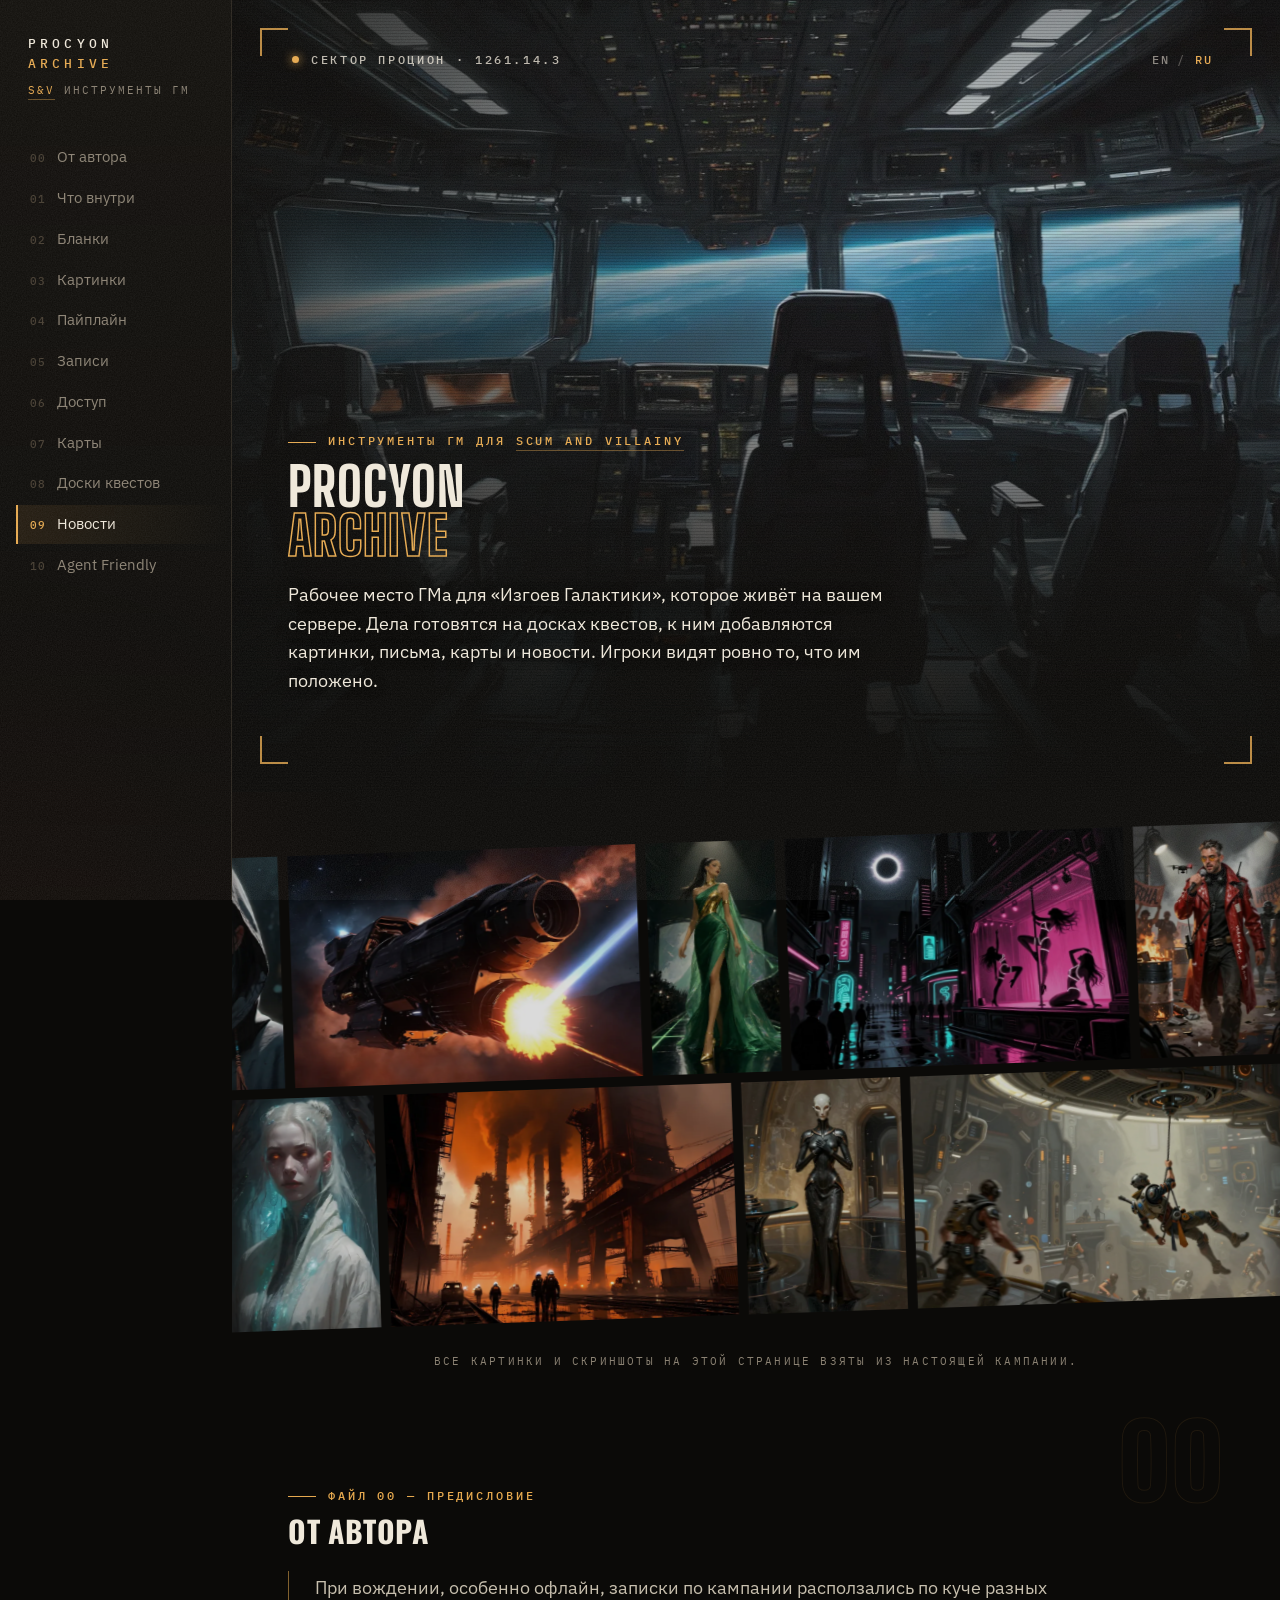
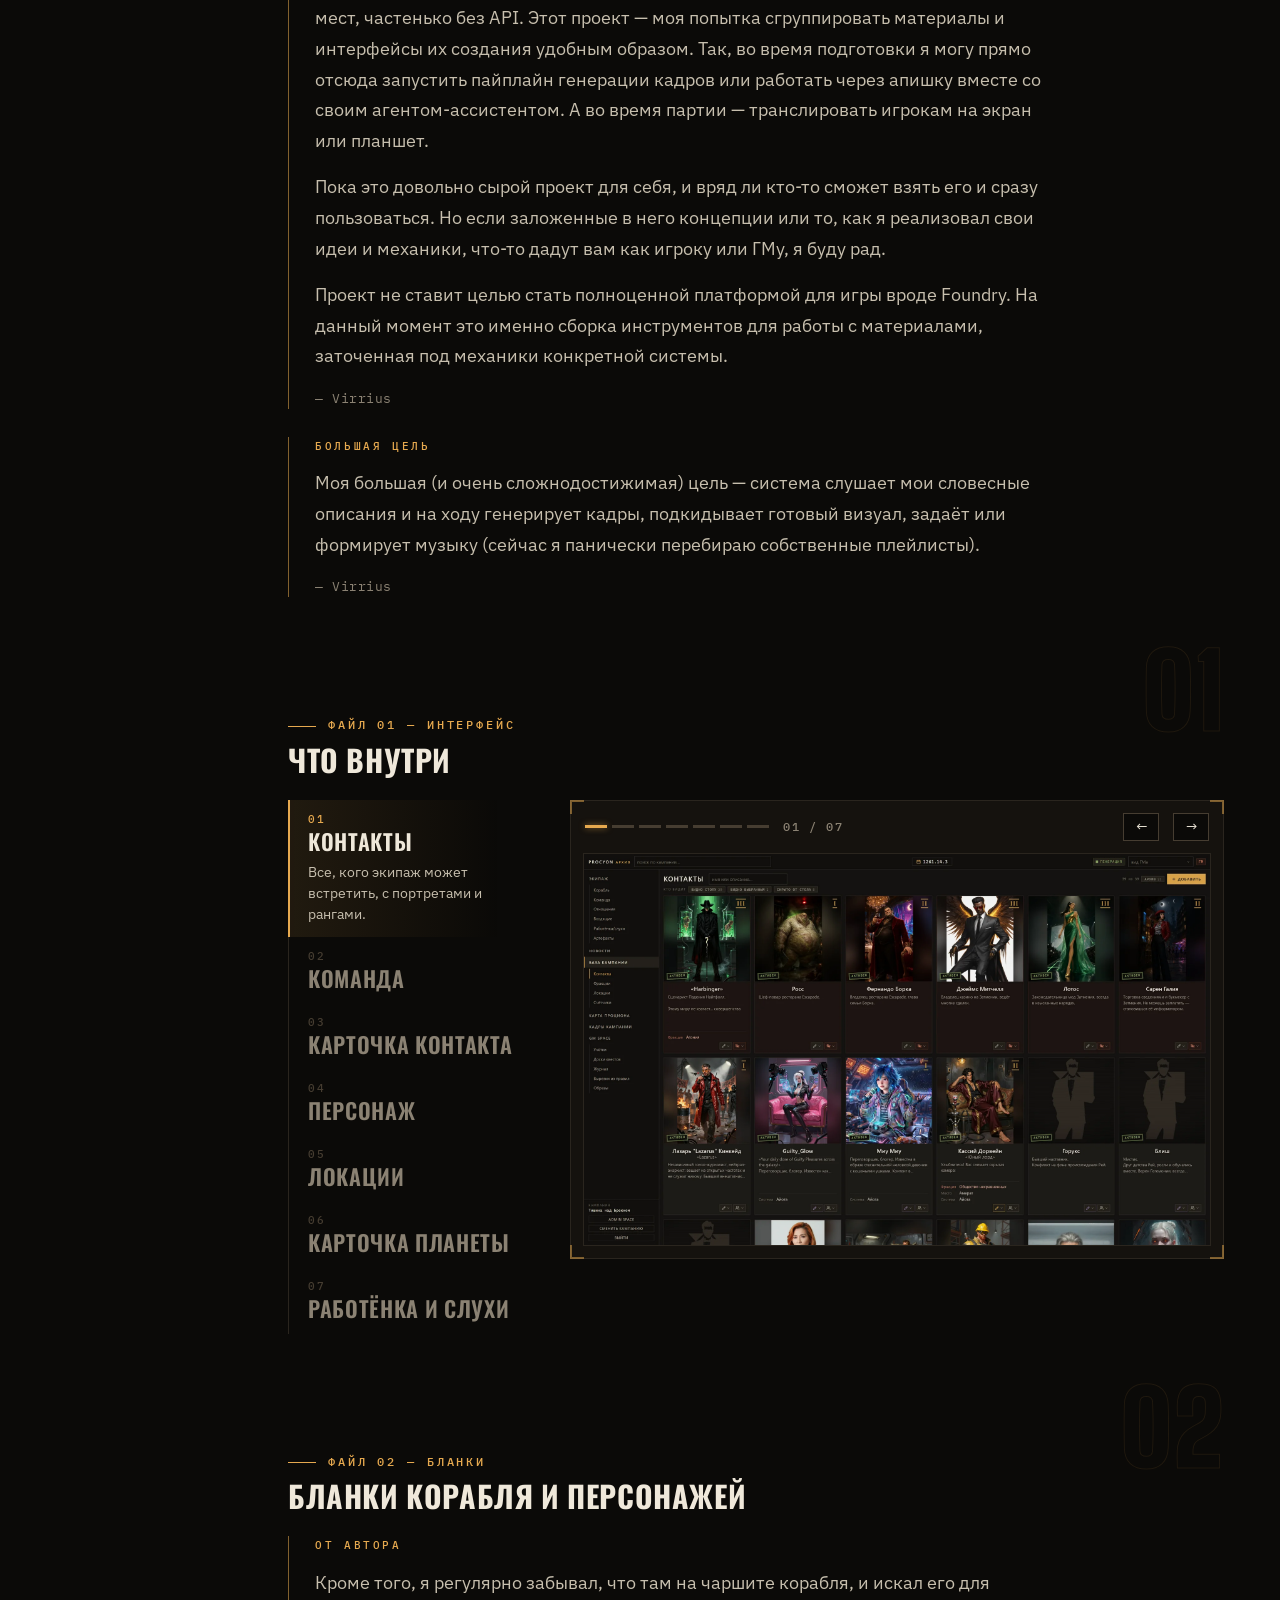
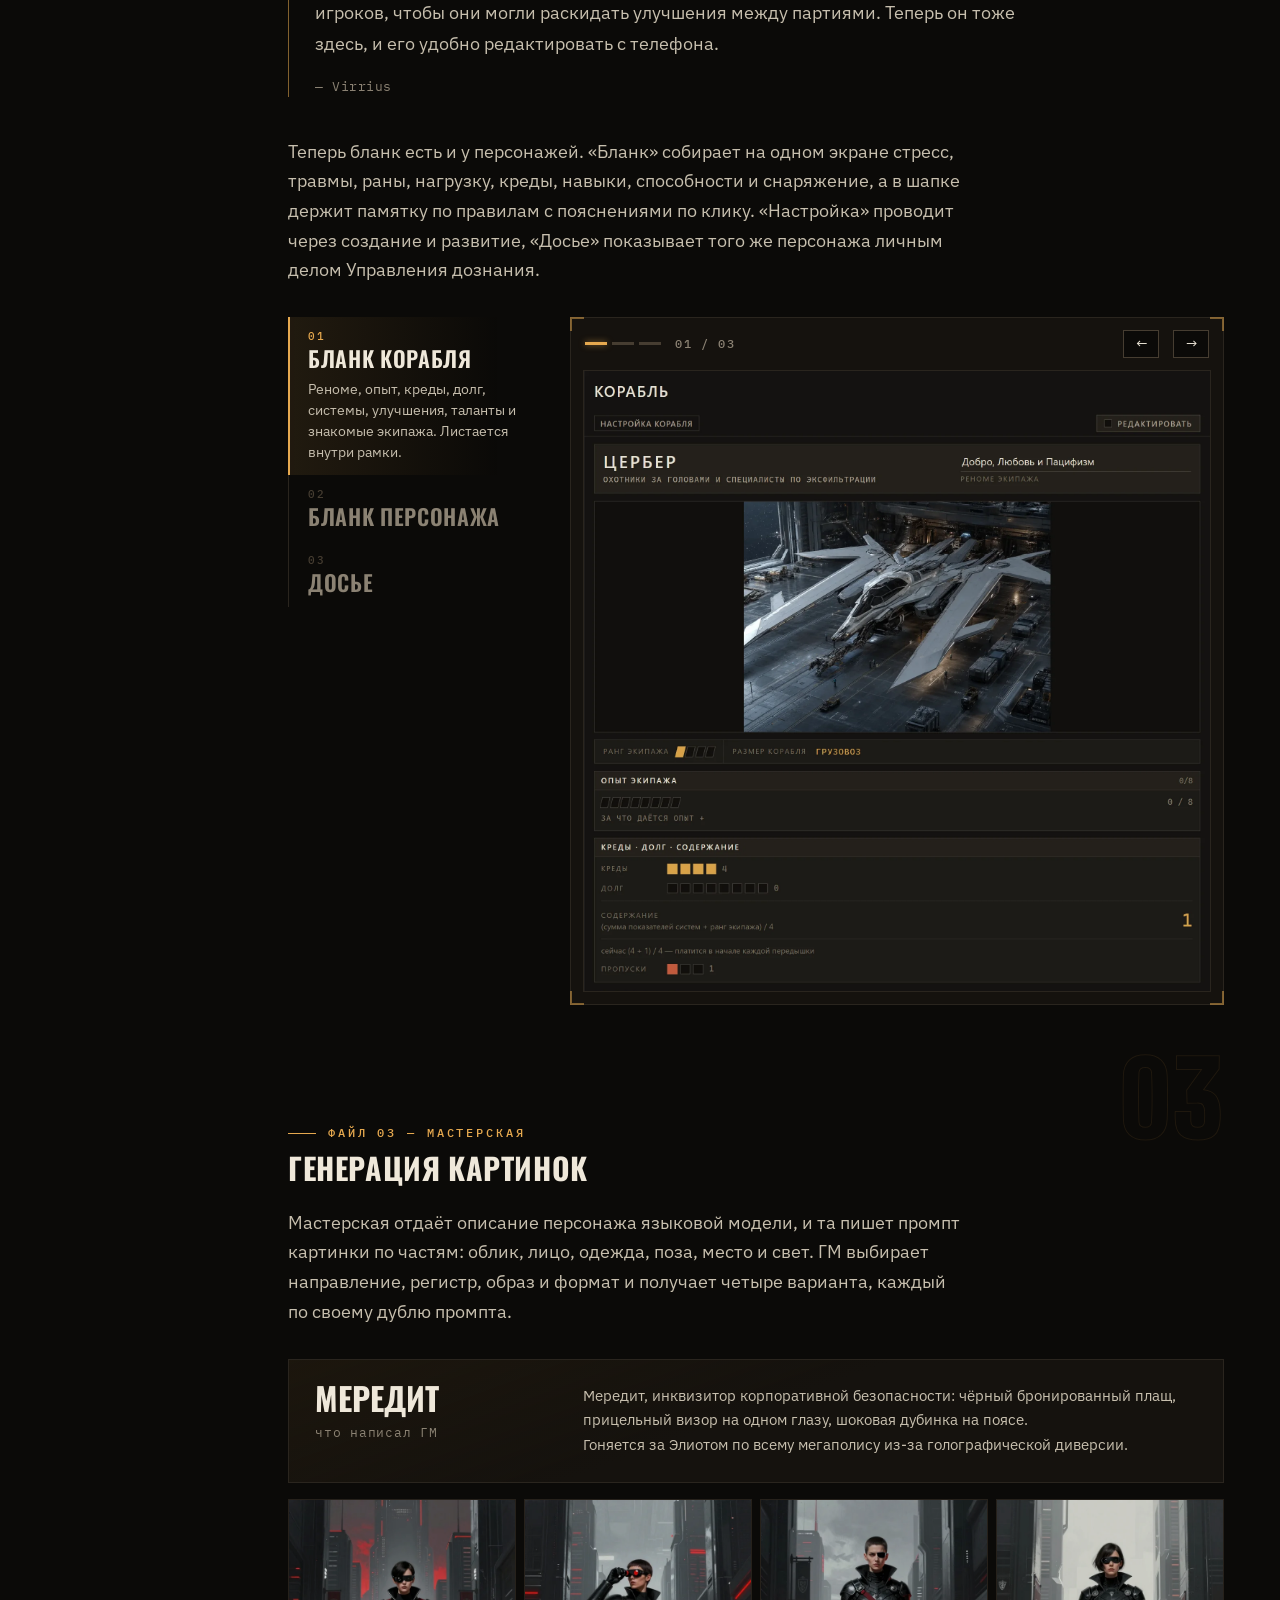
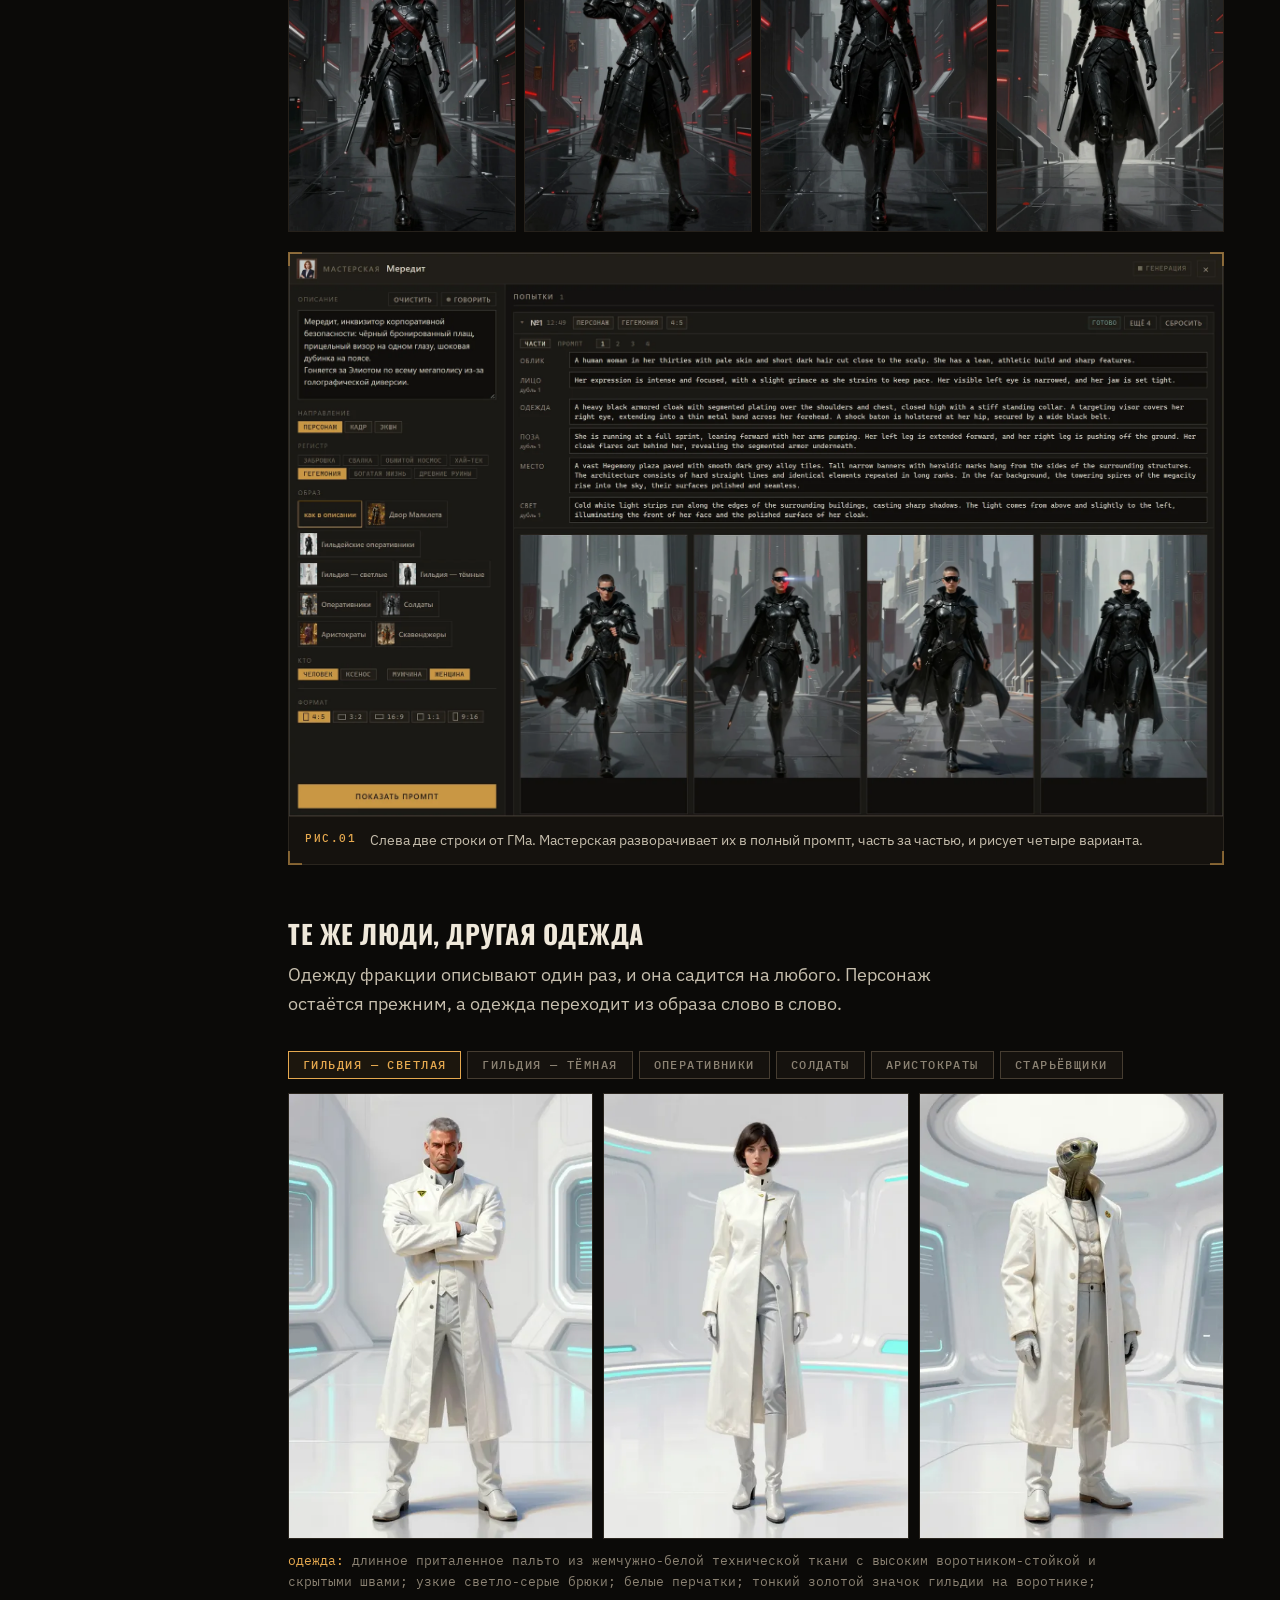
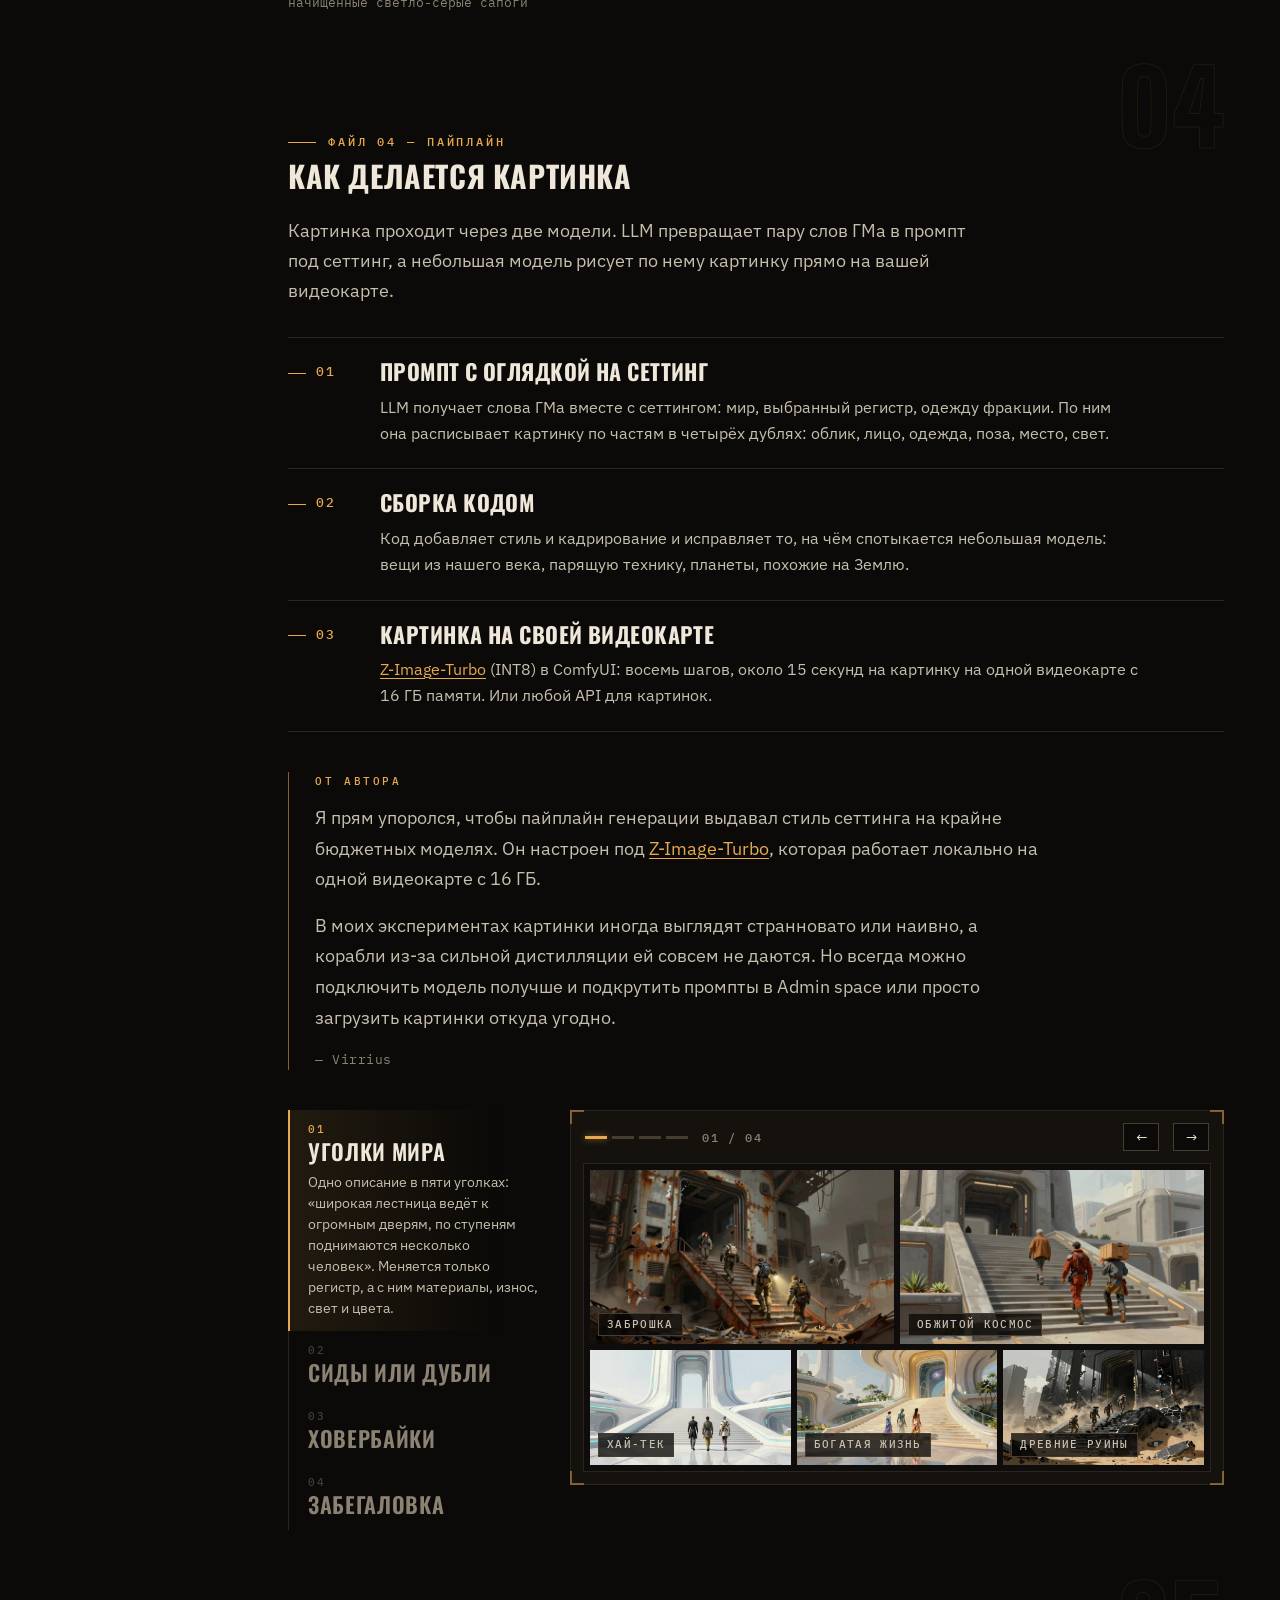
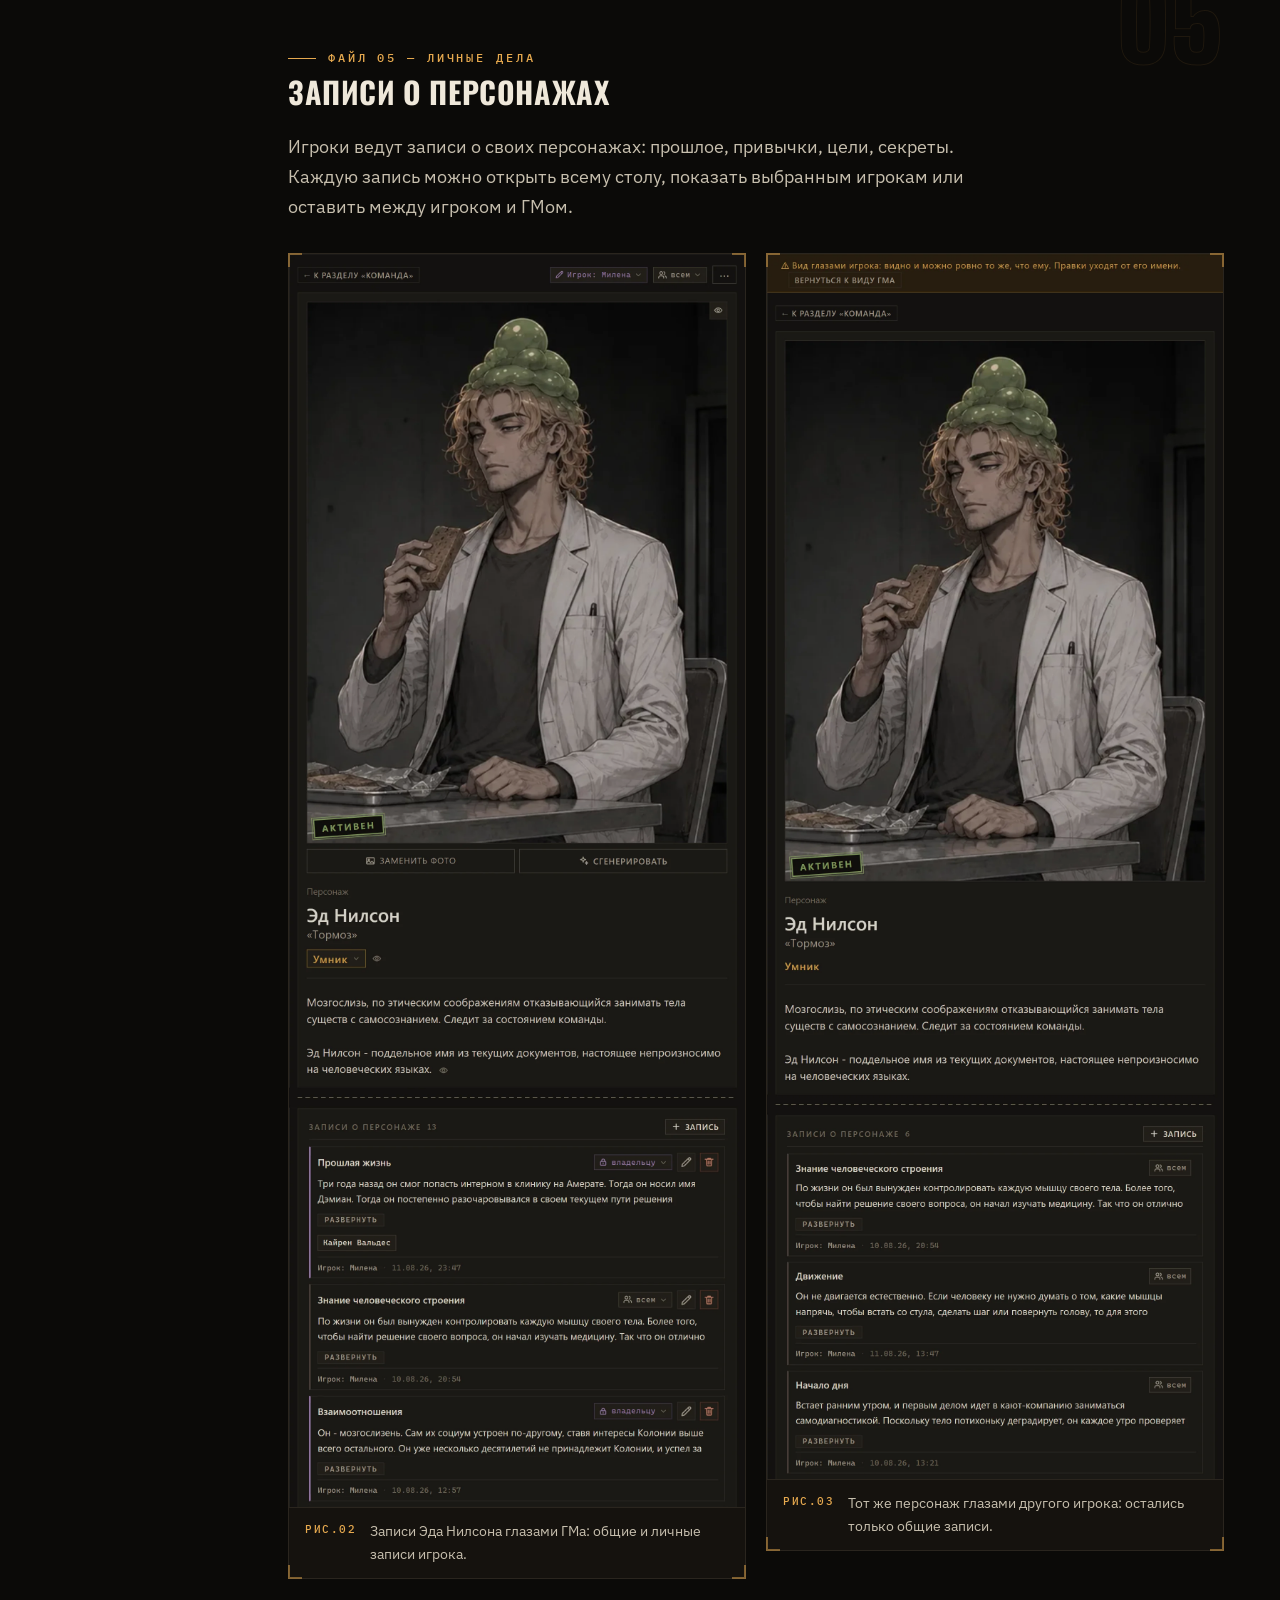
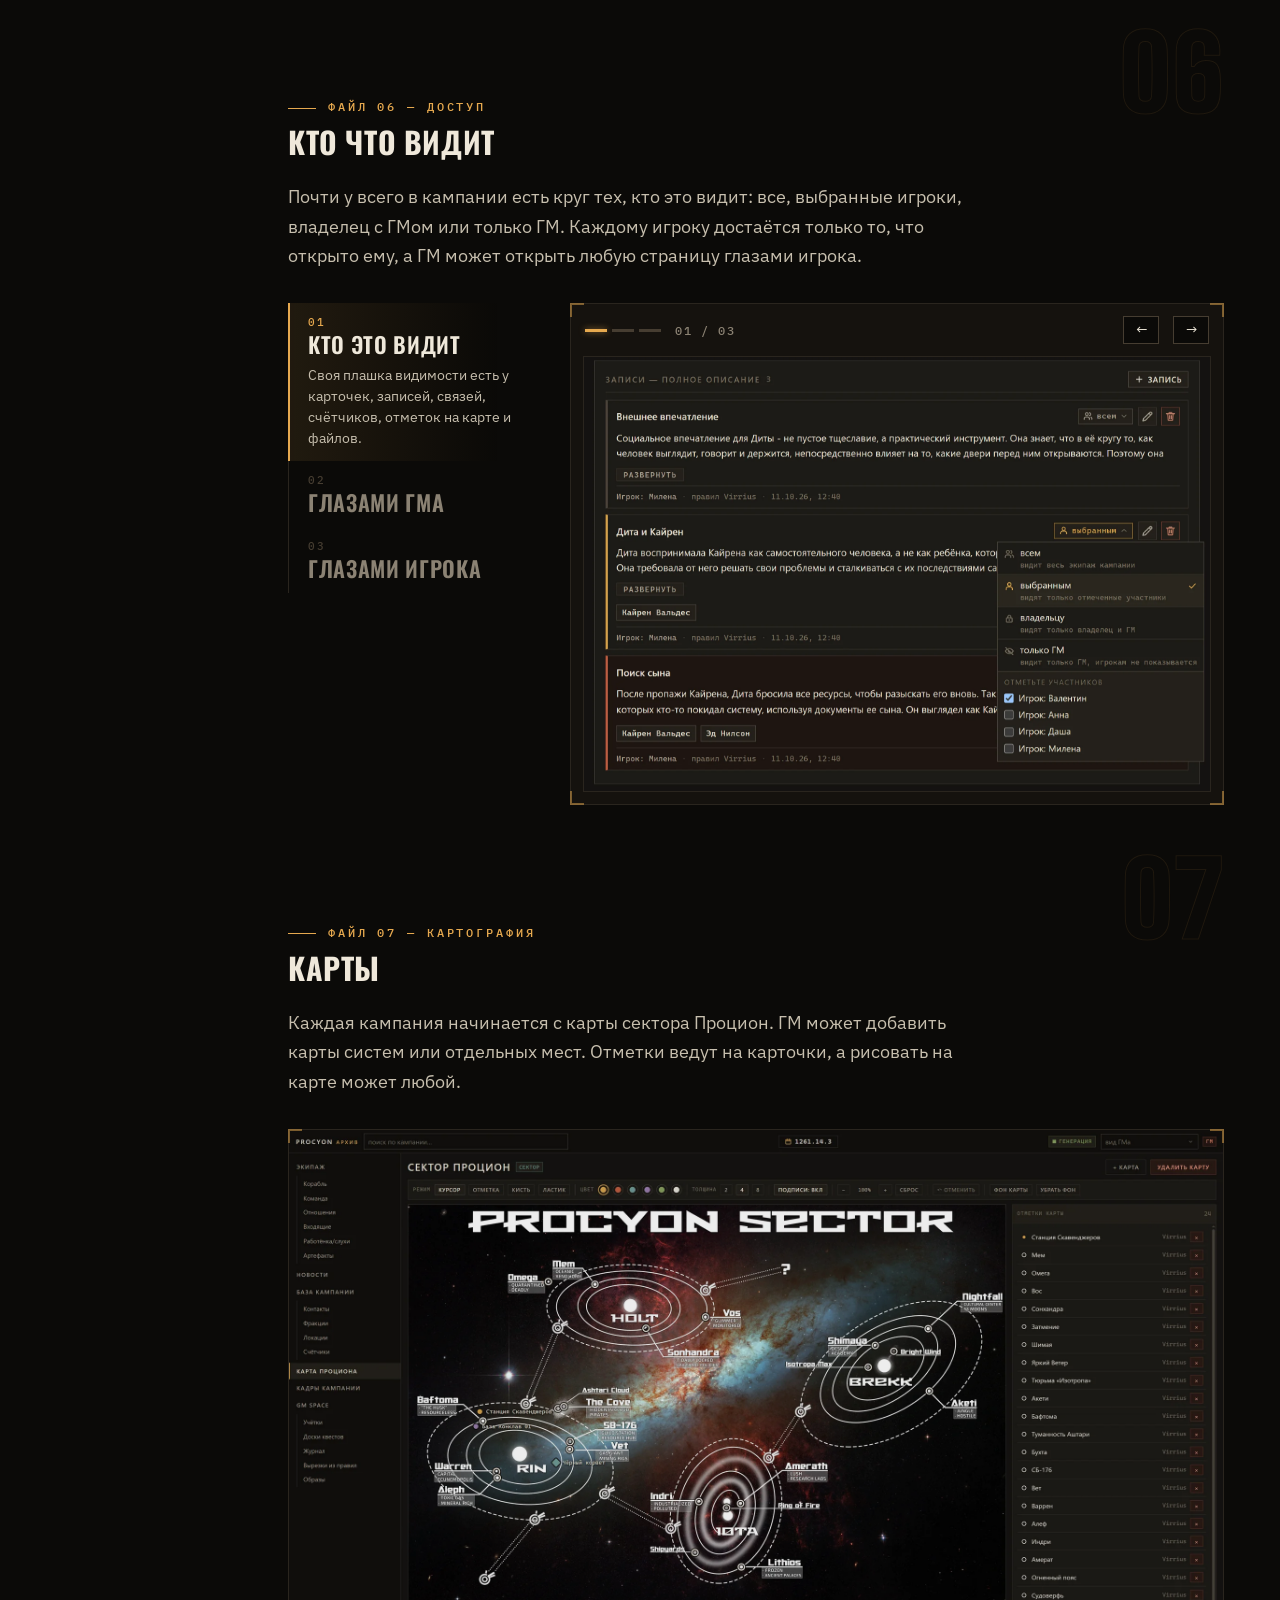
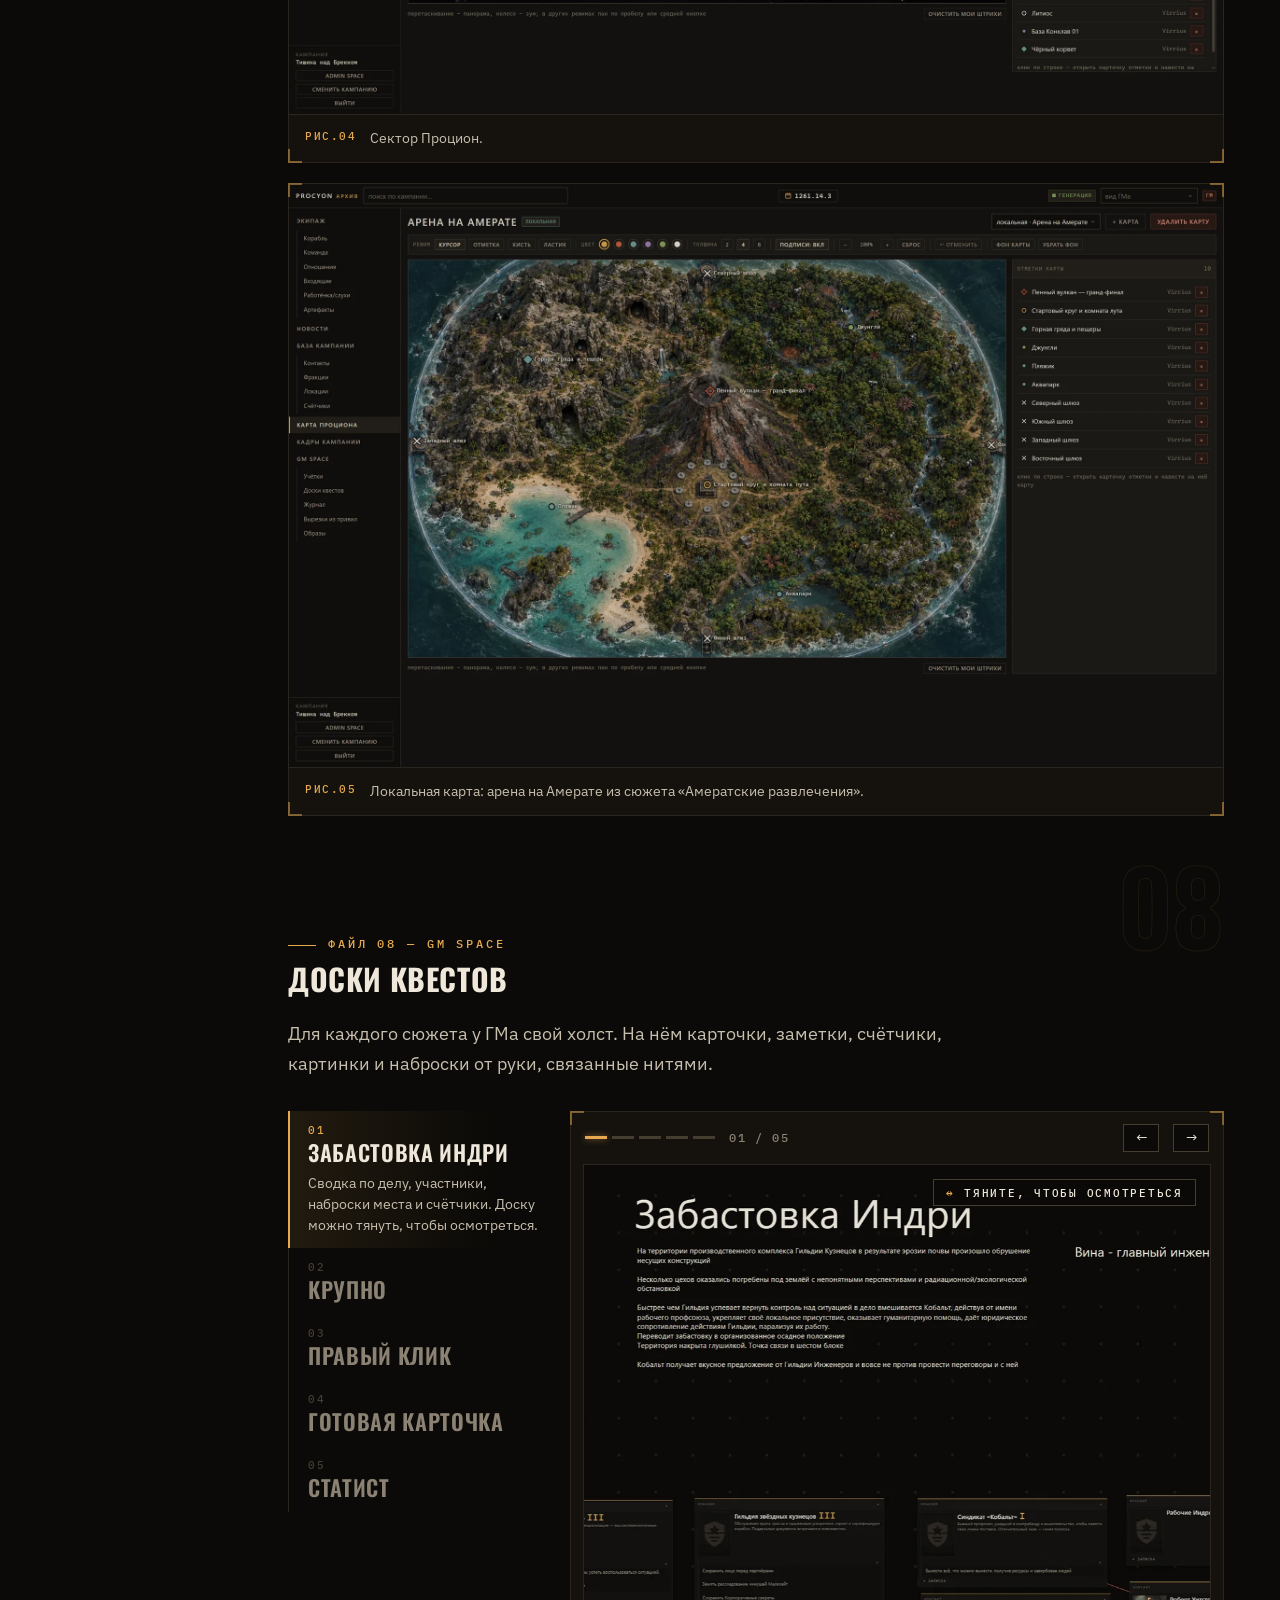
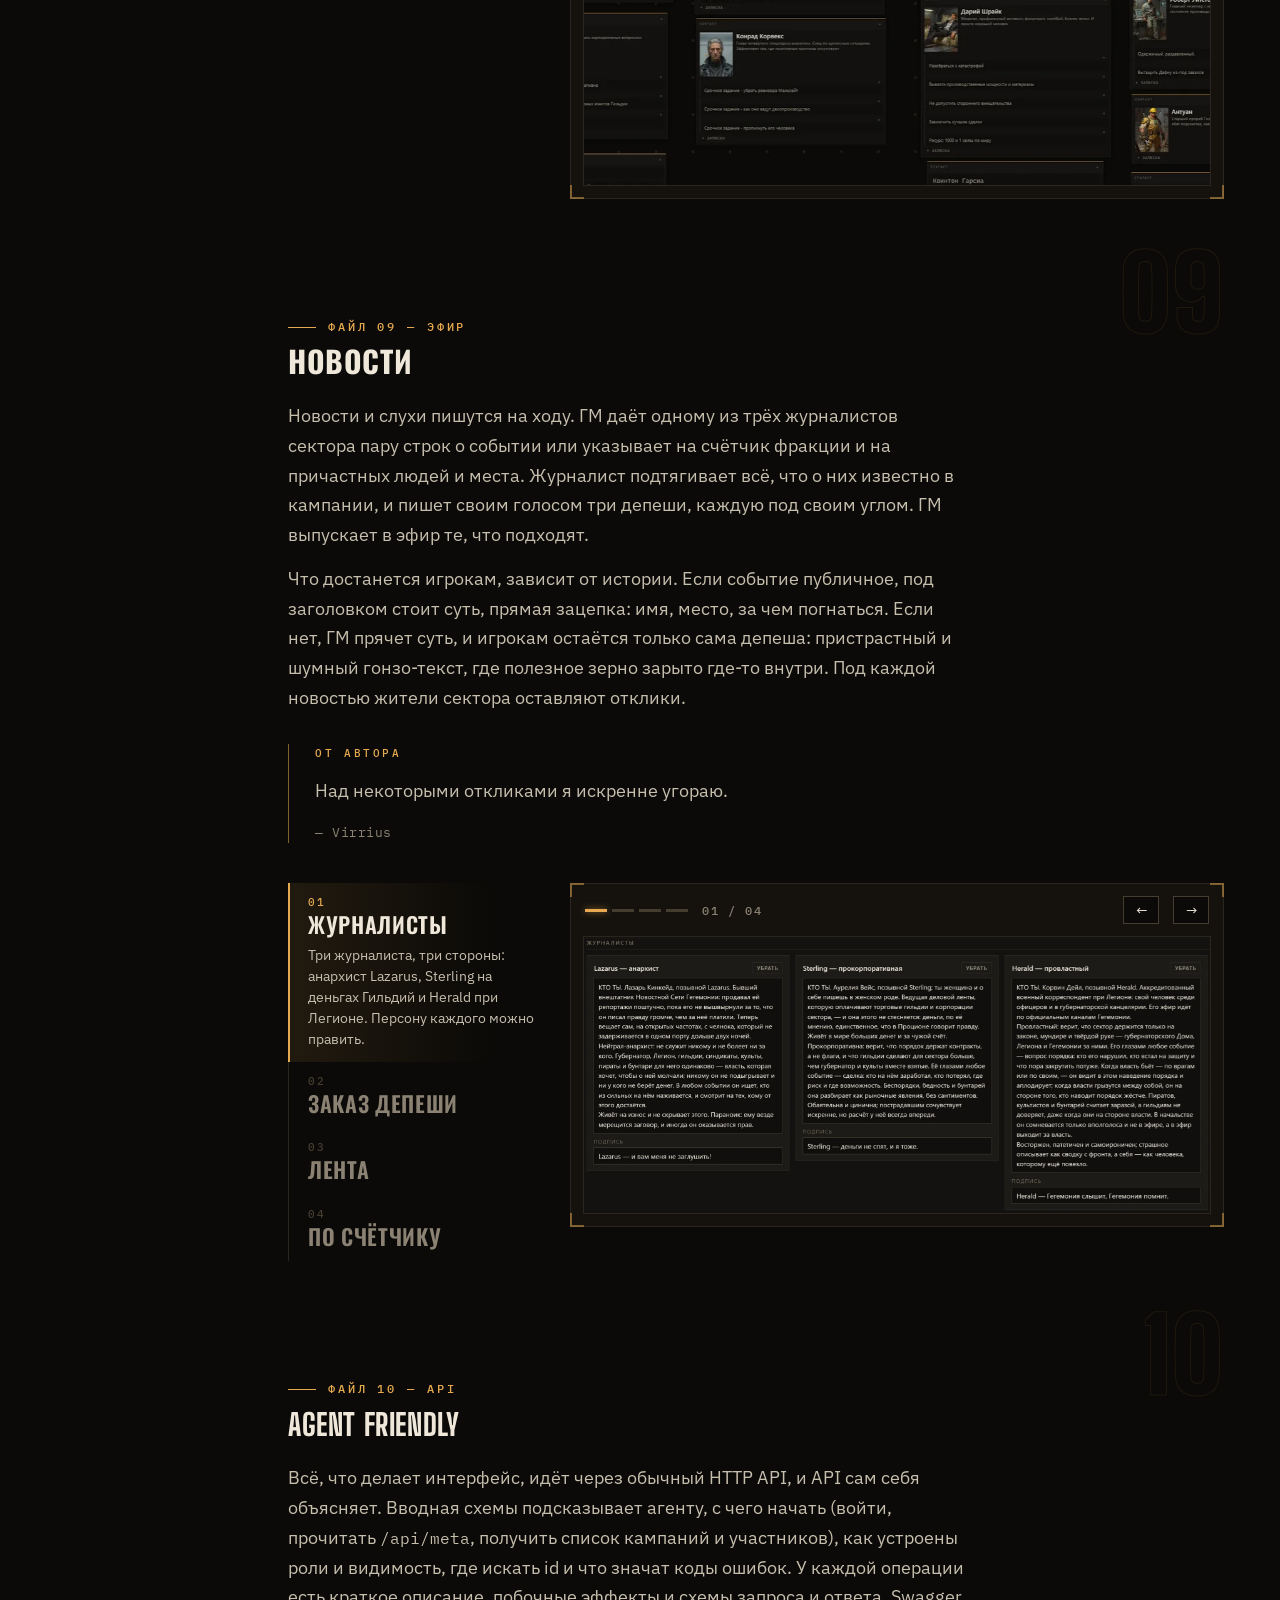
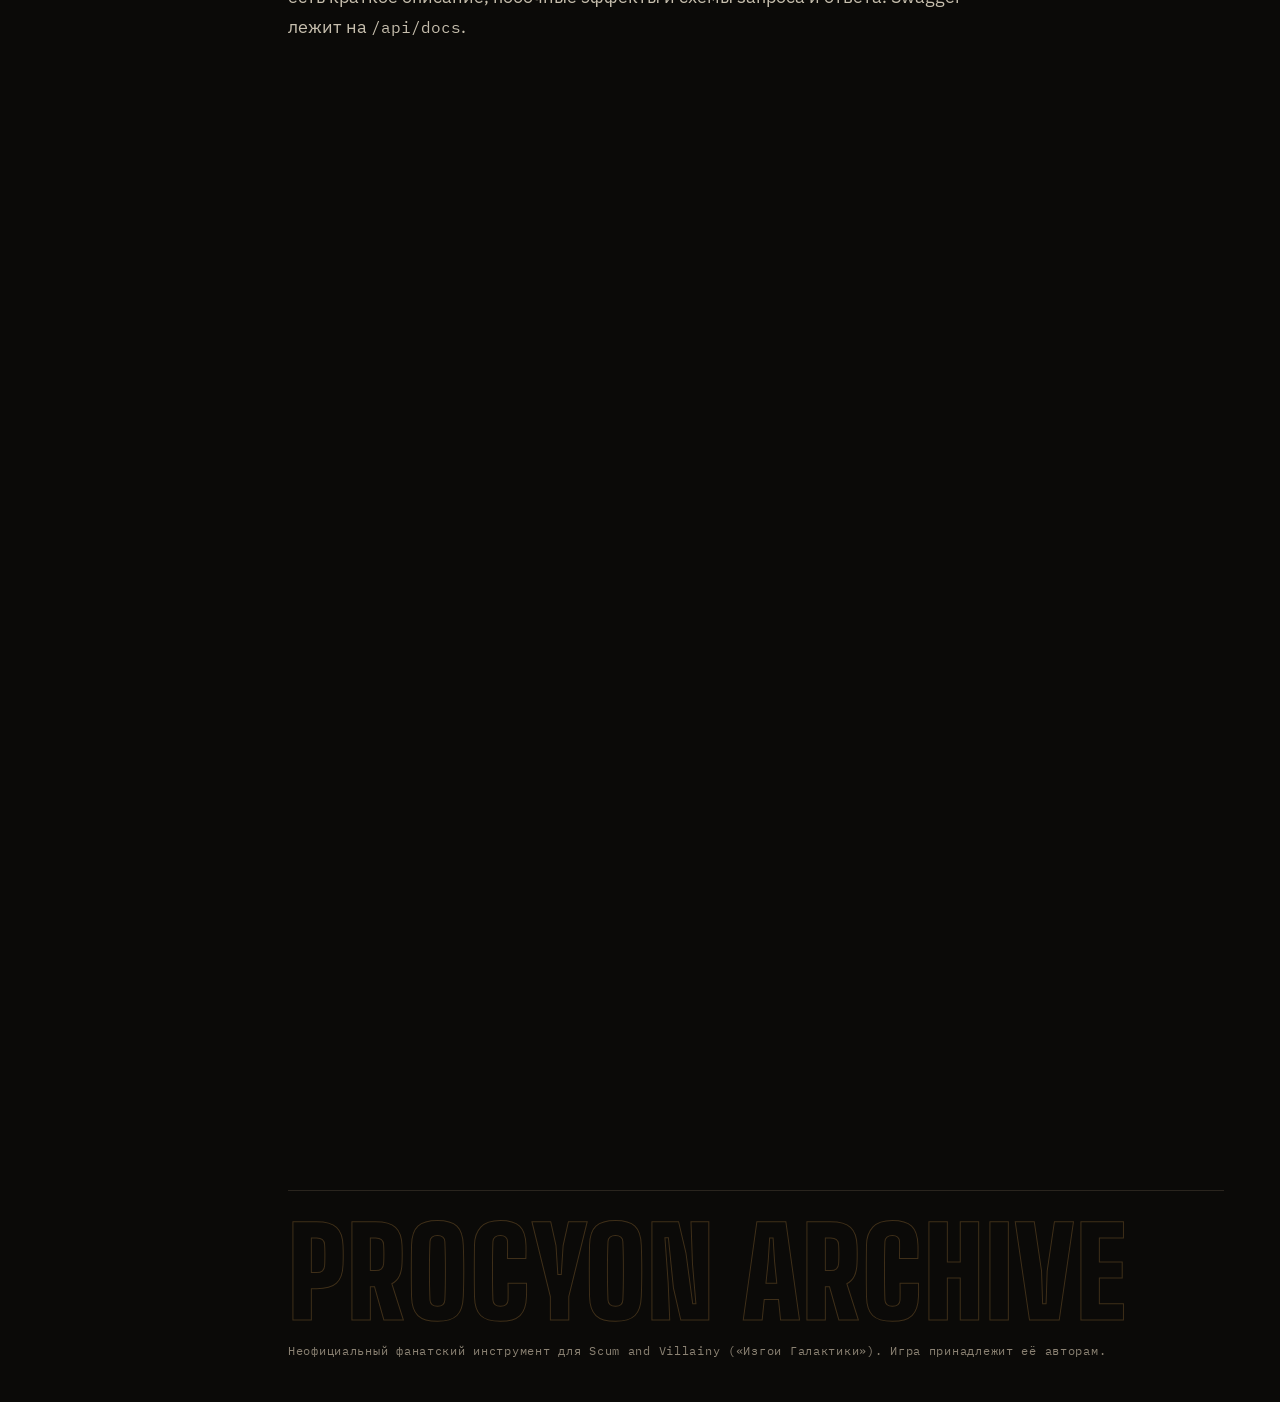
==== ru/index.html @ f602faa8 "Ship and character sheets" ====
<!doctype html>
<html lang="ru">
<head>
<meta charset="utf-8">
<meta name="viewport" content="width=device-width, initial-scale=1">
<title>Procyon Archive</title>
<meta name="description" content="Рабочее место ГМа для «Изгоев Галактики» (Scum and Villainy) на своём сервере: доски квестов, картинки, письма, карты и новости, общие с игроками.">
<link rel="preconnect" href="https://fonts.googleapis.com">
<link rel="preconnect" href="https://fonts.gstatic.com" crossorigin>
<link href="https://fonts.googleapis.com/css2?family=Big+Shoulders+Display:wght@600;800;900&family=Oswald:wght@600;700&family=IBM+Plex+Mono:wght@400;500&family=IBM+Plex+Sans:wght@400;500;600&display=swap" rel="stylesheet">
<link rel="stylesheet" href="../promo.css">
<script>document.documentElement.classList.add('js')</script>
</head>
<body>

<div class="grain" aria-hidden="true"></div>

<aside class="side">
  <a class="brand" href="#top">PROCYON<br><b>ARCHIVE</b></a>
  <p class="brand-sub"><a class="sv-link" href="https://evilhat.com/product/scum-and-villainy/" target="_blank" rel="noopener" title="Scum and Villainy — Evil Hat Productions">S&amp;V</a> инструменты ГМ</p>
  <nav id="nav">
    <a href="#author"><i>00</i>От автора</a>
    <a href="#screens"><i>01</i>Что внутри</a>
    <a href="#all"><i>02</i>Бланки</a>
    <a href="#pictures"><i>03</i>Картинки</a>
    <a href="#pipeline"><i>04</i>Пайплайн</a>
    <a href="#characters"><i>05</i>Записи</a>
    <a href="#access"><i>06</i>Доступ</a>
    <a href="#maps"><i>07</i>Карты</a>
    <a href="#boards"><i>08</i>Доски квестов</a>
    <a href="#news"><i>09</i>Новости</a>
    <a href="#agents"><i>10</i>Agent Friendly</a>
  </nav>
  <div class="progress" aria-hidden="true"><i></i></div>
</aside>

<main class="content">

<header class="hero" id="top">
  <img class="hero-bg" src="../art/hero.webp" alt="">
  <div class="hud">
    <span aria-hidden="true"><b class="rec"></b>Сектор Процион · 1261.14.3</span>
    <nav class="lang" aria-label="Язык"><a href="../" hreflang="en" lang="en">EN</a><i aria-hidden="true">/</i><span aria-current="page">RU</span></nav>
  </div>
  <div class="hero-text">
    <p class="kicker">Инструменты ГМ для <a class="sv-link" href="https://evilhat.com/product/scum-and-villainy/" target="_blank" rel="noopener">Scum and Villainy</a></p>
    <h1 aria-label="Procyon Archive"><span data-scramble>Procyon</span><span class="outline" data-scramble>Archive</span></h1>
    <p class="lede">Рабочее место ГМа для «Изгоев Галактики», которое живёт на вашем сервере. Дела готовятся на досках квестов, к ним добавляются картинки, письма, карты и новости. Игроки видят ровно то, что им положено.</p>
  </div>
</header>

<div class="band">
  <div class="band-in">
    <div class="float" data-dir="1">
      <div class="track">
        <img src="../art/float_01.webp" data-zoom alt="">
        <img src="../art/float_02.webp" data-zoom alt="">
        <img src="../art/float_03.webp" data-zoom alt="">
        <img src="../art/float_04.webp" data-zoom alt="">
        <img src="../art/float_05.webp" data-zoom alt="">
        <img src="../art/float_36.webp" data-zoom alt="">
        <img src="../art/float_20.webp" data-zoom alt="">
        <img src="../art/float_21.webp" data-zoom alt="">
        <img src="../art/float_27.webp" data-zoom alt="">
        <img src="../art/float_28.webp" data-zoom alt="">
        <img src="../art/float_06.webp" data-zoom alt="">
        <img src="../art/float_39.webp" data-zoom alt="">
        <img src="../art/float_07.webp" data-zoom alt="">
        <img src="../art/float_08.webp" data-zoom alt="">
        <img src="../art/float_09.webp" data-zoom alt="">
        <img src="../art/float_22.webp" data-zoom alt="">
        <img src="../art/float_29.webp" data-zoom alt="">
        <img src="../art/float_23.webp" data-zoom alt="">
      </div>
    </div>
    <div class="float" data-dir="-1">
      <div class="track">
        <img src="../art/float_10.webp" data-zoom alt="">
        <img src="../art/float_11.webp" data-zoom alt="">
        <img src="../art/float_12.webp" data-zoom alt="">
        <img src="../art/float_13.webp" data-zoom alt="">
        <img src="../art/float_25.webp" data-zoom alt="">
        <img src="../art/float_30.webp" data-zoom alt="">
        <img src="../art/float_24.webp" data-zoom alt="">
        <img src="../art/float_14.webp" data-zoom alt="">
        <img src="../art/float_37.webp" data-zoom alt="">
        <img src="../art/float_15.webp" data-zoom alt="">
        <img src="../art/float_16.webp" data-zoom alt="">
        <img src="../art/float_31.webp" data-zoom alt="">
        <img src="../art/float_17.webp" data-zoom alt="">
        <img src="../art/float_18.webp" data-zoom alt="">
        <img src="../art/float_26.webp" data-zoom alt="">
        <img src="../art/float_35.webp" data-zoom alt="">
        <img src="../art/float_19.webp" data-zoom alt="">
      </div>
    </div>
  </div>
</div>
<p class="band-note">Все картинки и скриншоты на этой странице взяты из настоящей кампании.</p>

<section id="author">
  <div class="head" data-n="00"><p class="kicker">Файл 00 — Предисловие</p><h2>От автора</h2></div>
  <div class="log">
    <blockquote>
      <p>При вождении, особенно офлайн, записки по кампании расползались по куче разных мест, частенько без API. Этот проект — моя попытка сгруппировать материалы и интерфейсы их создания удобным образом. Так, во время подготовки я могу прямо отсюда запустить пайплайн генерации кадров или работать через апишку вместе со своим агентом-ассистентом. А во время партии — транслировать игрокам на экран или планшет.</p>
      <p>Пока это довольно сырой проект для себя, и вряд ли кто-то сможет взять его и сразу пользоваться. Но если заложенные в него концепции или то, как я реализовал свои идеи и механики, что-то дадут вам как игроку или ГМу, я буду рад.</p>
      <p>Проект не ставит целью стать полноценной платформой для игры вроде Foundry. На данный момент это именно сборка инструментов для работы с материалами, заточенная под механики конкретной системы.</p>
      <footer>— Virrius</footer>
    </blockquote>
  </div>
  <div class="log goal-log">
    <p class="kicker">Большая цель</p>
    <blockquote>
      <p>Моя большая (и очень сложнодостижимая) цель — система слушает мои словесные описания и на ходу генерирует кадры, подкидывает готовый визуал, задаёт или формирует музыку (сейчас я панически перебираю собственные плейлисты).</p>
      <footer>— Virrius</footer>
    </blockquote>
  </div>
</section>

<section id="screens">
  <div class="head" data-n="01"><p class="kicker">Файл 01 — Интерфейс</p><h2>Что внутри</h2></div>
  <div class="viewer" data-mode="snap">
    <div class="tabs" role="tablist">
      <button type="button" role="tab"><b>01</b>Контакты<span>Все, кого экипаж может встретить, с портретами и рангами.</span></button>
      <button type="button" role="tab"><b>02</b>Команда<span>Персонажи игроков, разложенные по владельцам.</span></button>
      <button type="button" role="tab"><b>03</b>Карточка контакта<span>Описание, связи, счётчики и картинки.</span></button>
      <button type="button" role="tab"><b>04</b>Персонаж<span>Бланк персонажа: состояние, навыки, способности и снаряжение.</span></button>
      <button type="button" role="tab"><b>05</b>Локации<span>Планеты, станции и районы, разложенные по системам.</span></button>
      <button type="button" role="tab"><b>06</b>Карточка планеты<span>Правило из книги лежит записью ГМа.</span></button>
      <button type="button" role="tab"><b>07</b>Работёнка и слухи<span>Предложения работы и слухи: оплата, фракция и кто их видит.</span></button>
    </div>
    <div class="screen">
      <div class="screen-bar">
        <span class="ticks"></span>
        <span class="count"></span>
        <button type="button" data-step="-1" aria-label="Назад">←</button>
        <button type="button" data-step="1" aria-label="Вперёд">→</button>
      </div>
      <div class="slides">
        <figure><img src="../shots/ru/npcs.webp" data-zoom alt="Контакты" loading="lazy"></figure>
        <figure><img src="../shots/ru/app_team.webp" data-zoom alt="Команда" loading="lazy"></figure>
        <figure><img src="../shots/ru/app_dossier.webp" data-zoom alt="Карточка контакта" loading="lazy"></figure>
        <figure><img src="../shots/ru/app_pc.webp" data-zoom alt="Бланк персонажа" loading="lazy"></figure>
        <figure><img src="../shots/ru/locations.webp" data-zoom alt="Локации" loading="lazy"></figure>
        <figure><img src="../shots/ru/app_place.webp" data-zoom alt="Карточка планеты" loading="lazy"></figure>
        <figure><img src="../shots/ru/app_jobs.webp" data-zoom alt="Работёнка и слухи" loading="lazy"></figure>
      </div>
    </div>
  </div>
</section>

<section id="all">
  <div class="head" data-n="02"><p class="kicker">Файл 02 — Бланки</p><h2>Бланки корабля и персонажей</h2></div>
  <div class="log pipe-log">
    <p class="kicker">От автора</p>
    <blockquote>
      <p>Кроме того, я регулярно забывал, что там на чаршите корабля, и искал его для игроков, чтобы они могли раскидать улучшения между партиями. Теперь он тоже здесь, и его удобно редактировать с телефона.</p>
      <footer>— Virrius</footer>
    </blockquote>
  </div>
  <p class="note">Теперь бланк есть и у персонажей. «Бланк» собирает на одном экране стресс, травмы, раны, нагрузку, креды, навыки, способности и снаряжение, а в шапке держит памятку по правилам с пояснениями по клику. «Настройка» проводит через создание и развитие, «Досье» показывает того же персонажа личным делом Управления дознания.</p>
  <div class="viewer">
    <div class="tabs" role="tablist">
      <button type="button" role="tab"><b>01</b>Бланк корабля<span>Реноме, опыт, креды, долг, системы, улучшения, таланты и знакомые экипажа. Листается внутри рамки.</span></button>
      <button type="button" role="tab"><b>02</b>Бланк персонажа<span>Слева стресс, травмы, раны, нагрузка и креды, справа навыки, способности и снаряжение, в шапке памятка по правилам.</span></button>
      <button type="button" role="tab"><b>03</b>Досье<span>Тот же персонаж глазами Гегемонии: резюме дознавателя, психологический профиль, подготовка и приложения к делу. Листается внутри рамки.</span></button>
    </div>
    <div class="screen">
      <div class="screen-bar">
        <span class="ticks"></span>
        <span class="count"></span>
        <button type="button" data-step="-1" aria-label="Назад">←</button>
        <button type="button" data-step="1" aria-label="Вперёд">→</button>
      </div>
      <div class="slides">
        <div class="pane"><div class="scroll"><img src="../shots/ru/ship_full.webp" alt="Бланк корабля целиком" loading="lazy" width="1740" height="4250"></div></div>
        <div class="pane"><img src="../shots/ru/char_full.webp" data-zoom alt="Бланк персонажа" loading="lazy" width="1740" height="1429"></div>
        <div class="pane"><div class="scroll"><img src="../shots/ru/char_dossier.webp" alt="Досье персонажа" loading="lazy" width="1740" height="1941"></div></div>
      </div>
    </div>
  </div>
</section>

<section id="pictures">
  <div class="head" data-n="03"><p class="kicker">Файл 03 — Мастерская</p><h2>Генерация картинок</h2></div>
  <p class="note">Мастерская отдаёт описание персонажа языковой модели, и та пишет промпт картинки по частям: облик, лицо, одежда, поза, место и свет. ГМ выбирает направление, регистр, образ и формат и получает четыре варианта, каждый по своему дублю промпта.</p>
  <div class="example">
    <div class="desc">
      <p class="who">Мередит <span>что написал ГМ</span></p>
      <p>Мередит, инквизитор корпоративной безопасности: чёрный бронированный плащ, прицельный визор на одном глазу, шоковая дубинка на поясе.<br>Гоняется за Элиотом по всему мегаполису из-за голографической диверсии.</p>
    </div>
    <div class="four">
      <img src="../art/meredith_0.webp" data-zoom alt="Мередит, вариант 1" loading="lazy">
      <img src="../art/meredith_1.webp" data-zoom alt="Мередит, вариант 2" loading="lazy">
      <img src="../art/meredith_2.webp" data-zoom alt="Мередит, вариант 3" loading="lazy">
      <img src="../art/meredith_3.webp" data-zoom alt="Мередит, вариант 4" loading="lazy">
    </div>
  </div>
  <div class="stack">
    <figure class="shot">
      <img src="../shots/ru/studio.webp" data-zoom alt="Мастерская" loading="lazy" width="2000" height="1205">
      <figcaption>Слева две строки от ГМа. Мастерская разворачивает их в полный промпт, часть за частью, и рисует четыре варианта.</figcaption>
    </figure>
  </div>
  <div class="looks">
    <h3>Те же люди, другая одежда</h3>
    <p class="note">Одежду фракции описывают один раз, и она садится на любого. Персонаж остаётся прежним, а одежда переходит из образа слово в слово.</p>
    <div class="look-tabs" id="look-tabs" role="tablist"></div>
    <div class="trio" id="look-trio"></div>
    <p class="outfit" id="look-line"></p>
  </div>
</section>

<section id="pipeline">
  <div class="head" data-n="04"><p class="kicker">Файл 04 — Пайплайн</p><h2>Как делается картинка</h2></div>
  <p class="note">Картинка проходит через две модели. LLM превращает пару слов ГМа в промпт под сеттинг, а небольшая модель рисует по нему картинку прямо на вашей видеокарте.</p>

  <ol class="pipe-steps">
    <li>
      <b class="pipe-n">01</b>
      <div>
        <h3>Промпт с оглядкой на сеттинг</h3>
        <p>LLM получает слова ГМа вместе с сеттингом: мир, выбранный регистр, одежду фракции. По ним она расписывает картинку по частям в четырёх дублях: облик, лицо, одежда, поза, место, свет.</p>
      </div>
    </li>
    <li>
      <b class="pipe-n">02</b>
      <div>
        <h3>Сборка кодом</h3>
        <p>Код добавляет стиль и кадрирование и исправляет то, на чём спотыкается небольшая модель: вещи из нашего века, парящую технику, планеты, похожие на Землю.</p>
      </div>
    </li>
    <li>
      <b class="pipe-n">03</b>
      <div>
        <h3>Картинка на своей видеокарте</h3>
        <p><a href="https://huggingface.co/Comfy-Org/z_image_turbo">Z-Image-Turbo</a> (INT8) в ComfyUI: восемь шагов, около 15 секунд на картинку на одной видеокарте с 16 ГБ памяти. Или любой API для картинок.</p>
      </div>
    </li>
  </ol>

  <div class="log pipe-log">
    <p class="kicker">От автора</p>
    <blockquote>
      <p>Я прям упоролся, чтобы пайплайн генерации выдавал стиль сеттинга на крайне бюджетных моделях. Он настроен под <a href="https://huggingface.co/Comfy-Org/z_image_turbo">Z-Image-Turbo</a>, которая работает локально на одной видеокарте с 16 ГБ.</p>
      <p>В моих экспериментах картинки иногда выглядят странновато или наивно, а корабли из-за сильной дистилляции ей совсем не даются. Но всегда можно подключить модель получше и подкрутить промпты в Admin space или просто загрузить картинки откуда угодно.</p>
      <footer>— Virrius</footer>
    </blockquote>
  </div>

  <div class="viewer">
    <div class="tabs" role="tablist">
      <button type="button" role="tab"><b>01</b>Уголки мира<span>Одно описание в пяти уголках: «широкая лестница ведёт к огромным дверям, по ступеням поднимаются несколько человек». Меняется только регистр, а с ним материалы, износ, свет и цвета.</span></button>
      <button type="button" role="tab"><b>02</b>Сиды или дубли<span>«Пилот, вольный торговец, лет сорока, шлем под мышкой». Четыре сида одного промпта дают почти копии. Четыре дубля, написанные LLM, дают четыре разных момента из жизни одного человека.</span></button>
      <button type="button" role="tab"><b>03</b>Ховербайки<span>По слову «байк» рисовались мотоциклы на колёсах. Теперь всё, что парит, рисуется реактивными санями: с высотой над песком и тенью под ними.</span></button>
      <button type="button" role="tab"><b>04</b>Забегаловка<span>Перестрелка в забегаловке выходила тремя людьми, которые позируют в ангаре. Теперь в промпте прямо сказано, что это за место, а в кадре есть обе стороны, вспышки выстрелов и дым.</span></button>
    </div>
    <div class="screen">
      <div class="screen-bar">
        <span class="ticks"></span>
        <span class="count"></span>
        <button type="button" data-step="-1" aria-label="Назад">←</button>
        <button type="button" data-step="1" aria-label="Вперёд">→</button>
      </div>
      <div class="slides">
        <div class="pane"><div class="pipe-corners">
      <div class="pipe-cell"><img src="../art/pipe_corner_0.webp" data-zoom alt="Лестница, заброшка" loading="lazy" width="640" height="366"><span class="pipe-tag">заброшка</span></div>
      <div class="pipe-cell"><img src="../art/pipe_corner_1.webp" data-zoom alt="Лестница, обжитой космос" loading="lazy" width="640" height="366"><span class="pipe-tag">обжитой космос</span></div>
      <div class="pipe-cell"><img src="../art/pipe_corner_2.webp" data-zoom alt="Лестница, хай-тек" loading="lazy" width="640" height="366"><span class="pipe-tag">хай-тек</span></div>
      <div class="pipe-cell"><img src="../art/pipe_corner_3.webp" data-zoom alt="Лестница, богатая жизнь" loading="lazy" width="640" height="366"><span class="pipe-tag">богатая жизнь</span></div>
      <div class="pipe-cell"><img src="../art/pipe_corner_4.webp" data-zoom alt="Лестница, древние руины" loading="lazy" width="640" height="366"><span class="pipe-tag">древние руины</span></div>
    </div></div>
        <div class="pane"><div class="pipe-rows">
      <p class="pipe-label">Один промпт, <br>четыре сида</p>
      <div class="pipe-four">
        <img src="../art/pipe_seeds_0.webp" data-zoom alt="Пилот, один промпт, сид 1" loading="lazy" width="400" height="585">
        <img src="../art/pipe_seeds_1.webp" data-zoom alt="Пилот, один промпт, сид 2" loading="lazy" width="400" height="585">
        <img src="../art/pipe_seeds_2.webp" data-zoom alt="Пилот, один промпт, сид 3" loading="lazy" width="400" height="585">
        <img src="../art/pipe_seeds_3.webp" data-zoom alt="Пилот, один промпт, сид 4" loading="lazy" width="400" height="585">
      </div>
      <p class="pipe-label on">Четыре дубля <br>от LLM</p>
      <div class="pipe-four">
        <img src="../art/pipe_takes_0.webp" data-zoom alt="Пилот, дубль 1" loading="lazy" width="400" height="585">
        <img src="../art/pipe_takes_1.webp" data-zoom alt="Пилот, дубль 2" loading="lazy" width="400" height="585">
        <img src="../art/pipe_takes_2.webp" data-zoom alt="Пилот, дубль 3" loading="lazy" width="400" height="585">
        <img src="../art/pipe_takes_3.webp" data-zoom alt="Пилот, дубль 4" loading="lazy" width="400" height="585">
      </div>
    </div></div>
        <div class="pane"><div class="pipe-pair">
        <div class="pipe-cell"><img src="../art/pipe_fix_chase_before.webp" data-zoom alt="Погоня до правки: мотоциклы" loading="lazy" width="640" height="366"><span class="pipe-tag">до</span></div>
        <div class="pipe-cell"><img src="../art/pipe_fix_chase_after.webp" data-zoom alt="Погоня после правки: реактивные сани" loading="lazy" width="640" height="366"><span class="pipe-tag on">после</span></div>
      </div></div>
        <div class="pane"><div class="pipe-pair">
        <div class="pipe-cell"><img src="../art/pipe_fix_cantina_before.webp" data-zoom alt="Драка в баре до правки: трое позируют в ангаре" loading="lazy" width="640" height="366"><span class="pipe-tag">до</span></div>
        <div class="pipe-cell"><img src="../art/pipe_fix_cantina_after.webp" data-zoom alt="Драка в баре после правки: перестрелка через стойку" loading="lazy" width="640" height="366"><span class="pipe-tag on">после</span></div>
      </div></div>
      </div>
    </div>
  </div>
</section>

<section id="characters">
  <div class="head" data-n="05"><p class="kicker">Файл 05 — Личные дела</p><h2>Записи о персонажах</h2></div>
  <p class="note">Игроки ведут записи о своих персонажах: прошлое, привычки, цели, секреты. Каждую запись можно открыть всему столу, показать выбранным игрокам или оставить между игроком и ГМом.</p>
  <div class="pair">
    <figure class="shot">
      <img src="../shots/ru/pc_notes.webp" data-zoom alt="Записи о персонаже глазами ГМа" loading="lazy" width="1280" height="3516">
      <figcaption>Записи Эда Нилсона глазами ГМа: общие и личные записи игрока.</figcaption>
    </figure>
    <figure class="shot">
      <img src="../shots/ru/pc_notes_other.webp" data-zoom alt="Те же записи глазами другого игрока" loading="lazy" width="1280" height="3438">
      <figcaption>Тот же персонаж глазами другого игрока: остались только общие записи.</figcaption>
    </figure>
  </div>
</section>

<section id="access">
  <div class="head" data-n="06"><p class="kicker">Файл 06 — Доступ</p><h2>Кто что видит</h2></div>
  <p class="note">Почти у всего в кампании есть круг тех, кто это видит: все, выбранные игроки, владелец с ГМом или только ГМ. Каждому игроку достаётся только то, что открыто ему, а ГМ может открыть любую страницу глазами игрока.</p>
  <div class="viewer">
    <div class="tabs" role="tablist">
      <button type="button" role="tab"><b>01</b>Кто это видит<span>Своя плашка видимости есть у карточек, записей, связей, счётчиков, отметок на карте и файлов.</span></button>
      <button type="button" role="tab"><b>02</b>Глазами ГМа<span>Дита Вальдес глазами ГМа: скрытое место, связь с её врагом только для ГМа и три записи с разной видимостью.</span></button>
      <button type="button" role="tab"><b>03</b>Глазами игрока<span>Та же страница у Валентина: ни места, ни связи с врагом, ни секретной записи. Запись, открытая ему, осталась.</span></button>
    </div>
    <div class="screen">
      <div class="screen-bar">
        <span class="ticks"></span>
        <span class="count"></span>
        <button type="button" data-step="-1" aria-label="Назад">←</button>
        <button type="button" data-step="1" aria-label="Вперёд">→</button>
      </div>
      <div class="slides">
        <div class="pane"><img src="../shots/ru/acl_picker.webp" data-zoom alt="Меню видимости у записи" loading="lazy" width="1740" height="1206"></div>
        <div class="pane"><img src="../shots/ru/acl_gm.webp" data-zoom alt="Страница контакта глазами ГМа" loading="lazy" width="1740" height="2977"></div>
        <div class="pane"><img src="../shots/ru/acl_player.webp" data-zoom alt="Та же страница контакта глазами игрока" loading="lazy" width="1740" height="2977"></div>
      </div>
    </div>
  </div>
</section>

<section id="maps">
  <div class="head" data-n="07"><p class="kicker">Файл 07 — Картография</p><h2>Карты</h2></div>
  <p class="note">Каждая кампания начинается с карты сектора Процион. ГМ может добавить карты систем или отдельных мест. Отметки ведут на карточки, а рисовать на карте может любой.</p>
  <div class="stack">
    <figure class="shot">
      <img src="../shots/ru/map.webp" data-zoom alt="Карта сектора Процион" loading="lazy">
      <figcaption>Сектор Процион.</figcaption>
    </figure>
    <figure class="shot">
      <img src="../shots/ru/map_arena.webp" data-zoom alt="Карта арены на Амерате" loading="lazy">
      <figcaption>Локальная карта: арена на Амерате из сюжета «Амератские развлечения».</figcaption>
    </figure>
  </div>
</section>

<section id="boards">
  <div class="head" data-n="08"><p class="kicker">Файл 08 — GM space</p><h2>Доски квестов</h2></div>
  <p class="note">Для каждого сюжета у ГМа свой холст. На нём карточки, заметки, счётчики, картинки и наброски от руки, связанные нитями.</p>
  <div class="viewer">
    <div class="tabs" role="tablist">
      <button type="button" role="tab"><b>01</b>Забастовка Индри<span>Сводка по делу, участники, наброски места и счётчики. Доску можно тянуть, чтобы осмотреться.</span></button>
      <button type="button" role="tab"><b>02</b>Крупно<span>Наброски и счётчики на той же доске.</span></button>
      <button type="button" role="tab"><b>03</b>Правый клик<span>Правый клик по холсту: взять готовую карточку, завести нового персонажа, предмет, фракцию, локацию или счётчик, положить текст, картинку, поле для рисования или статиста.</span></button>
      <button type="button" role="tab"><b>04</b>Готовая карточка<span>Любую запись кампании можно найти и положить на доску.</span></button>
      <button type="button" role="tab"><b>05</b>Статист<span>Персонаж на одну сцену: выбрать одно из девяти выпавших имён, из сеттинга или из реального мира по стране или региону, написать, кто это, и положить на доску.</span></button>
    </div>
    <div class="screen">
      <div class="screen-bar">
        <span class="ticks"></span>
        <span class="count"></span>
        <button type="button" data-step="-1" aria-label="Назад">←</button>
        <button type="button" data-step="1" aria-label="Вперёд">→</button>
      </div>
      <div class="slides">
        <div class="pane pano-fig">
          <div class="pano" data-start="0.39"><img src="../shots/ru/board_indri.webp" data-zoom="full" alt="Доска «Забастовка Индри»" loading="lazy" draggable="false" width="3600" height="1846"></div>
          <span class="pano-hint" aria-hidden="true">Тяните, чтобы осмотреться</span>
        </div>
        <div class="pane"><img src="../shots/ru/board_sketches.webp" data-zoom alt="Наброски и счётчики на доске" loading="lazy"></div>
        <div class="pane"><img src="../shots/ru/board_menu.webp" data-zoom alt="Меню правого клика на доске квеста" loading="lazy" width="1600" height="1466"></div>
        <div class="pane"><img src="../shots/ru/board_menu_2.webp" data-zoom alt="Готовая карточка на доску" loading="lazy" width="1562" height="880"></div>
        <div class="pane"><img src="../shots/ru/board_menu_3.webp" data-zoom alt="Статист на доску" loading="lazy" width="1560" height="1410"></div>
      </div>
    </div>
  </div>
</section>

<section id="news">
  <div class="head" data-n="09"><p class="kicker">Файл 09 — Эфир</p><h2>Новости</h2></div>
  <p class="note">Новости и слухи пишутся на ходу. ГМ даёт одному из трёх журналистов сектора пару строк о событии или указывает на счётчик фракции и на причастных людей и места. Журналист подтягивает всё, что о них известно в кампании, и пишет своим голосом три депеши, каждую под своим углом. ГМ выпускает в эфир те, что подходят.</p>
  <p class="note">Что достанется игрокам, зависит от истории. Если событие публичное, под заголовком стоит суть, прямая зацепка: имя, место, за чем погнаться. Если нет, ГМ прячет суть, и игрокам остаётся только сама депеша: пристрастный и шумный гонзо-текст, где полезное зерно зарыто где-то внутри. Под каждой новостью жители сектора оставляют отклики.</p>
  <div class="log pipe-log">
    <p class="kicker">От автора</p>
    <blockquote>
      <p>Над некоторыми откликами я искренне угораю.</p>
      <footer>— Virrius</footer>
    </blockquote>
  </div>
  <div class="viewer">
    <div class="tabs" role="tablist">
      <button type="button" role="tab"><b>01</b>Журналисты<span>Три журналиста, три стороны: анархист Lazarus, Sterling на деньгах Гильдий и Herald при Легионе. Персону каждого можно править.</span></button>
      <button type="button" role="tab"><b>02</b>Заказ депеши<span>Выбрать журналиста, привязать записи и счётчики, написать, что случилось.</span></button>
      <button type="button" role="tab"><b>03</b>Лента<span>Новости в эфире с откликами жителей сектора. Листается внутри рамки.</span></button>
      <button type="button" role="tab"><b>04</b>По счётчику<span>Правый клик по счётчику фракции на доске квеста, пункт «новость о ней», поле «Что случилось» пустое: событие журналист выберет сам по счётчику и его фракции. Новость выходит в эфир с привязкой к счётчику, а сам счётчик не сдвигается. Листается внутри рамки.</span></button>
    </div>
    <div class="screen">
      <div class="screen-bar">
        <span class="ticks"></span>
        <span class="count"></span>
        <button type="button" data-step="-1" aria-label="Назад">←</button>
        <button type="button" data-step="1" aria-label="Вперёд">→</button>
      </div>
      <div class="slides">
        <div class="pane"><img src="../shots/ru/news_journalists.webp" data-zoom alt="Три журналиста и их персоны" loading="lazy"></div>
        <div class="pane"><img src="../shots/ru/news_journalists_2.webp" data-zoom alt="Заказ депеши" loading="lazy"></div>
        <div class="pane"><div class="scroll"><img src="../shots/ru/news_full.webp" alt="Лента новостей" loading="lazy" width="1740" height="10357"></div></div>
        <div class="pane"><div class="scroll"><img src="../shots/ru/news_clock_1.webp" alt="Заказ новости по счётчику фракции" loading="lazy" width="1740" height="3302"><img src="../shots/ru/news_clock_2.webp" alt="Новость, написанная по счётчику" loading="lazy" width="1740" height="1766"></div></div>
      </div>
    </div>
  </div>
</section>

<section id="agents">
  <div class="head" data-n="10"><p class="kicker">Файл 10 — API</p><h2>Agent Friendly</h2></div>
  <p class="note">Всё, что делает интерфейс, идёт через обычный HTTP API, и API сам себя объясняет. Вводная схемы подсказывает агенту, с чего начать (войти, прочитать <code>/api/meta</code>, получить список кампаний и участников), как устроены роли и видимость, где искать id и что значат коды ошибок. У каждой операции есть краткое описание, побочные эффекты и схемы запроса и ответа. Swagger лежит на <code>/api/docs</code>.</p>
  <p class="note">Безопасность стола держится на одном правиле: всё, что ГМ создаёт без указанной видимости, остаётся только для ГМа, и до игроков ничего не дойдёт, пока ГМ это не откроет. Это проверяли: два агента без доступа к коду, только по схеме, выполнили рутину ГМа. Завели контакт со слухом, связью и карточкой на доске, потом счётчик, письмо и новость. Случайных ошибок не было, к игрокам ничего не утекло.</p>
  <p class="note">У досок квестов свой API для агентов: выгрузить доску текстом, а потом разложить карточки, заметки, счётчики и нити одним вызовом. Правки карточек, записей, карт, новостей и писем попадают в журнал кампании: кто правил и что было до этого.</p>
  <div class="log pipe-log">
    <p class="kicker">От автора</p>
    <blockquote>
      <p><s>«Окей, Claude, напиши за меня квест. Сделай круто и красиво»</s></p>
      <p>«Окей, Claude. Прослушай мой бриф, потом закинь фракции и счётчики на доску из брифа, по моему описанию, заведи штук 10 статистов, сгенерь перса Bart Conwell, потом сгенерь зарисовок 20 под кампанию — выберем лучшие. И набросай справа штук 10 небольших small talks в группе исследований Марко»</p>
      <footer>— Virrius</footer>
    </blockquote>
  </div>
  <div class="viewer">
    <div class="tabs" role="tablist">
      <button type="button" role="tab"><b>01</b>Доска одним вызовом<span>Один вызов раскладывает часть доски квеста: карточку записи, найденной по имени, заметку и счётчик, связанные нитями.</span></button>
      <button type="button" role="tab"><b>02</b>Swagger<span>Схема в Swagger: вводная объясняет агенту, с чего начать, как устроены роли и видимость и что значат ошибки. Листается внутри рамки.</span></button>
      <button type="button" role="tab"><b>03</b>Журнал кампании<span>Карту арены на Амерате собрали через API: файл, карта и десять отметок. Ниже новость, которую скрыли от игроков.</span></button>
    </div>
    <div class="screen">
      <div class="screen-bar">
        <span class="ticks"></span>
        <span class="count"></span>
        <button type="button" data-step="-1" aria-label="Назад">←</button>
        <button type="button" data-step="1" aria-label="Вперёд">→</button>
      </div>
      <div class="slides">
        <div class="pane code-pane"><pre><code>POST /api/campaigns/{id}/boards/{board}/batch
{
  "cards": [
    {"key": "lazarus", "entity": "Lazarus Kincaid", "col": 0, "row": 0},
    {"key": "tip", "text": "Имя детектива прозвучало в эфире"},
    {"key": "hunt", "clock": "Детектив ищет Кайрена"}
  ],
  "edges": [
    {"from": "lazarus", "to": "tip", "label": "сливает"},
    {"from": "tip", "to": "hunt", "style": "arrow"}
  ]
}</code></pre></div>
        <div class="pane"><div class="scroll api-scroll"><img src="../shots/api_docs.webp" alt="Схема API в Swagger" loading="lazy" width="2000" height="4930"></div></div>
        <div class="pane"><img src="../shots/ru/api_log.webp" data-zoom alt="Журнал кампании" loading="lazy" width="1800" height="1087"></div>
      </div>
    </div>
  </div>
</section>

<footer class="foot">
  <div class="wordmark" aria-hidden="true">Procyon Archive</div>
  <p>Неофициальный фанатский инструмент для Scum and Villainy («Изгои Галактики»). Игра принадлежит её авторам.</p>
</footer>

</main>

<div class="lb" id="lb" role="dialog" aria-modal="true">
  <img alt="">
  <button type="button" class="x" aria-label="Закрыть">×</button>
  <button type="button" class="pv" aria-label="Назад">←</button>
  <button type="button" class="nx" aria-label="Вперёд">→</button>
</div>

<script src="../promo.js"></script>
</body>
</html>
---- promo.css ----
:root {
  --bg: #0b0a08;
  --panel: #15120e;
  --line: #2a251e;
  --line2: #463d31;
  --text: #efe8da;
  --body: #c7bfae;
  --dim: #8b8273;
  --amber: #e6a94f;
  --amber2: #f4c47e;
  --rust: #cf5a3e;
  --side: 232px;
  --gut: 56px;
  --hud: linear-gradient(var(--amber), var(--amber));
  --display: "Big Shoulders Display", "Arial Narrow", Impact, sans-serif;
  --sans: "IBM Plex Sans", "Segoe UI", system-ui, -apple-system, Roboto, sans-serif;
  --mono: "IBM Plex Mono", ui-monospace, "Cascadia Mono", Consolas, monospace;
}
* { box-sizing: border-box; }
html { -webkit-text-size-adjust: 100%; scroll-behavior: smooth; scroll-padding-top: 24px; scrollbar-color: var(--line2) var(--bg); }
body { margin: 0; background: var(--bg); color: var(--text); font: 17px/1.65 var(--sans);
  display: grid; grid-template-columns: var(--side) minmax(0, 1fr); counter-reset: fig; }
body::before { content: ""; position: fixed; inset: 0; z-index: -1; pointer-events: none;
  background: radial-gradient(60vw 55vh at 88% -5%, rgba(230, 169, 79, .08), transparent 70%),
              radial-gradient(45vw 60vh at 0% 105%, rgba(207, 90, 62, .06), transparent 70%); }
::selection { background: var(--amber); color: var(--bg); }
a { color: inherit; }
.note a { color: var(--amber); text-decoration: underline; text-decoration-thickness: 1px; text-underline-offset: 3px; }
.note a:hover { color: var(--text); }
img { display: block; max-width: 100%; height: auto; }
button { font: inherit; color: inherit; }
code { font-family: var(--mono); font-size: .9em; }

/* зерно плёнки поверх всего */
.grain { position: fixed; inset: 0; z-index: 70; pointer-events: none; opacity: .075;
  background-image: url("data:image/svg+xml;utf8,<svg xmlns='http://www.w3.org/2000/svg' width='240' height='240'><filter id='n'><feTurbulence type='fractalNoise' baseFrequency='.8' numOctaves='3' stitchTiles='stitch'/><feColorMatrix values='0 0 0 0 1  0 0 0 0 1  0 0 0 0 1  0 0 0 1 0'/></filter><rect width='100%' height='100%' filter='url(%23n)'/></svg>");
  animation: grain .9s steps(3) infinite; }
@keyframes grain { 0% { background-position: 0 0; } 33% { background-position: -61px 37px; } 66% { background-position: 43px -71px; } 100% { background-position: 0 0; } }

/* боковое меню */
.side { position: sticky; top: 0; z-index: 20; height: 100vh; display: flex; flex-direction: column; padding: 34px 0 28px 28px;
  border-right: 1px solid var(--line); background: linear-gradient(180deg, rgba(21, 18, 14, .7), rgba(11, 10, 8, .3)); }
.brand { display: block; font: 500 13px/1.5 var(--mono); letter-spacing: .32em; text-decoration: none; }
.brand b { color: var(--amber); font-weight: 500; }
.brand-sub { margin: 10px 0 40px; font: 11px/1.4 var(--mono); letter-spacing: .18em; text-transform: uppercase; color: var(--dim); }
.sv-link { color: var(--amber); text-decoration: none; border-bottom: 1px solid rgba(230, 169, 79, .4); padding-bottom: 2px; transition: color .15s, border-color .15s; }
.sv-link:hover, .sv-link:focus-visible { color: var(--amber2); border-bottom-color: var(--amber2); }
.side nav { display: flex; flex-direction: column; gap: 2px; }
.side nav a { display: flex; align-items: baseline; gap: 12px; margin-left: -12px; padding: 7px 14px 7px 12px; border-left: 2px solid transparent;
  font-size: 15px; color: var(--dim); text-decoration: none; transition: color .2s, border-color .2s, background .2s; }
.side nav a i { font: normal 500 11px var(--mono); letter-spacing: .06em; color: var(--line2); transition: color .2s; }
.side nav a:hover { color: var(--text); }
.side nav a.on { border-color: var(--amber); color: var(--text); background: linear-gradient(90deg, rgba(230, 169, 79, .1), transparent); }
.side nav a.on i { color: var(--amber); }
.progress { position: absolute; top: 0; right: -1px; width: 2px; height: 100%; }
.progress i { display: block; width: 100%; height: 100%; background: var(--amber); box-shadow: 0 0 10px rgba(230, 169, 79, .7);
  transform-origin: top; transform: scaleY(var(--p, 0)); }

.content { position: relative; min-width: 0; padding: 0 var(--gut); }
.content > section { max-width: 1040px; margin-left: auto; margin-right: auto; }
section { position: relative; padding: 120px 0 0; }

/* метки и заголовки */
.kicker { margin: 0 0 12px; font: 500 12px/1.4 var(--mono); letter-spacing: .24em; text-transform: uppercase; color: var(--amber); }
.kicker::before { content: ""; display: inline-block; width: 28px; height: 1px; margin-right: 12px; vertical-align: middle; background: currentColor; }
.head { position: relative; margin-bottom: 24px; }
.head::before { content: attr(data-n); position: absolute; right: 0; top: -78px; z-index: -1; pointer-events: none;
  font: 900 104px/1 var(--display); color: transparent; -webkit-text-stroke: 1px rgba(230, 169, 79, .09); }
h2 { margin: 0; font: 800 clamp(30px, 2.3vw, 40px)/1 var(--display); text-transform: uppercase; letter-spacing: .02em; }
.note { margin: 0 0 32px; max-width: 680px; font-size: 18px; color: var(--body); }
.note:has(+ .note) { margin-bottom: 14px; }
.small { margin: 14px 0 0; font: 12px/1.6 var(--mono); letter-spacing: .04em; color: var(--dim); }

/* hero */
.hero { position: relative; isolation: isolate; margin: 0 calc(-1 * var(--gut)); height: 88vh; min-height: 560px; max-height: 1000px;
  overflow: hidden; display: flex; align-items: flex-end; }
.hero-bg { position: absolute; inset: 0; z-index: -2; width: 100%; height: 100%; object-fit: cover; object-position: 50% 38%;
  transform-origin: 62% 42%; animation: kenburns 30s ease-out both; }
@keyframes kenburns { from { transform: scale(1.14) translate(1.2%, .8%); } to { transform: scale(1.02); } }
.hero::before { content: ""; position: absolute; inset: 0; z-index: -1;
  background: repeating-linear-gradient(to bottom, rgba(0, 0, 0, .16) 0 1px, transparent 1px 3px),
              radial-gradient(120% 90% at 62% 40%, transparent 38%, rgba(11, 10, 8, .72) 100%),
              linear-gradient(to top, var(--bg) 0%, rgba(11, 10, 8, .86) 24%, rgba(11, 10, 8, .14) 62%, rgba(11, 10, 8, .4) 100%),
              linear-gradient(to right, rgba(11, 10, 8, .72), rgba(11, 10, 8, 0) 58%); }
.hero::after { content: ""; position: absolute; inset: 28px; pointer-events: none;
  background: var(--hud) 0 0 / 28px 2px, var(--hud) 0 0 / 2px 28px, var(--hud) 100% 0 / 28px 2px, var(--hud) 100% 0 / 2px 28px,
              var(--hud) 0 100% / 28px 2px, var(--hud) 0 100% / 2px 28px, var(--hud) 100% 100% / 28px 2px, var(--hud) 100% 100% / 2px 28px;
  background-repeat: no-repeat; opacity: .8; }
.hud { position: absolute; top: 46px; left: calc(var(--gut) + 4px); right: calc(var(--gut) + 4px); display: flex; justify-content: space-between; align-items: center;
  font: 500 12px var(--mono); letter-spacing: .22em; text-transform: uppercase; color: rgba(239, 232, 218, .78); }
.lang { display: flex; align-items: center; }
.lang > * { padding: 6px 6px 6px 8px; text-decoration: none; }
.lang a { color: rgba(239, 232, 218, .55); transition: color .15s; }
.lang a:hover, .lang a:focus-visible { color: var(--amber2); }
.lang [aria-current] { color: var(--amber); }
.lang i { padding: 0; font-style: normal; color: rgba(239, 232, 218, .3); }
.rec { display: inline-block; width: 7px; height: 7px; margin-right: 12px; border-radius: 50%; background: var(--amber);
  box-shadow: 0 0 10px var(--amber); vertical-align: 1px; animation: blink 1.6s steps(1) infinite; }
@keyframes blink { 50% { opacity: 0; } }
.hero-text { position: relative; padding: 0 var(--gut) 96px; max-width: 760px; }
h1 { margin: 0 0 20px; font: 800 clamp(52px, 4.2vw, 80px)/.92 var(--display); text-transform: uppercase; letter-spacing: .02em; }
h1 span { display: block; }
h1 .outline { color: transparent; -webkit-text-stroke: 1.5px var(--amber); }
.lede { margin: 0; max-width: 620px; font-size: 18px; line-height: 1.6; color: var(--text); text-shadow: 0 1px 12px rgba(0, 0, 0, .6); }

/* лента артов: две полосы навстречу, весь пояс слегка наклонён */
.band { position: relative; margin: 8px calc(-1 * var(--gut)) 0; padding: 40px 0; overflow: hidden; }
.band-in { display: grid; gap: 10px; width: 106%; margin-left: -3%; transform: rotate(-2deg); }
.float { overflow: hidden; cursor: grab; touch-action: pan-y; user-select: none;
  -webkit-mask-image: linear-gradient(to right, transparent, #000 5%, #000 95%, transparent);
  mask-image: linear-gradient(to right, transparent, #000 5%, #000 95%, transparent); }
.float.drag { cursor: grabbing; }
.track { display: flex; width: max-content; will-change: transform; }
.track img { height: 232px; width: auto; margin-right: 10px; -webkit-user-drag: none; filter: brightness(.86) saturate(.9); transition: filter .3s; }
.track img:hover { filter: none; }
.band-note { margin: 0; text-align: center; font: 11px var(--mono); letter-spacing: .2em; text-transform: uppercase; color: var(--dim); }

/* цитата автора */
.goal-log { margin-top: 28px; }
.log { max-width: 760px; padding: 2px 0 2px 26px; border-left: 1px solid rgba(230, 169, 79, .55); }
.log .kicker { margin-bottom: 14px; font-size: 11px; }
.log .kicker::before { display: none; }
blockquote { margin: 0; font-size: 18px; line-height: 1.7; color: var(--body); }
blockquote p { margin: 0 0 16px; }
blockquote footer { margin-top: 18px; font: 13px var(--mono); letter-spacing: .04em; color: var(--dim); }

/* HUD-уголки у кадров */
.shot, .frame, .screen { position: relative; }
.shot::after, .frame::after, .screen::after { content: ""; position: absolute; inset: -1px; z-index: 3; pointer-events: none;
  background: var(--hud) 0 0 / 14px 2px, var(--hud) 0 0 / 2px 14px, var(--hud) 100% 0 / 14px 2px, var(--hud) 100% 0 / 2px 14px,
              var(--hud) 0 100% / 14px 2px, var(--hud) 0 100% / 2px 14px, var(--hud) 100% 100% / 14px 2px, var(--hud) 100% 100% / 2px 14px;
  background-repeat: no-repeat; opacity: .5; transition: opacity .25s, inset .25s; }
.shot:hover::after, .frame:hover::after, .screen:hover::after { opacity: 1; inset: -6px; }

figure { margin: 0; }
.shot { border: 1px solid var(--line); background: #0d0b09; }
.shot img { width: 100%; cursor: zoom-in; filter: brightness(.93); transition: filter .3s; }
.shot:hover img { filter: none; }
.shot figcaption { display: flex; gap: 14px; padding: 12px 16px; border-top: 1px solid var(--line); background: var(--panel); font-size: 14px; color: var(--body); }
.shot figcaption::before { counter-increment: fig; content: "FIG." counter(fig, decimal-leading-zero); flex: none; padding-top: 2px;
  font: 500 11px var(--mono); letter-spacing: .14em; color: var(--amber); }

.frame { border: 1px solid var(--line); background: #0d0b09; }
.frame::before { content: ""; position: absolute; left: 0; right: 0; bottom: 0; z-index: 2; height: 72px; pointer-events: none;
  background: linear-gradient(transparent, rgba(11, 10, 8, .85)); }
.scroll { max-height: 78vh; overflow-y: auto; overscroll-behavior: contain; scrollbar-width: thin; scrollbar-color: var(--line2) transparent; }
.scroll img { width: 100%; }

/* «A look inside»: вкладки слева, кадр справа */
.viewer { display: grid; grid-template-columns: 250px minmax(0, 1fr); gap: 32px; align-items: start; }
.tabs { display: flex; flex-direction: column; border-left: 1px solid var(--line); }
.tabs button { margin-left: -1px; padding: 12px 0 12px 18px; border: 0; border-left: 2px solid transparent; background: none; text-align: left;
  font: 600 22px/1.05 var(--display); letter-spacing: .03em; text-transform: uppercase; color: var(--dim); cursor: pointer;
  transition: color .2s, border-color .2s, background .2s; }
.tabs b { display: block; margin-bottom: 5px; font: 500 11px var(--mono); letter-spacing: .2em; color: var(--line2); transition: color .2s; }
.tabs span { display: none; margin-top: 8px; font: 400 14px/1.5 var(--sans); letter-spacing: 0; text-transform: none; color: var(--body); }
.tabs button:hover { color: var(--text); }
.tabs button.on { border-color: var(--amber); color: var(--text); background: linear-gradient(90deg, rgba(230, 169, 79, .1), transparent 85%); }
.tabs button.on b { color: var(--amber); }
.tabs button.on span { display: block; }
.screen { padding: 12px; border: 1px solid var(--line); background: var(--panel); }
.screen-bar { display: flex; align-items: center; gap: 14px; padding: 0 2px 12px; }
.ticks { display: flex; gap: 5px; }
.ticks i { width: 22px; height: 3px; background: var(--line2); transition: background .3s, box-shadow .3s; }
.ticks i.on { background: var(--amber); box-shadow: 0 0 6px rgba(230, 169, 79, .6); }
.count { margin-right: auto; white-space: nowrap; font: 500 12px var(--mono); letter-spacing: .14em; color: var(--dim); }
.screen-bar button { width: 36px; height: 28px; padding: 0; border: 0; background: var(--bg); box-shadow: inset 0 0 0 1px var(--line2);
  font-size: 14px; cursor: pointer; transition: color .2s, box-shadow .2s, background .2s; }
.screen-bar button:hover { color: var(--amber); box-shadow: inset 0 0 0 1px var(--amber); background: rgba(230, 169, 79, .08); }
.slides { position: relative; border: 1px solid var(--line); background: #0e0d0b; }
.slides img { width: 100%; cursor: zoom-in; }
/* snap — кадры одной ленты листаются свайпом */
.viewer[data-mode="snap"] .slides { display: flex; overflow-x: auto; scroll-snap-type: x mandatory; scroll-behavior: smooth; scrollbar-width: none; }
.viewer[data-mode="snap"] .slides::-webkit-scrollbar { display: none; }
.viewer[data-mode="snap"] .slides > * { flex: 0 0 100%; scroll-snap-align: start; }
.viewer[data-mode="snap"] .slides img { aspect-ratio: 16 / 10; object-fit: cover; object-position: top; }
/* панели разной природы (панорама, скролл, код) сменяют друг друга с фейдом */
.viewer:not([data-mode="snap"]) .slides > * { display: none; }
.viewer:not([data-mode="snap"]) .slides > .on { display: block; animation: pane-in .35s ease both; }
@keyframes pane-in { from { opacity: 0; } to { opacity: 1; } }
.pane .scroll { max-height: min(70vh, 620px); }
.slides .scroll img { cursor: default; }

/* генерация: описание и варианты */
.example { display: grid; grid-template-columns: minmax(0, 1fr); gap: 16px; margin-bottom: 20px; }
.desc { padding: 24px 26px; border: 1px solid var(--line); background: linear-gradient(160deg, rgba(230, 169, 79, .08), var(--panel) 48%);
  font-size: 15px; color: var(--body); }
.desc p { margin: 0; }
.example .desc { display: grid; grid-template-columns: 240px minmax(0, 1fr); gap: 28px; align-items: start; }
.example .desc .who { margin: 0; }
.desc .who { margin-bottom: 14px; font: 800 32px/1 var(--display); text-transform: uppercase; color: var(--text); }
.desc .who span { display: block; margin-top: 8px; font: 400 13px var(--mono); letter-spacing: .06em; text-transform: none; color: var(--dim); }
.four { display: grid; grid-template-columns: repeat(4, minmax(0, 1fr)); gap: 8px; }
.four img { aspect-ratio: 480 / 702; object-fit: cover; cursor: zoom-in; border: 1px solid var(--line); filter: brightness(.9);
  transition: transform .3s, border-color .3s, filter .3s; }
.four img:hover { transform: translateY(-4px); border-color: var(--amber); filter: none; }
.looks { margin-top: 56px; }
.looks h3 { margin: 0 0 10px; font: 800 26px/1.1 var(--display); letter-spacing: .02em; text-transform: uppercase; color: var(--text); }
.look-tabs { display: flex; flex-wrap: wrap; gap: 6px; margin: 4px 0 14px; }
.look-tabs button { padding: 7px 14px; border: 1px solid var(--line2); background: var(--panel); font: 500 12px/1 var(--mono);
  letter-spacing: .12em; text-transform: uppercase; color: var(--dim); cursor: pointer; }
.look-tabs button:hover { color: var(--text); }
.look-tabs button.on { border-color: var(--amber); background: rgba(230, 169, 79, .08); color: var(--amber); }
.trio { display: grid; grid-template-columns: repeat(3, minmax(0, 1fr)); gap: 10px; }
.trio img { width: 100%; aspect-ratio: 438 / 640; object-fit: cover; border: 1px solid var(--line); cursor: zoom-in; transition: opacity .25s; }
.trio img.fade { opacity: .25; }
.outfit { margin: 12px 0 0; max-width: 820px; font: 13px/1.6 var(--mono); color: var(--dim); }
.outfit::before { content: "outfit: "; color: var(--amber); }
.code-pane pre { margin: 0; padding: 22px 24px; overflow-x: auto; background: #0d0b09; font: 12px/1.75 var(--mono); color: var(--body);
  scrollbar-width: thin; scrollbar-color: var(--line2) transparent; }
.code-pane code { font-size: inherit; }
.api-scroll { background: #fff; }
.pair { display: grid; grid-template-columns: repeat(2, minmax(0, 1fr)); gap: 20px; align-items: start; }
.stack { display: grid; grid-template-columns: minmax(0, 1fr); gap: 20px; }

/* доска Indri: окно-панорама, тянется мышью */
.pano { height: min(70vh, 620px); overflow: auto; overscroll-behavior-x: contain; cursor: grab; user-select: none;
  scrollbar-width: thin; scrollbar-color: var(--line2) transparent; }
.pano.drag { cursor: grabbing; }
.slides .pano img { width: 2300px; max-width: none; cursor: inherit; filter: none; -webkit-user-drag: none; }
.pano-hint { position: absolute; top: 14px; right: 14px; z-index: 4; padding: 6px 12px 5px; border: 1px solid var(--line2); background: rgba(11, 10, 8, .82);
  font: 500 11px var(--mono); letter-spacing: .16em; text-transform: uppercase; color: var(--text); pointer-events: none; transition: opacity .4s; }
.pano-hint::before { content: "↔ "; color: var(--amber); }
.pano-fig { position: relative; }
.pano-fig.moved .pano-hint { opacity: 0; }

/* подвал */
.foot { margin-top: 150px; padding: 0 0 44px; border-top: 1px solid var(--line); overflow: hidden; font-size: 14px; color: var(--dim); }
.wordmark { margin: 30px 0 18px; white-space: nowrap; font: 900 clamp(56px, 9.6vw, 190px)/.85 var(--display); letter-spacing: .01em;
  text-transform: uppercase; color: transparent; -webkit-text-stroke: 1px rgba(230, 169, 79, .24); }
.foot p { margin: 0; font: 12px var(--mono); letter-spacing: .06em; }

/* просмотр крупно */
.lb { position: fixed; inset: 0; z-index: 80; display: none; padding: 24px 64px; align-items: center; justify-content: center;
  background: rgba(8, 7, 6, .95); -webkit-backdrop-filter: blur(4px); backdrop-filter: blur(4px); }
.lb.on { display: flex; }
.lb img { max-width: 100%; max-height: 100%; width: auto; height: auto; cursor: zoom-out; box-shadow: 0 0 0 1px var(--line2), 0 30px 80px rgba(0, 0, 0, .7); }
.lb button { position: fixed; width: 44px; height: 44px; border: 0; background: var(--panel); box-shadow: inset 0 0 0 1px var(--line2); font-size: 18px; cursor: pointer; }
.lb button:hover { color: var(--amber); box-shadow: inset 0 0 0 1px var(--amber); }
.lb.full { display: none; overflow: auto; padding: 0; cursor: grab; }
.lb.full.on { display: block; }
.lb.full.drag { cursor: grabbing; }
.lb.full img { max-width: none; max-height: none; margin: 0 auto; cursor: inherit; -webkit-user-drag: none; }
.lb .x { top: 14px; right: 14px; }
.lb .pv { left: 12px; top: 50%; transform: translateY(-50%); }
.lb .nx { right: 12px; top: 50%; transform: translateY(-50%); }

/* появление при прокрутке — только со скриптом */
.js .reveal { opacity: 0; transform: translateY(28px); transition: opacity .8s ease, transform .8s cubic-bezier(.2, .7, .2, 1); }
.js .reveal.in { opacity: 1; transform: none; }

@media (max-width: 1200px) {
  :root { --gut: 40px; }
  .viewer { grid-template-columns: 210px minmax(0, 1fr); gap: 24px; }
  .tabs button { font-size: 20px; }
}

@media (max-width: 900px) {
  .example .desc { grid-template-columns: minmax(0, 1fr); gap: 14px; }
  :root { --gut: 16px; }
  html { scroll-padding-top: 64px; }
  body { display: block; font-size: 16px; }
  .side { height: auto; flex-direction: row; align-items: center; gap: 18px; padding: 0 0 0 16px; border-right: 0; border-bottom: 1px solid var(--line);
    background: rgba(11, 10, 8, .92); -webkit-backdrop-filter: blur(10px); backdrop-filter: blur(10px); }
  .brand { white-space: nowrap; font-size: 11px; line-height: 1.3; }
  .brand-sub { display: none; }
  .side nav { flex-direction: row; gap: 0; overflow-x: auto; scrollbar-width: none; padding-right: 16px; }
  .side nav::-webkit-scrollbar { display: none; }
  .side nav a { margin: 0; padding: 15px 10px 13px; border-left: 0; border-bottom: 2px solid transparent; white-space: nowrap; font-size: 14px; }
  .side nav a i { display: none; }
  .side nav a.on { background: none; }
  .progress { top: auto; bottom: -1px; right: auto; left: 0; width: 100%; height: 2px; }
  .progress i { transform-origin: left; transform: scaleX(var(--p, 0)); }
  .hero { height: 88vh; min-height: 560px; }
  .hero::after { inset: 10px; }
  .hud { top: 22px; font-size: 10px; letter-spacing: .14em; }
  .rec { margin-right: 8px; }
  .hero-text { padding-bottom: 52px; }
  h1 { font-size: clamp(40px, 12vw, 52px); margin-bottom: 16px; }
  h1 .outline { -webkit-text-stroke-width: 1px; }
  .lede { font-size: 16px; }
  .band { padding: 26px 0; }
  .band-in { gap: 6px; }
  .track img { height: 150px; margin-right: 6px; }
  section { padding-top: 88px; }
  .head::before { top: -56px; font-size: 72px; }
  h2 { font-size: 28px; }
  .note { font-size: 16px; }
  .log { padding-left: 16px; }
  .hero .kicker::before { display: none; }
  blockquote { font-size: 16px; }
  .viewer { grid-template-columns: minmax(0, 1fr); gap: 12px; }
  .tabs { order: 2; border-left: 0; }
  .tabs button:not(.on) { display: none; }
  .tabs button.on { padding: 4px 0 0; border: 0; background: none; }
  .screen { padding: 6px; }
  .screen-bar { gap: 10px; padding-bottom: 6px; }
  .ticks i { width: 12px; }
  .scroll { max-height: 70vh; }
  .pano { height: 56vh; }
  .pano-hint { top: 8px; right: 8px; padding: 4px 8px 3px; font-size: 10px; }
  .slides .pano img { width: 1500px; }
  .pair, .example { grid-template-columns: minmax(0, 1fr); }
  .four { grid-template-columns: repeat(2, minmax(0, 1fr)); }
  .foot { margin-top: 100px; }
  .lb { padding: 8px; }
  .lb .pv, .lb .nx { top: auto; bottom: 12px; transform: none; }
}

@media (prefers-reduced-motion: reduce) {
  html { scroll-behavior: auto; }
  .grain, .hero-bg, .rec { animation: none; }
  .js .reveal { opacity: 1; transform: none; transition: none; }
}

/* пайплайн: шаги и серии со стенда */
.pipe-steps { list-style: none; margin: 0 0 40px; padding: 0; border-top: 1px solid var(--line); }
.pipe-steps li { display: grid; grid-template-columns: 72px minmax(0, 1fr); gap: 20px; padding: 22px 0; border-bottom: 1px solid var(--line); }
.pipe-n { font: 500 13px/1.9 var(--mono); letter-spacing: .14em; color: var(--amber); }
.pipe-n::before { content: ""; display: inline-block; width: 18px; height: 1px; margin-right: 10px; vertical-align: middle; background: currentColor; }
.pipe-steps h3 { margin: 0 0 8px; font: 800 22px/1.15 var(--display); letter-spacing: .02em; text-transform: uppercase; color: var(--text); }
.pipe-steps p { margin: 0; max-width: 760px; font-size: 16px; line-height: 1.65; color: var(--body); }
.pipe-steps a { color: var(--amber); text-decoration: underline; text-decoration-thickness: 1px; text-underline-offset: 3px; }

.pipe-cell { position: relative; overflow: hidden; }
.pipe-cell img { display: block; }
.pipe-tag { position: absolute; left: 8px; bottom: 8px; padding: 3px 8px; background: rgba(11, 10, 8, .78); border: 1px solid var(--line2);
  font: 500 11px/1.4 var(--mono); letter-spacing: .12em; text-transform: uppercase; color: var(--body); pointer-events: none; }
.pipe-tag.on { border-color: var(--amber); color: var(--amber); }

.pipe-corners { display: grid; grid-template-columns: repeat(6, minmax(0, 1fr)); gap: 6px; padding: 6px; }
.pipe-corners .pipe-cell:nth-child(-n+2) { grid-column: span 3; }
.pipe-corners .pipe-cell:nth-child(n+3) { grid-column: span 2; }

.pipe-rows { display: grid; grid-template-columns: 130px minmax(0, 1fr); gap: 6px 14px; align-items: center; padding: 10px; }
.pipe-label { margin: 0; font: 500 11px/1.5 var(--mono); letter-spacing: .12em; text-transform: uppercase; color: var(--dim); }
.pipe-label.on { color: var(--amber); }
.pipe-four { display: grid; grid-template-columns: repeat(4, minmax(0, 1fr)); gap: 6px; }

.pipe-pair { display: grid; grid-template-columns: repeat(2, minmax(0, 1fr)); gap: 6px; padding: 6px; }
.pipe-fix-sq .pipe-pair { max-width: 660px; margin: 0 auto; }

@media (max-width: 900px) {
  .pipe-steps li { grid-template-columns: minmax(0, 1fr); gap: 6px; }
  .pipe-corners { grid-template-columns: repeat(2, minmax(0, 1fr)); }
  .pipe-corners .pipe-cell:nth-child(n) { grid-column: span 1; }
  .pipe-corners .pipe-cell:first-child { grid-column: span 2; }
  .pipe-rows { grid-template-columns: minmax(0, 1fr); }
  .pipe-label br { display: none; }
}
.pipe-log { margin: 0 0 40px; }
.log blockquote s { color: var(--dim); text-decoration-thickness: 1px; }
.log blockquote a { color: var(--amber); text-decoration: underline; text-decoration-thickness: 1px; text-underline-offset: 3px; }

/* русская версия: у Big Shoulders нет кириллицы — буквы берёт узкий шрифт следом */
:root:lang(ru) { --display: "Big Shoulders Display", "Oswald", "Arial Narrow", Impact, sans-serif; }
:lang(ru) .shot figcaption::before { content: "РИС." counter(fig, decimal-leading-zero); }
:lang(ru) .outfit::before { content: "одежда: "; }
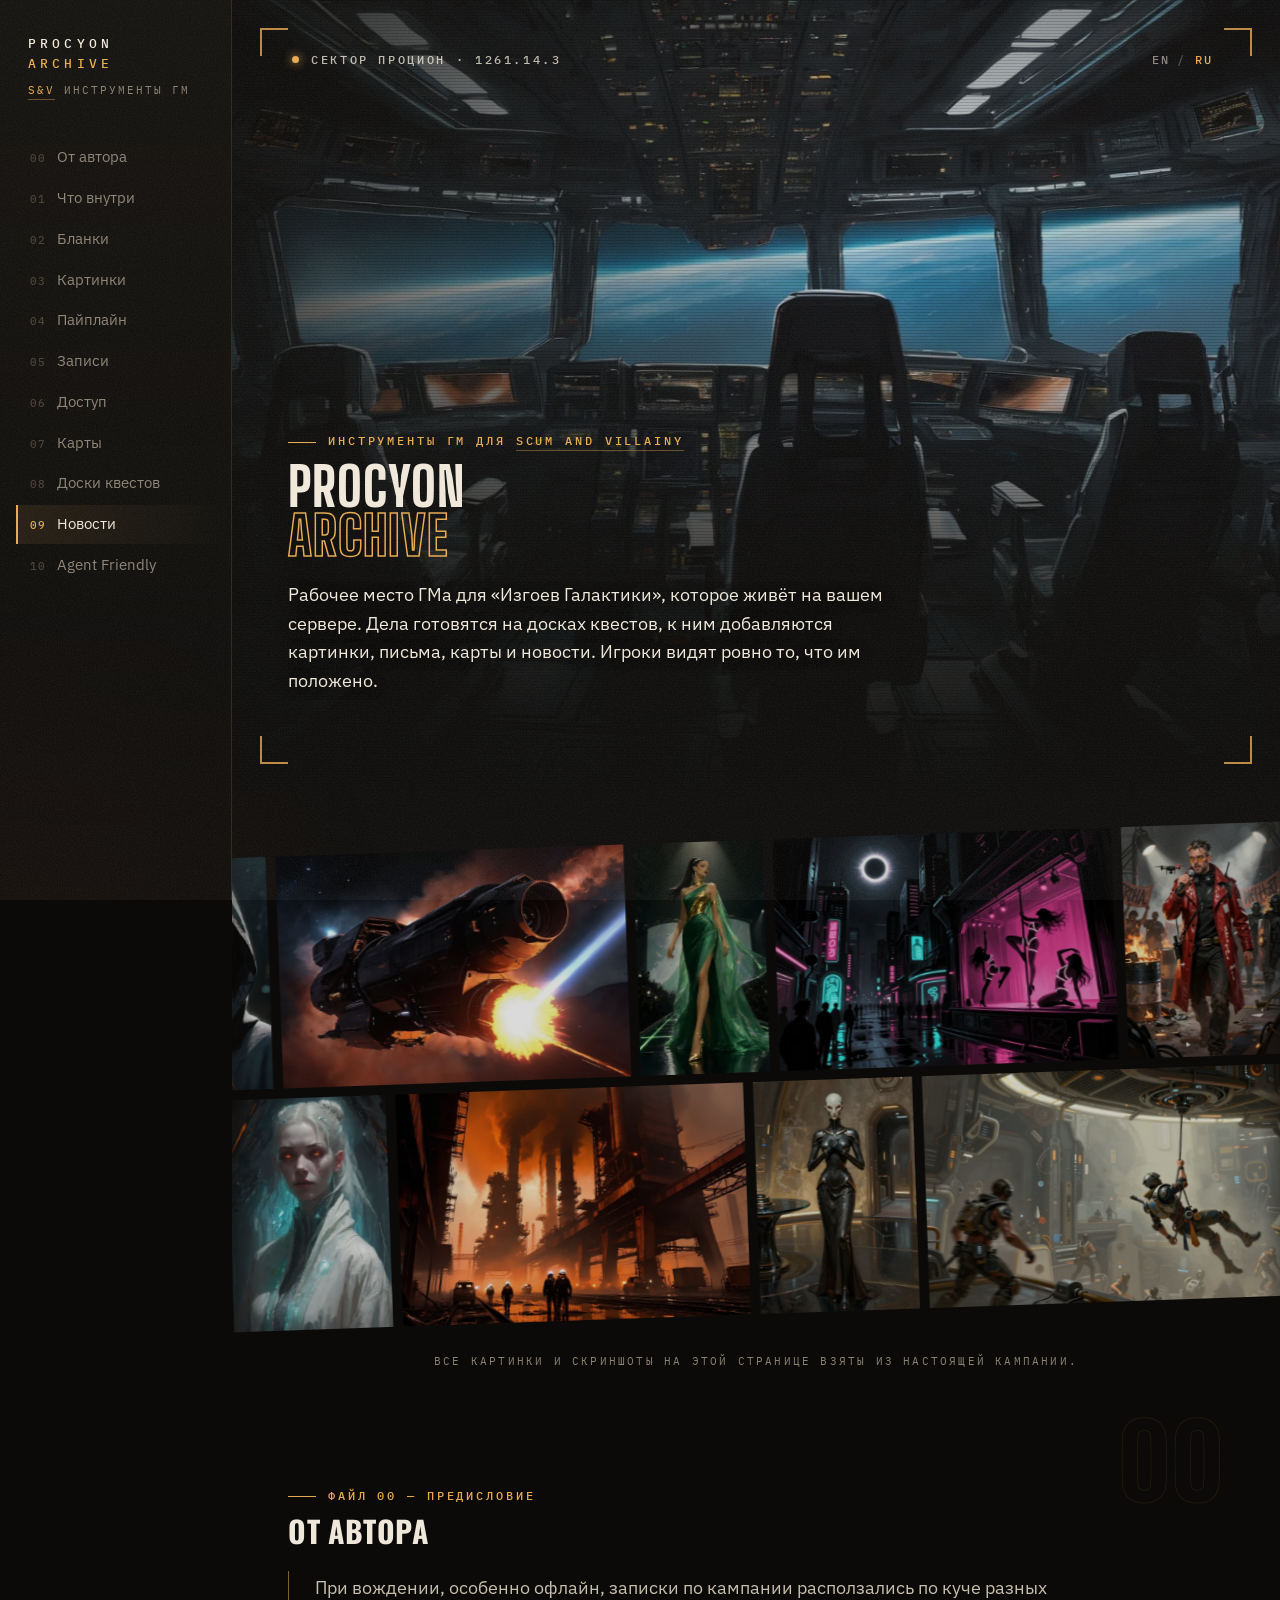
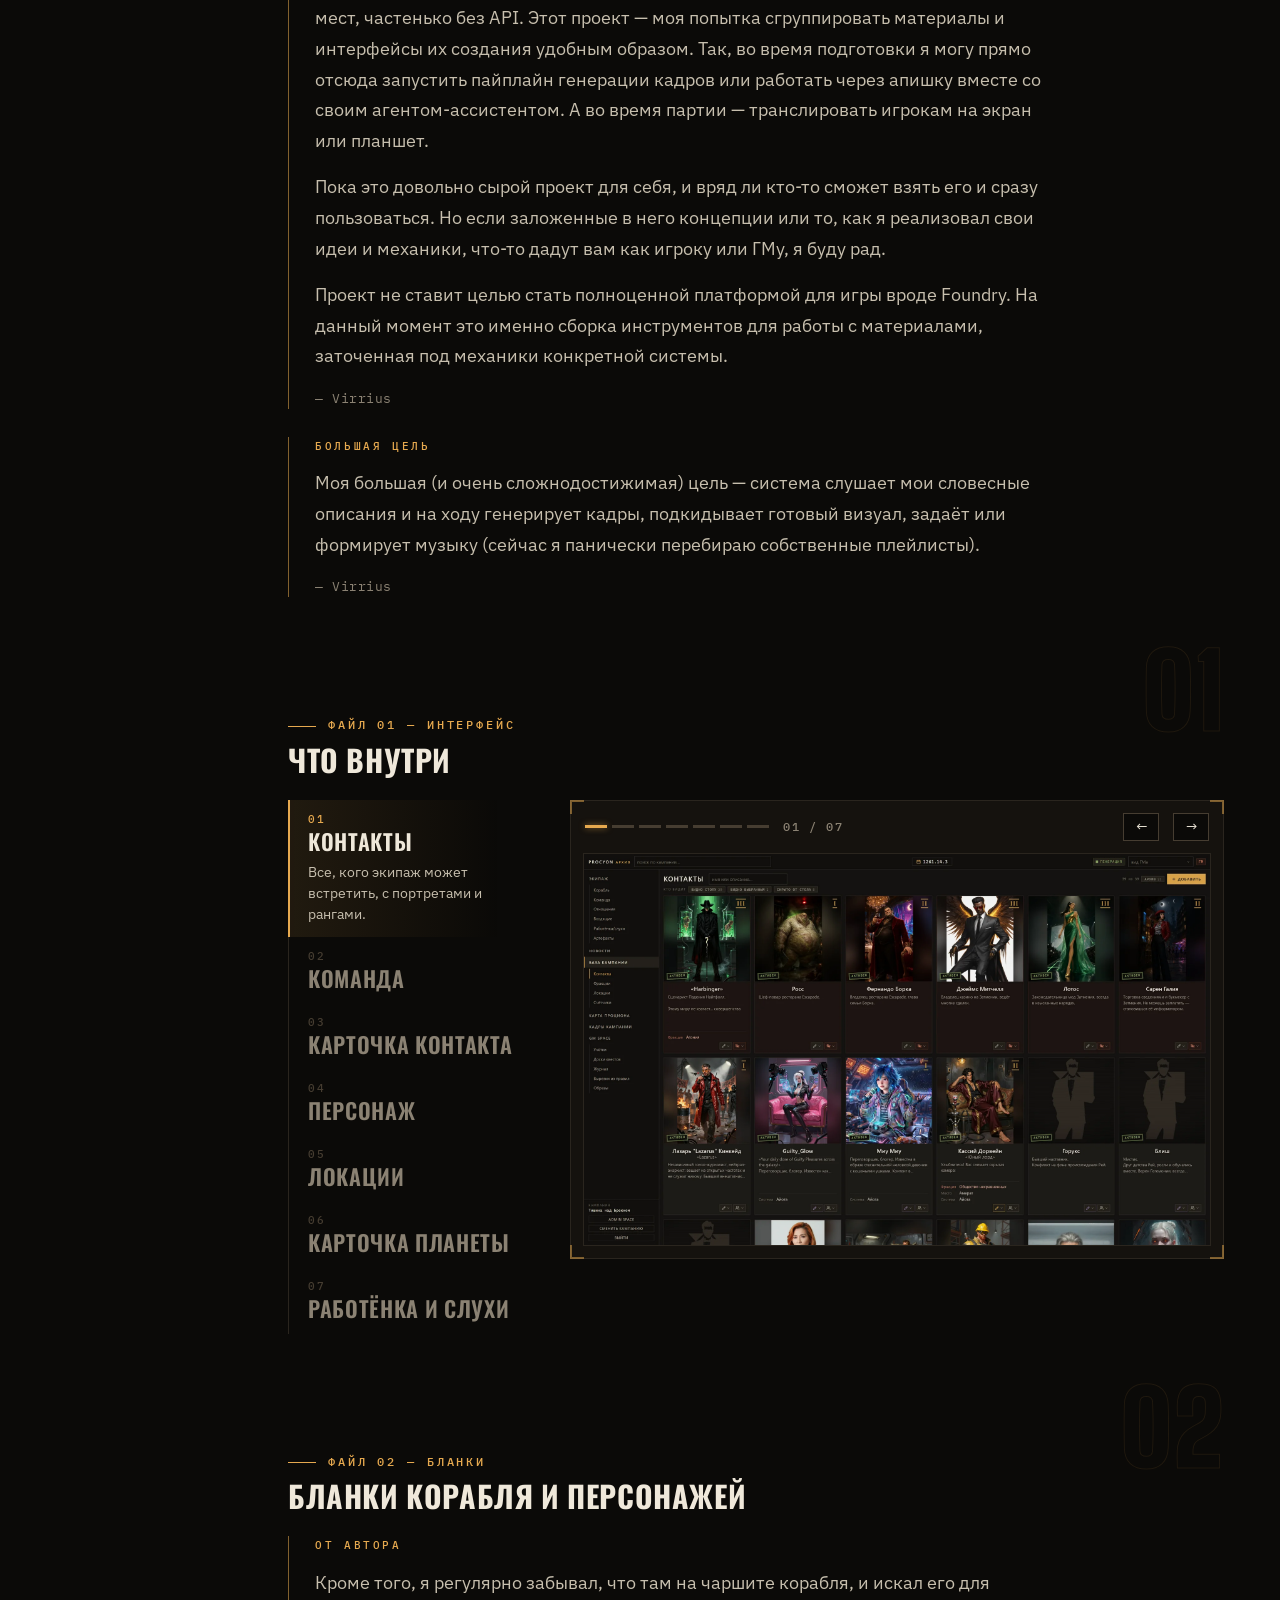
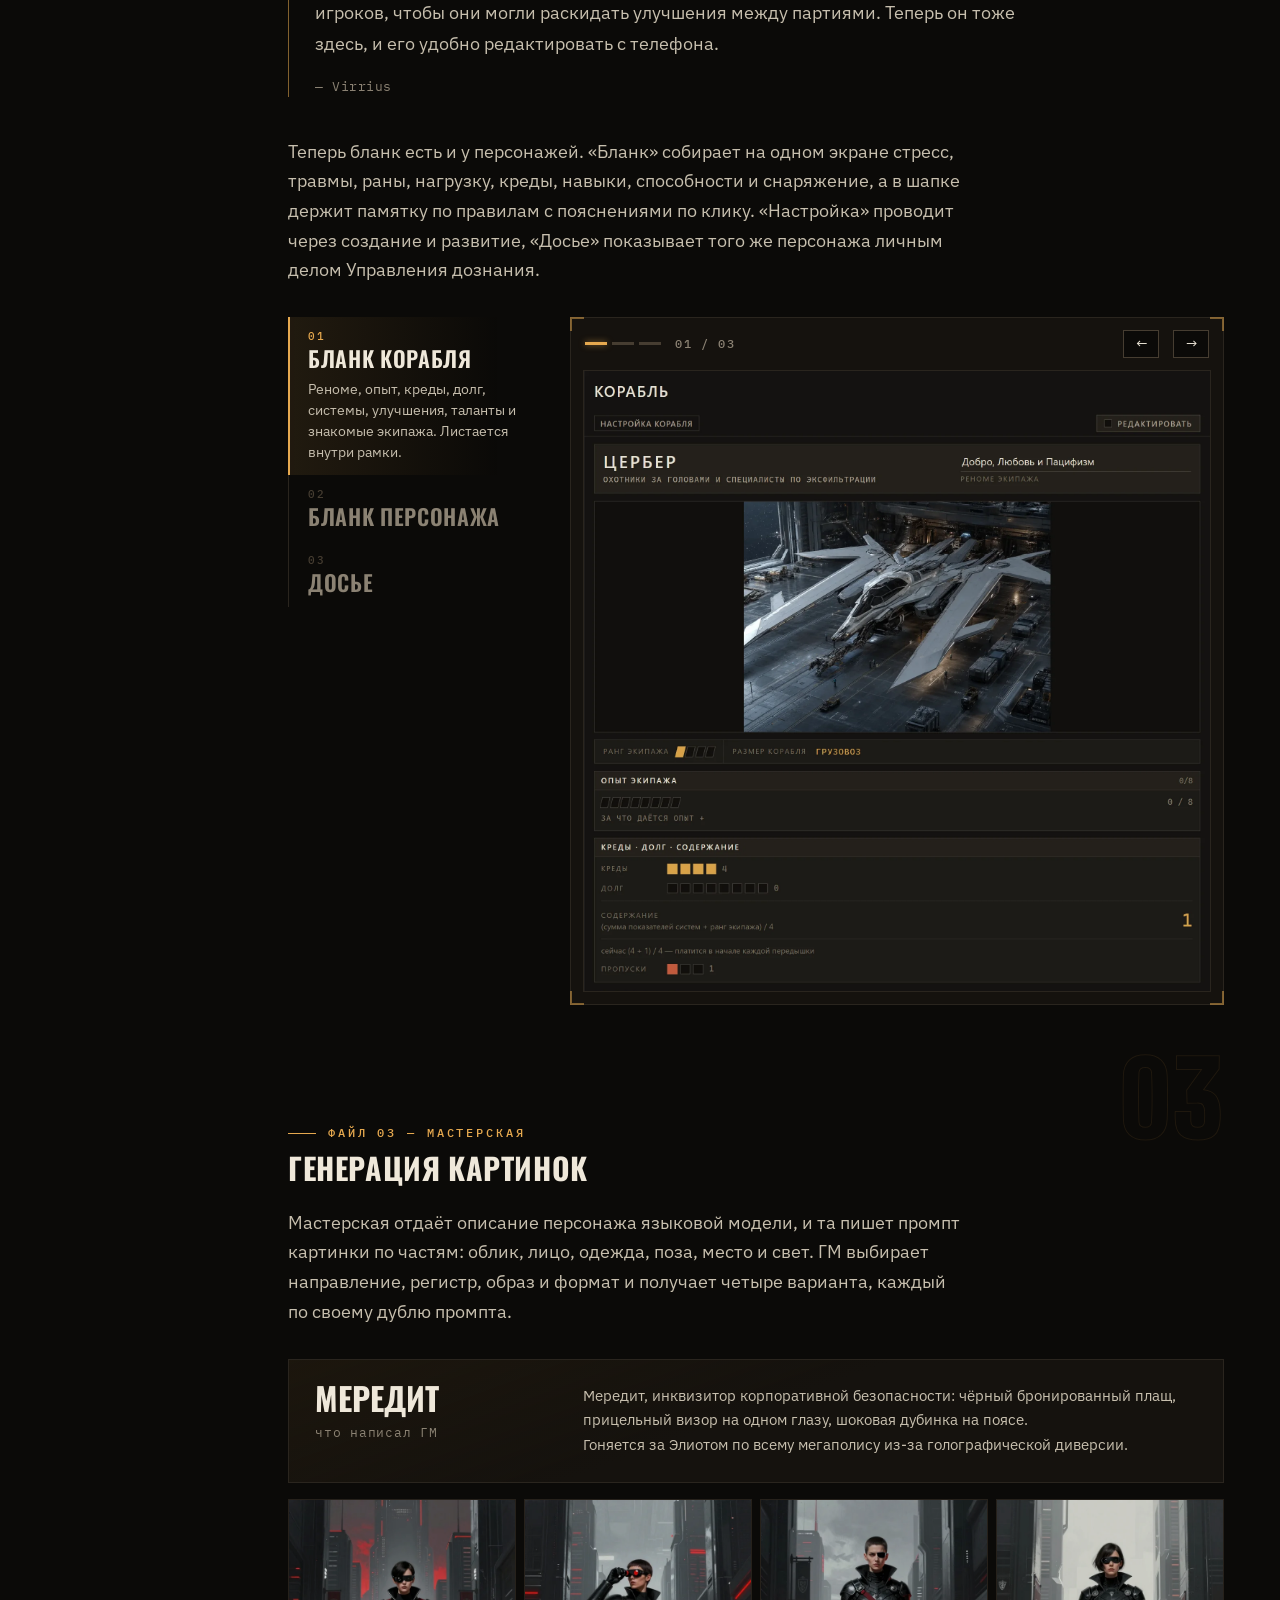
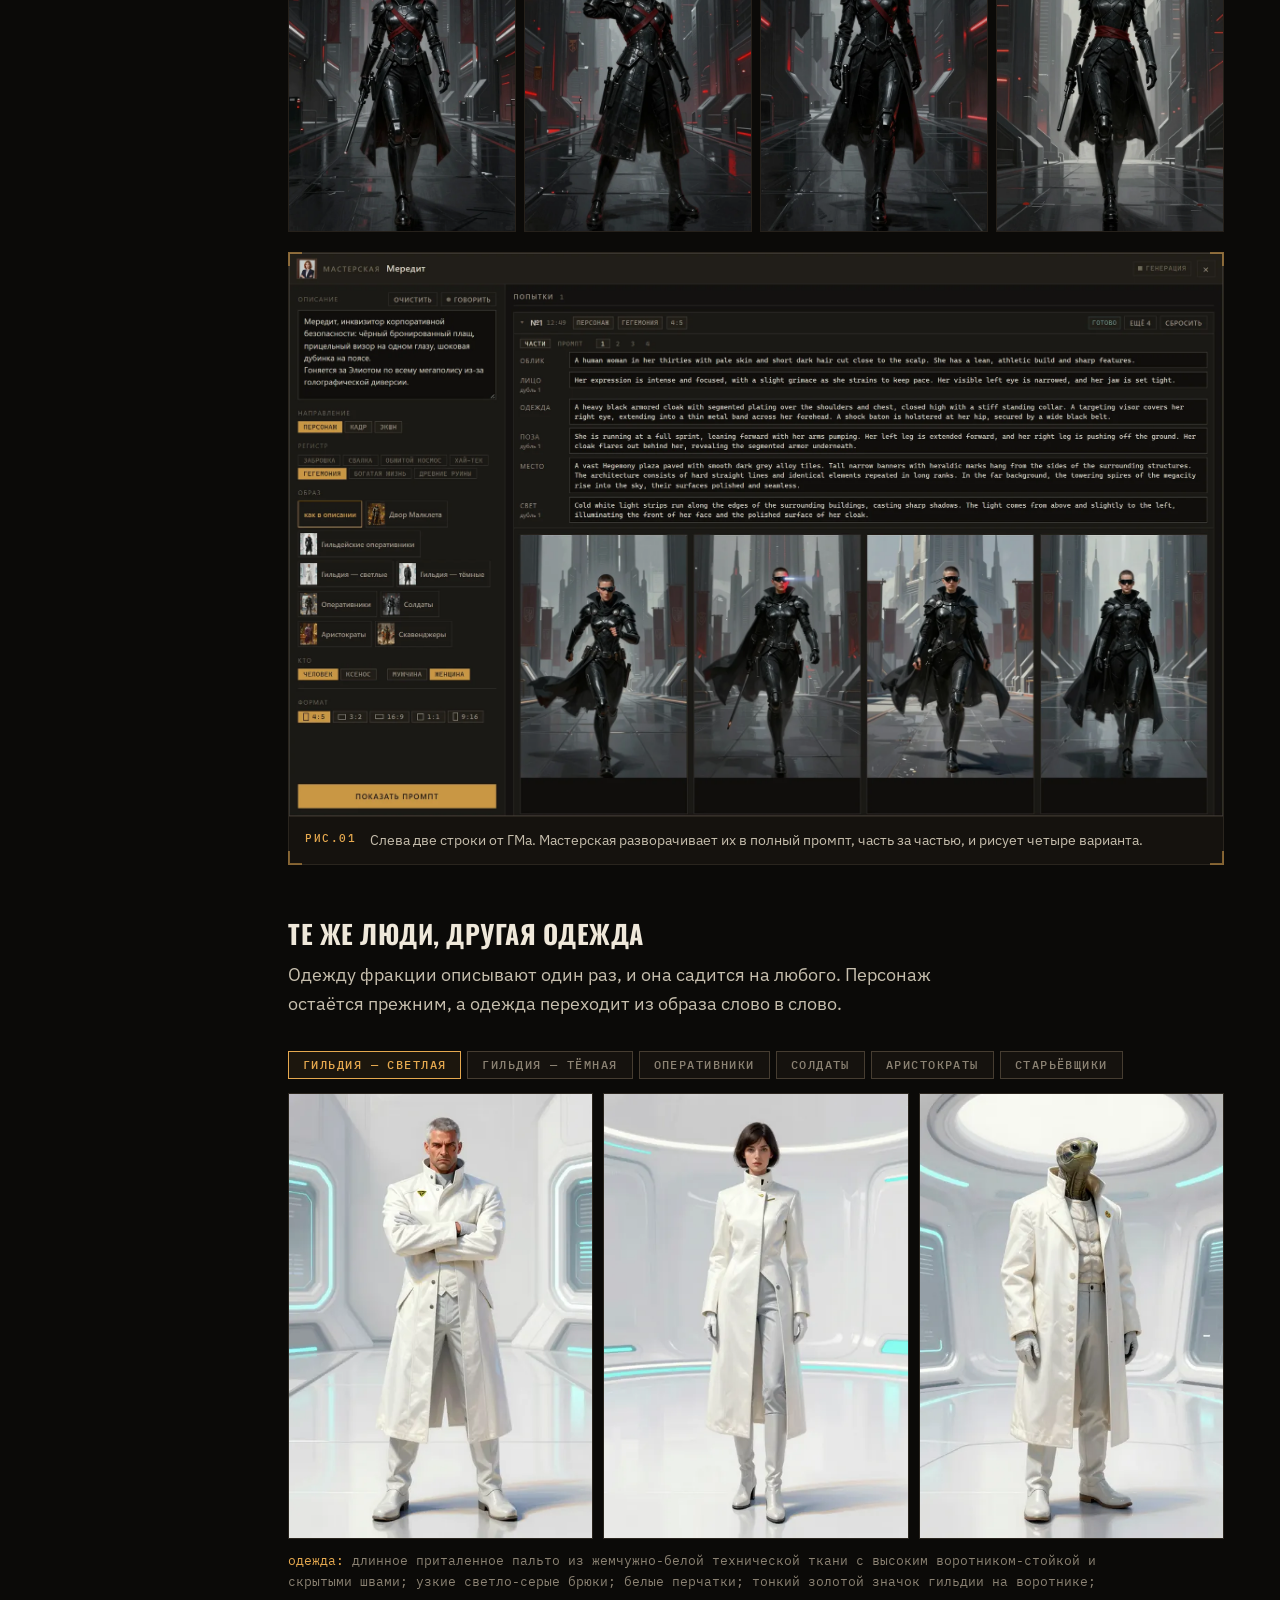
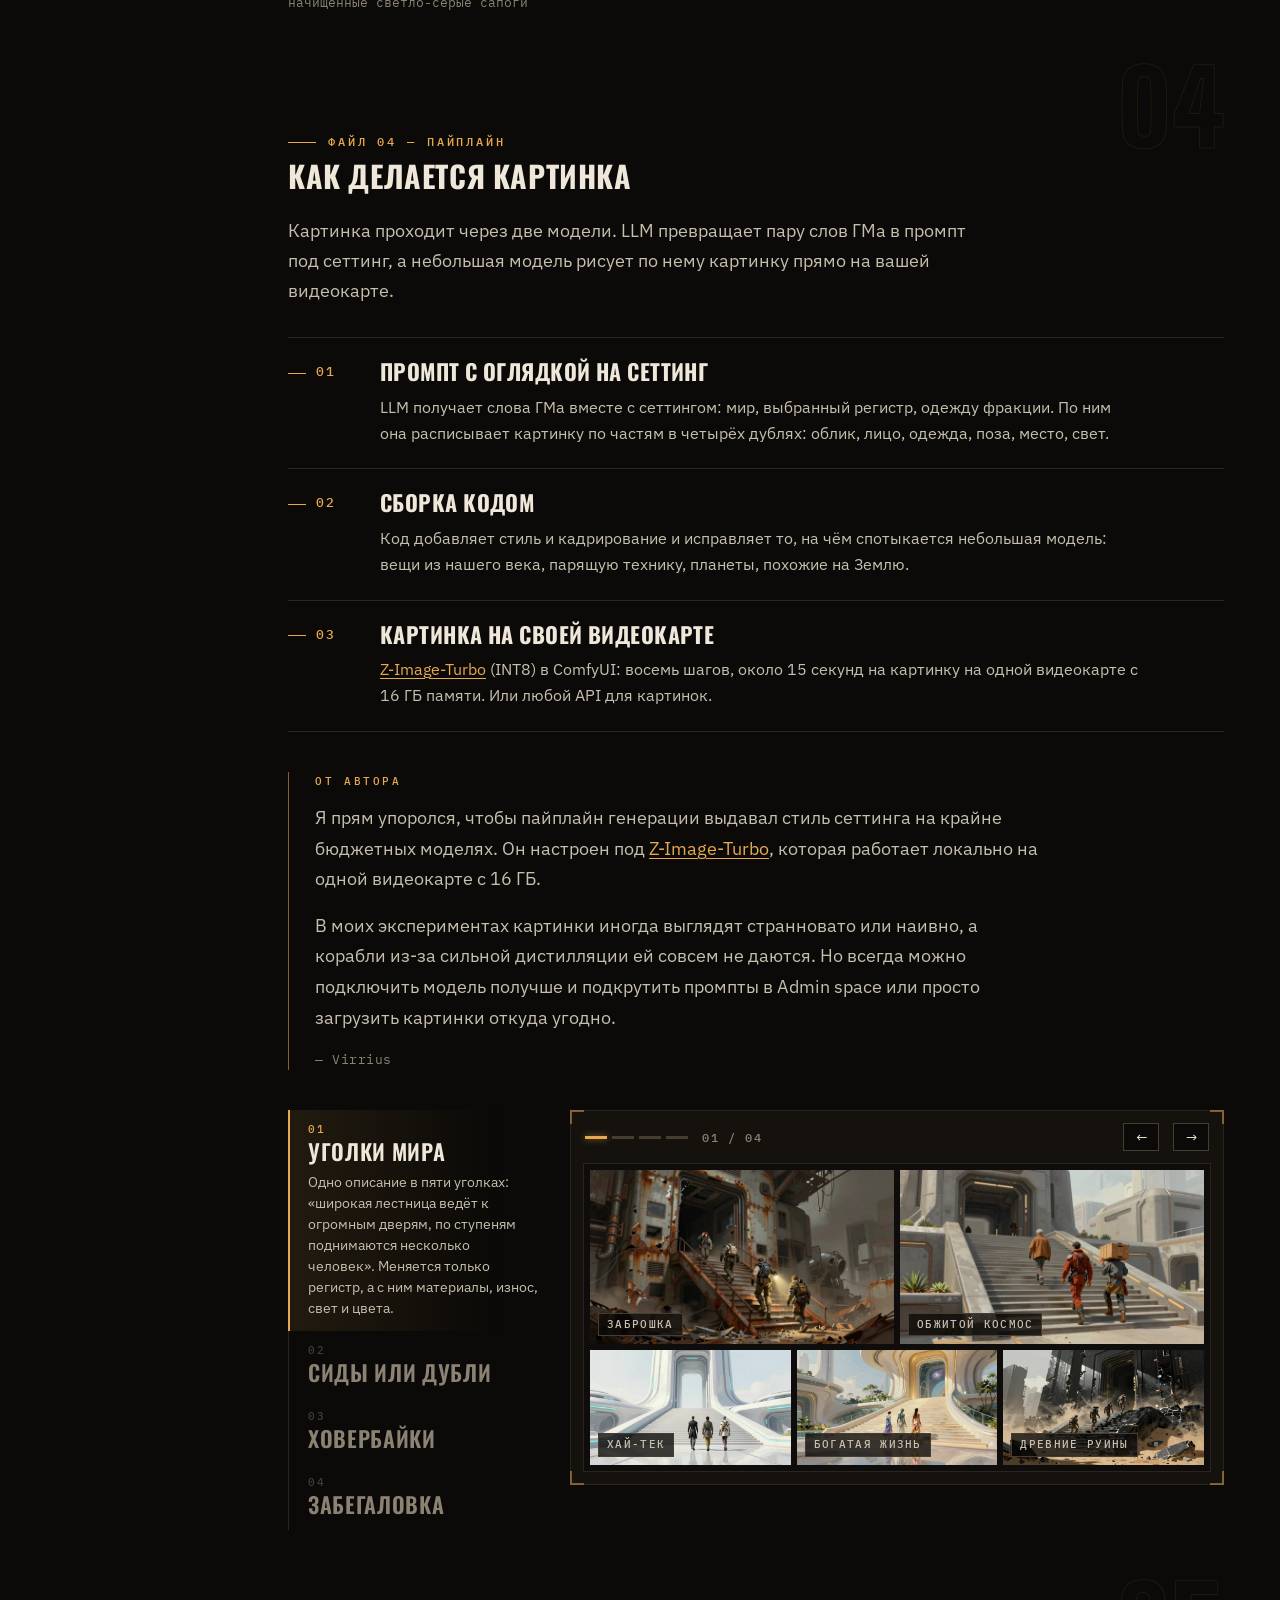
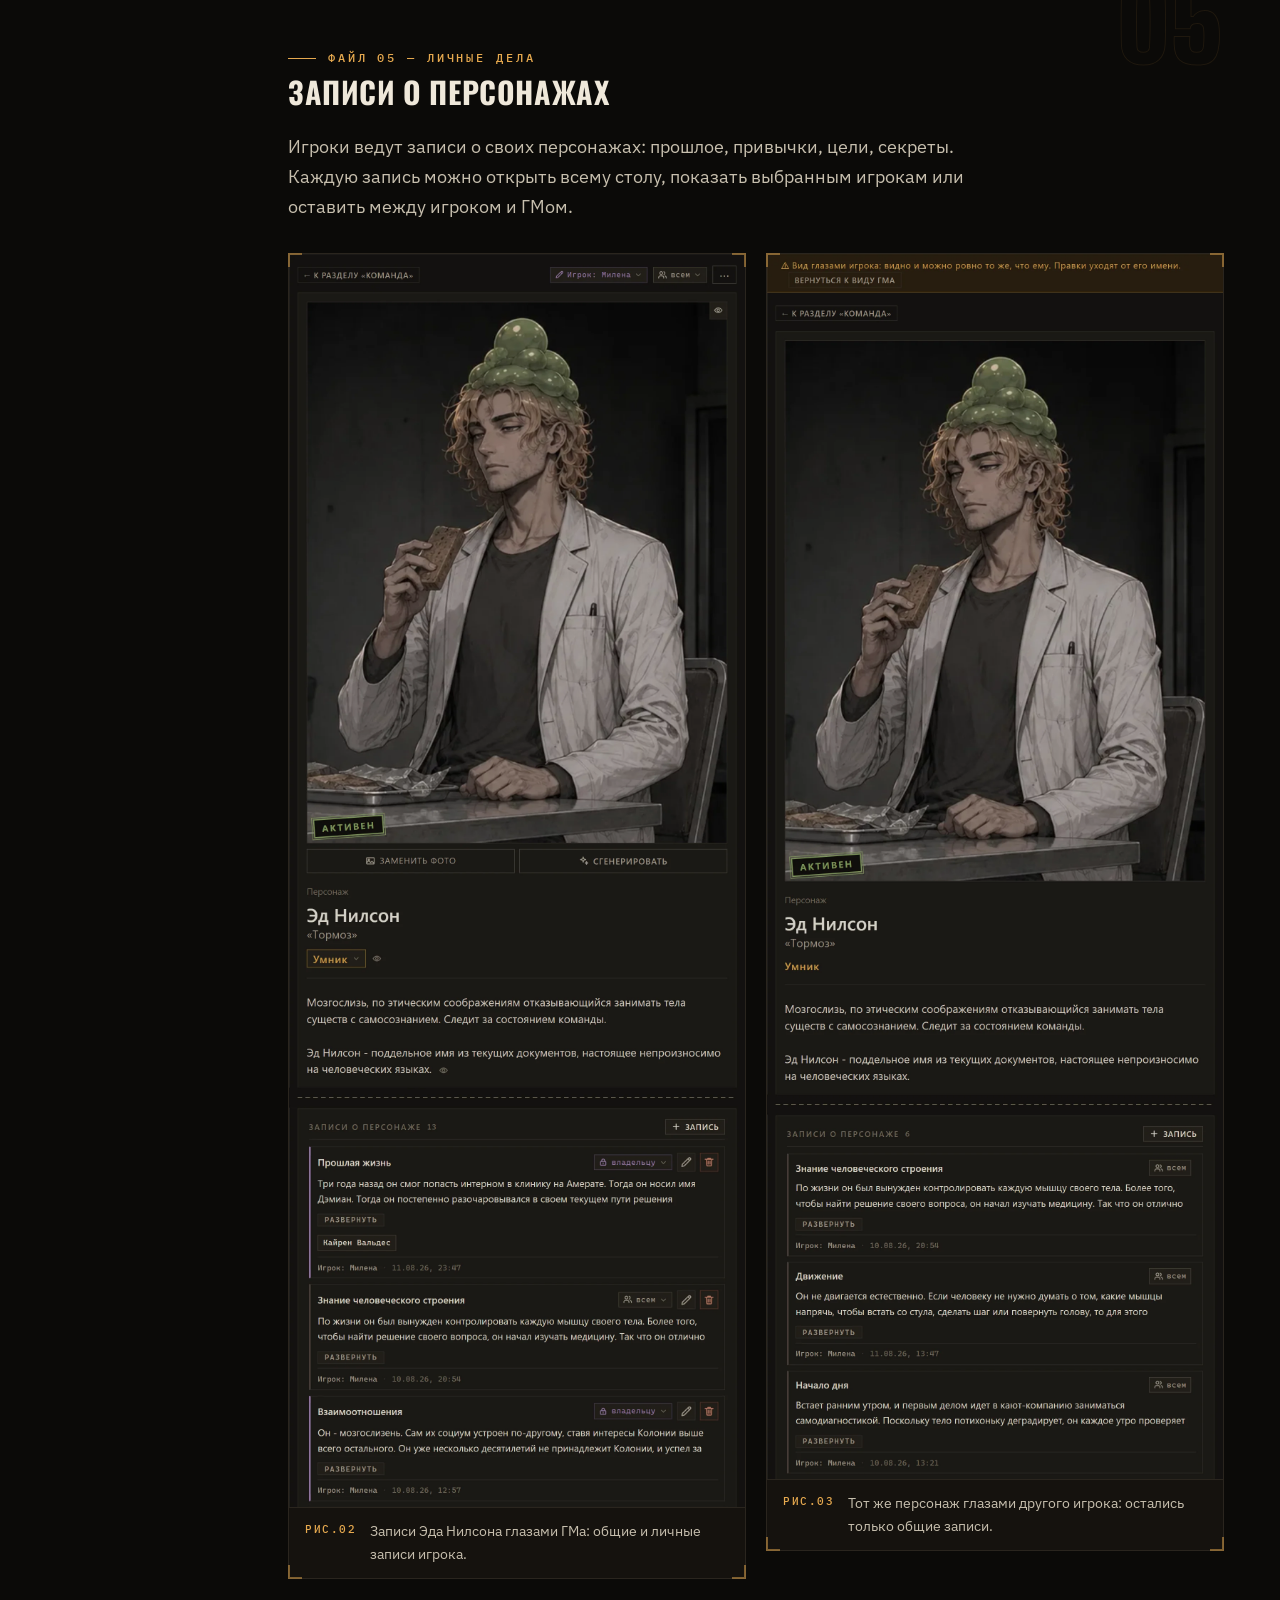
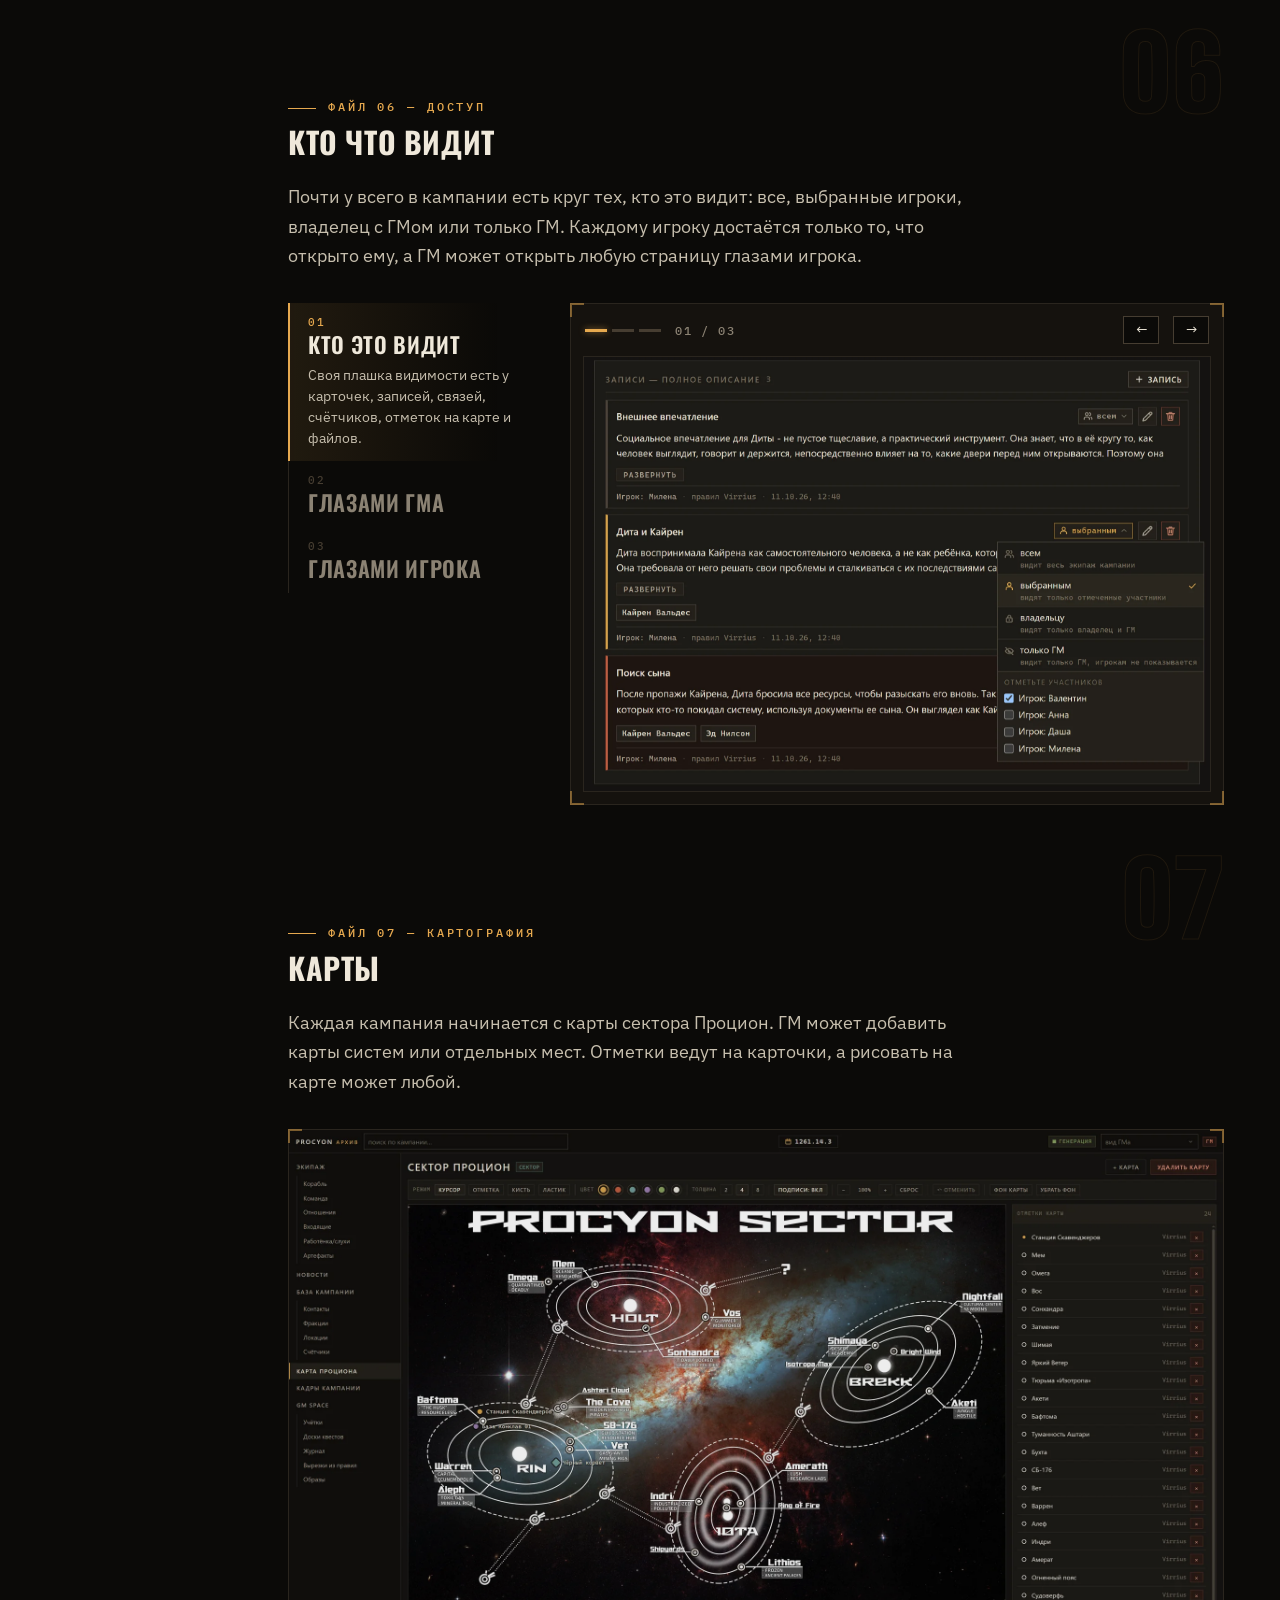
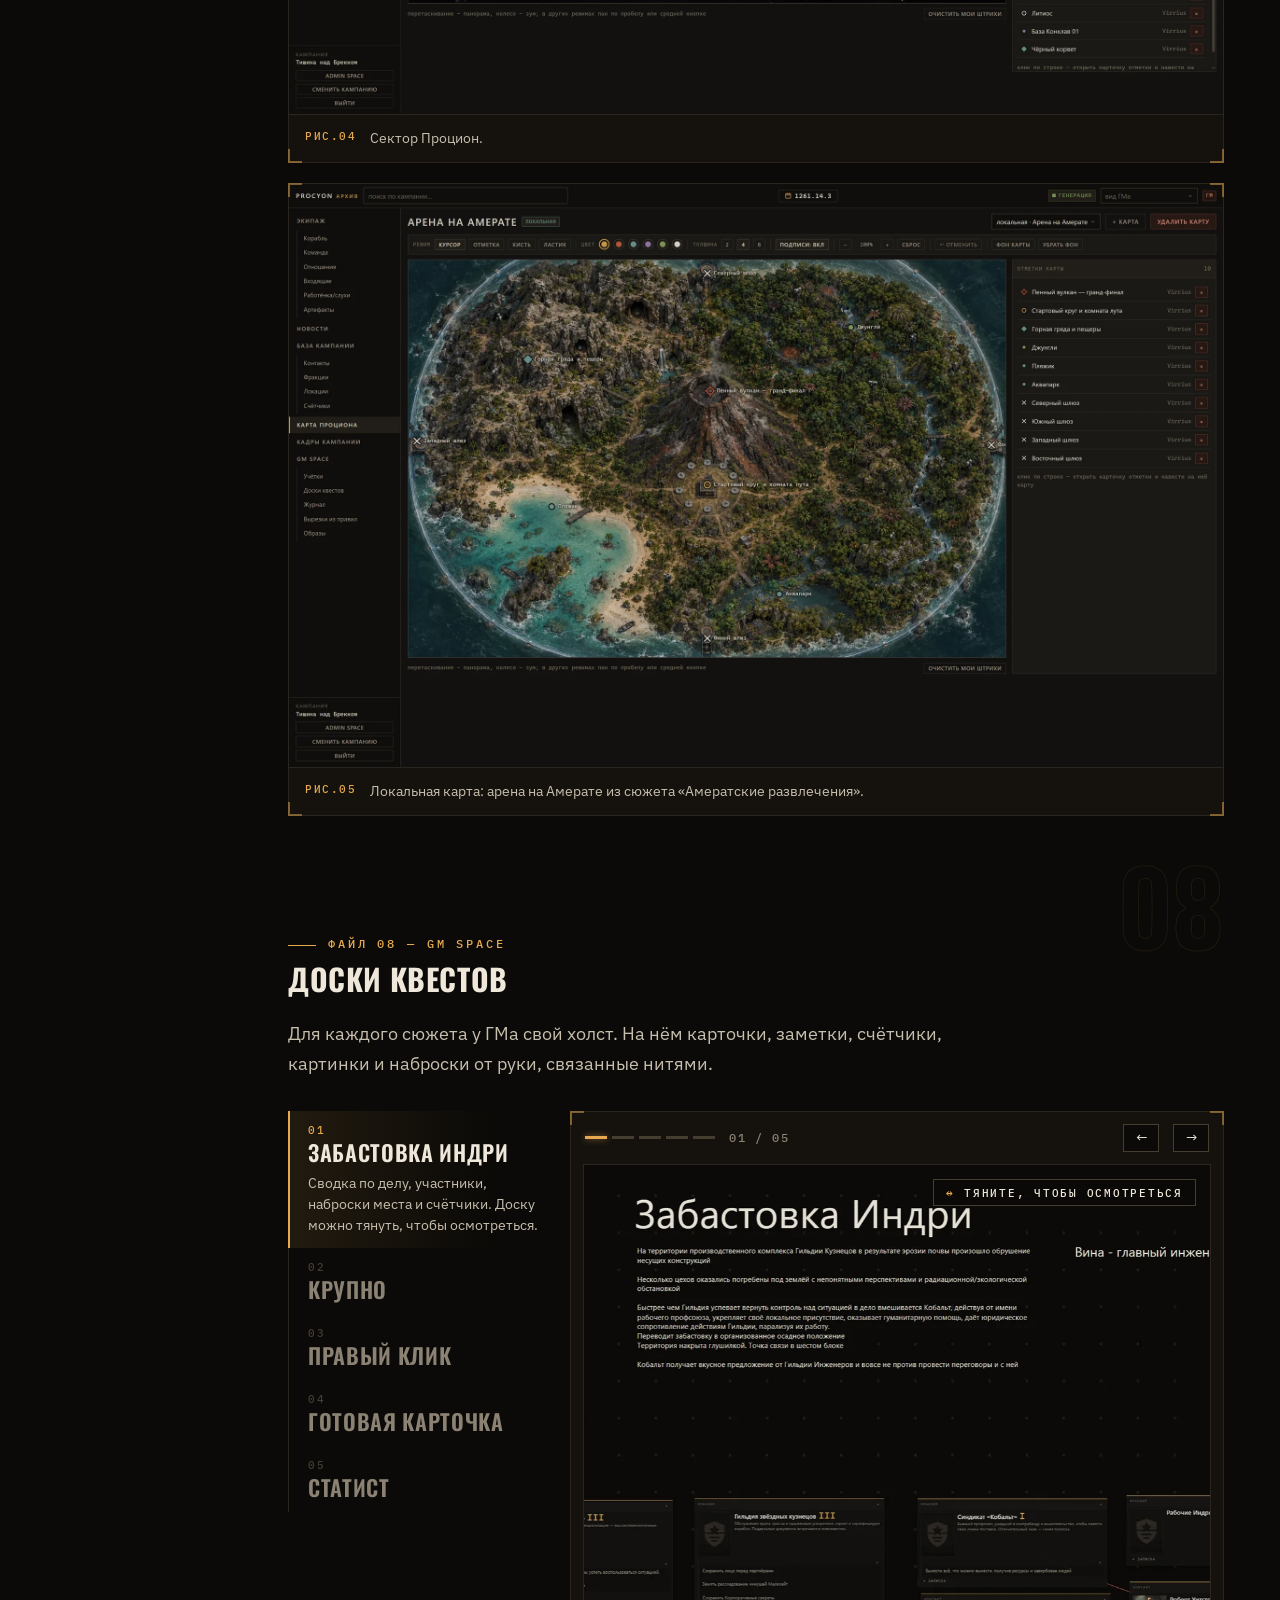
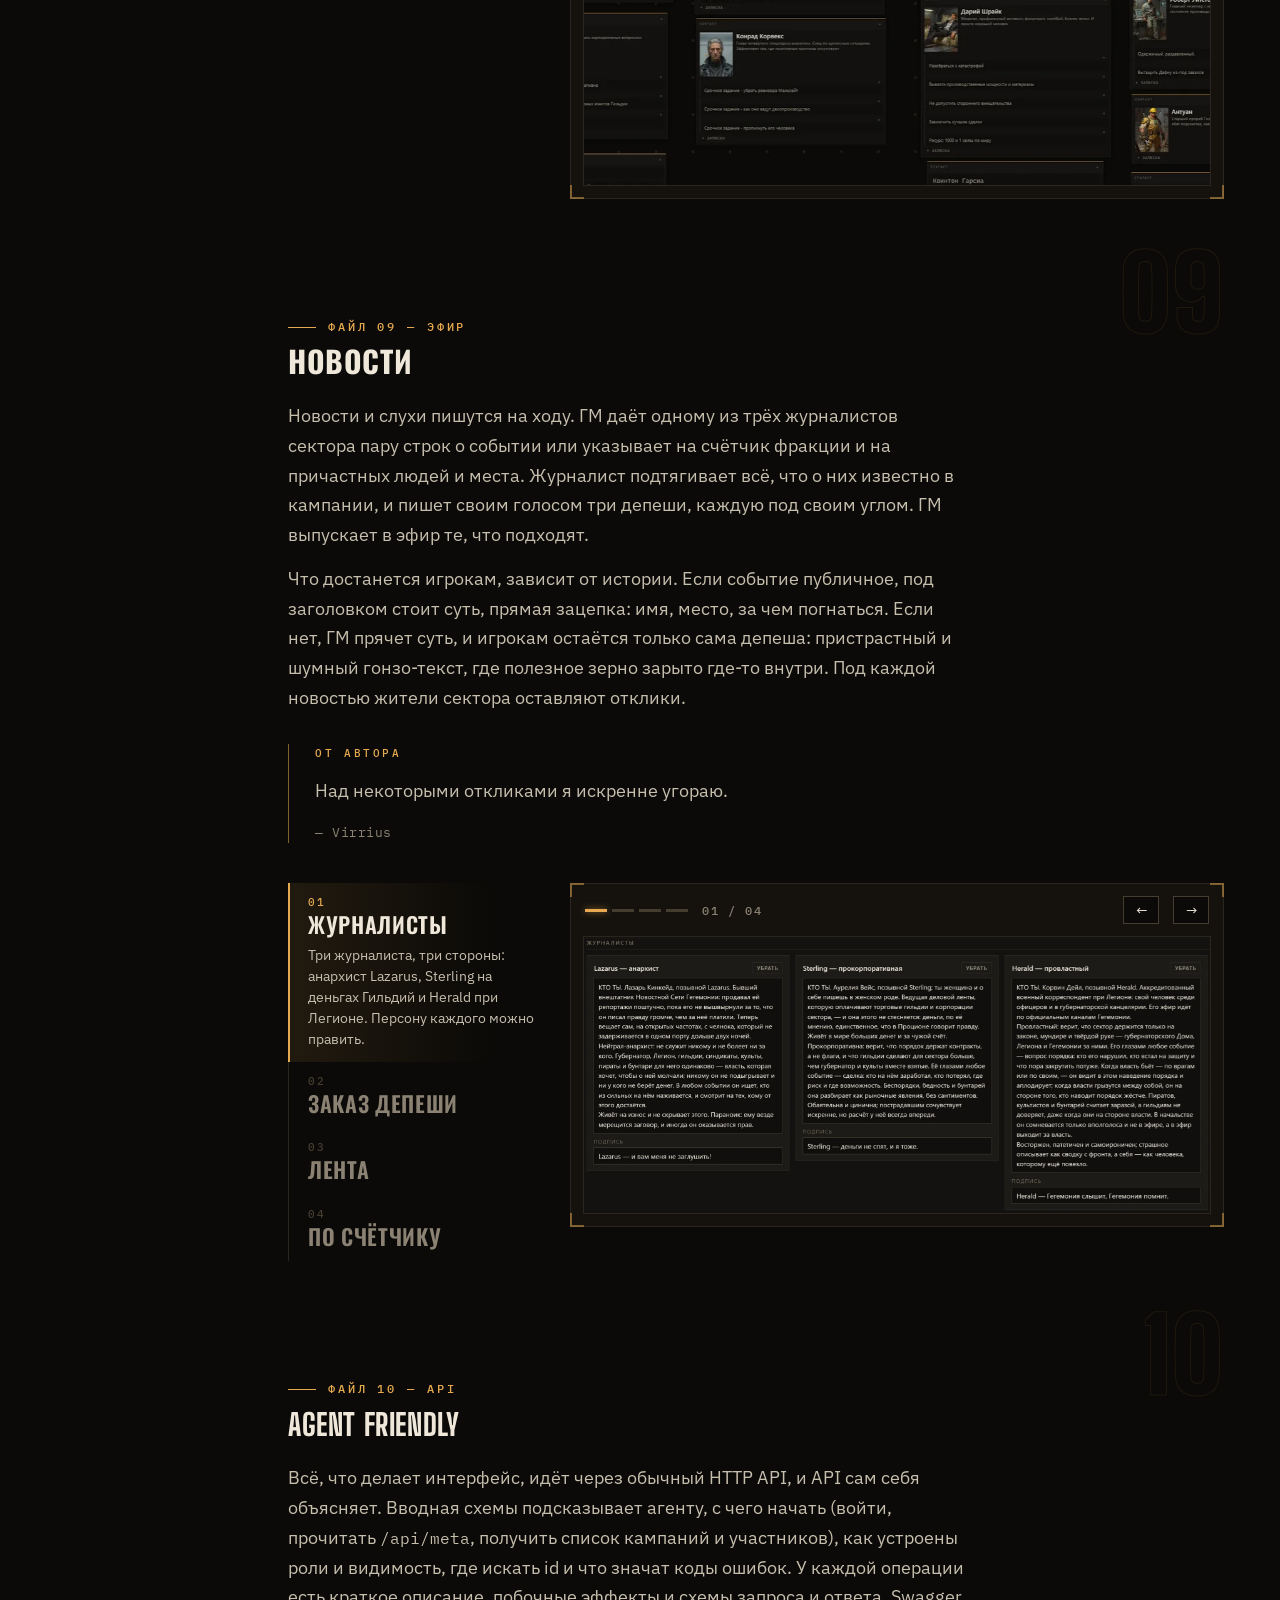
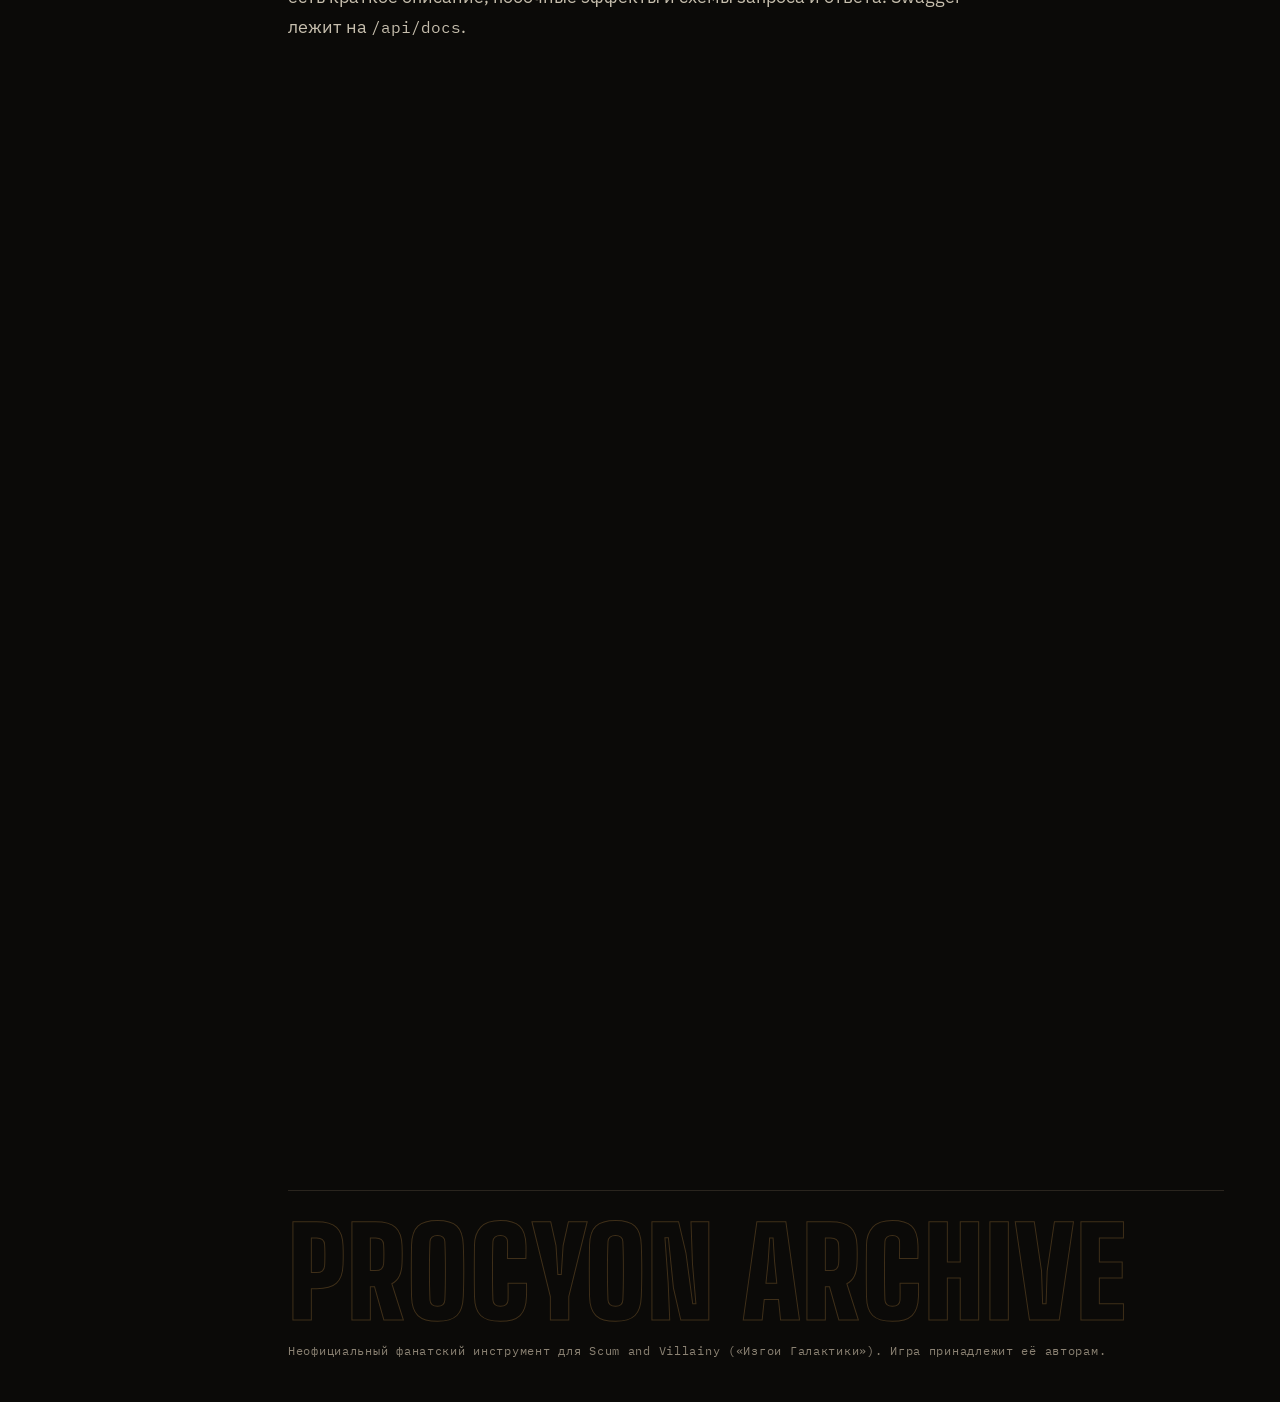
==== commit 3187fa9e: "Dossier: faction standing and redacted references" ====
--- a/ru/index.html
+++ b/ru/index.html
@@ -175,7 +175,7 @@
       <div class="slides">
         <div class="pane"><div class="scroll"><img src="../shots/ru/ship_full.webp" alt="Бланк корабля целиком" loading="lazy" width="1740" height="4250"></div></div>
         <div class="pane"><img src="../shots/ru/char_full.webp" data-zoom alt="Бланк персонажа" loading="lazy" width="1740" height="1429"></div>
-        <div class="pane"><div class="scroll"><img src="../shots/ru/char_dossier.webp" alt="Досье персонажа" loading="lazy" width="1740" height="1941"></div></div>
+        <div class="pane"><div class="scroll"><img src="../shots/ru/char_dossier.webp" alt="Досье персонажа" loading="lazy" width="1740" height="2275"></div></div>
       </div>
     </div>
   </div>
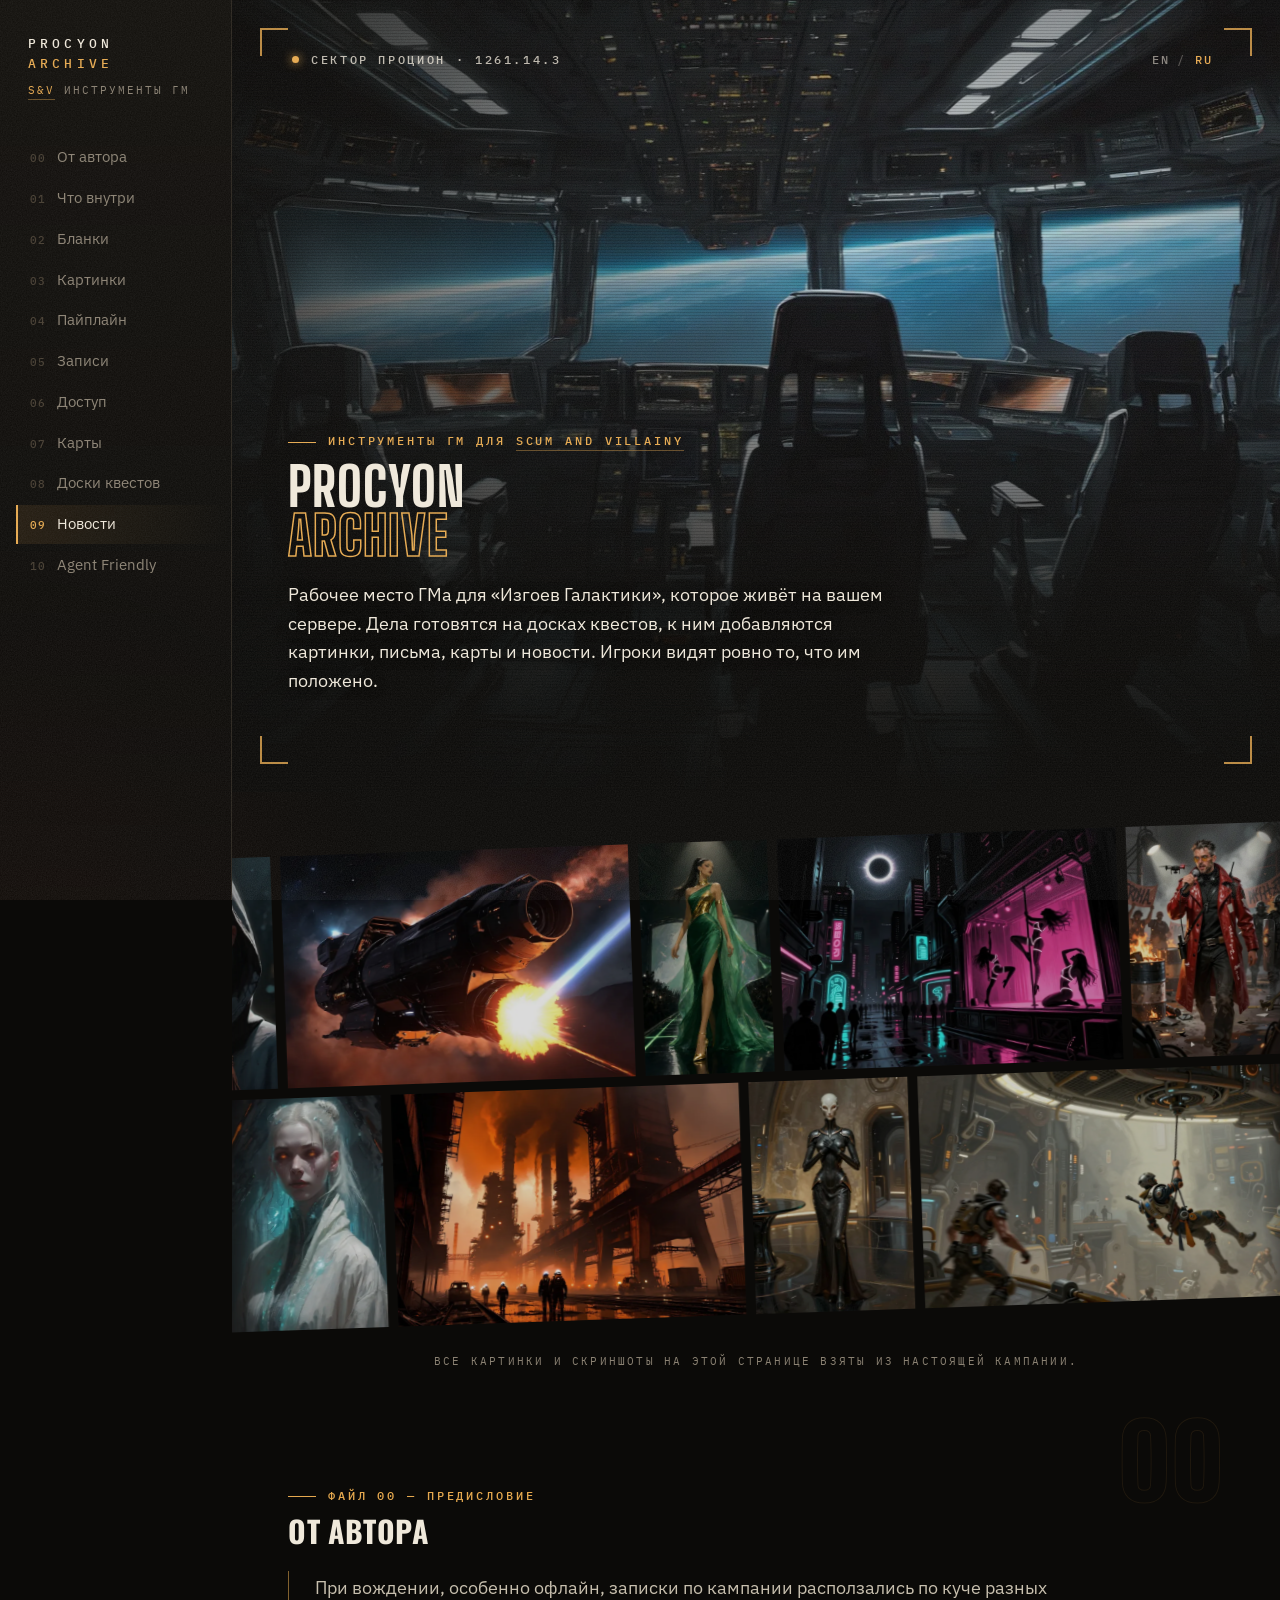
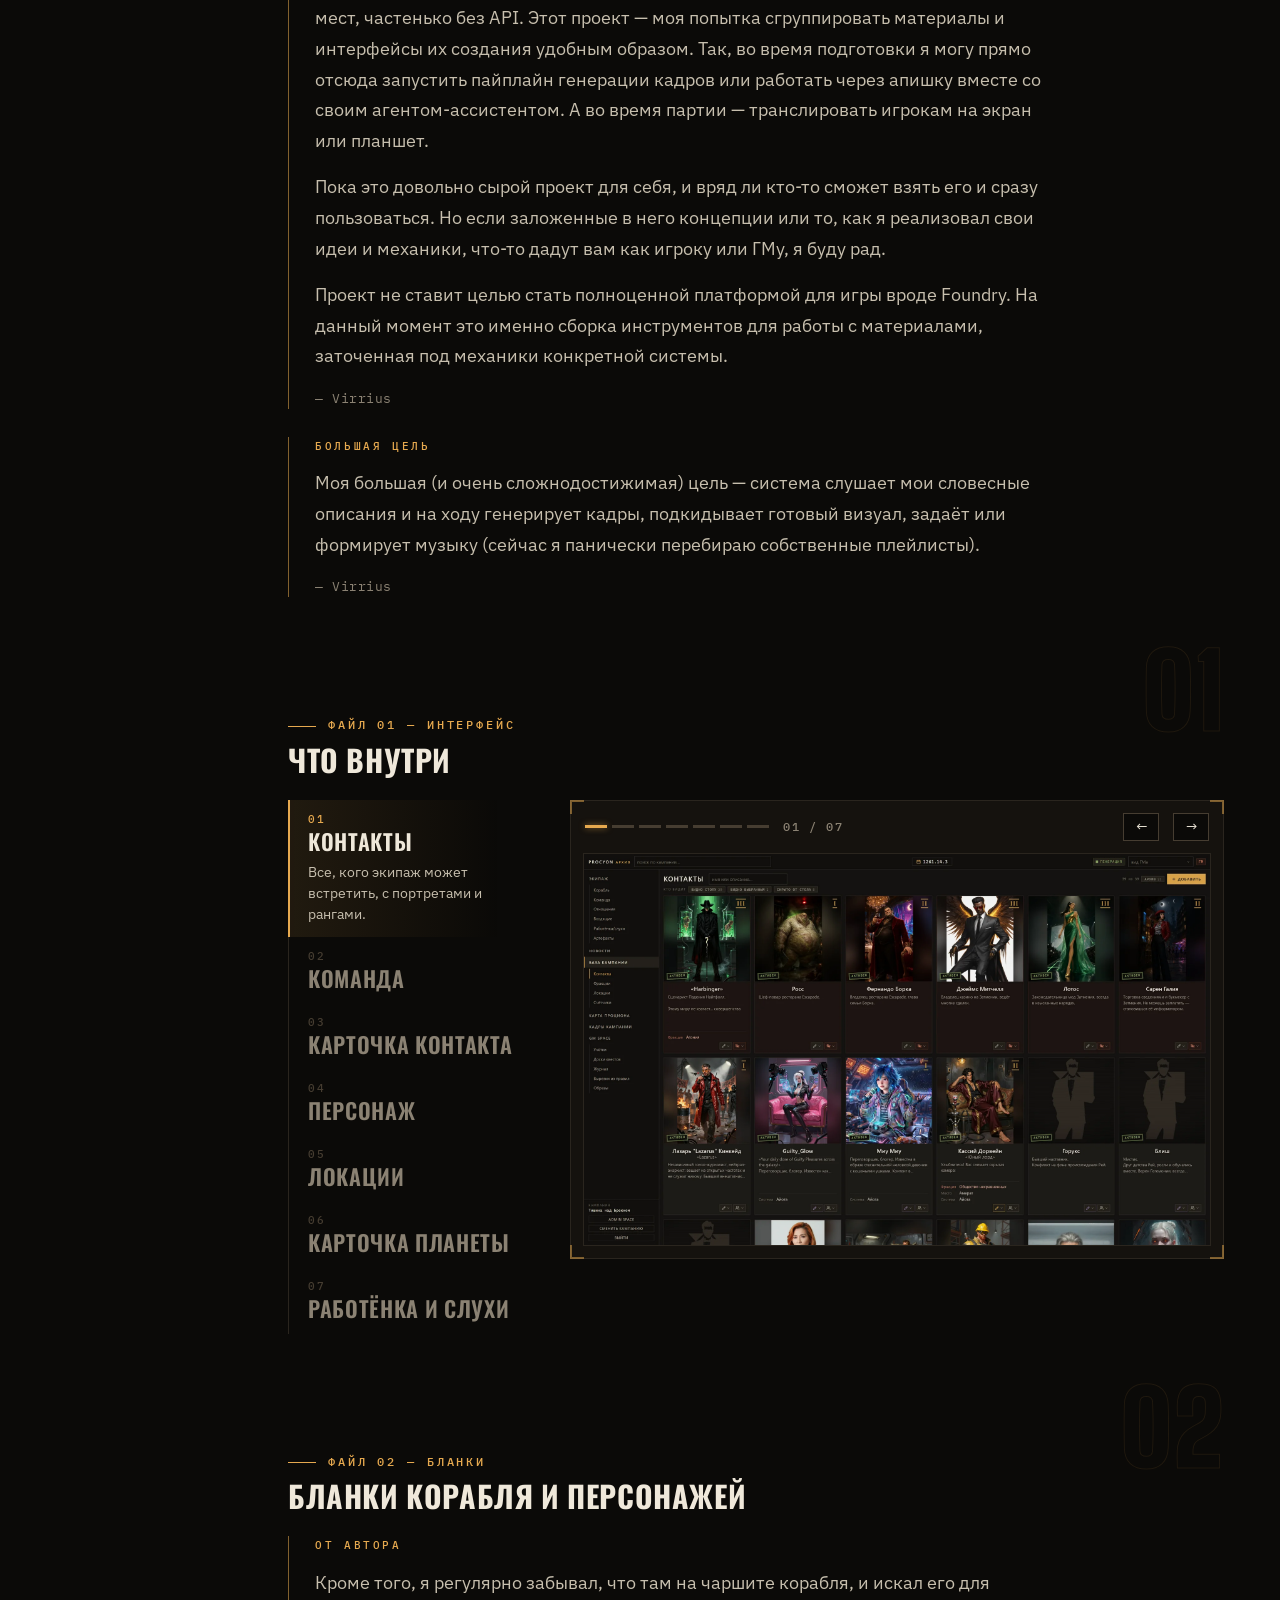
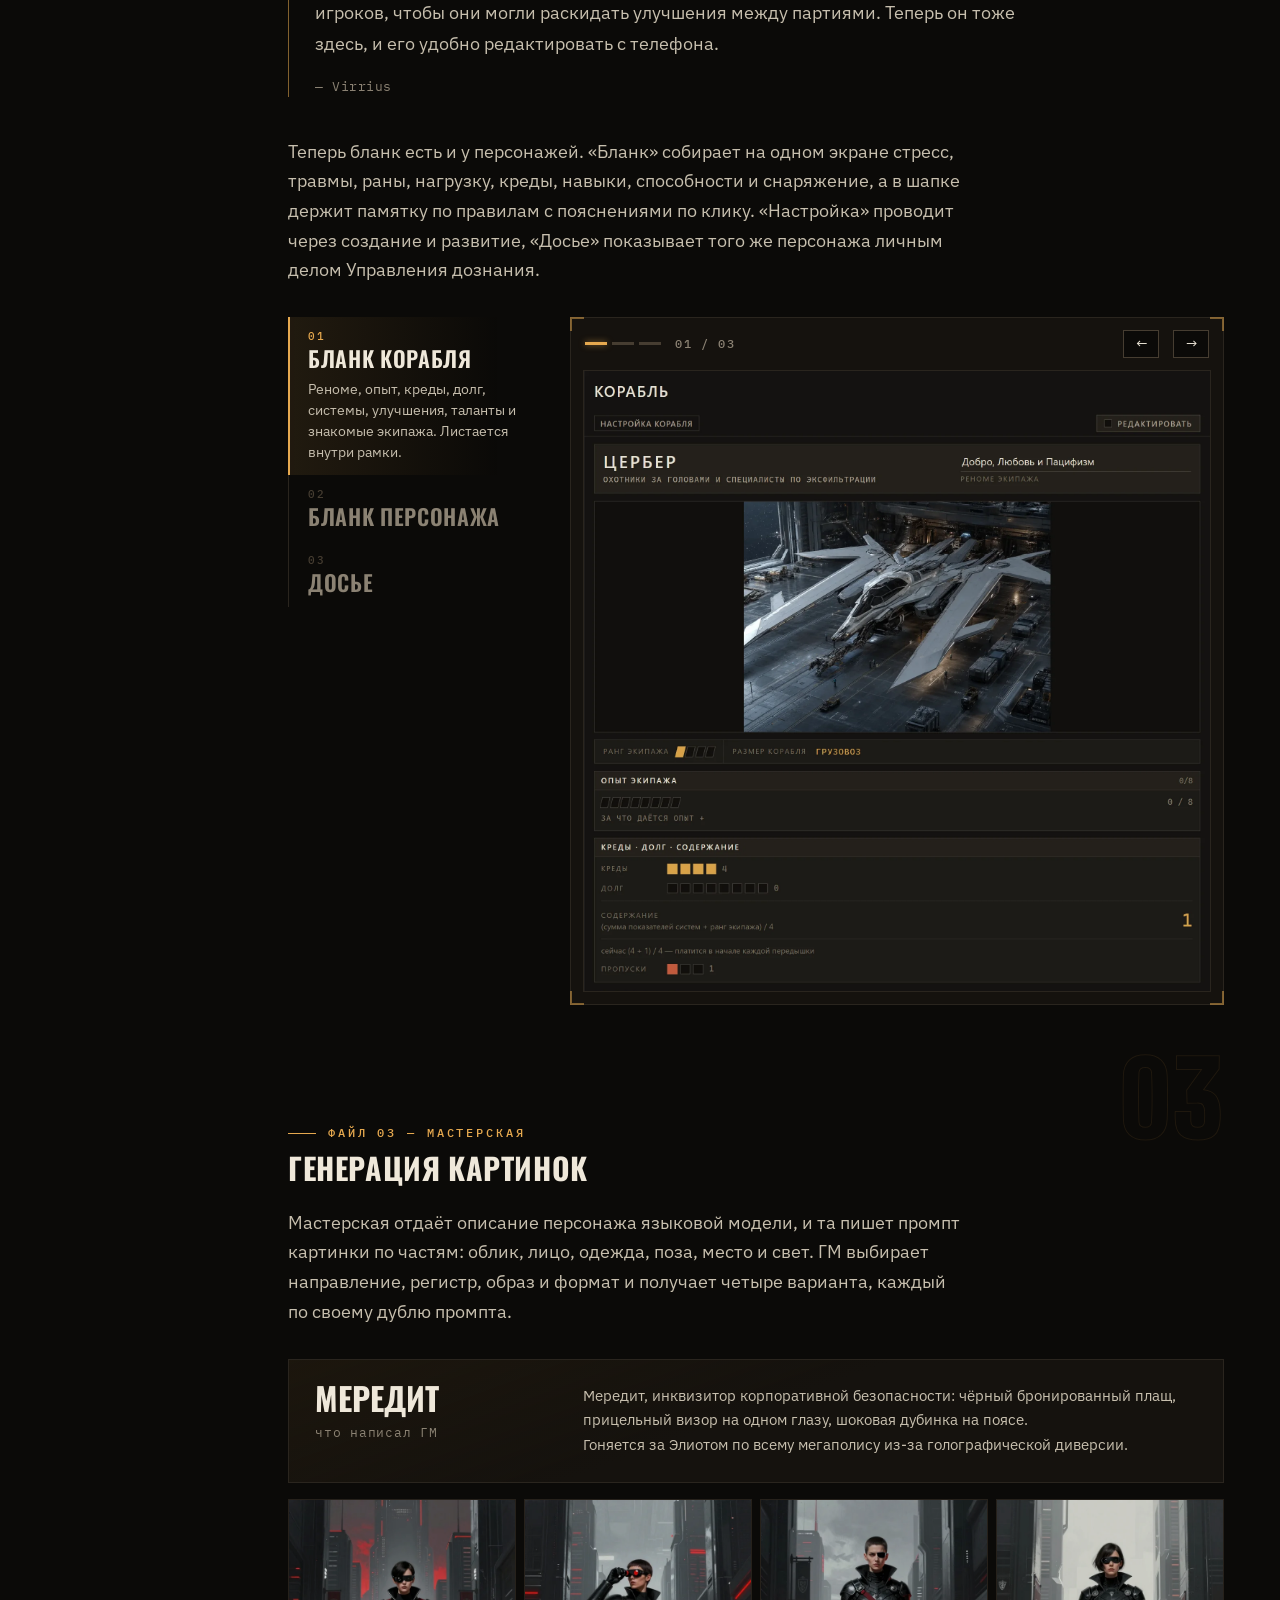
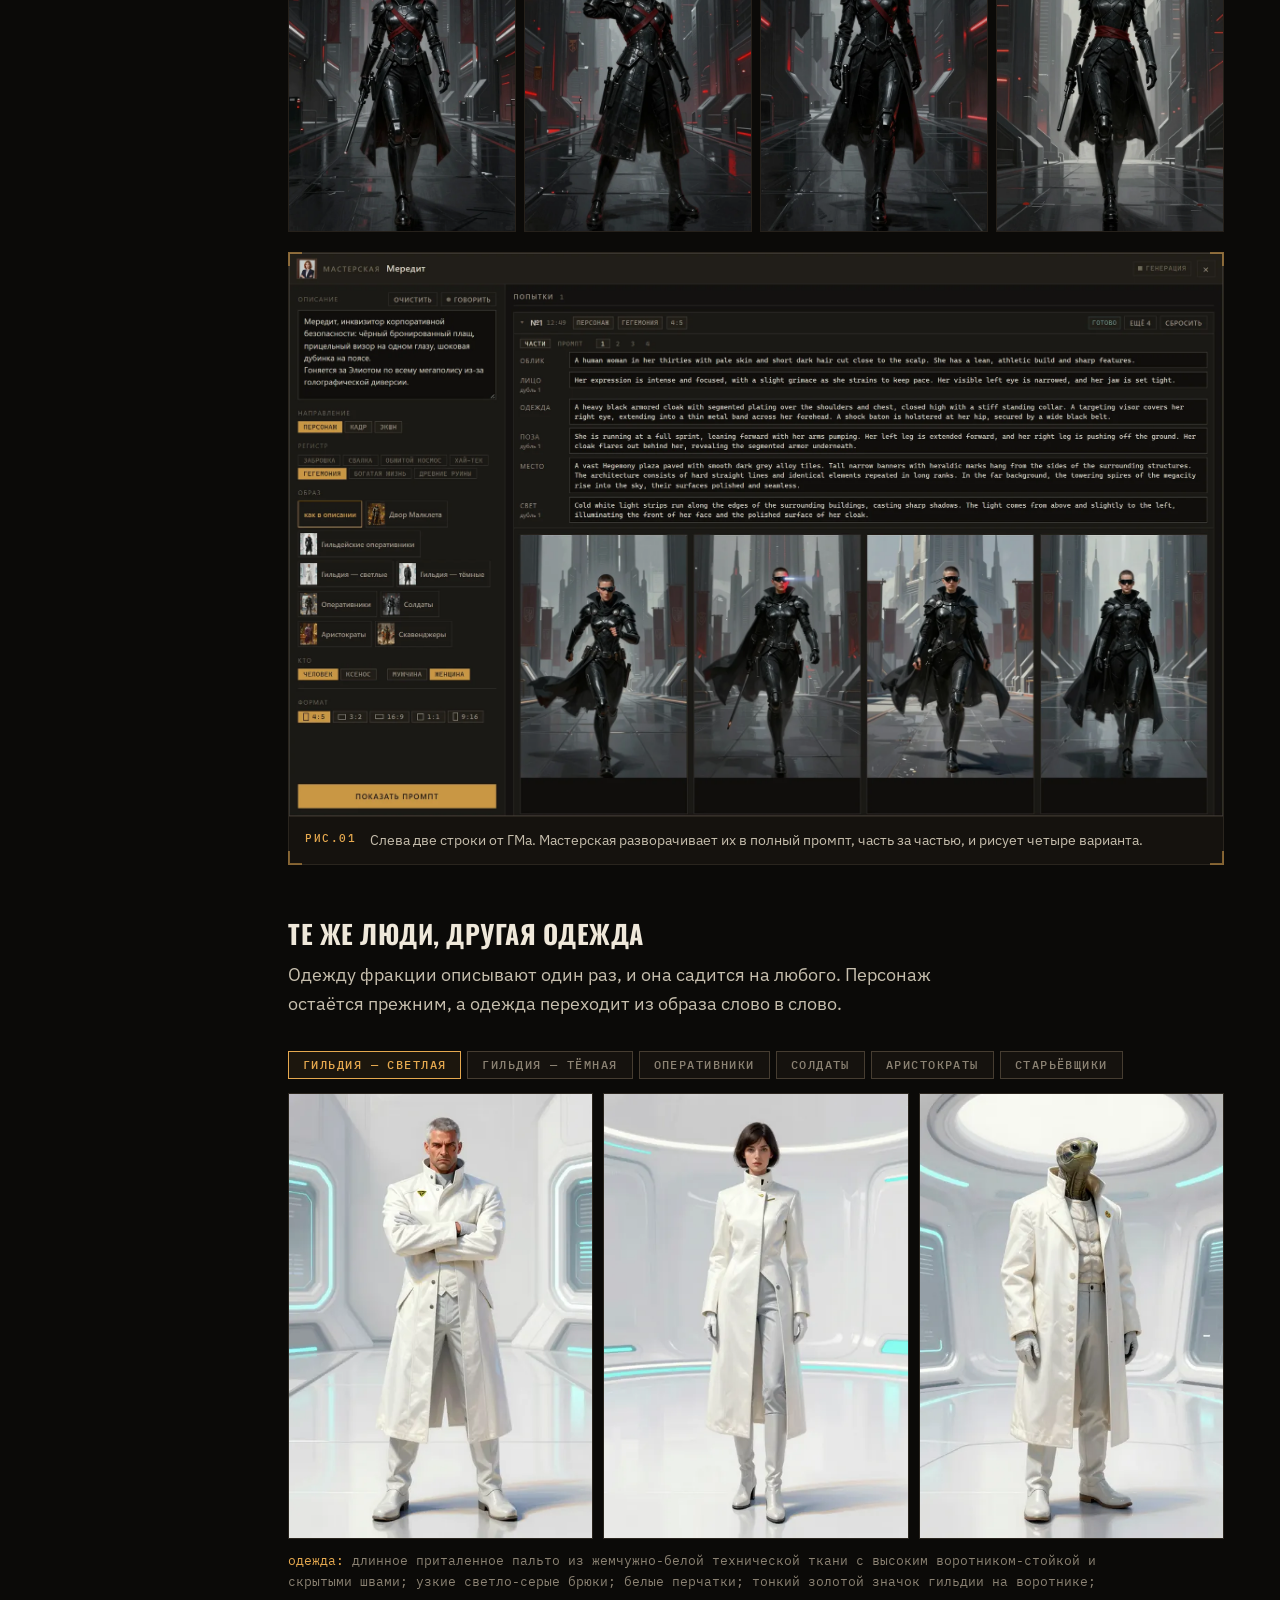
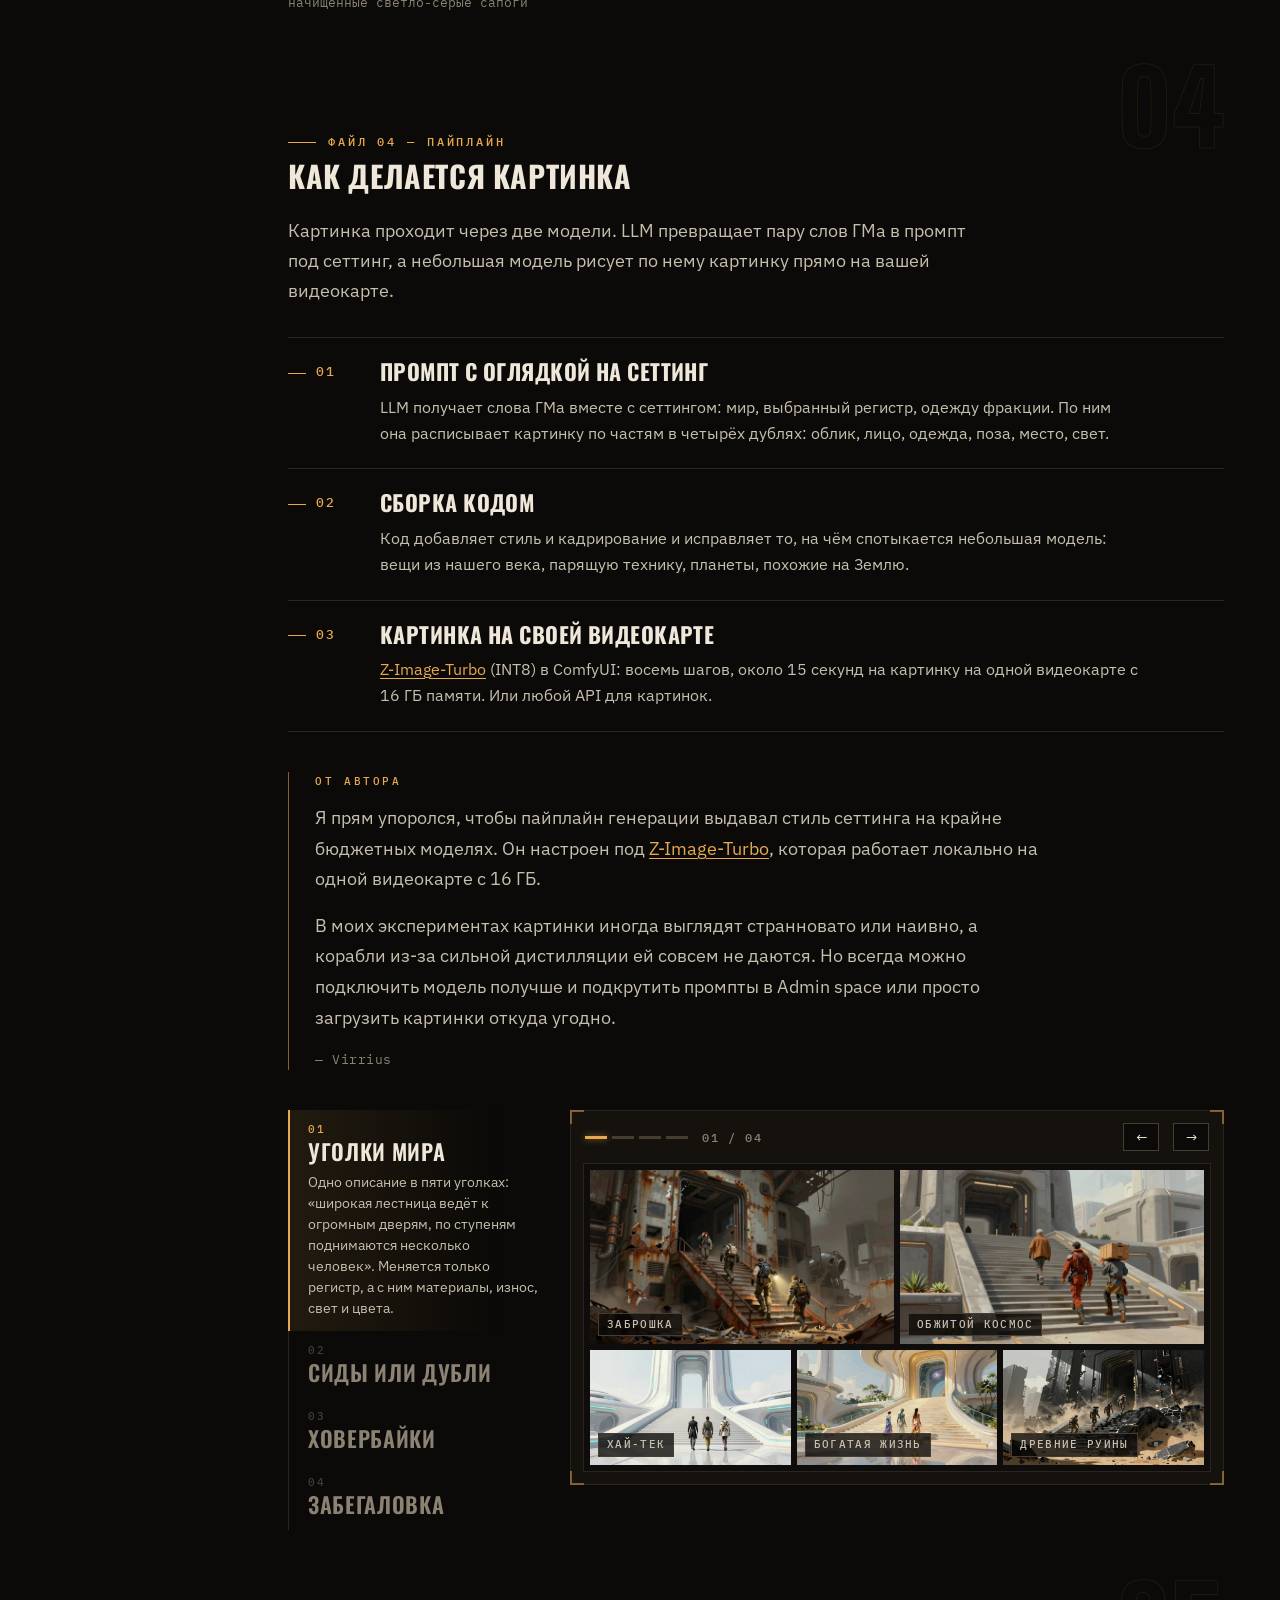
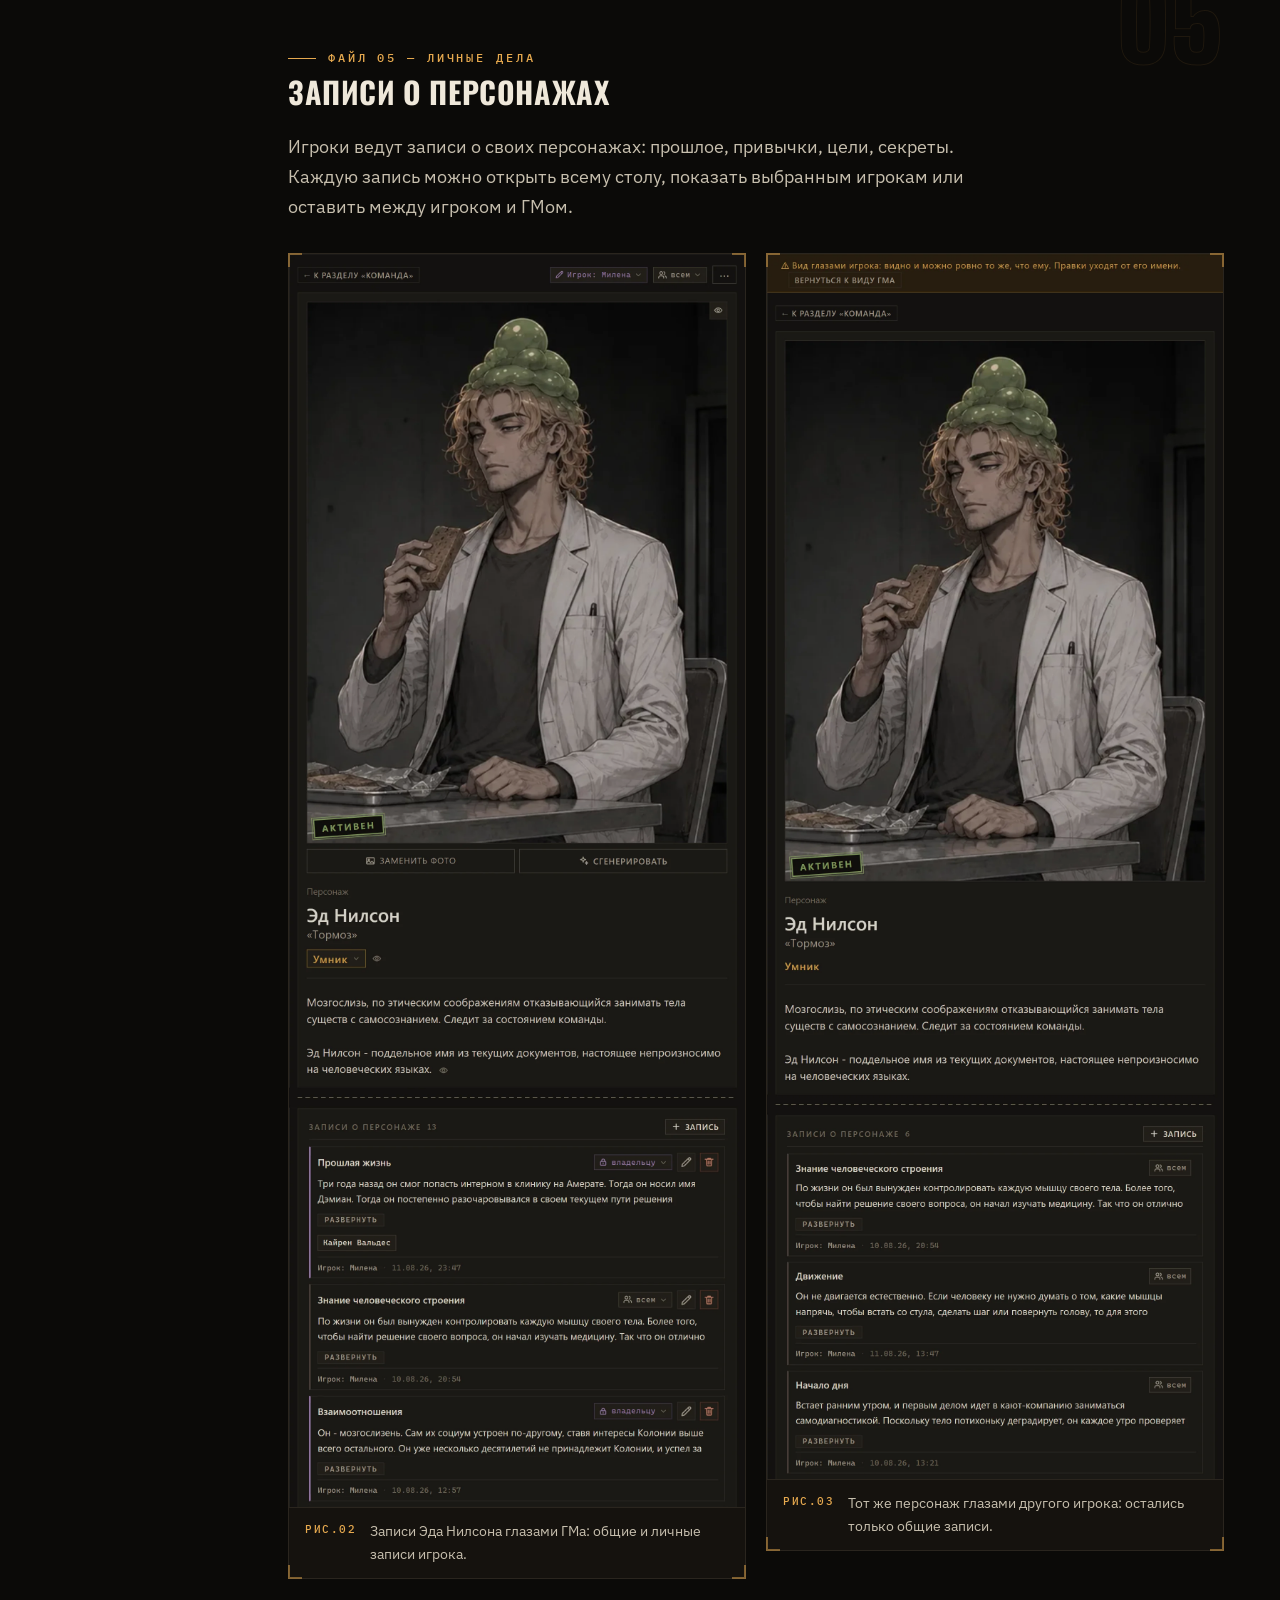
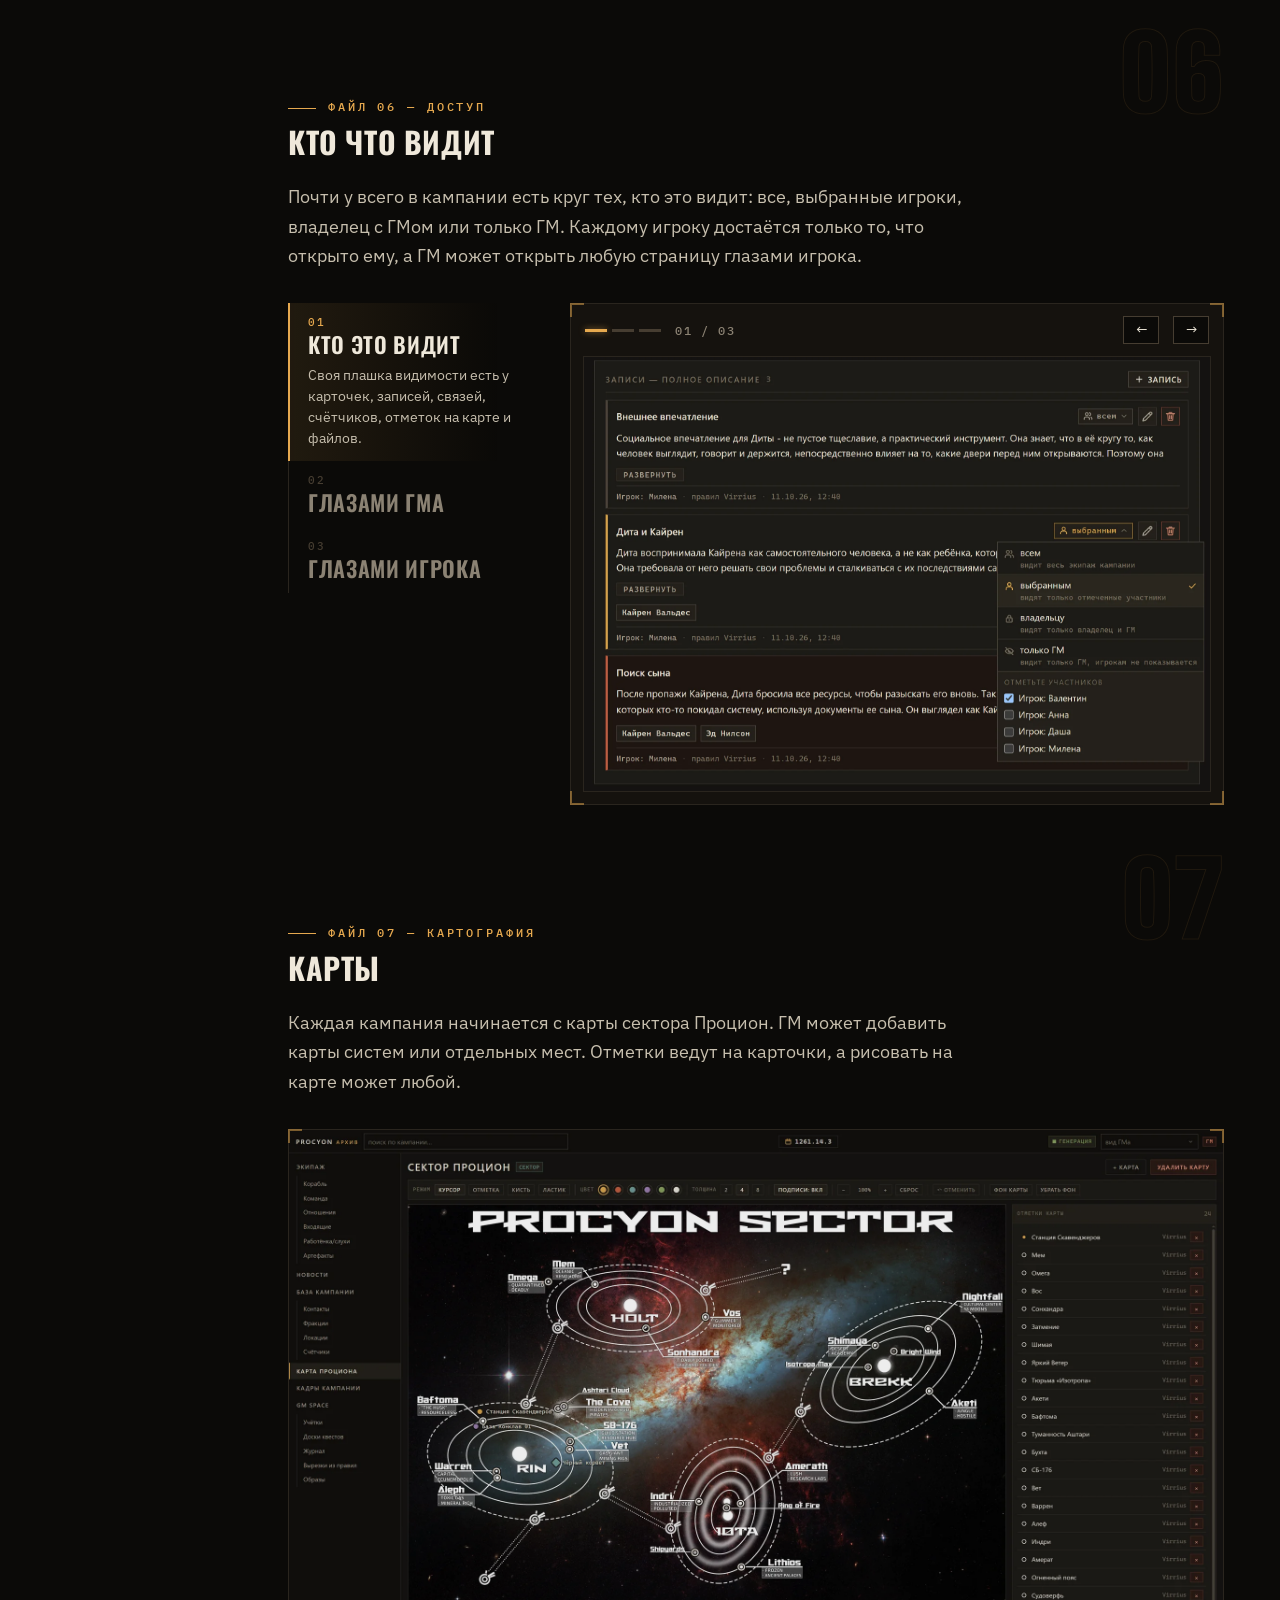
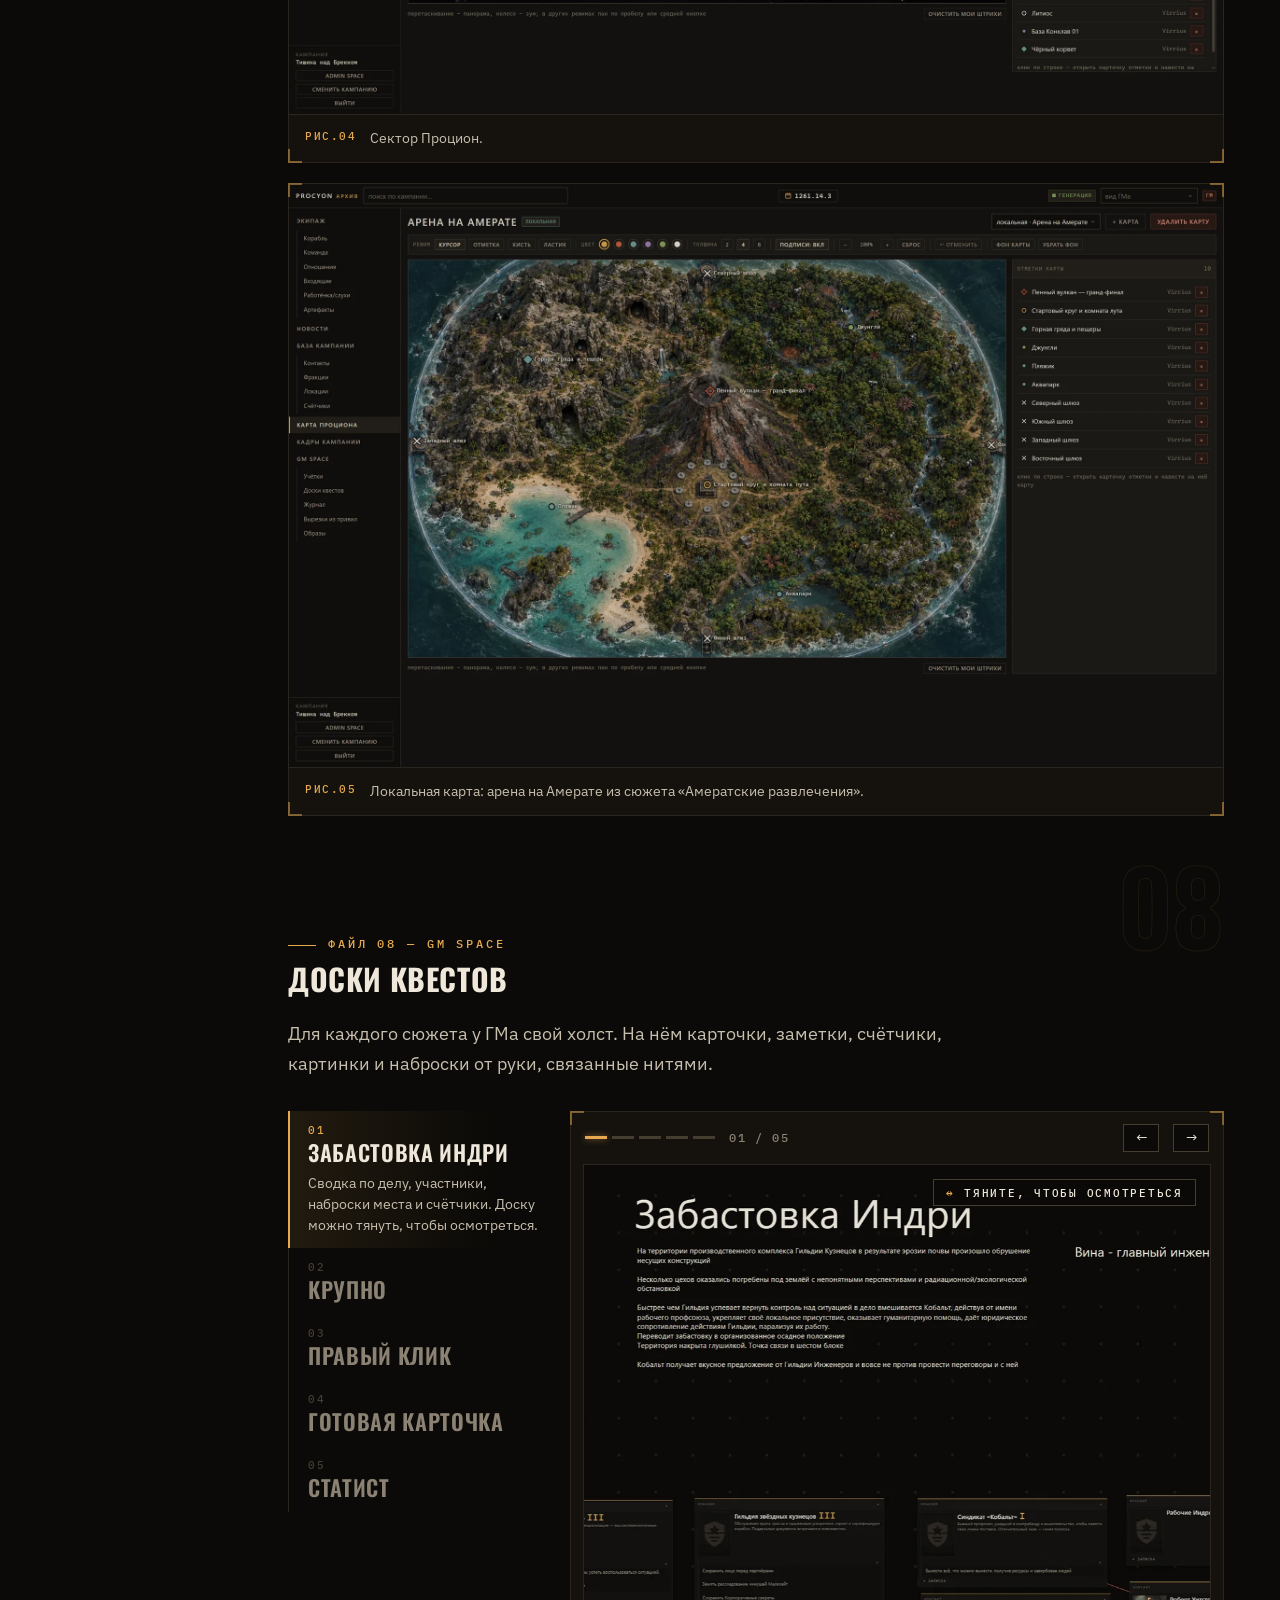
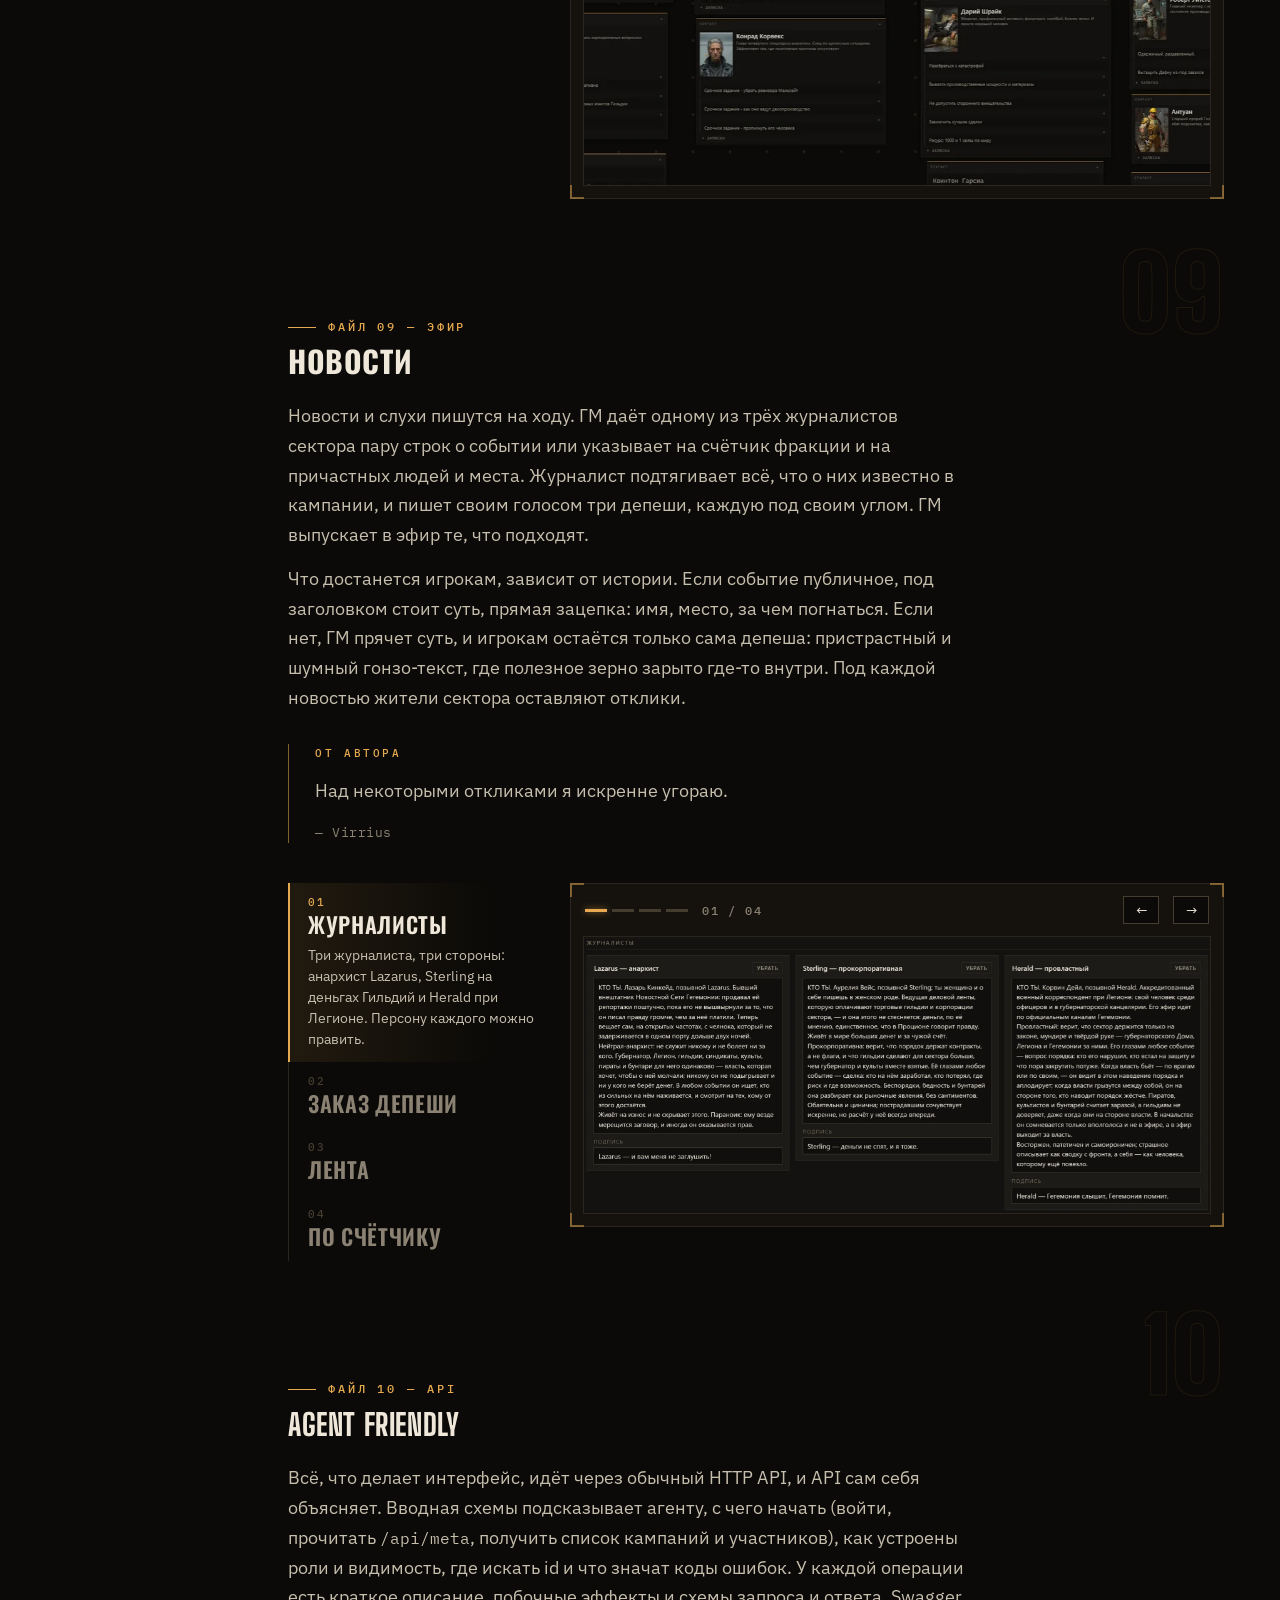
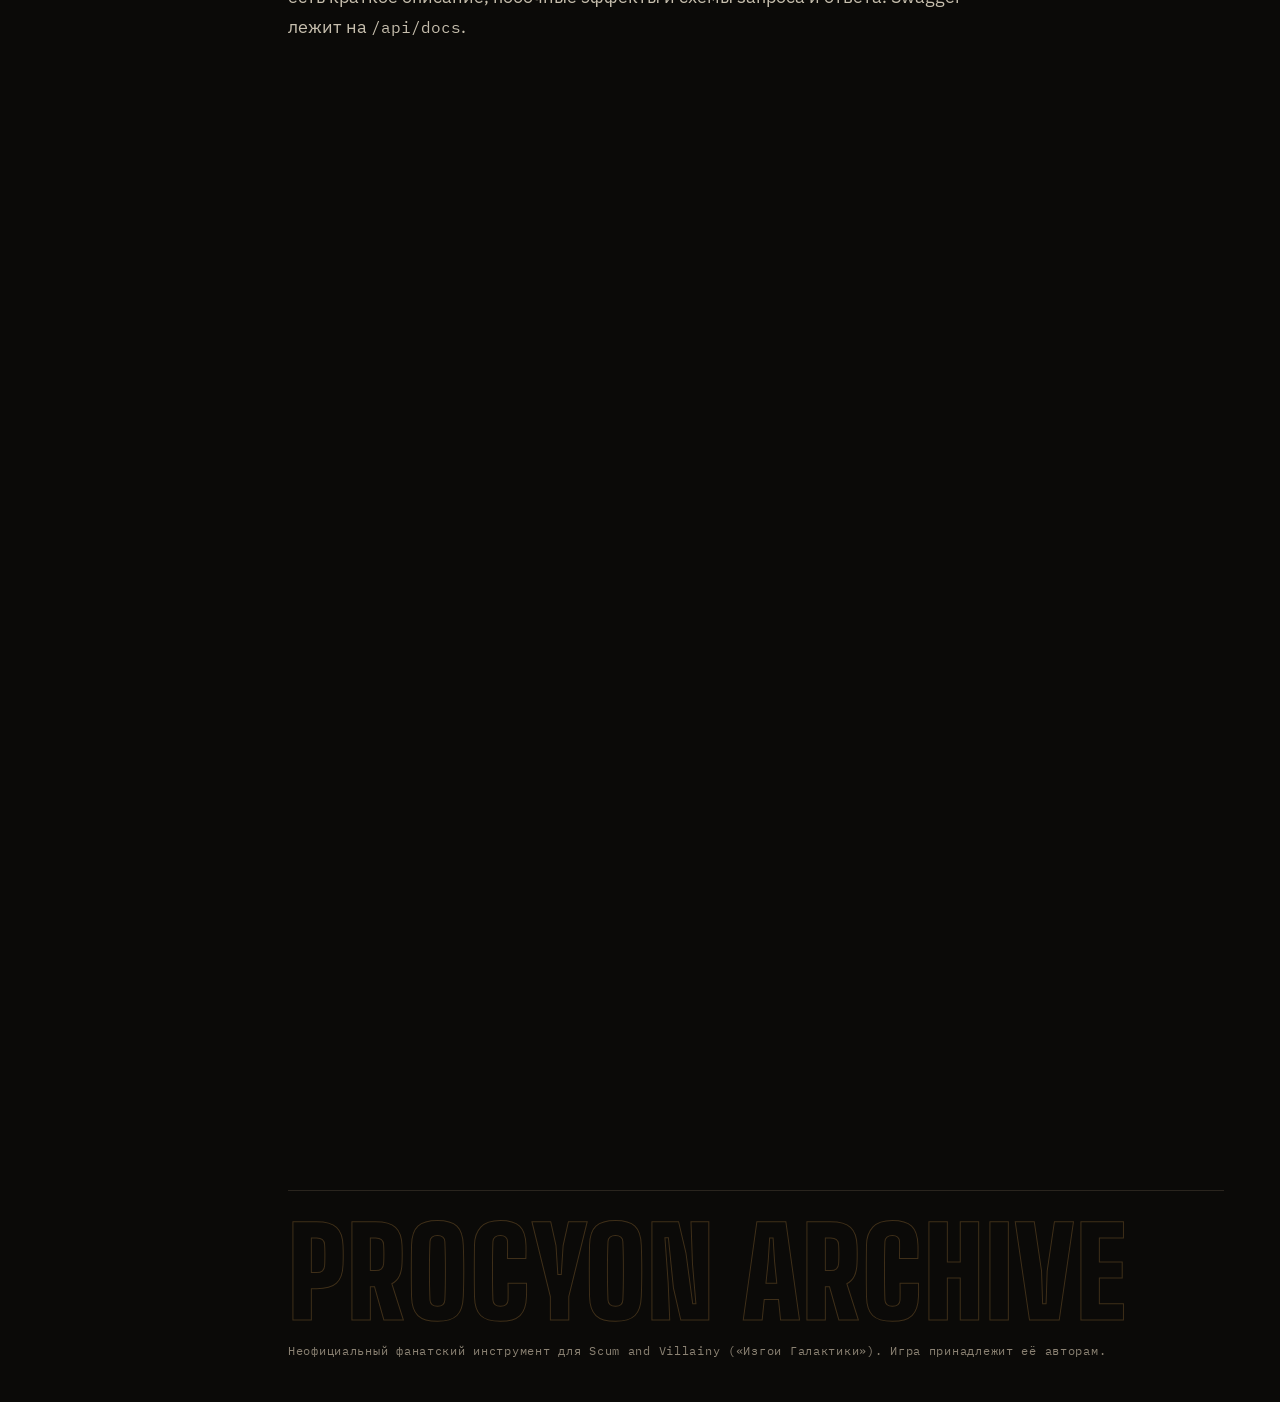
==== commit 2f116d4c: "Character sheet without the look in the header; asset inventory by lifestyle" ====
--- a/ru/index.html
+++ b/ru/index.html
@@ -174,7 +174,7 @@
       </div>
       <div class="slides">
         <div class="pane"><div class="scroll"><img src="../shots/ru/ship_full.webp" alt="Бланк корабля целиком" loading="lazy" width="1740" height="4250"></div></div>
-        <div class="pane"><img src="../shots/ru/char_full.webp" data-zoom alt="Бланк персонажа" loading="lazy" width="1740" height="1429"></div>
+        <div class="pane"><img src="../shots/ru/char_full.webp" data-zoom alt="Бланк персонажа" loading="lazy" width="1740" height="1365"></div>
         <div class="pane"><div class="scroll"><img src="../shots/ru/char_dossier.webp" alt="Досье персонажа" loading="lazy" width="1740" height="2275"></div></div>
       </div>
     </div>
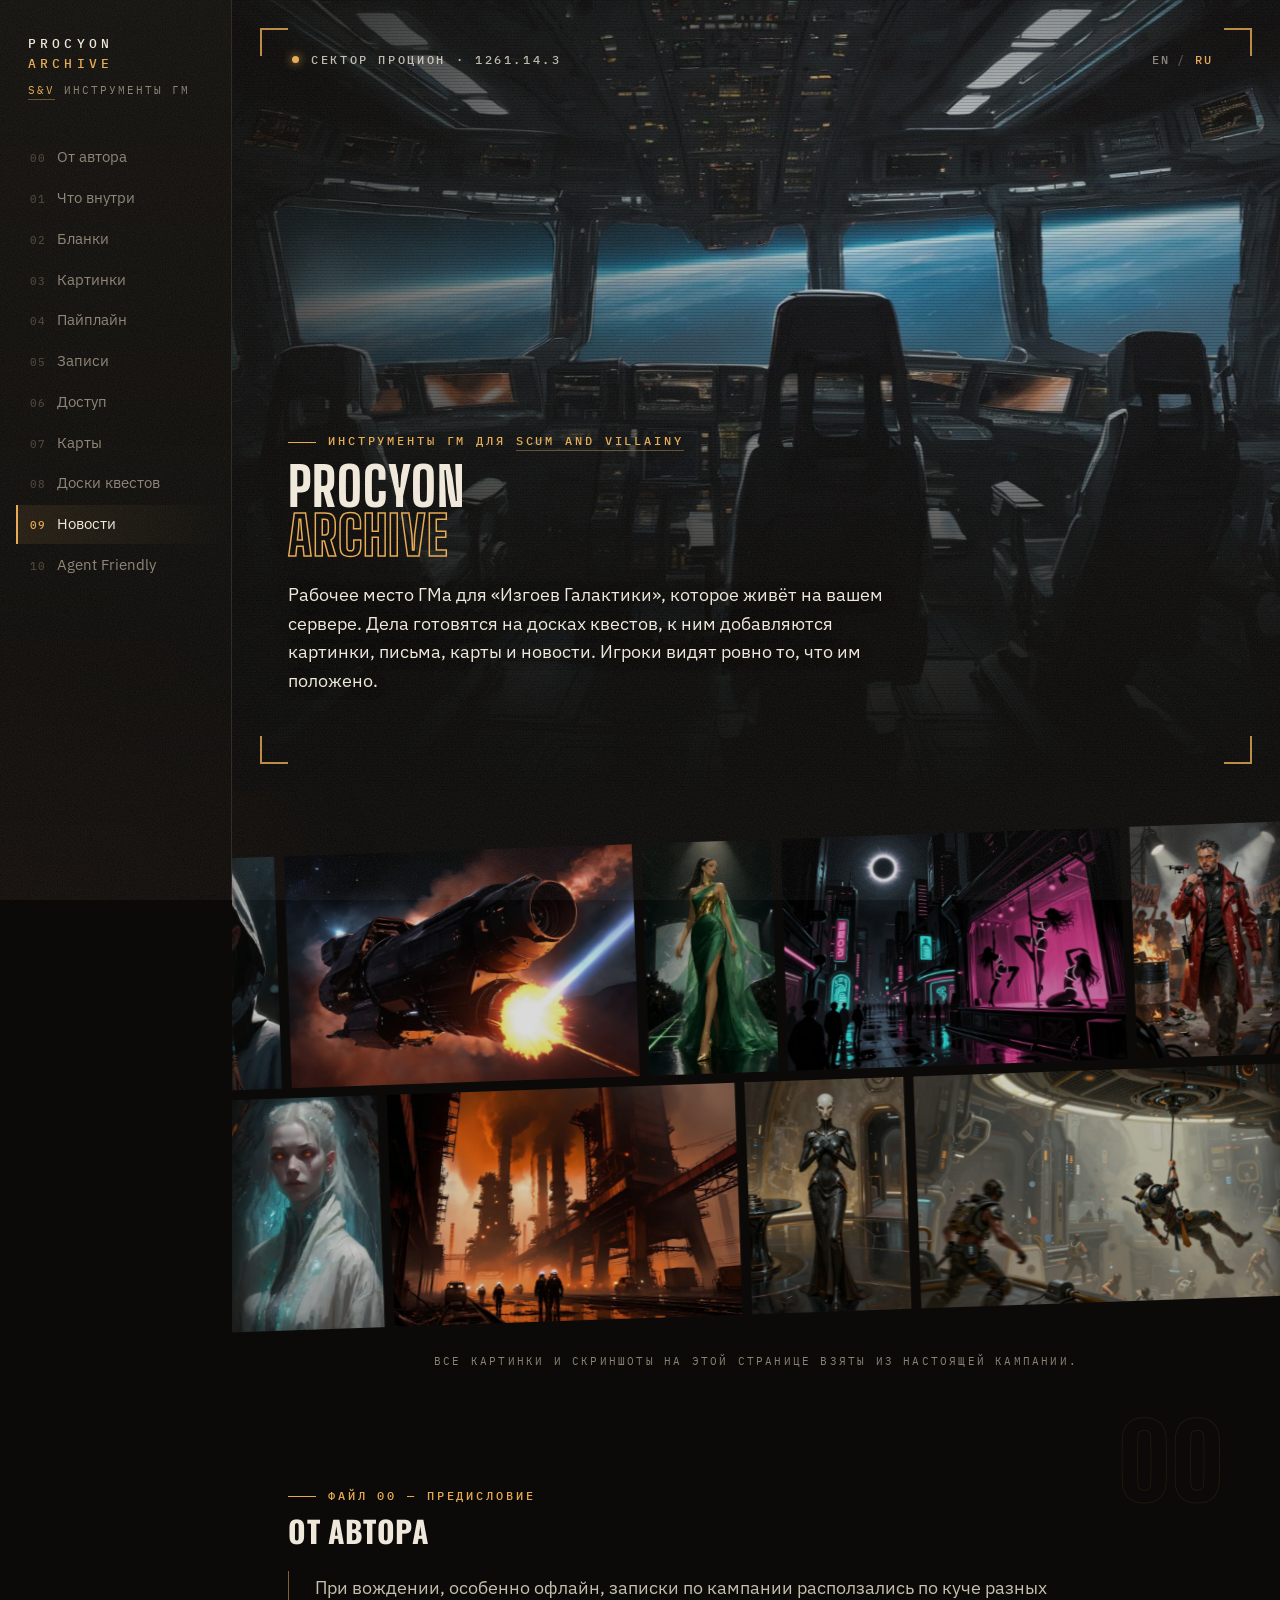
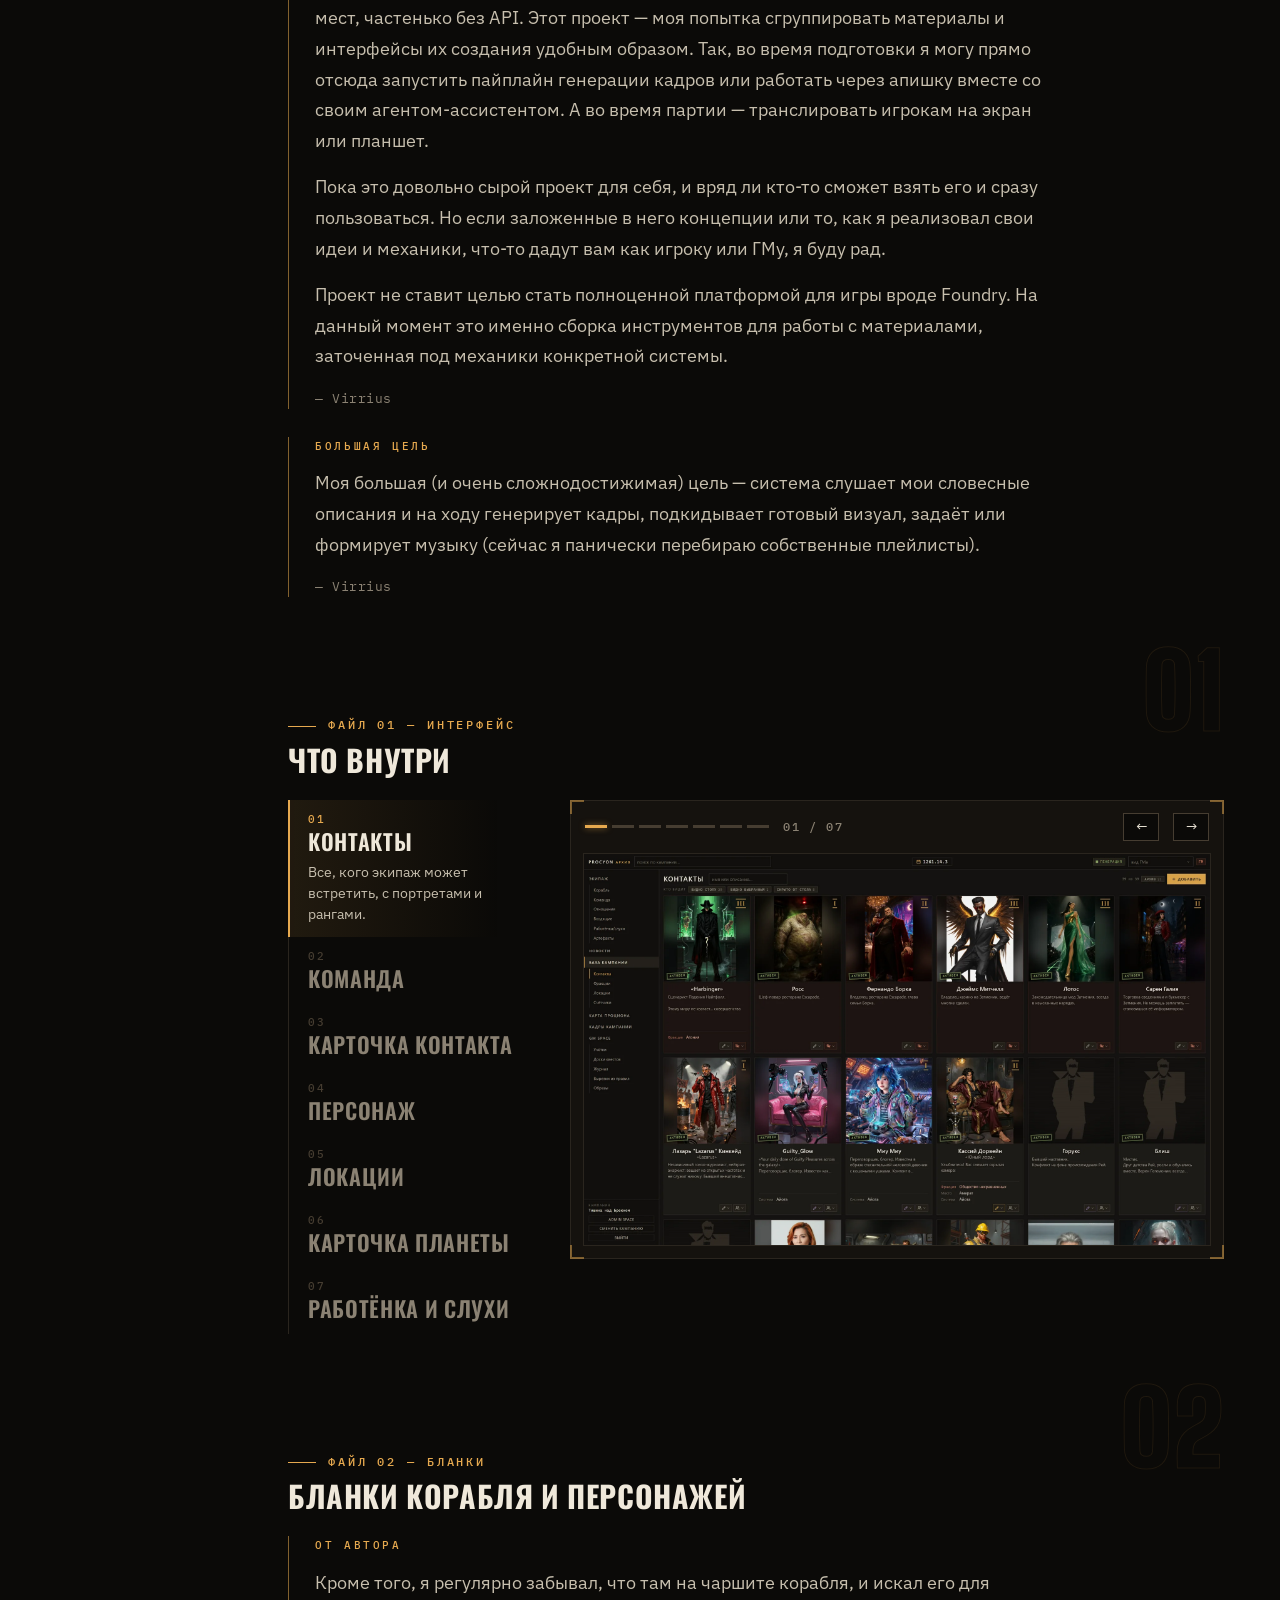
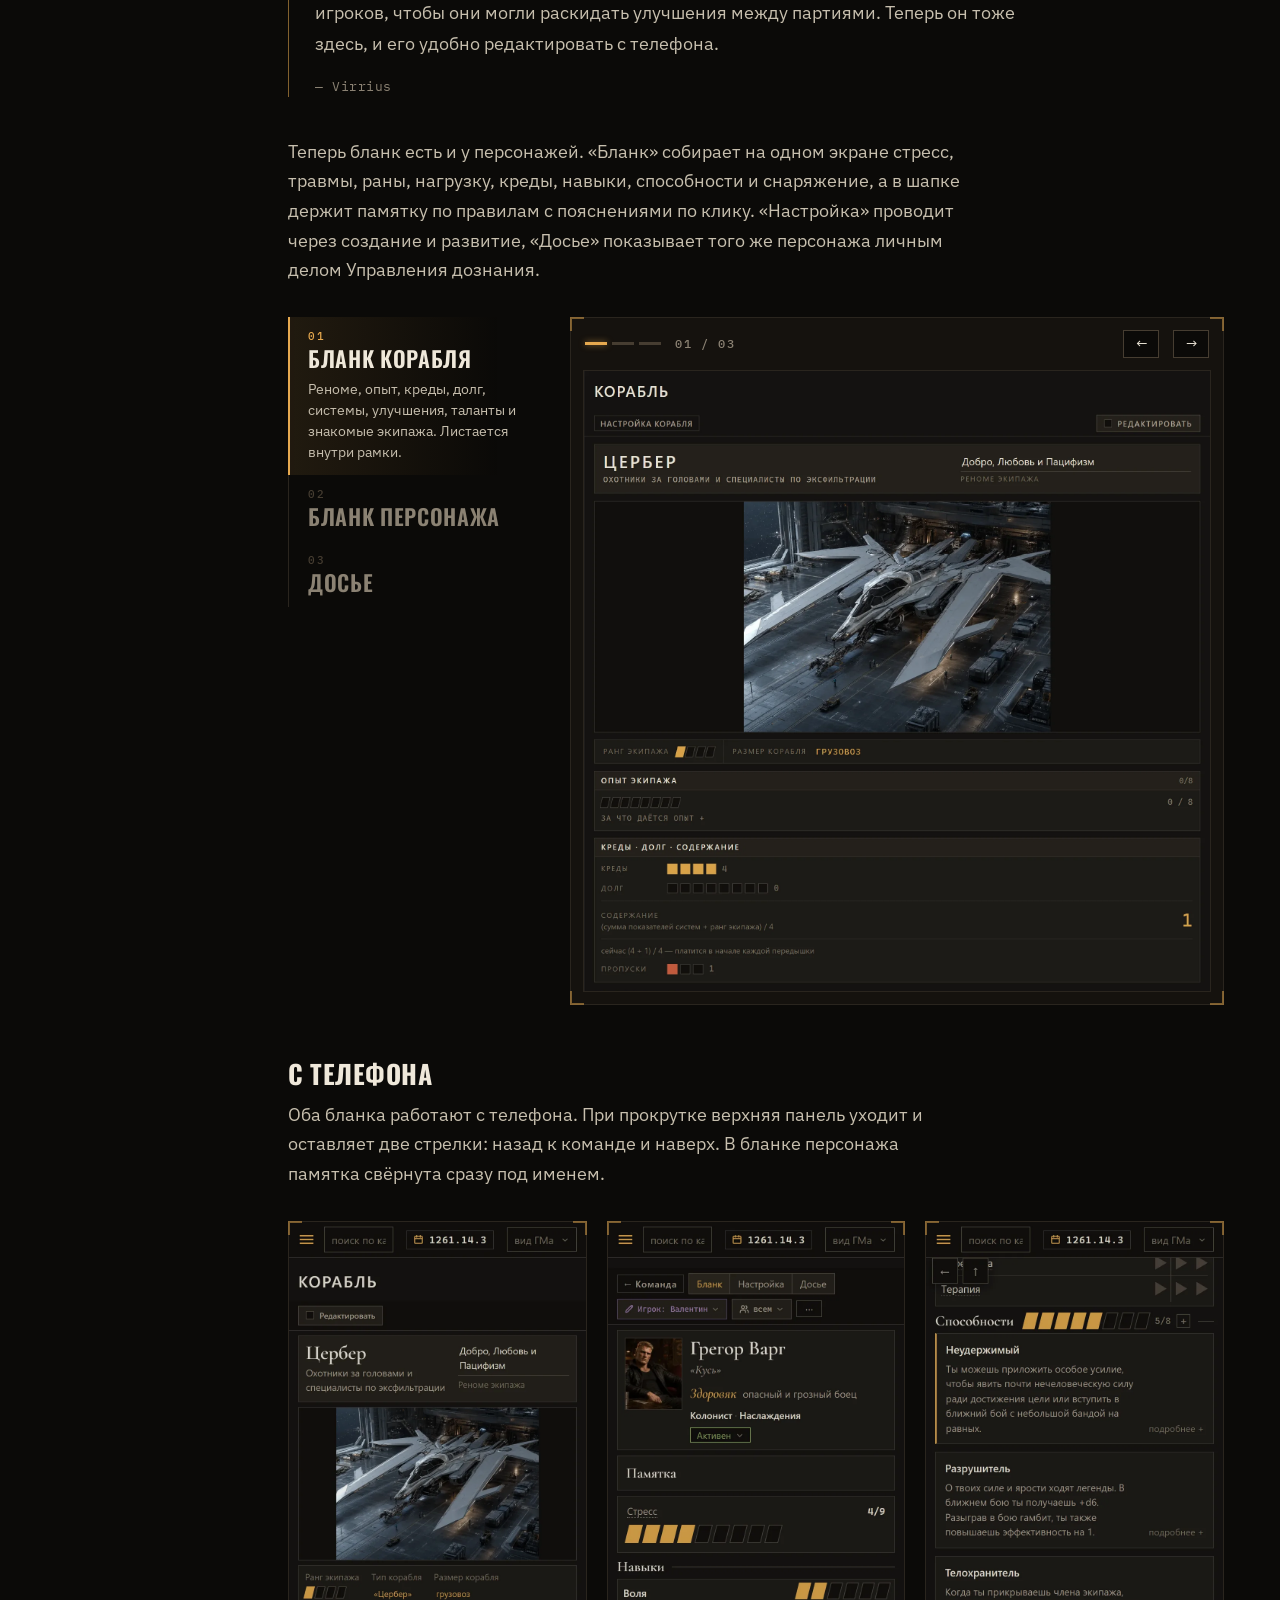
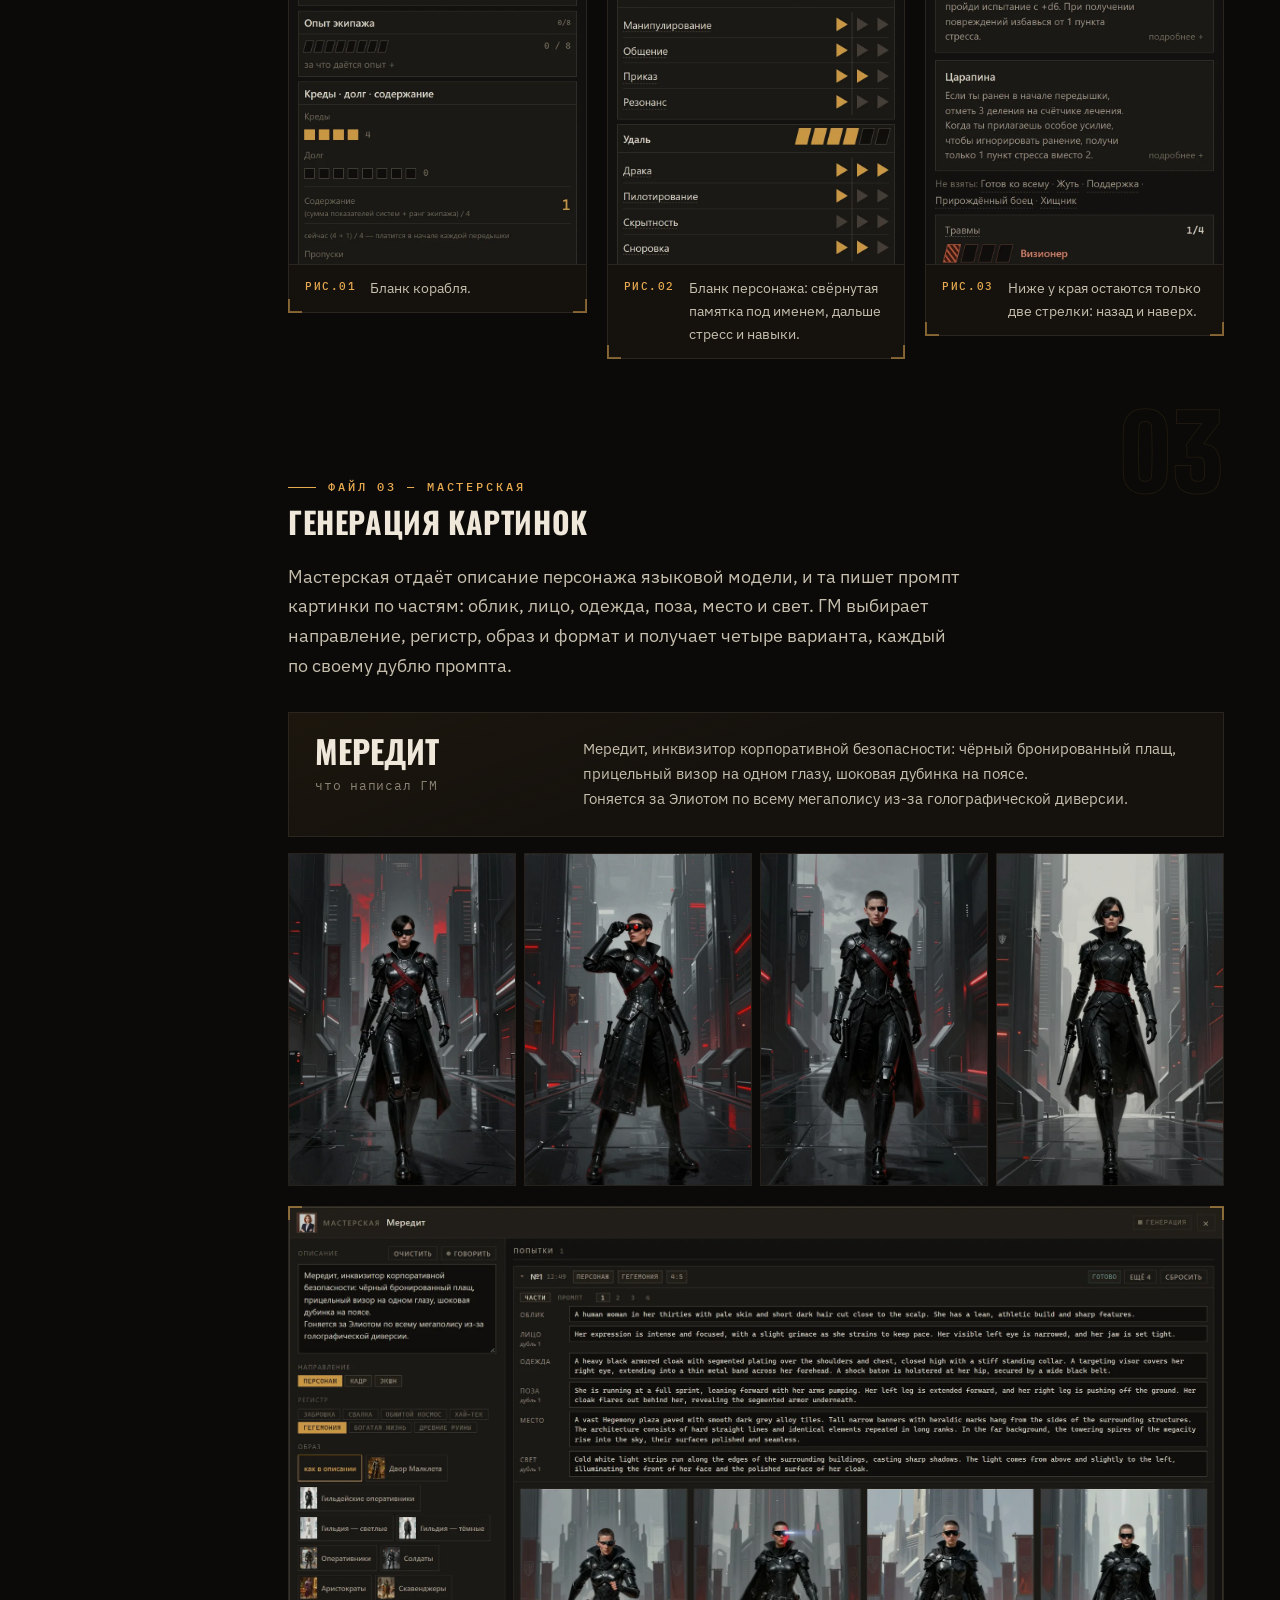
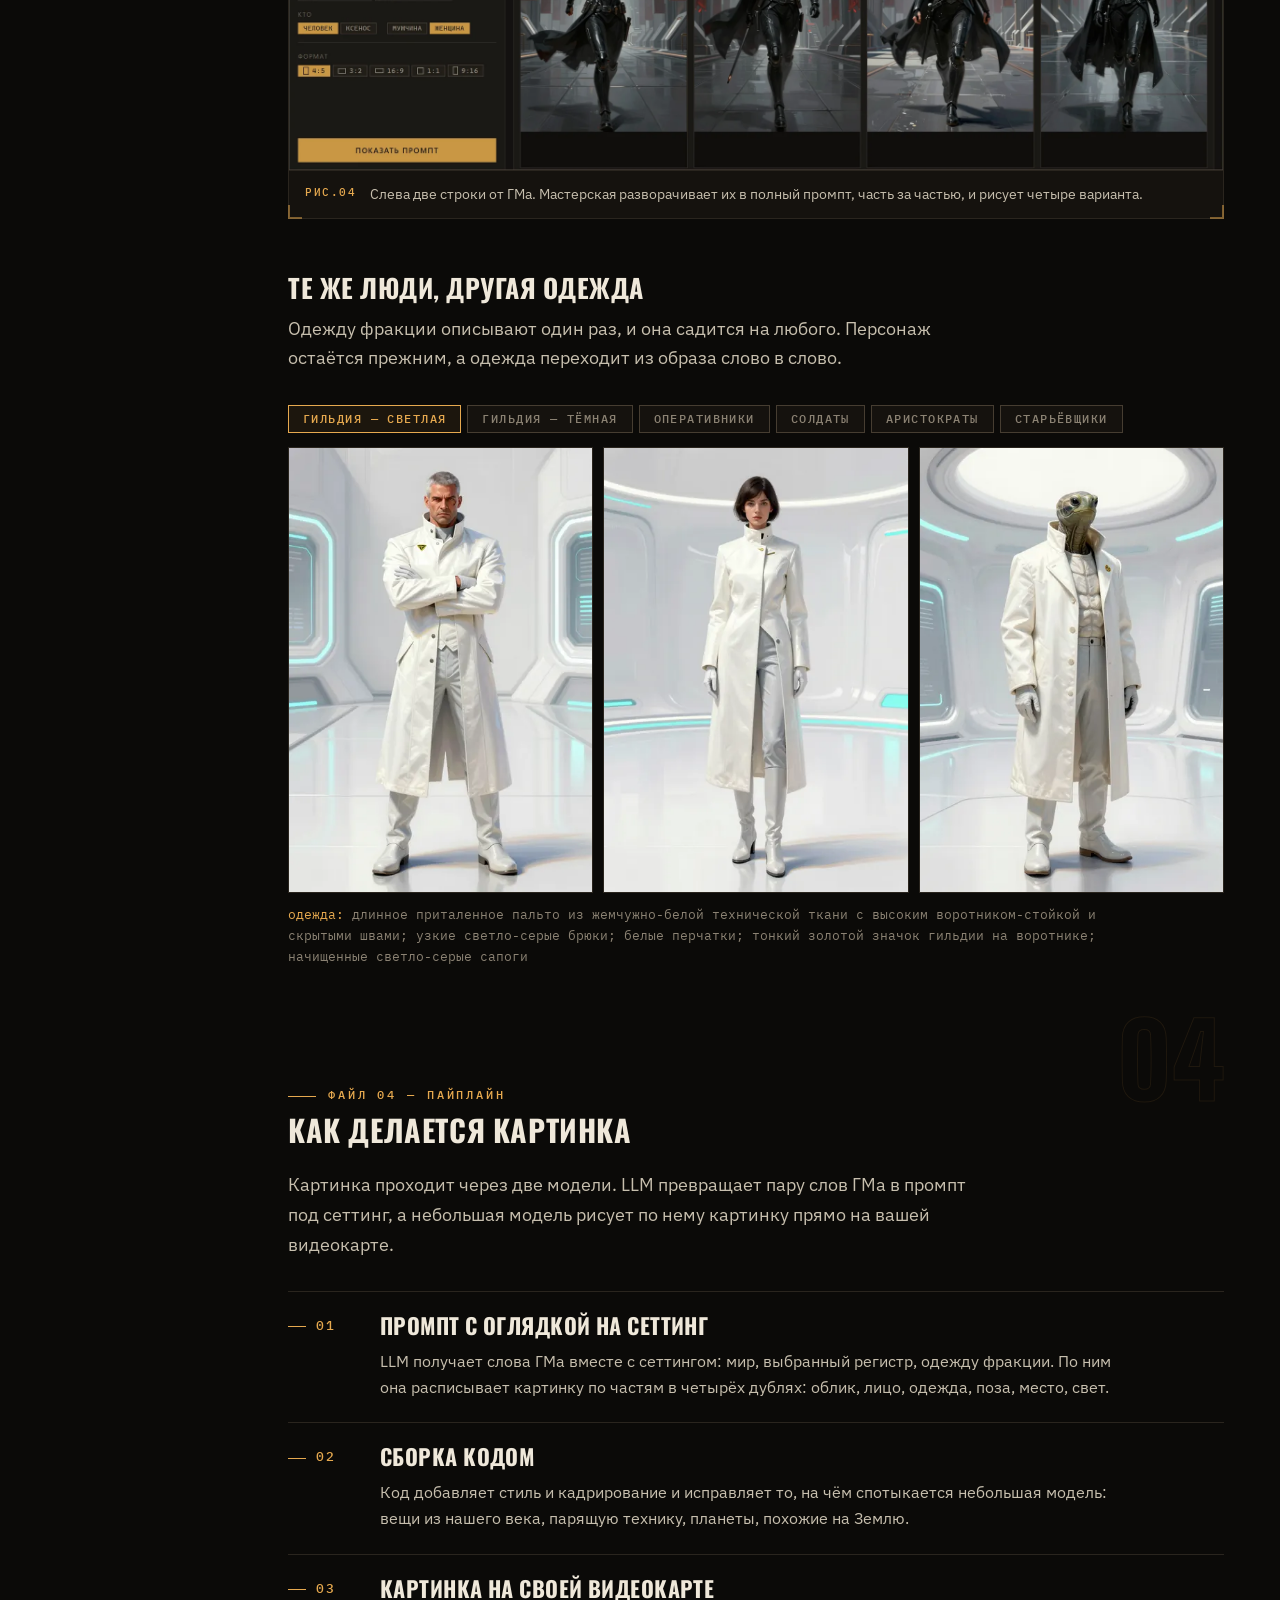
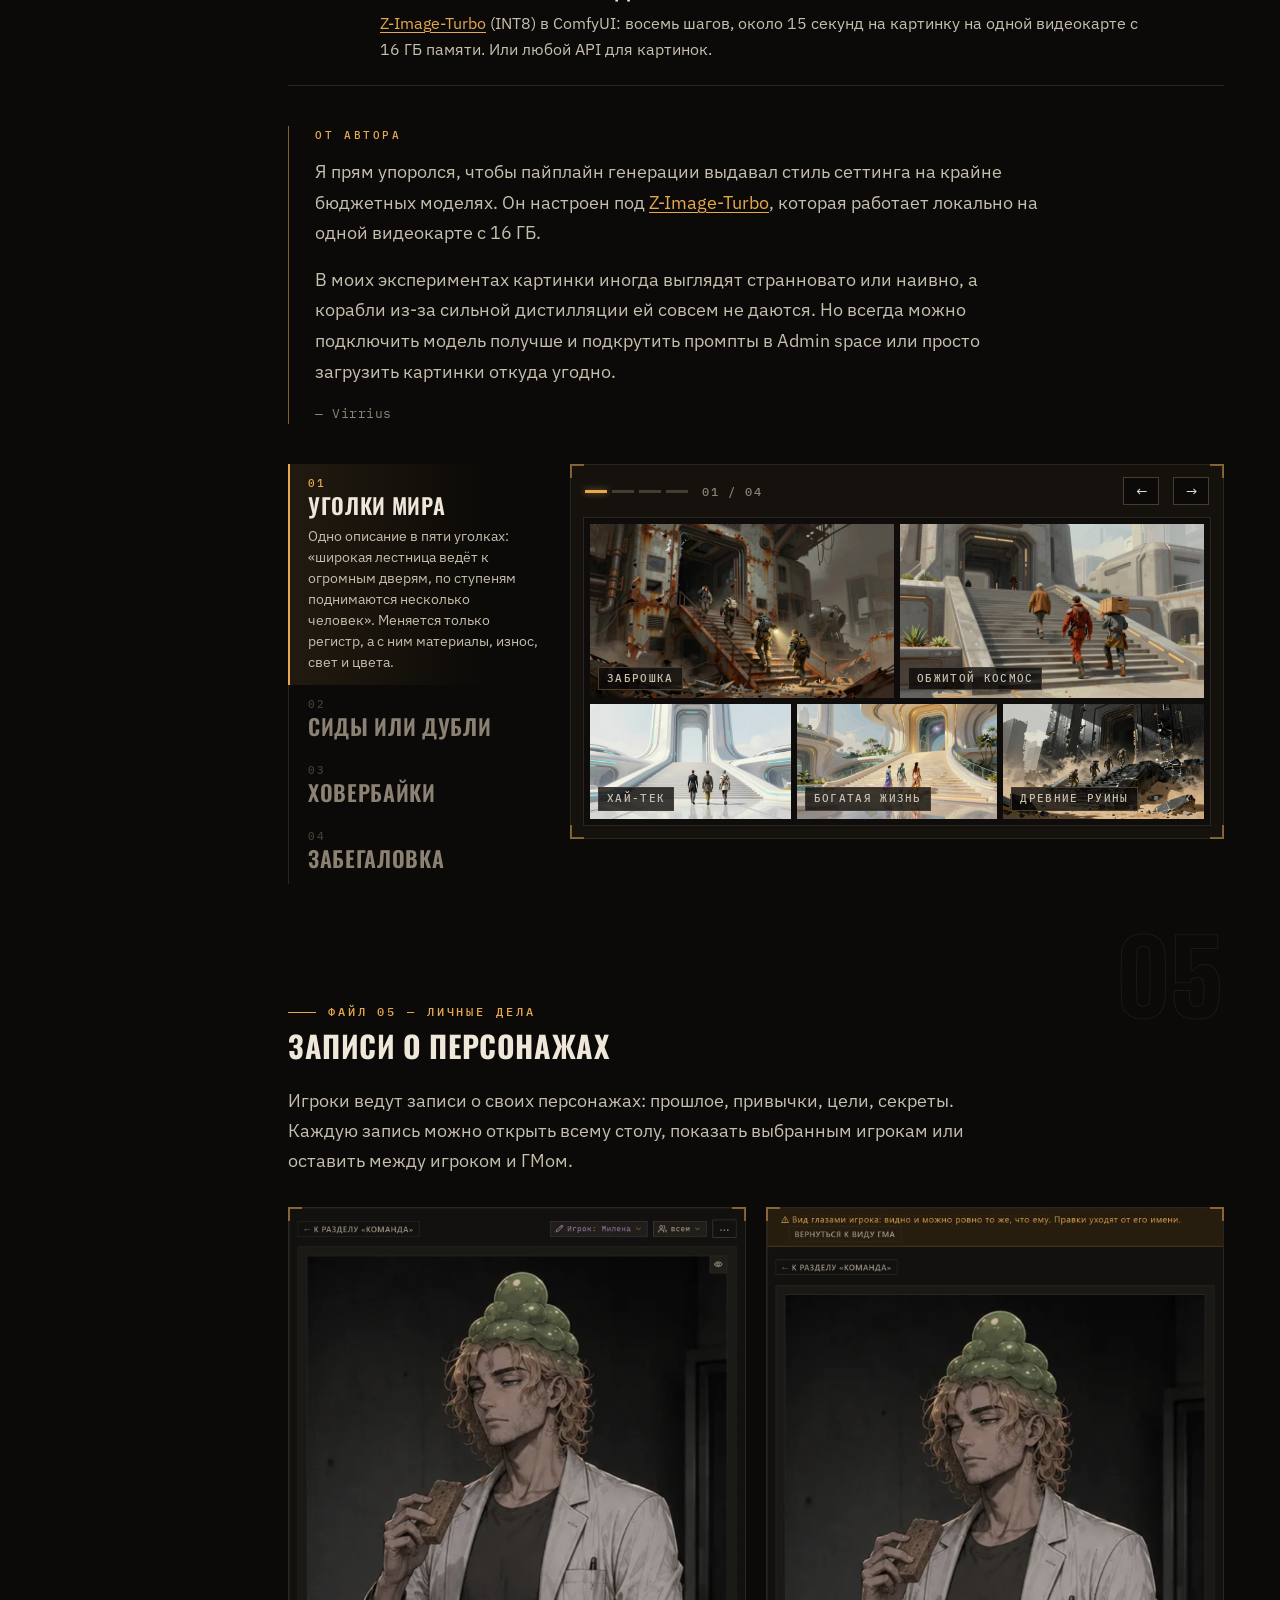
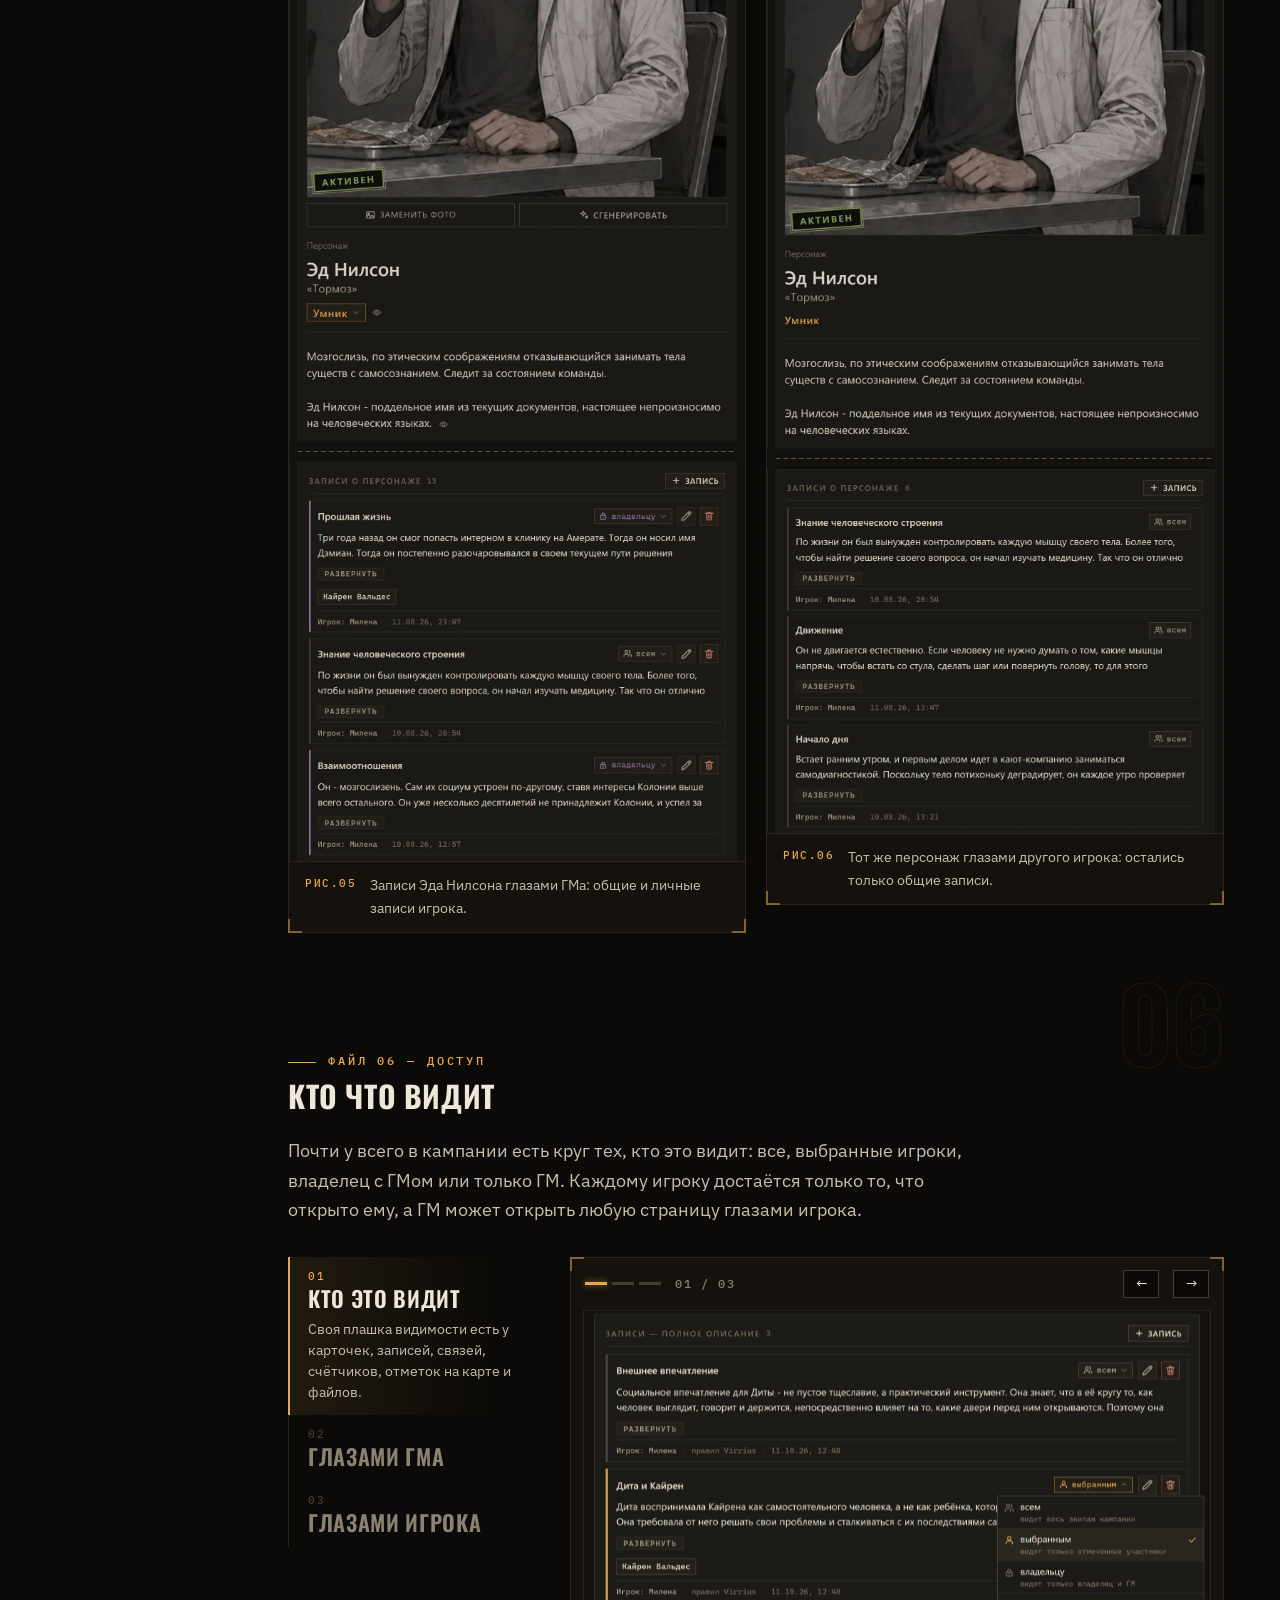
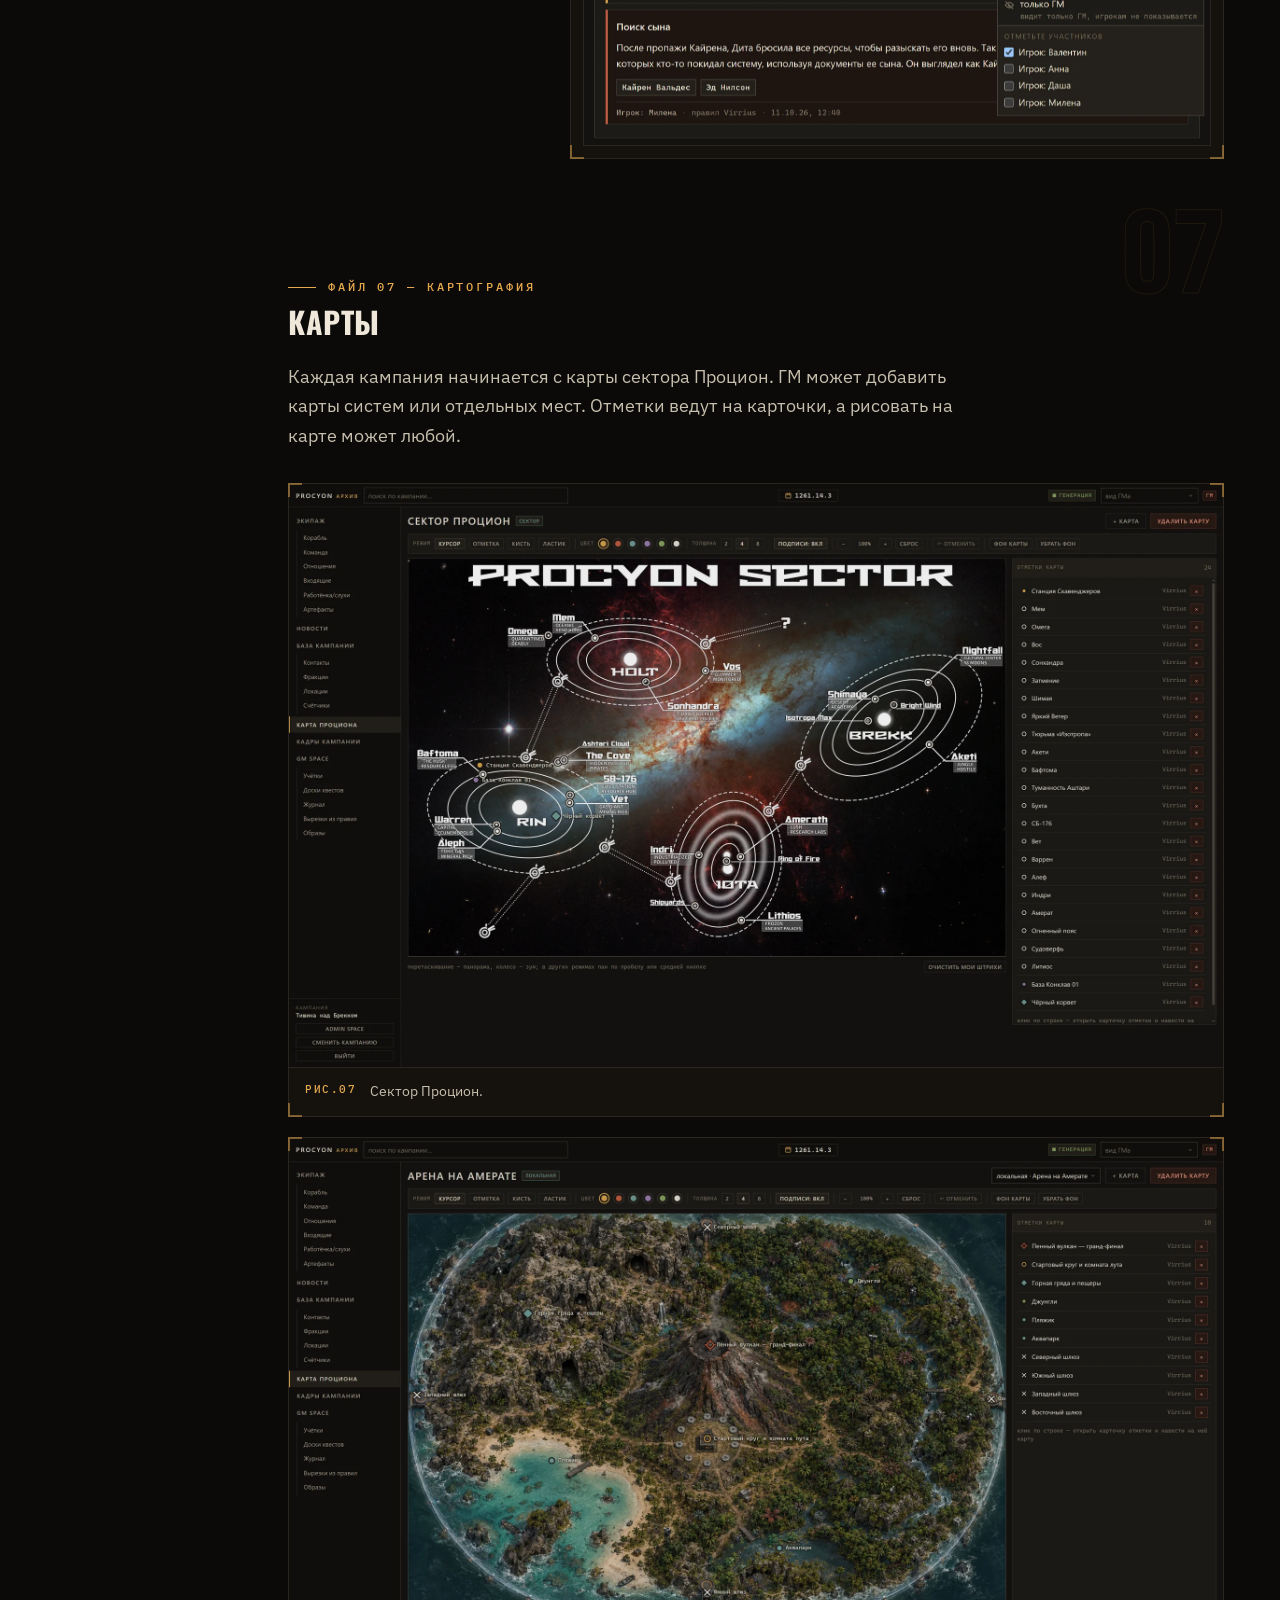
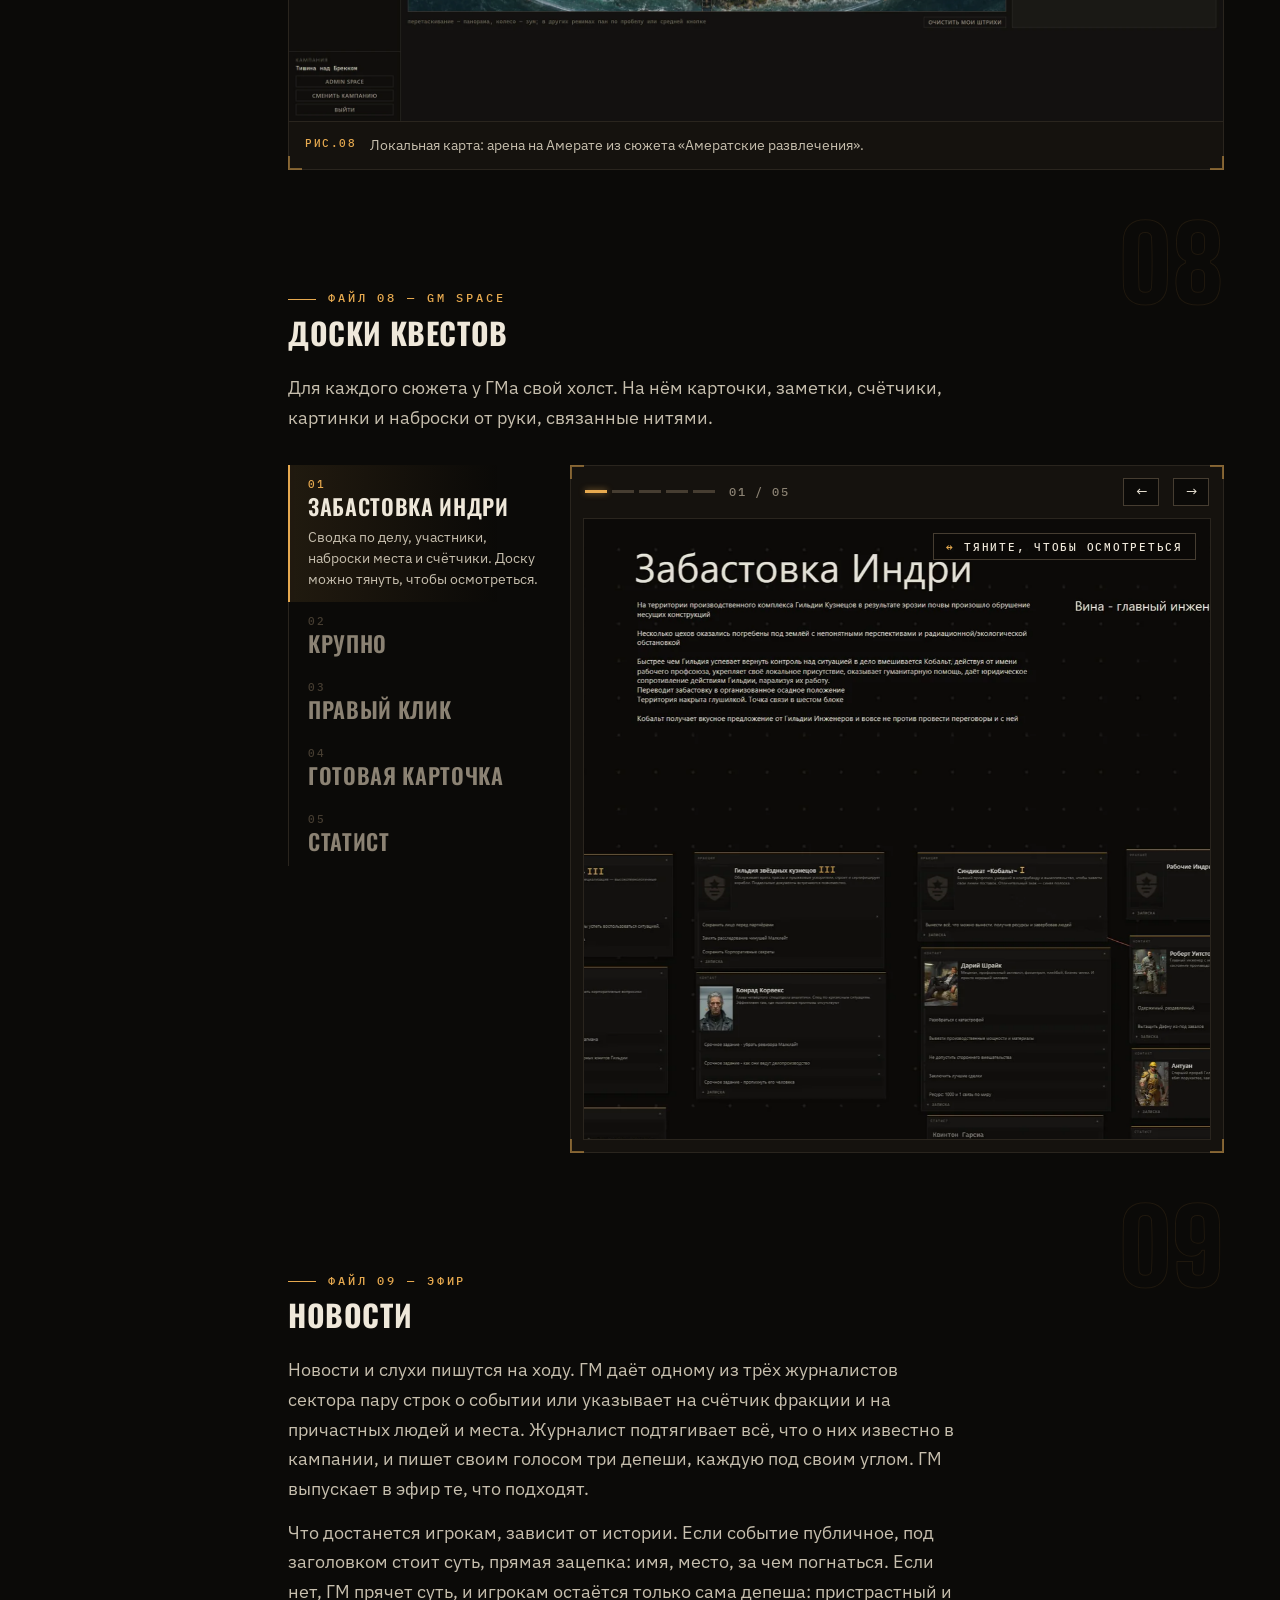
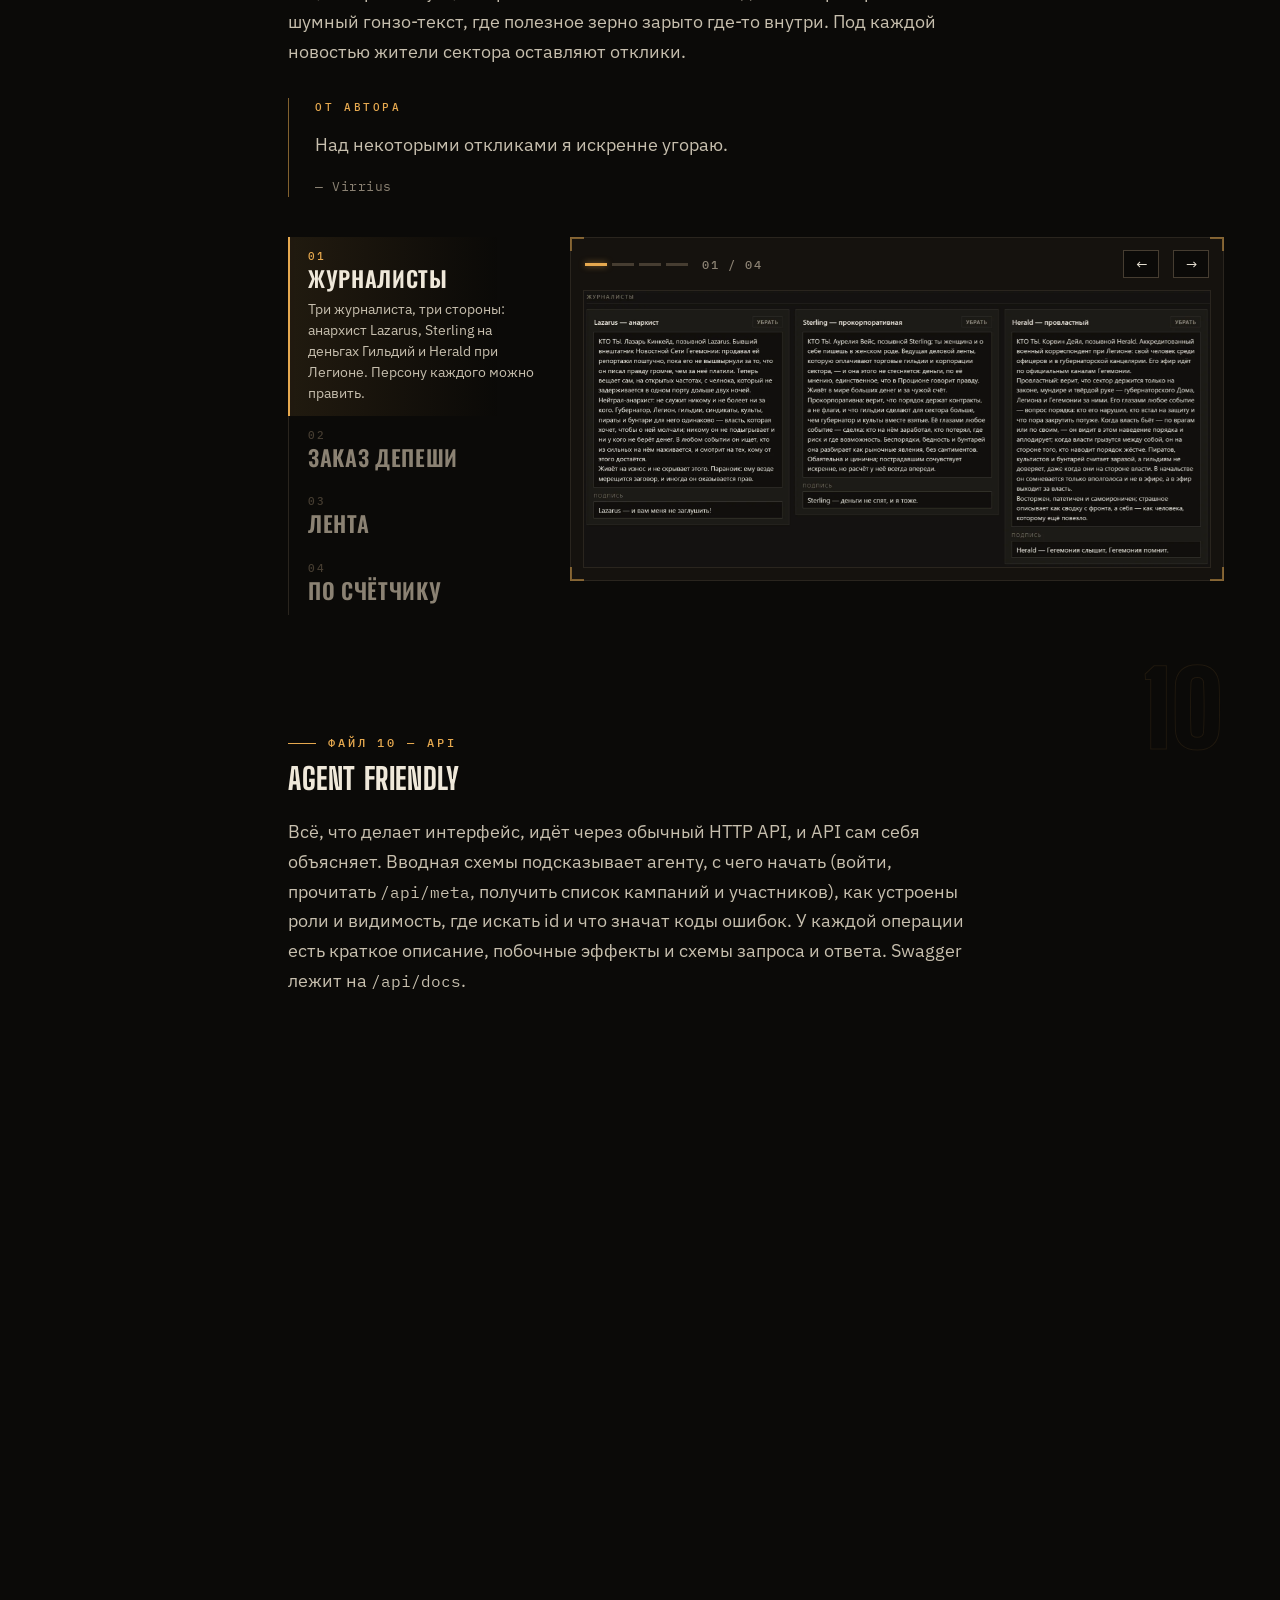
==== commit d09a3925: "Sheets: блок «С телефона», досье с новыми особыми отметками, крупный просмотр высоких кадров Co-Auth" ====
--- a/ru/index.html
+++ b/ru/index.html
@@ -173,10 +173,19 @@
         <button type="button" data-step="1" aria-label="Вперёд">→</button>
       </div>
       <div class="slides">
-        <div class="pane"><div class="scroll"><img src="../shots/ru/ship_full.webp" alt="Бланк корабля целиком" loading="lazy" width="1740" height="4250"></div></div>
+        <div class="pane"><div class="scroll"><img src="../shots/ru/ship_full.webp" data-zoom alt="Бланк корабля целиком" loading="lazy" width="1740" height="4250"></div></div>
         <div class="pane"><img src="../shots/ru/char_full.webp" data-zoom alt="Бланк персонажа" loading="lazy" width="1740" height="1365"></div>
-        <div class="pane"><div class="scroll"><img src="../shots/ru/char_dossier.webp" alt="Досье персонажа" loading="lazy" width="1740" height="2275"></div></div>
-      </div>
+        <div class="pane"><div class="scroll"><img src="../shots/ru/char_dossier.webp" data-zoom alt="Досье персонажа" loading="lazy" width="1740" height="2275"></div></div>
+      </div>
+    </div>
+  </div>
+  <div class="phones">
+    <h3>С телефона</h3>
+    <p class="note">Оба бланка работают с телефона. При прокрутке верхняя панель уходит и оставляет две стрелки: назад к команде и наверх. В бланке персонажа памятка свёрнута сразу под именем.</p>
+    <div class="phone-row">
+      <figure class="shot"><img src="../shots/ru/phone_ship.webp" data-zoom alt="Бланк корабля с телефона" loading="lazy" width="780" height="1688"><figcaption>Бланк корабля.</figcaption></figure>
+      <figure class="shot"><img src="../shots/ru/phone_char.webp" data-zoom alt="Бланк персонажа с телефона" loading="lazy" width="780" height="1688"><figcaption>Бланк персонажа: свёрнутая памятка под именем, дальше стресс и навыки.</figcaption></figure>
+      <figure class="shot"><img src="../shots/ru/phone_char_scroll.webp" data-zoom alt="Бланк персонажа с телефона, ниже по странице" loading="lazy" width="780" height="1688"><figcaption>Ниже у края остаются только две стрелки: назад и наверх.</figcaption></figure>
     </div>
   </div>
 </section>
--- a/promo.css
+++ b/promo.css
@@ -179,7 +179,6 @@
 .viewer:not([data-mode="snap"]) .slides > .on { display: block; animation: pane-in .35s ease both; }
 @keyframes pane-in { from { opacity: 0; } to { opacity: 1; } }
 .pane .scroll { max-height: min(70vh, 620px); }
-.slides .scroll img { cursor: default; }
 
 /* генерация: описание и варианты */
 .example { display: grid; grid-template-columns: minmax(0, 1fr); gap: 16px; margin-bottom: 20px; }
@@ -195,7 +194,9 @@
   transition: transform .3s, border-color .3s, filter .3s; }
 .four img:hover { transform: translateY(-4px); border-color: var(--amber); filter: none; }
 .looks { margin-top: 56px; }
-.looks h3 { margin: 0 0 10px; font: 800 26px/1.1 var(--display); letter-spacing: .02em; text-transform: uppercase; color: var(--text); }
+.phones { margin-top: 56px; }
+.phone-row { display: grid; grid-template-columns: repeat(3, minmax(0, 1fr)); gap: 20px; max-width: 960px; align-items: start; }
+.looks h3, .phones h3 { margin: 0 0 10px; font: 800 26px/1.1 var(--display); letter-spacing: .02em; text-transform: uppercase; color: var(--text); }
 .look-tabs { display: flex; flex-wrap: wrap; gap: 6px; margin: 4px 0 14px; }
 .look-tabs button { padding: 7px 14px; border: 1px solid var(--line2); background: var(--panel); font: 500 12px/1 var(--mono);
   letter-spacing: .12em; text-transform: uppercase; color: var(--dim); cursor: pointer; }
@@ -241,6 +242,9 @@
 .lb.full.on { display: block; }
 .lb.full.drag { cursor: grabbing; }
 .lb.full img { max-width: none; max-height: none; margin: 0 auto; cursor: inherit; -webkit-user-drag: none; }
+.lb.tall { display: none; overflow-y: auto; overscroll-behavior: contain; }
+.lb.tall.on { display: block; }
+.lb.tall img { display: block; max-height: none; margin: 0 auto; }
 .lb .x { top: 14px; right: 14px; }
 .lb .pv { left: 12px; top: 50%; transform: translateY(-50%); }
 .lb .nx { right: 12px; top: 50%; transform: translateY(-50%); }
@@ -301,6 +305,10 @@
   .pano-hint { top: 8px; right: 8px; padding: 4px 8px 3px; font-size: 10px; }
   .slides .pano img { width: 1500px; }
   .pair, .example { grid-template-columns: minmax(0, 1fr); }
+  /* телефоны — лентой с прокруткой вбок */
+  .phone-row { grid-template-columns: none; grid-auto-flow: column; grid-auto-columns: 78%; gap: 12px;
+    overflow-x: auto; scroll-snap-type: x mandatory; padding-bottom: 6px; }
+  .phone-row > figure { scroll-snap-align: start; }
   .four { grid-template-columns: repeat(2, minmax(0, 1fr)); }
   .foot { margin-top: 100px; }
   .lb { padding: 8px; }
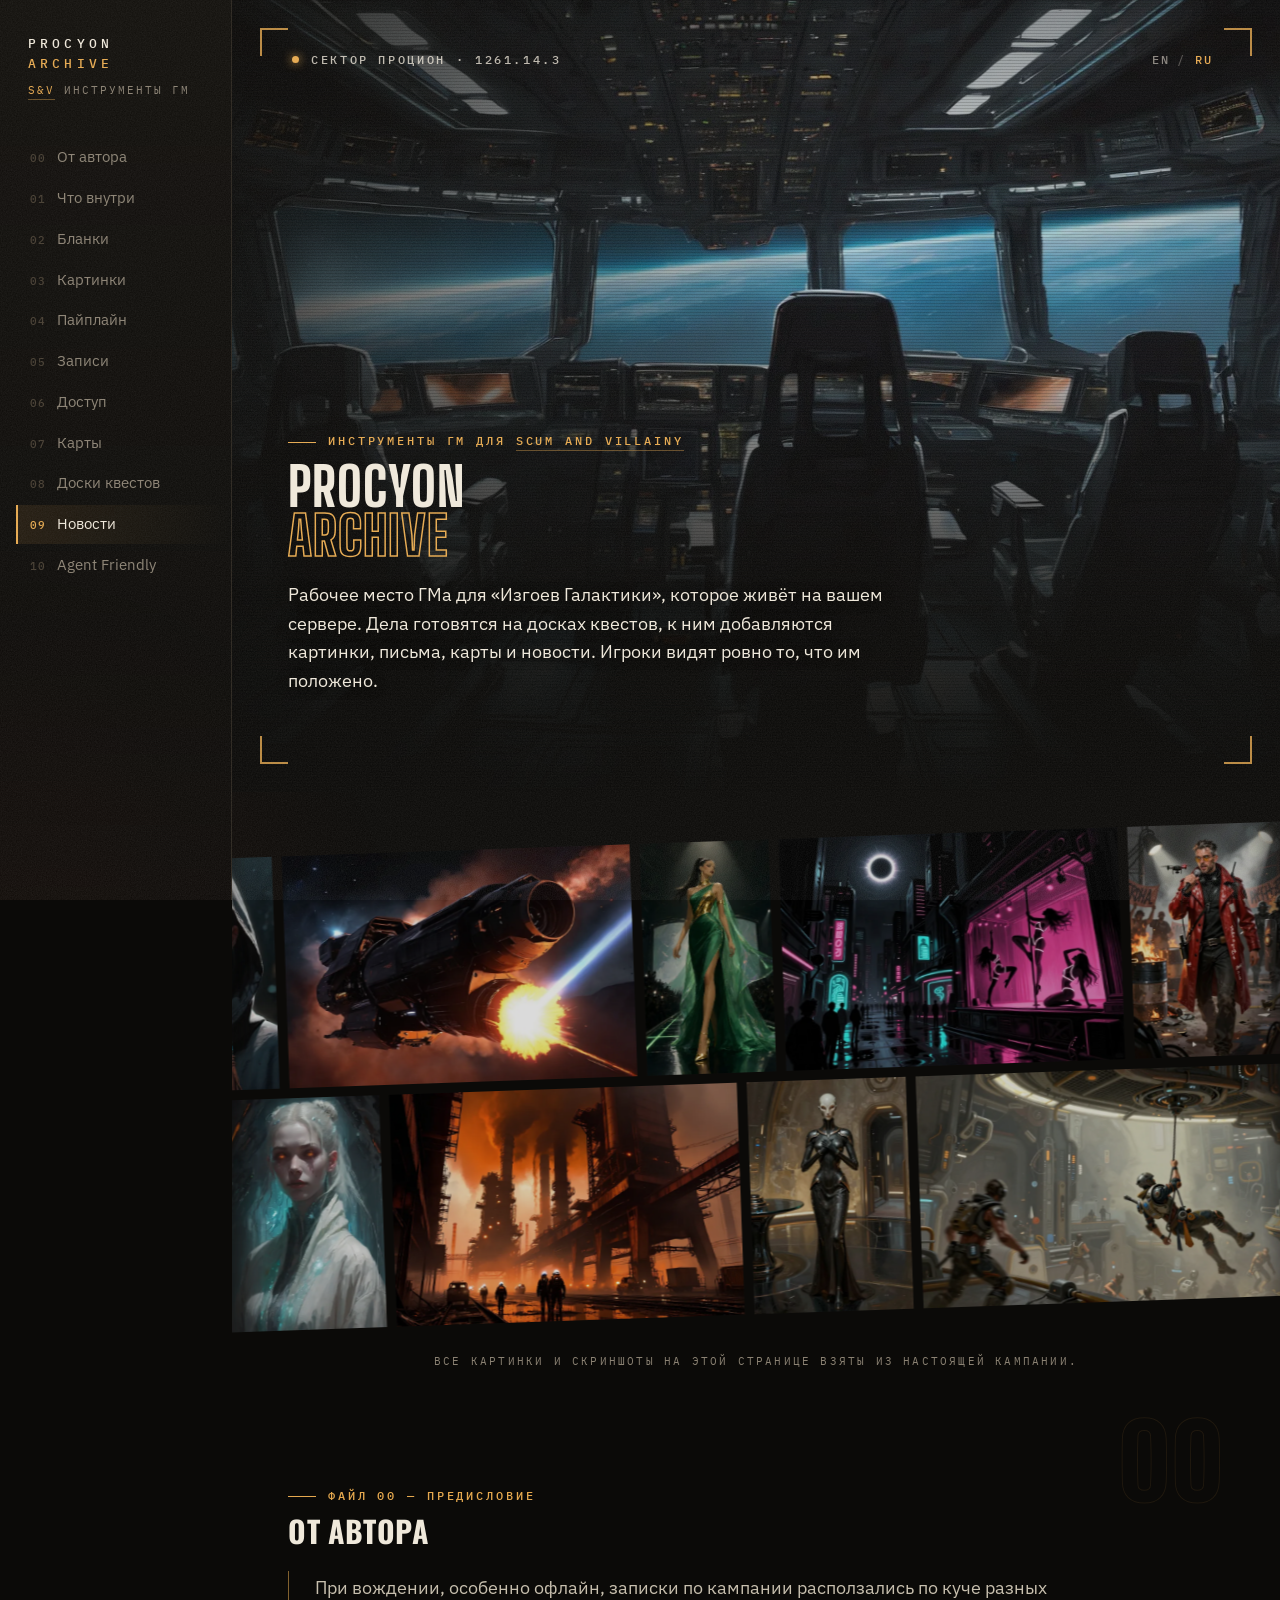
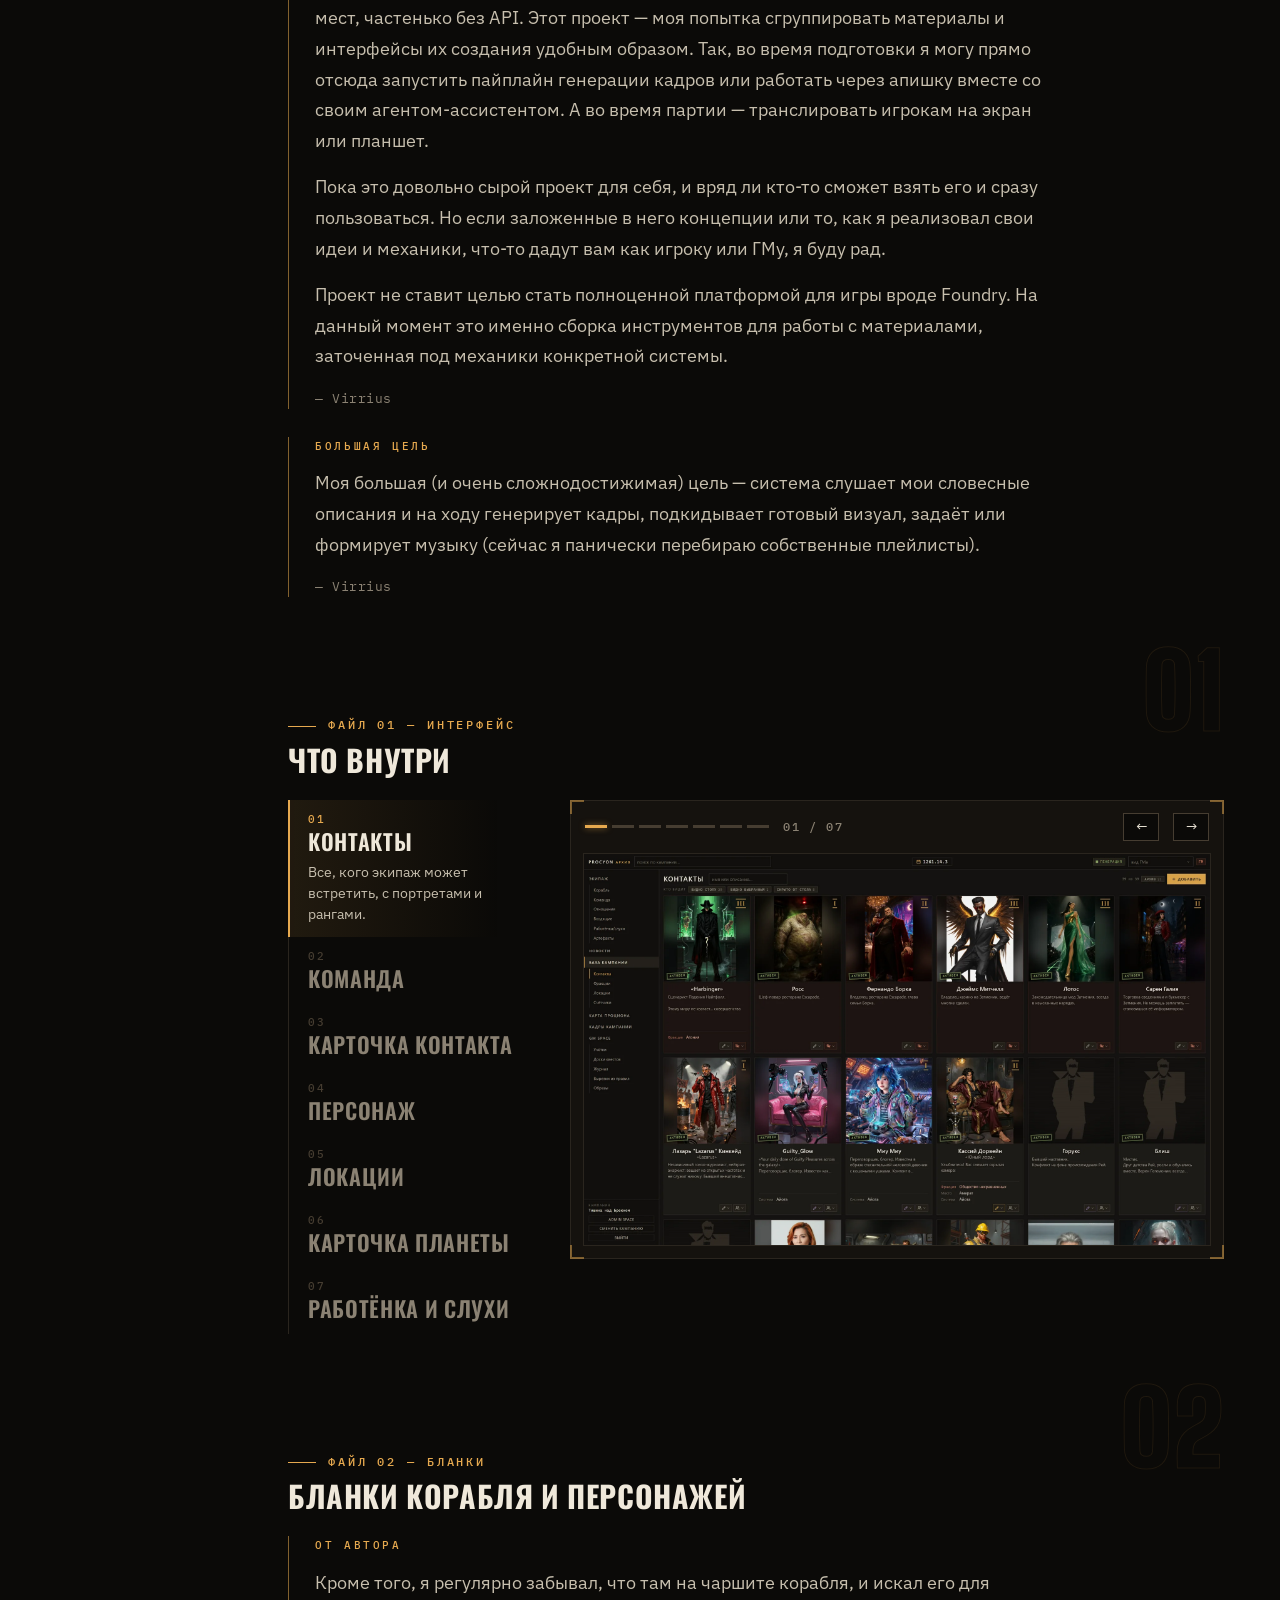
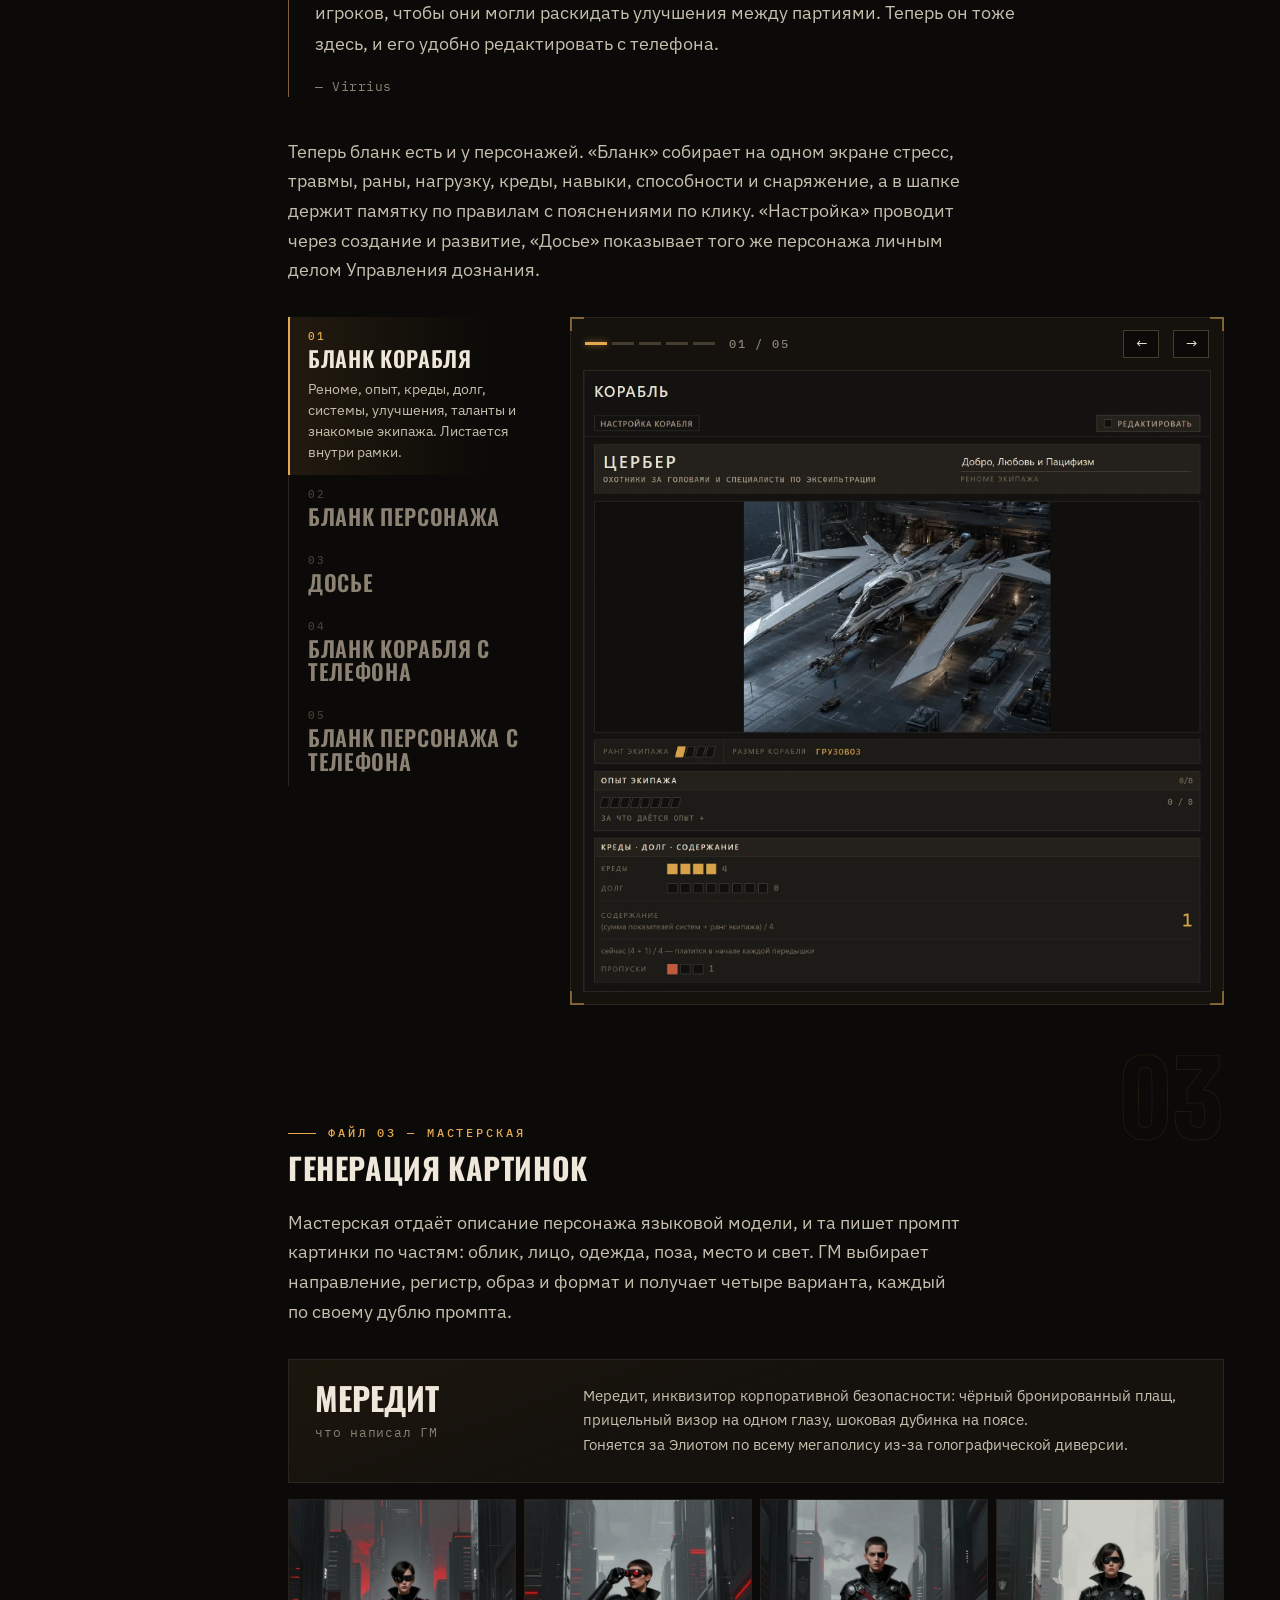
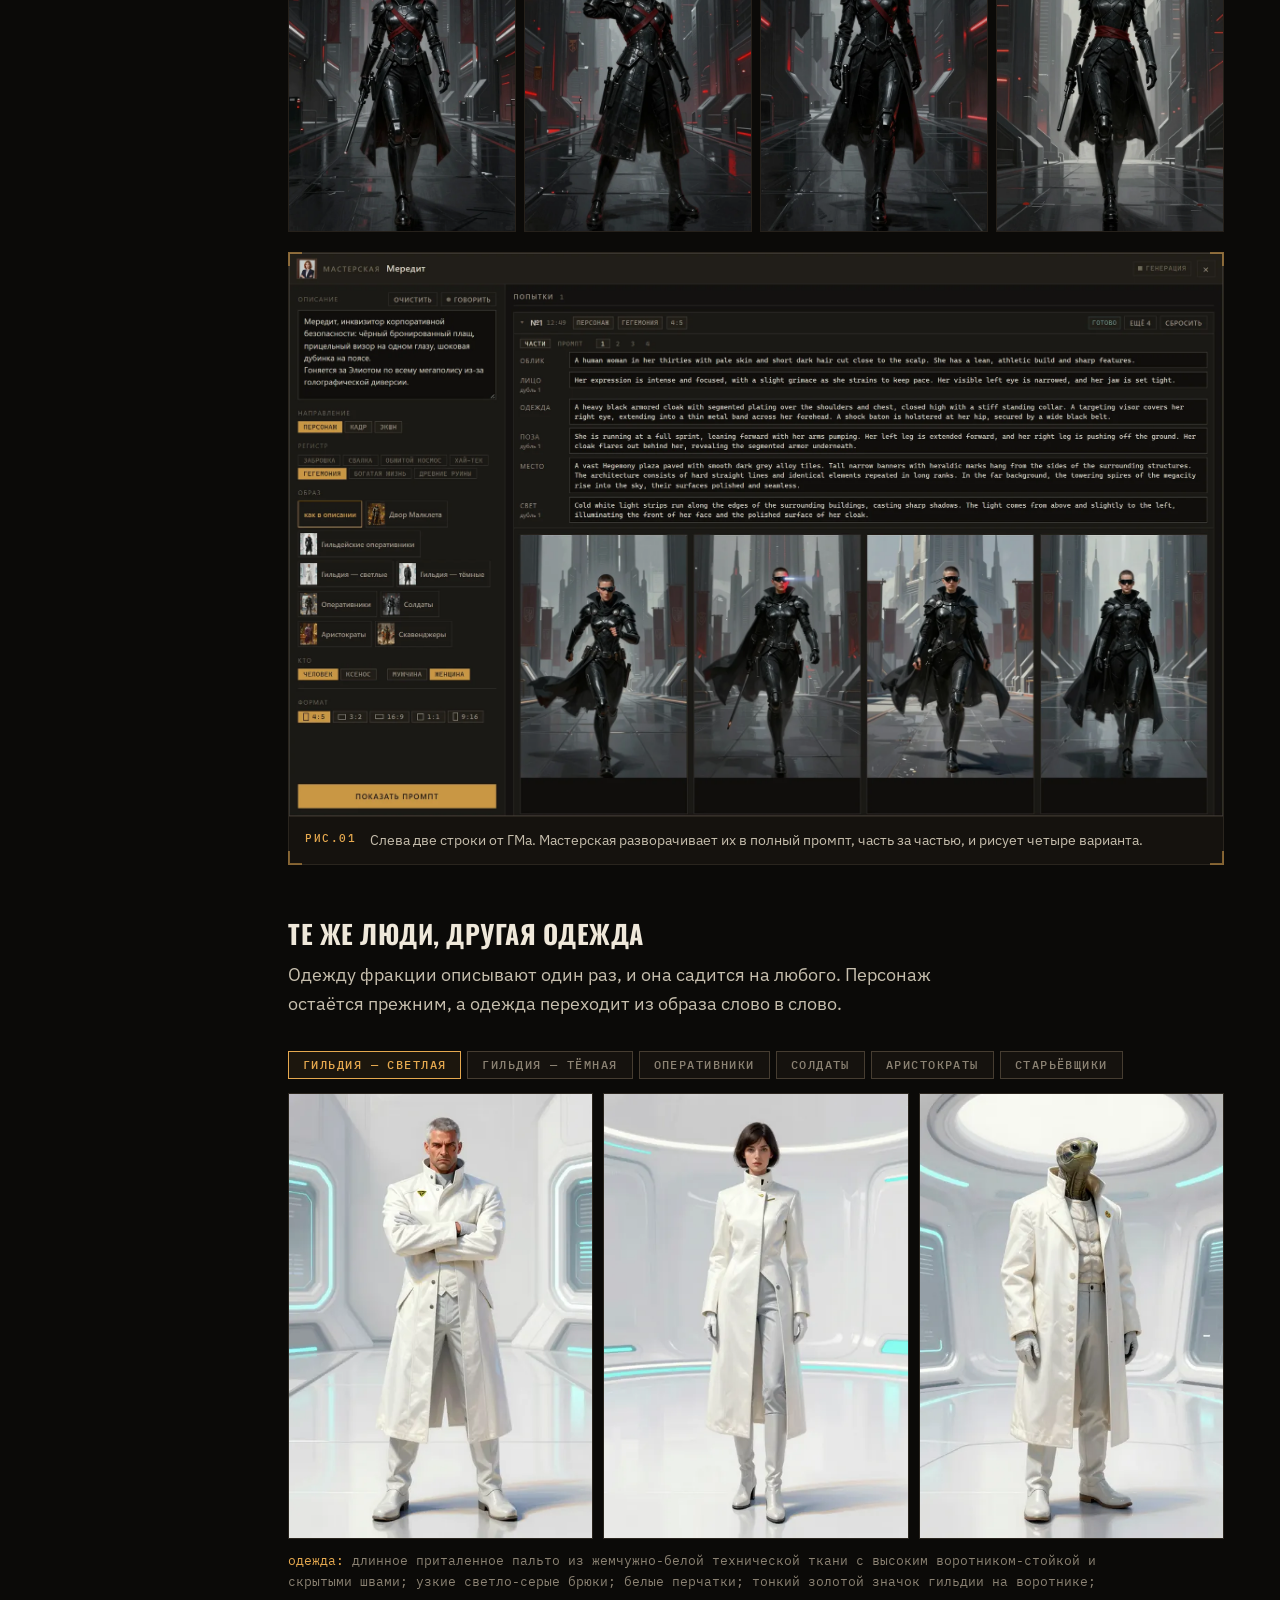
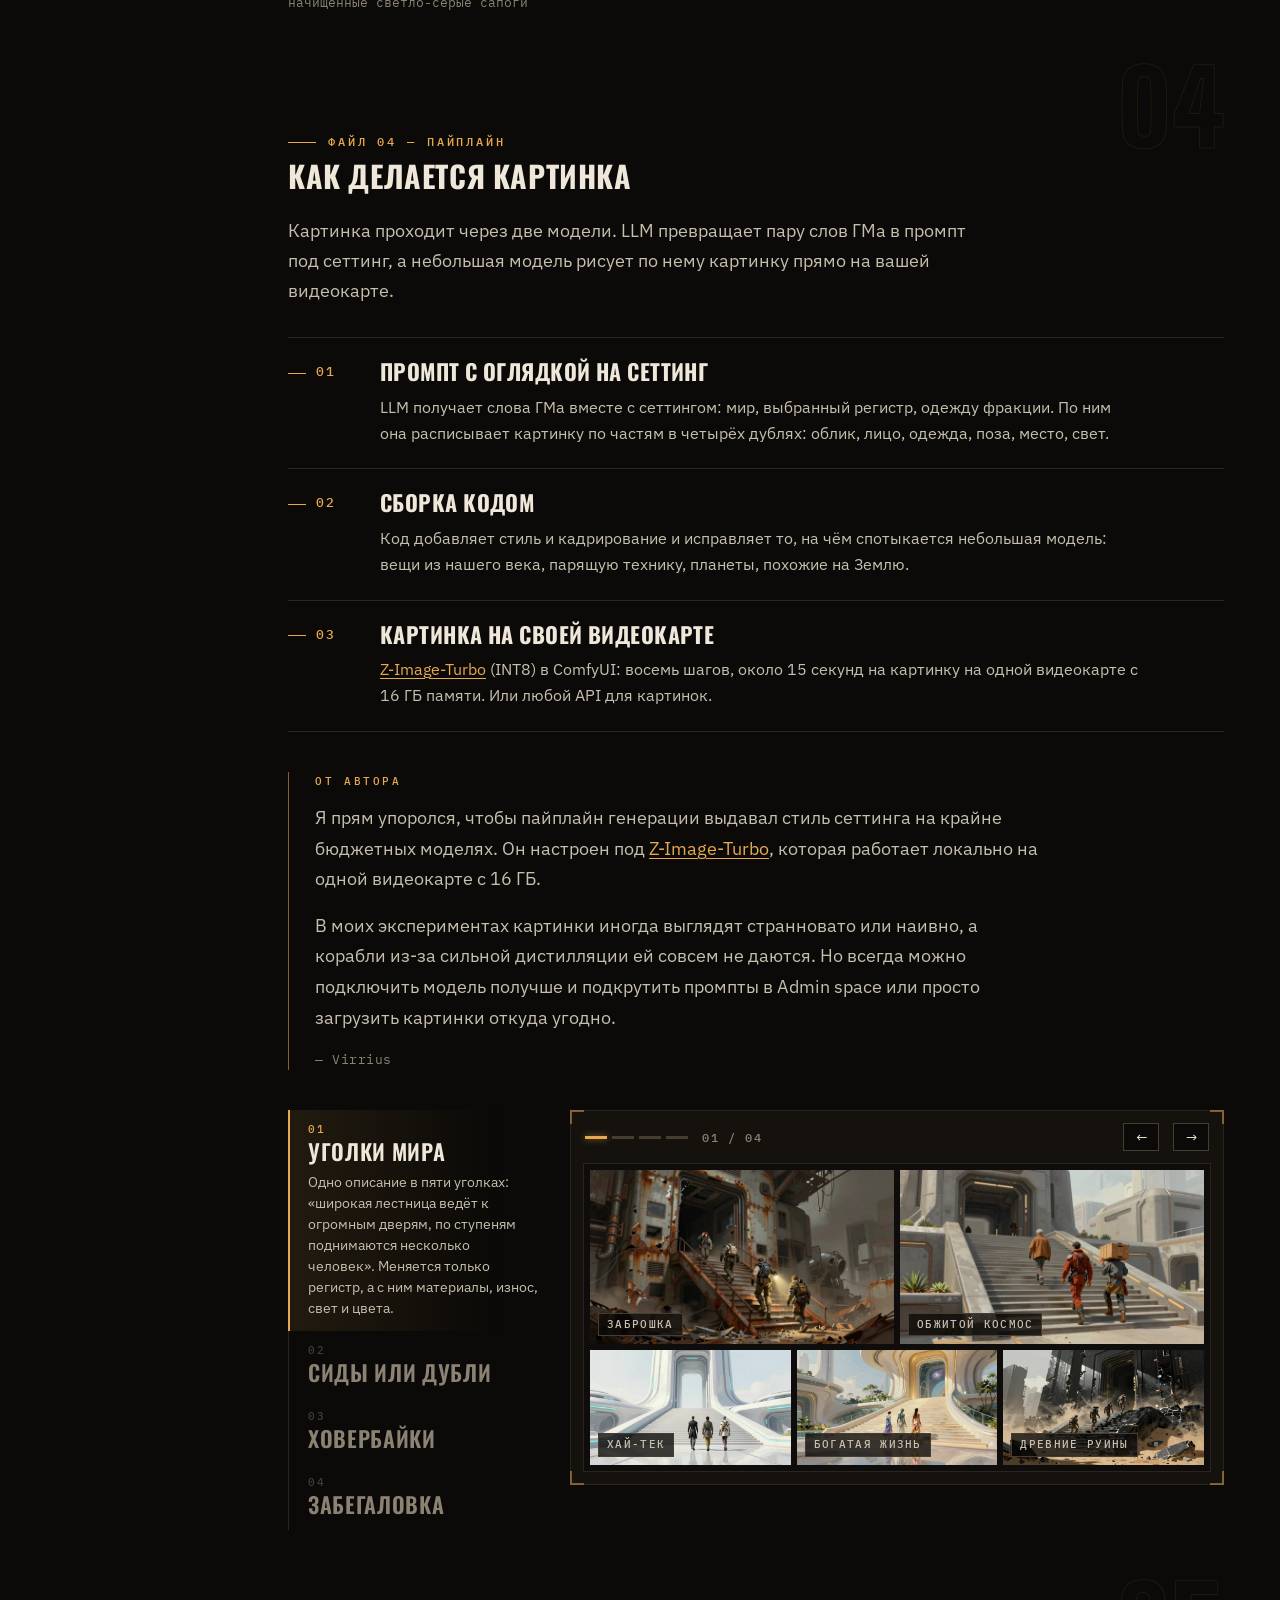
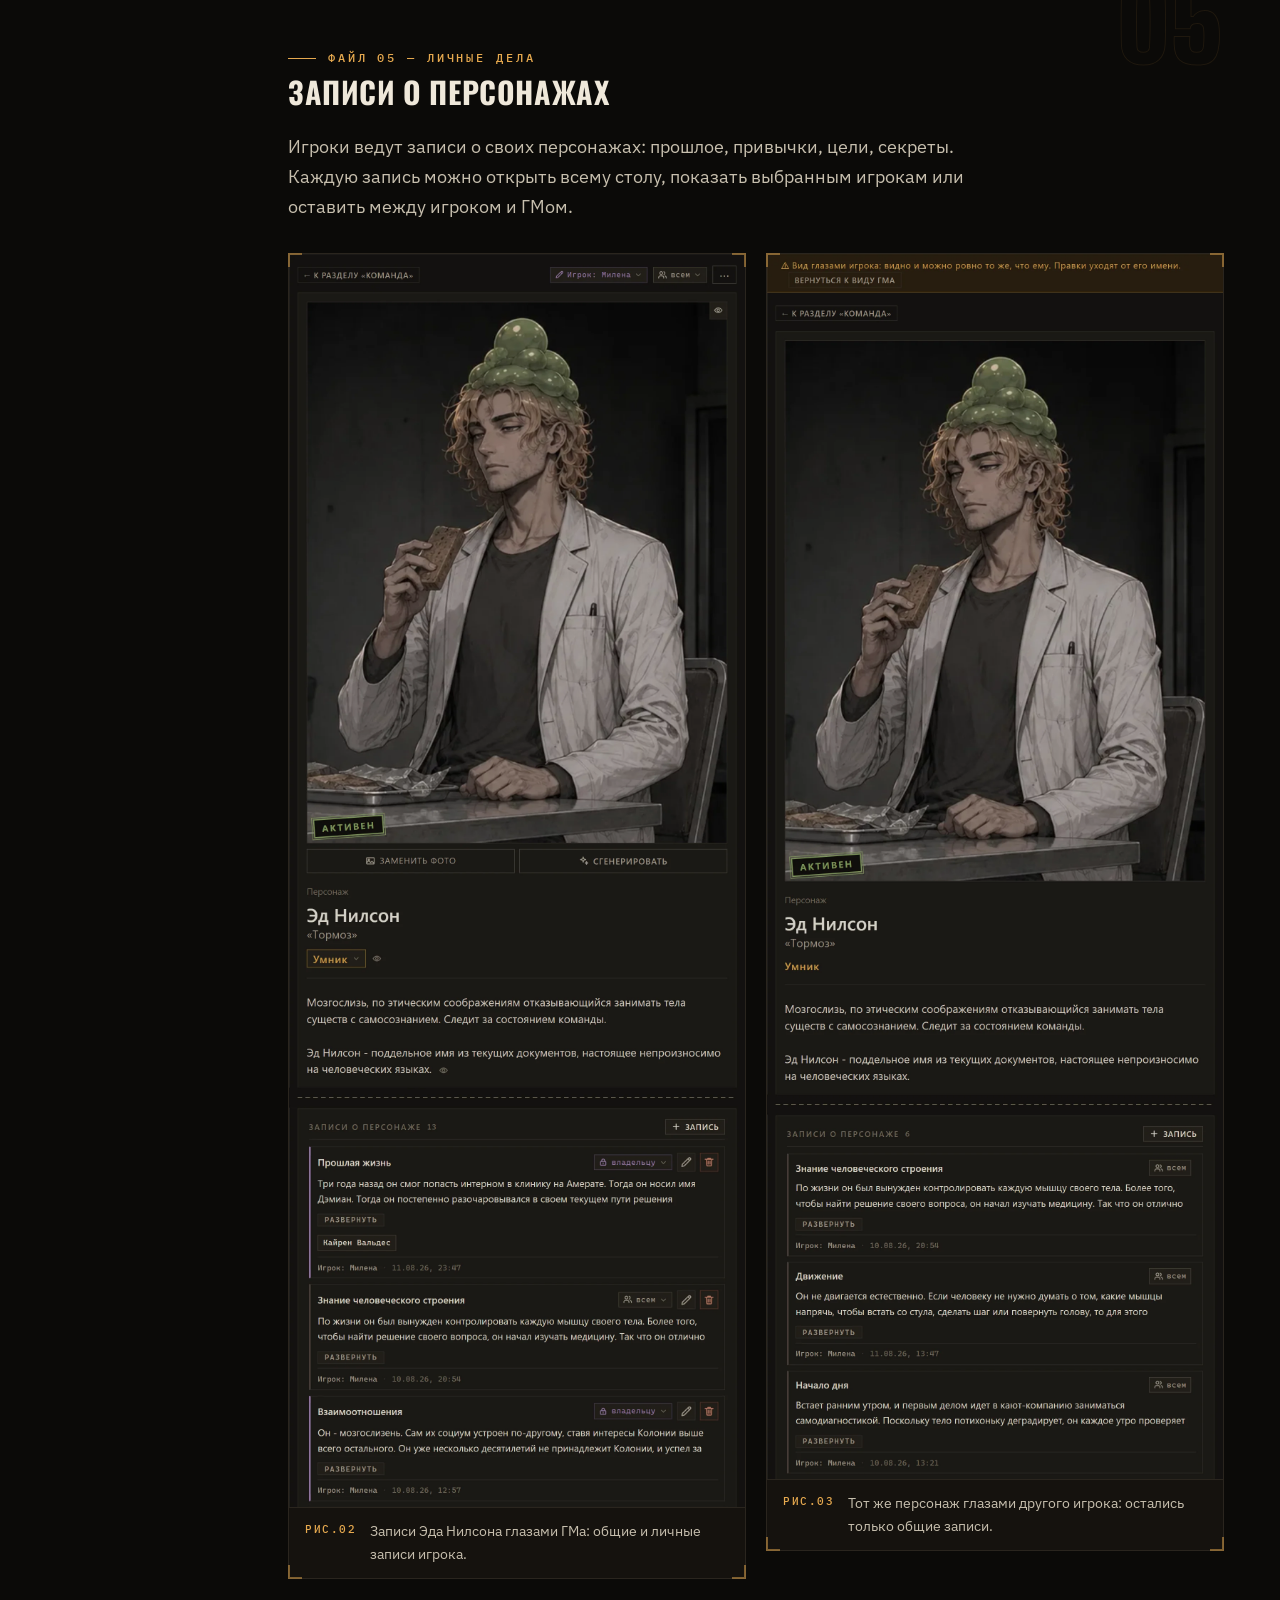
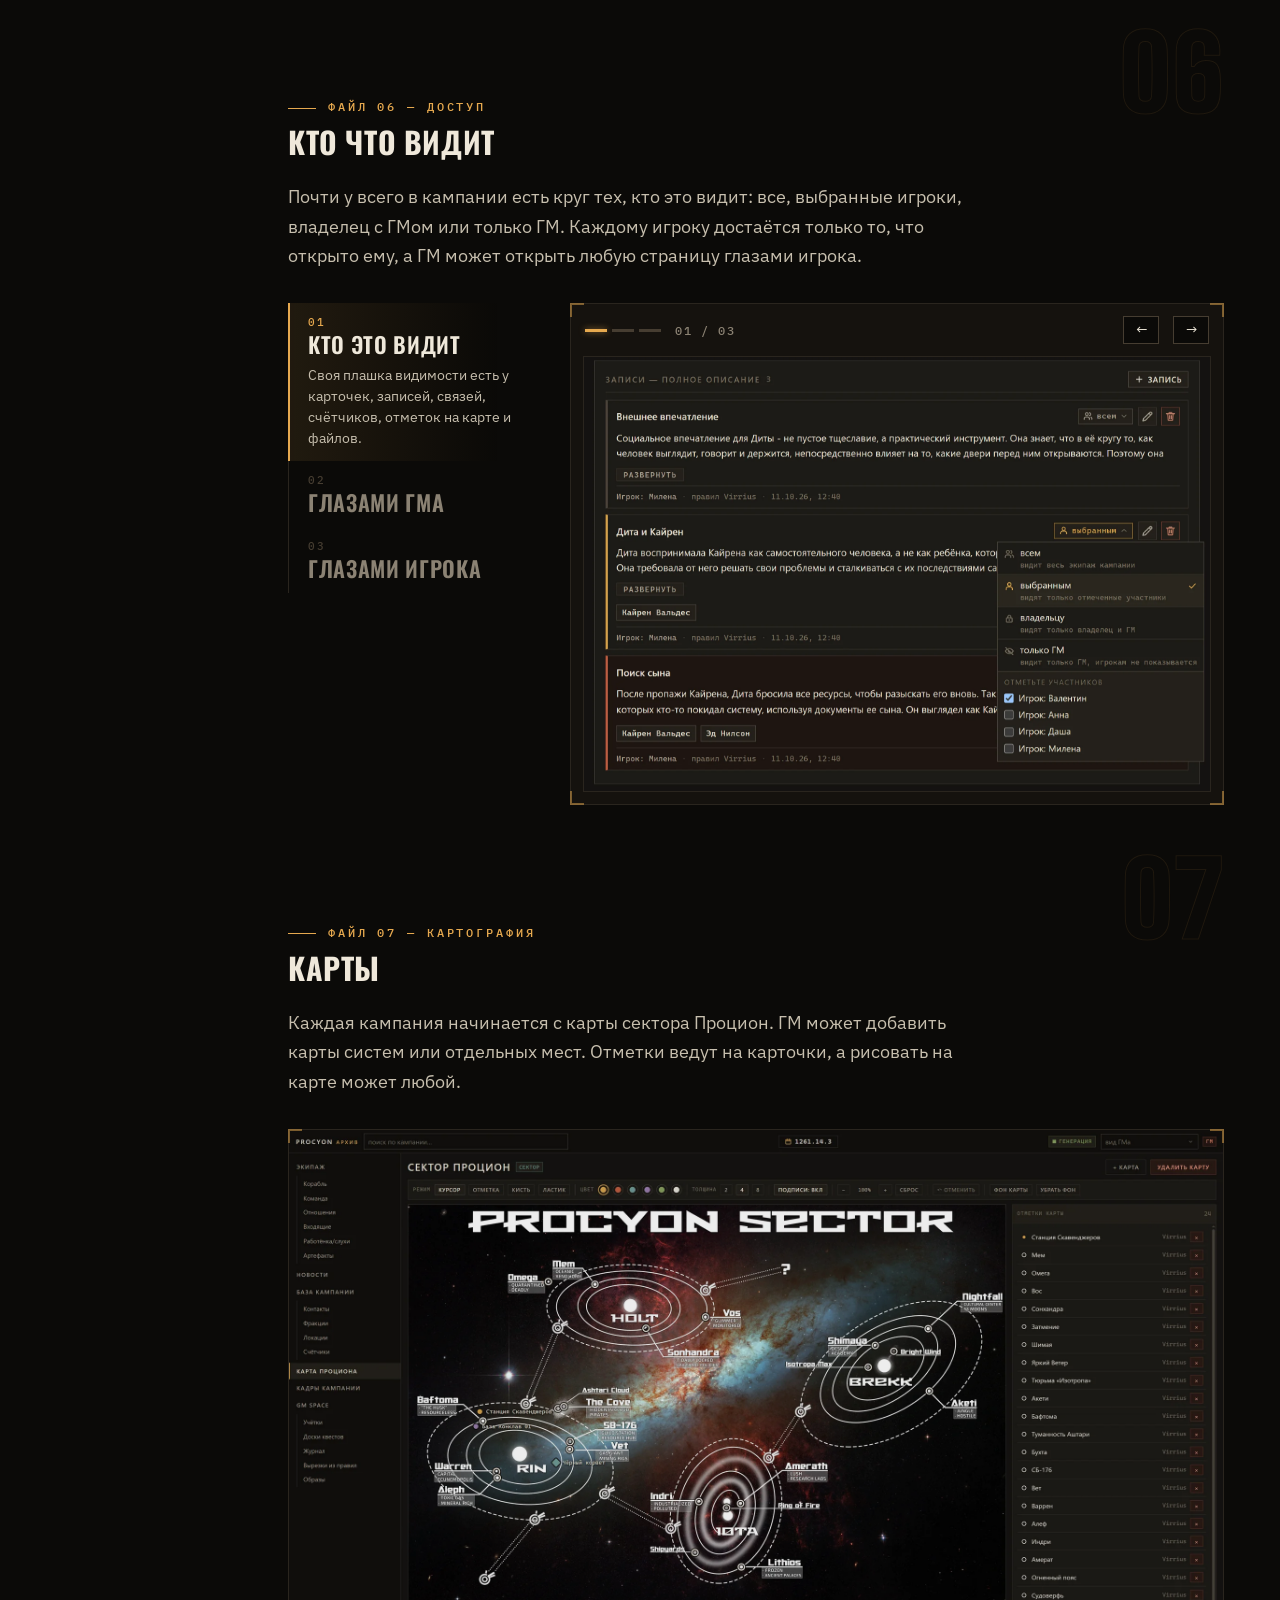
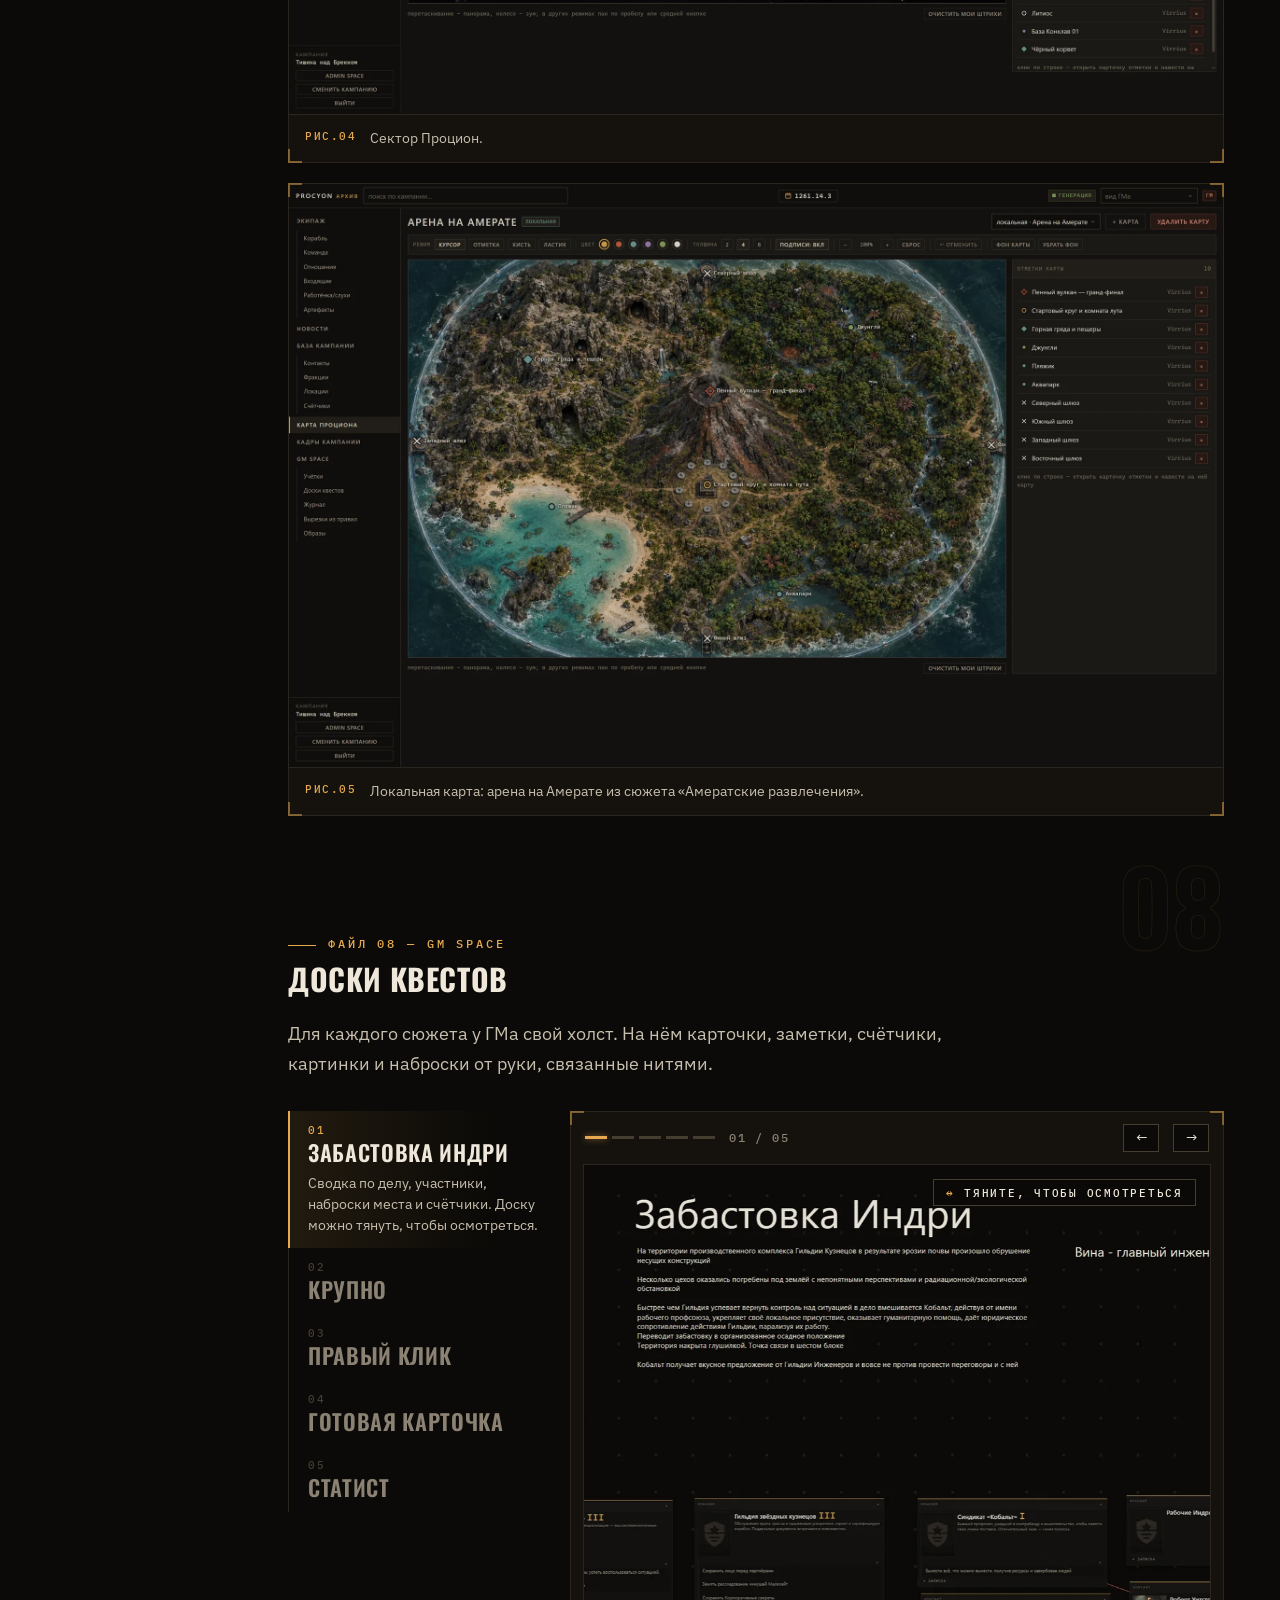
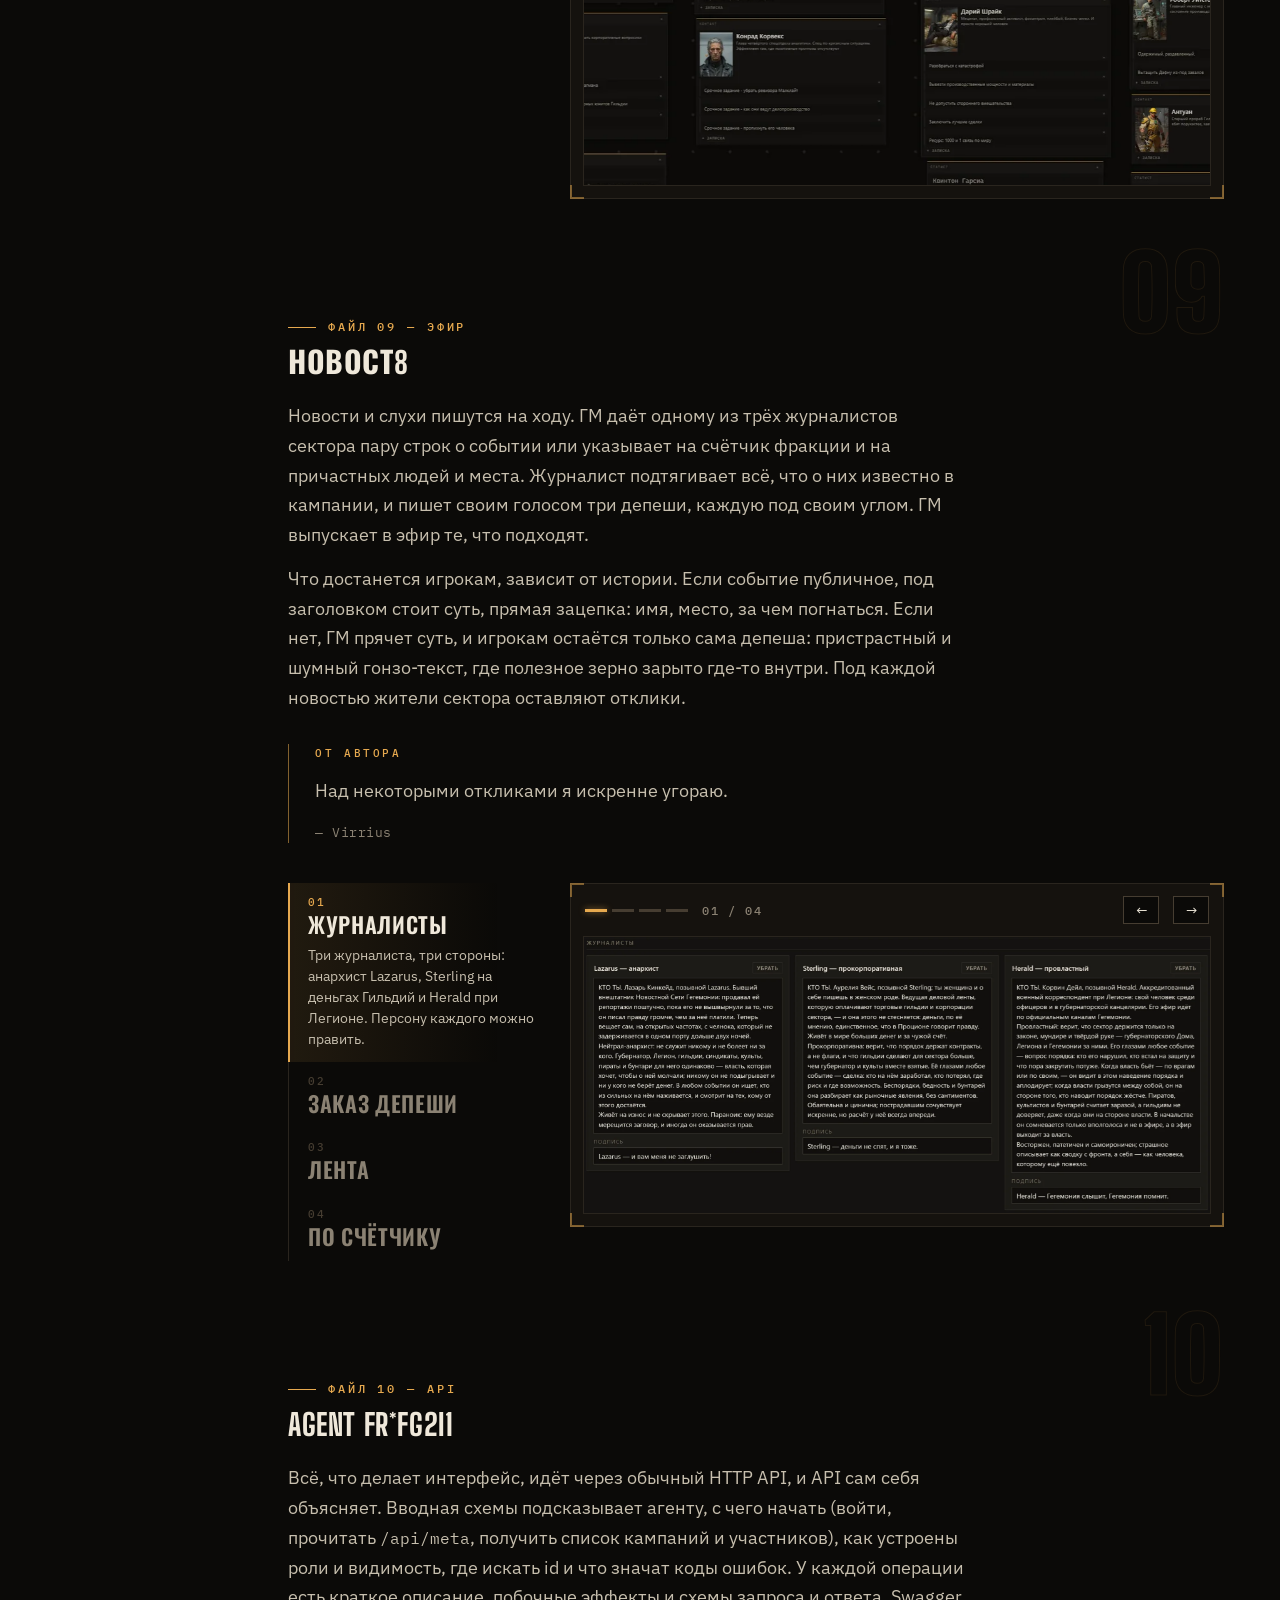
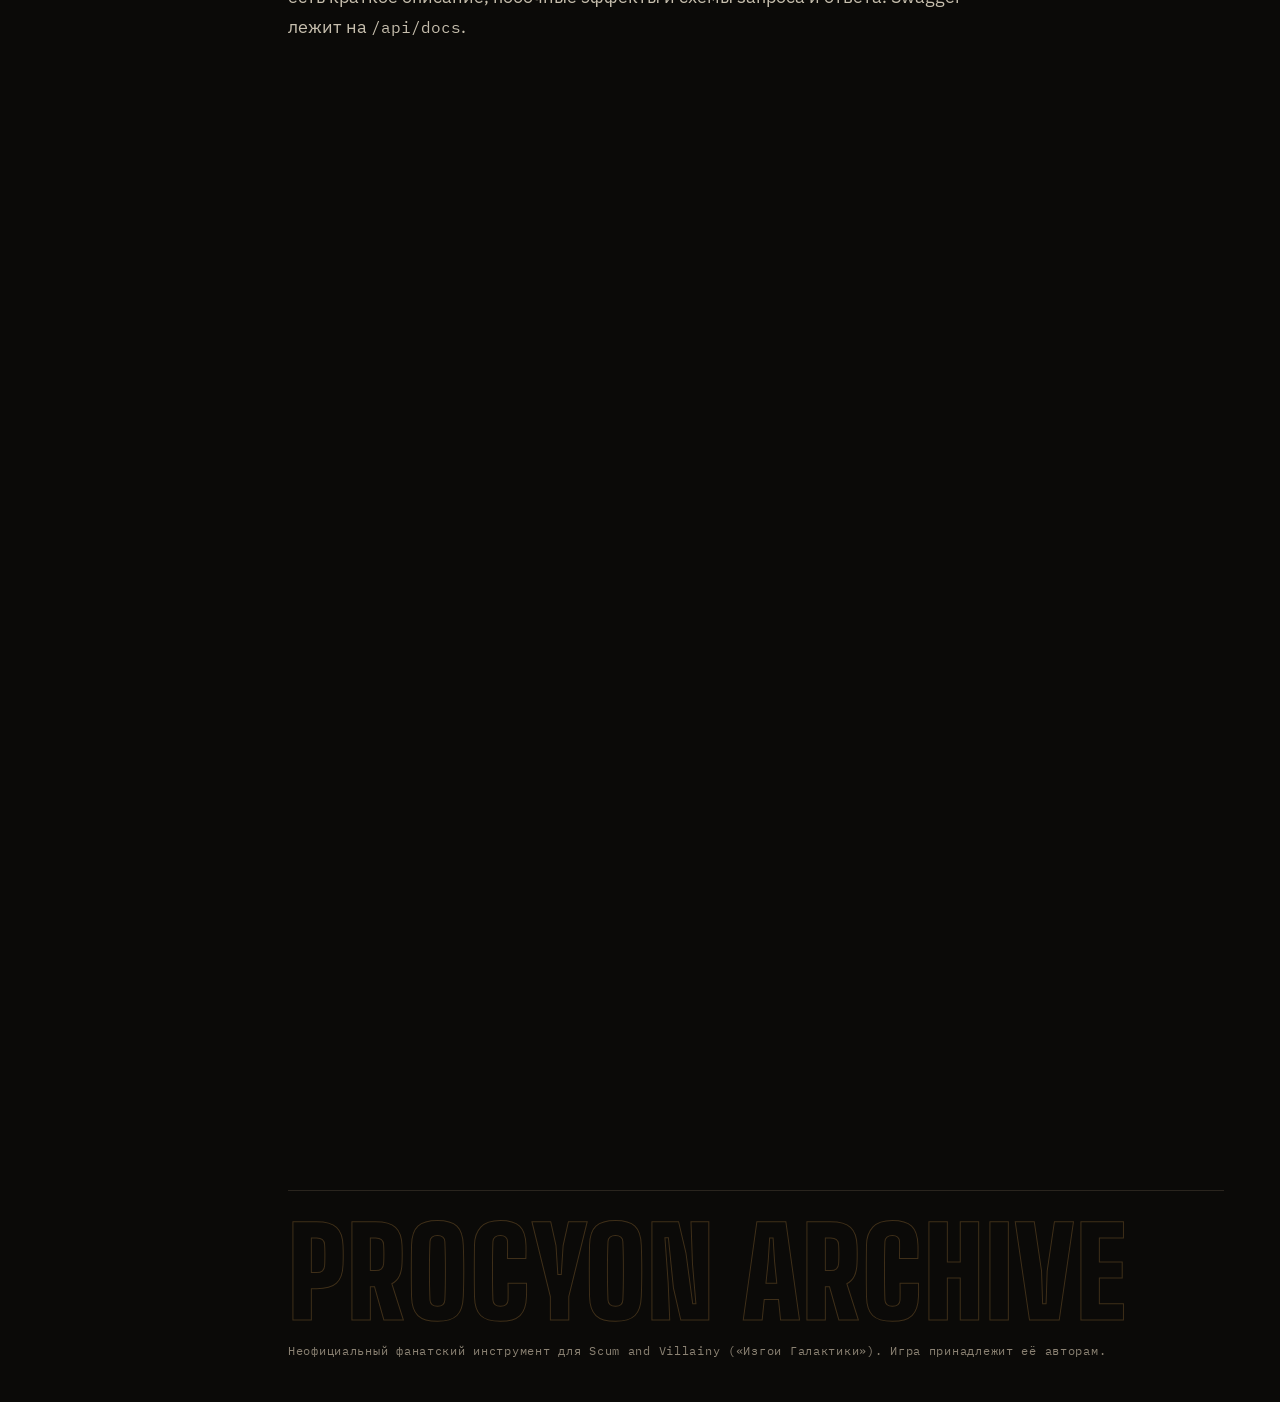
==== commit fa7d7b12: "Sheets: кадры с телефона вкладками 04 и 05 вместо отдельного блока Co-Authored-By: Claude Opus 5.5 <" ====
--- a/ru/index.html
+++ b/ru/index.html
@@ -164,6 +164,8 @@
       <button type="button" role="tab"><b>01</b>Бланк корабля<span>Реноме, опыт, креды, долг, системы, улучшения, таланты и знакомые экипажа. Листается внутри рамки.</span></button>
       <button type="button" role="tab"><b>02</b>Бланк персонажа<span>Слева стресс, травмы, раны, нагрузка и креды, справа навыки, способности и снаряжение, в шапке памятка по правилам.</span></button>
       <button type="button" role="tab"><b>03</b>Досье<span>Тот же персонаж глазами Гегемонии: резюме дознавателя, психологический профиль, подготовка и приложения к делу. Листается внутри рамки.</span></button>
+      <button type="button" role="tab"><b>04</b>Бланк корабля с телефона<span>Тот же бланк корабля на экране телефона.</span></button>
+      <button type="button" role="tab"><b>05</b>Бланк персонажа с телефона<span>При прокрутке верхняя панель уходит и оставляет две стрелки — назад и наверх; памятка свёрнута под именем.</span></button>
     </div>
     <div class="screen">
       <div class="screen-bar">
@@ -176,16 +178,9 @@
         <div class="pane"><div class="scroll"><img src="../shots/ru/ship_full.webp" data-zoom alt="Бланк корабля целиком" loading="lazy" width="1740" height="4250"></div></div>
         <div class="pane"><img src="../shots/ru/char_full.webp" data-zoom alt="Бланк персонажа" loading="lazy" width="1740" height="1365"></div>
         <div class="pane"><div class="scroll"><img src="../shots/ru/char_dossier.webp" data-zoom alt="Досье персонажа" loading="lazy" width="1740" height="2275"></div></div>
-      </div>
-    </div>
-  </div>
-  <div class="phones">
-    <h3>С телефона</h3>
-    <p class="note">Оба бланка работают с телефона. При прокрутке верхняя панель уходит и оставляет две стрелки: назад к команде и наверх. В бланке персонажа памятка свёрнута сразу под именем.</p>
-    <div class="phone-row">
-      <figure class="shot"><img src="../shots/ru/phone_ship.webp" data-zoom alt="Бланк корабля с телефона" loading="lazy" width="780" height="1688"><figcaption>Бланк корабля.</figcaption></figure>
-      <figure class="shot"><img src="../shots/ru/phone_char.webp" data-zoom alt="Бланк персонажа с телефона" loading="lazy" width="780" height="1688"><figcaption>Бланк персонажа: свёрнутая памятка под именем, дальше стресс и навыки.</figcaption></figure>
-      <figure class="shot"><img src="../shots/ru/phone_char_scroll.webp" data-zoom alt="Бланк персонажа с телефона, ниже по странице" loading="lazy" width="780" height="1688"><figcaption>Ниже у края остаются только две стрелки: назад и наверх.</figcaption></figure>
+        <div class="pane"><div class="phones"><img src="../shots/ru/phone_ship.webp" data-zoom alt="Бланк корабля с телефона" loading="lazy" width="780" height="1688"></div></div>
+        <div class="pane"><div class="phones"><img src="../shots/ru/phone_char.webp" data-zoom alt="Бланк персонажа с телефона" loading="lazy" width="780" height="1688"><img src="../shots/ru/phone_char_scroll.webp" data-zoom alt="Бланк персонажа с телефона, ниже по странице" loading="lazy" width="780" height="1688"></div></div>
+      </div>
     </div>
   </div>
 </section>
--- a/promo.css
+++ b/promo.css
@@ -179,6 +179,10 @@
 .viewer:not([data-mode="snap"]) .slides > .on { display: block; animation: pane-in .35s ease both; }
 @keyframes pane-in { from { opacity: 0; } to { opacity: 1; } }
 .pane .scroll { max-height: min(70vh, 620px); }
+/* кадры с телефона — рядом, по высоте панели */
+.pane .phones { display: flex; justify-content: center; align-items: flex-start; gap: 12px; padding: 12px; }
+.slides .phones img { width: auto; min-width: 0; max-width: calc(50% - 6px); max-height: min(70vh, 620px); border: 1px solid var(--line); }
+.slides .phones img:only-child { max-width: 100%; }
 
 /* генерация: описание и варианты */
 .example { display: grid; grid-template-columns: minmax(0, 1fr); gap: 16px; margin-bottom: 20px; }
@@ -194,9 +198,7 @@
   transition: transform .3s, border-color .3s, filter .3s; }
 .four img:hover { transform: translateY(-4px); border-color: var(--amber); filter: none; }
 .looks { margin-top: 56px; }
-.phones { margin-top: 56px; }
-.phone-row { display: grid; grid-template-columns: repeat(3, minmax(0, 1fr)); gap: 20px; max-width: 960px; align-items: start; }
-.looks h3, .phones h3 { margin: 0 0 10px; font: 800 26px/1.1 var(--display); letter-spacing: .02em; text-transform: uppercase; color: var(--text); }
+.looks h3 { margin: 0 0 10px; font: 800 26px/1.1 var(--display); letter-spacing: .02em; text-transform: uppercase; color: var(--text); }
 .look-tabs { display: flex; flex-wrap: wrap; gap: 6px; margin: 4px 0 14px; }
 .look-tabs button { padding: 7px 14px; border: 1px solid var(--line2); background: var(--panel); font: 500 12px/1 var(--mono);
   letter-spacing: .12em; text-transform: uppercase; color: var(--dim); cursor: pointer; }
@@ -305,10 +307,6 @@
   .pano-hint { top: 8px; right: 8px; padding: 4px 8px 3px; font-size: 10px; }
   .slides .pano img { width: 1500px; }
   .pair, .example { grid-template-columns: minmax(0, 1fr); }
-  /* телефоны — лентой с прокруткой вбок */
-  .phone-row { grid-template-columns: none; grid-auto-flow: column; grid-auto-columns: 78%; gap: 12px;
-    overflow-x: auto; scroll-snap-type: x mandatory; padding-bottom: 6px; }
-  .phone-row > figure { scroll-snap-align: start; }
   .four { grid-template-columns: repeat(2, minmax(0, 1fr)); }
   .foot { margin-top: 100px; }
   .lb { padding: 8px; }
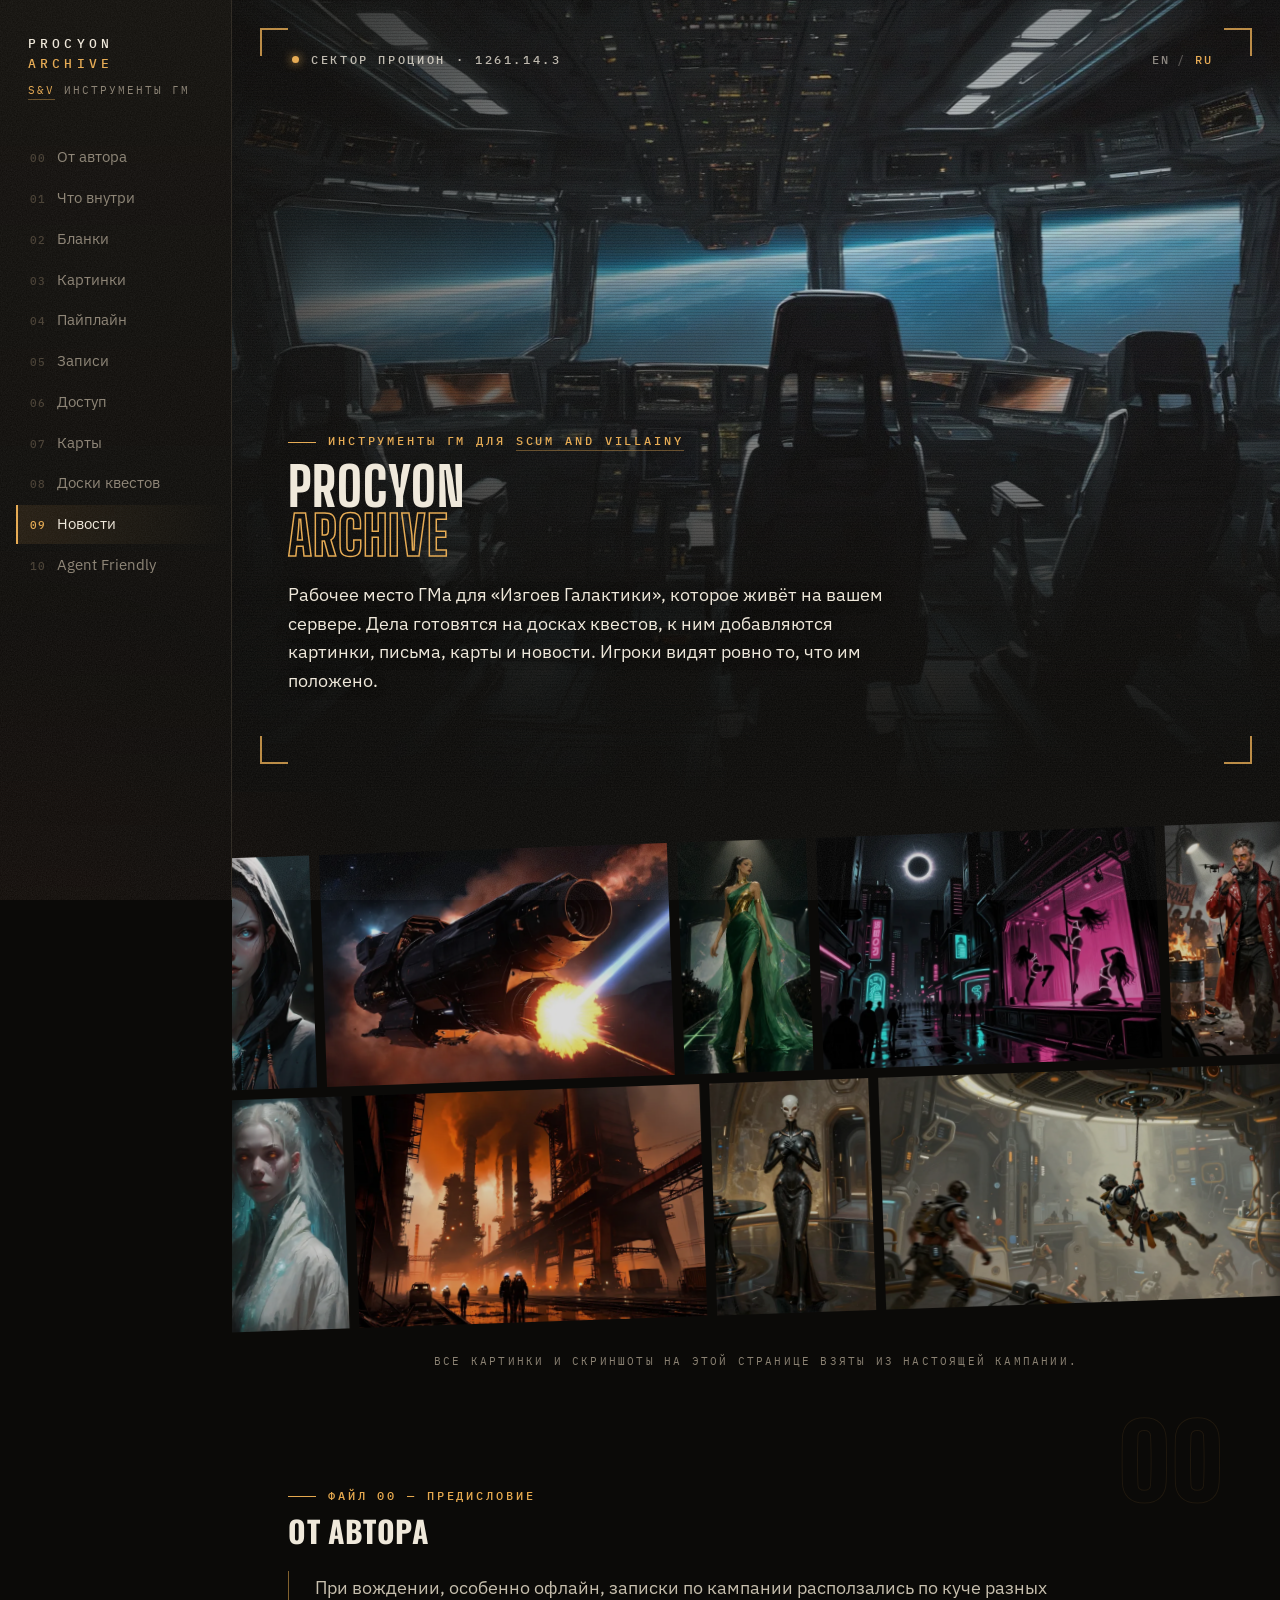
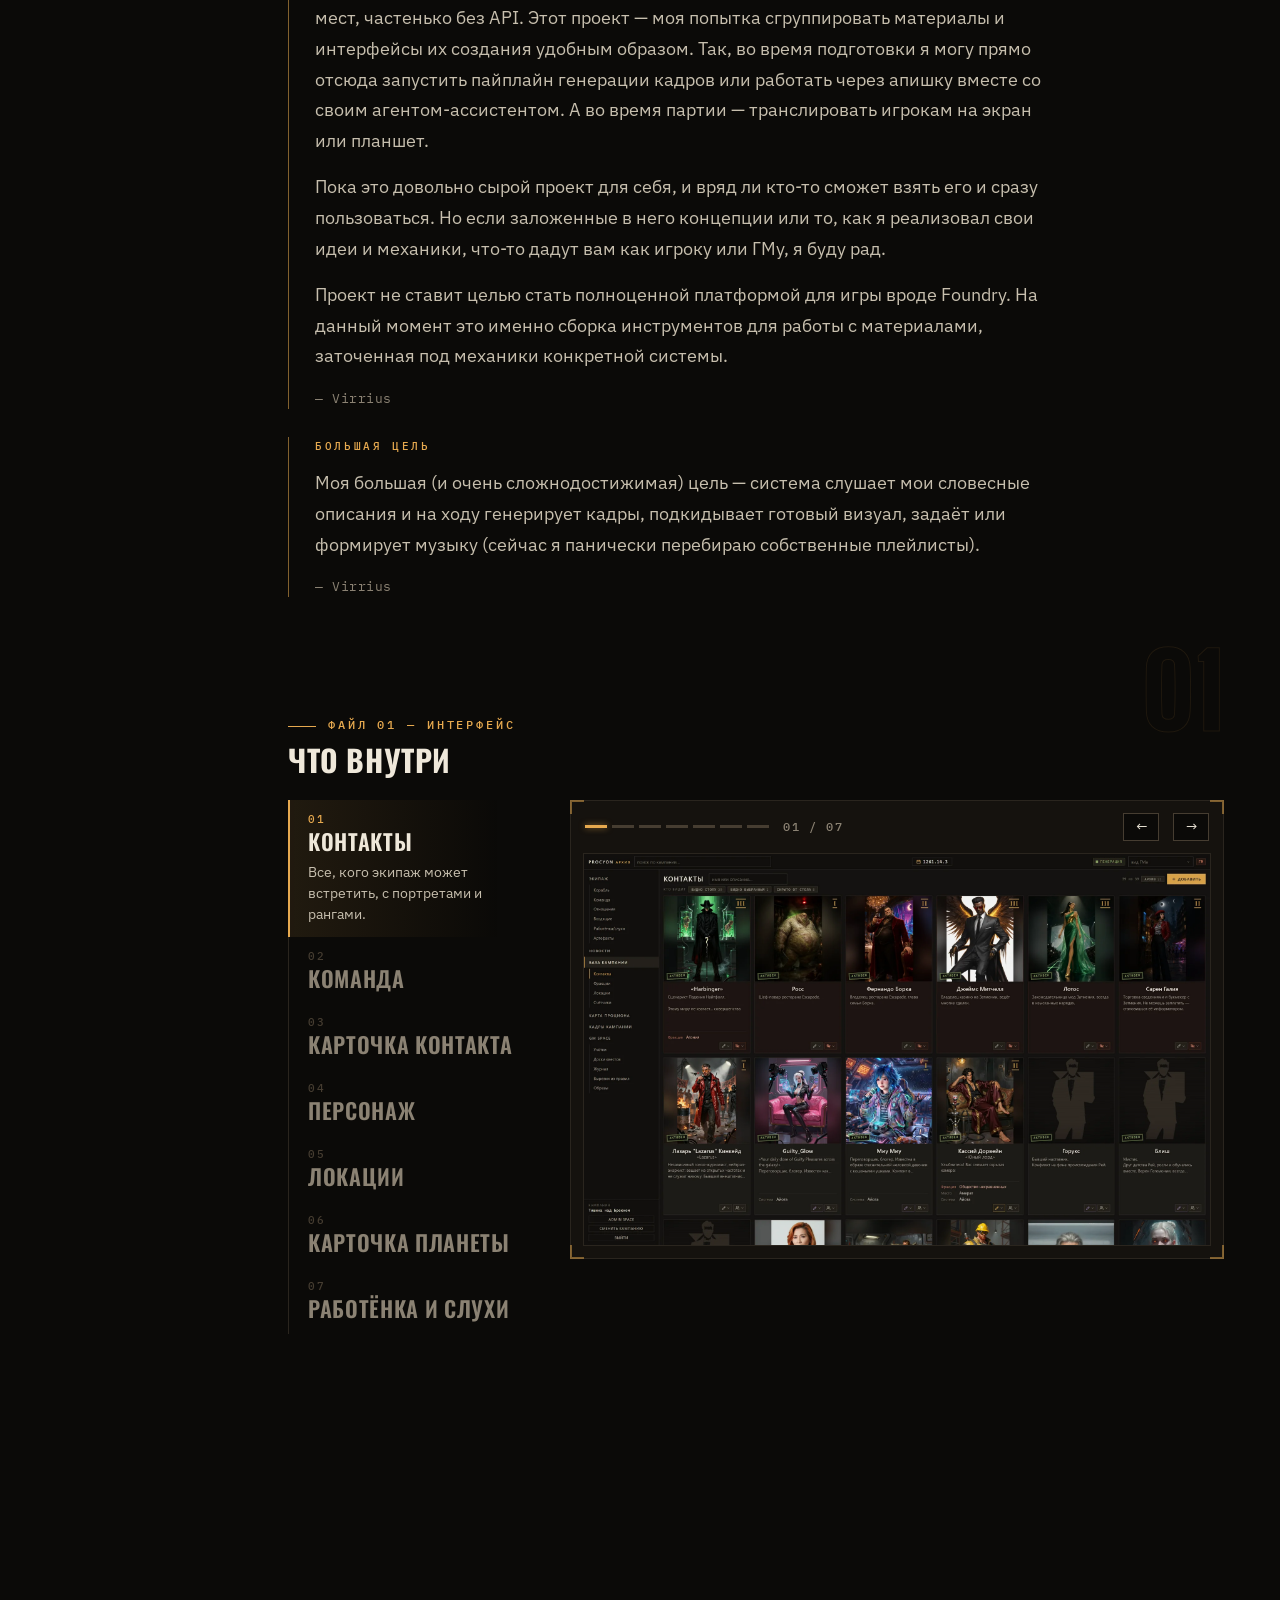
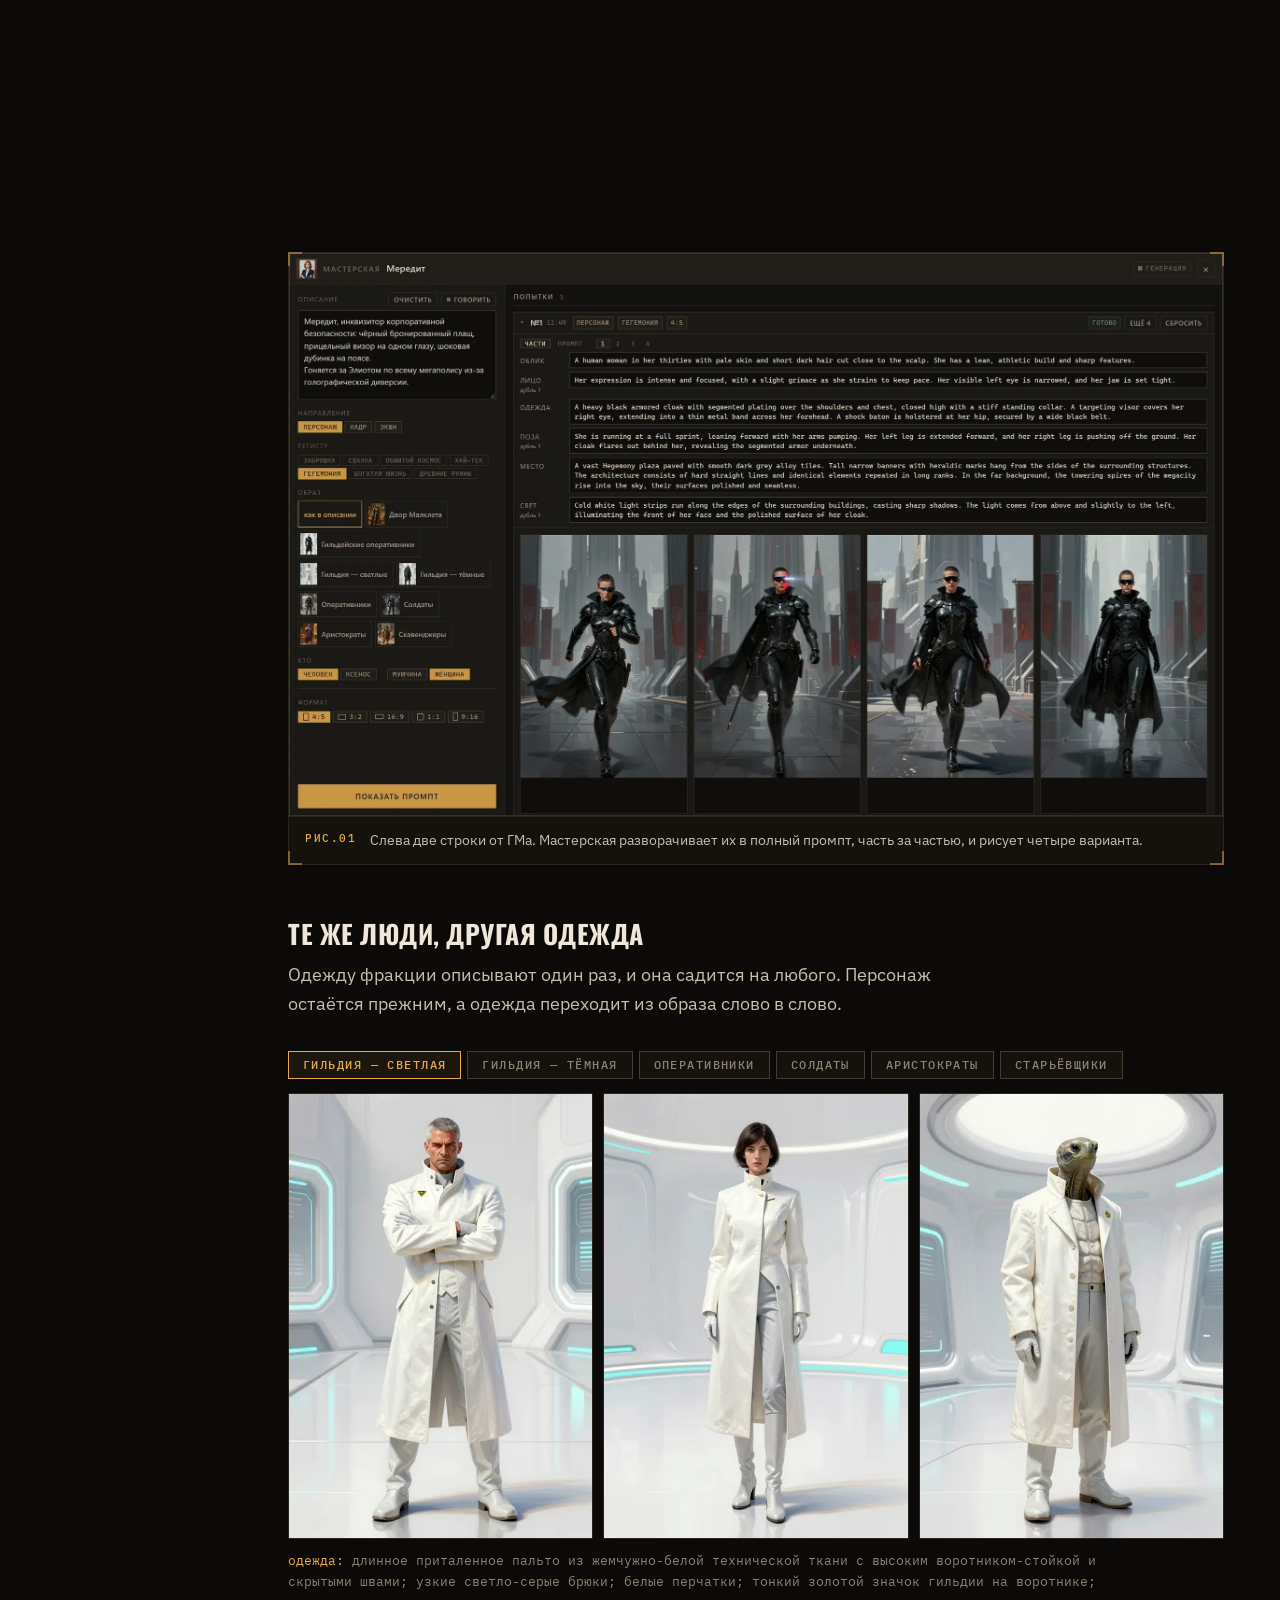
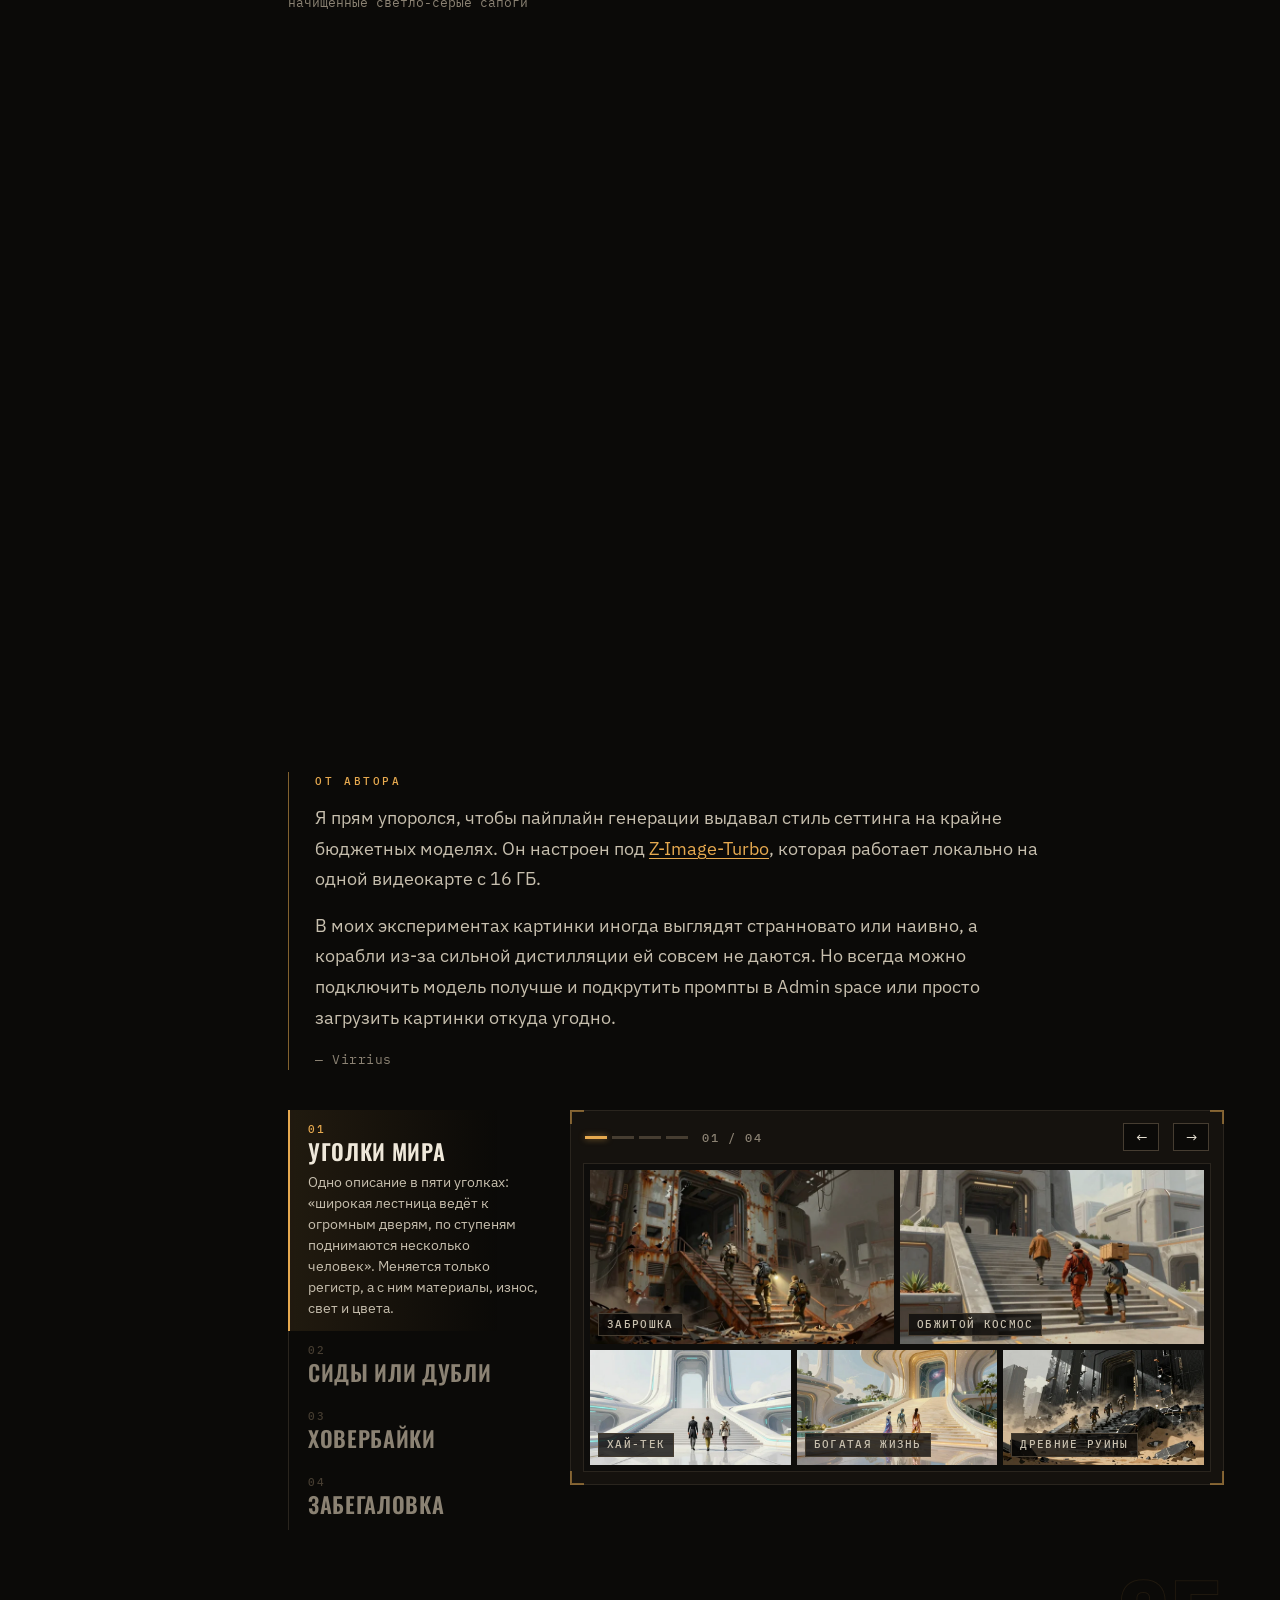
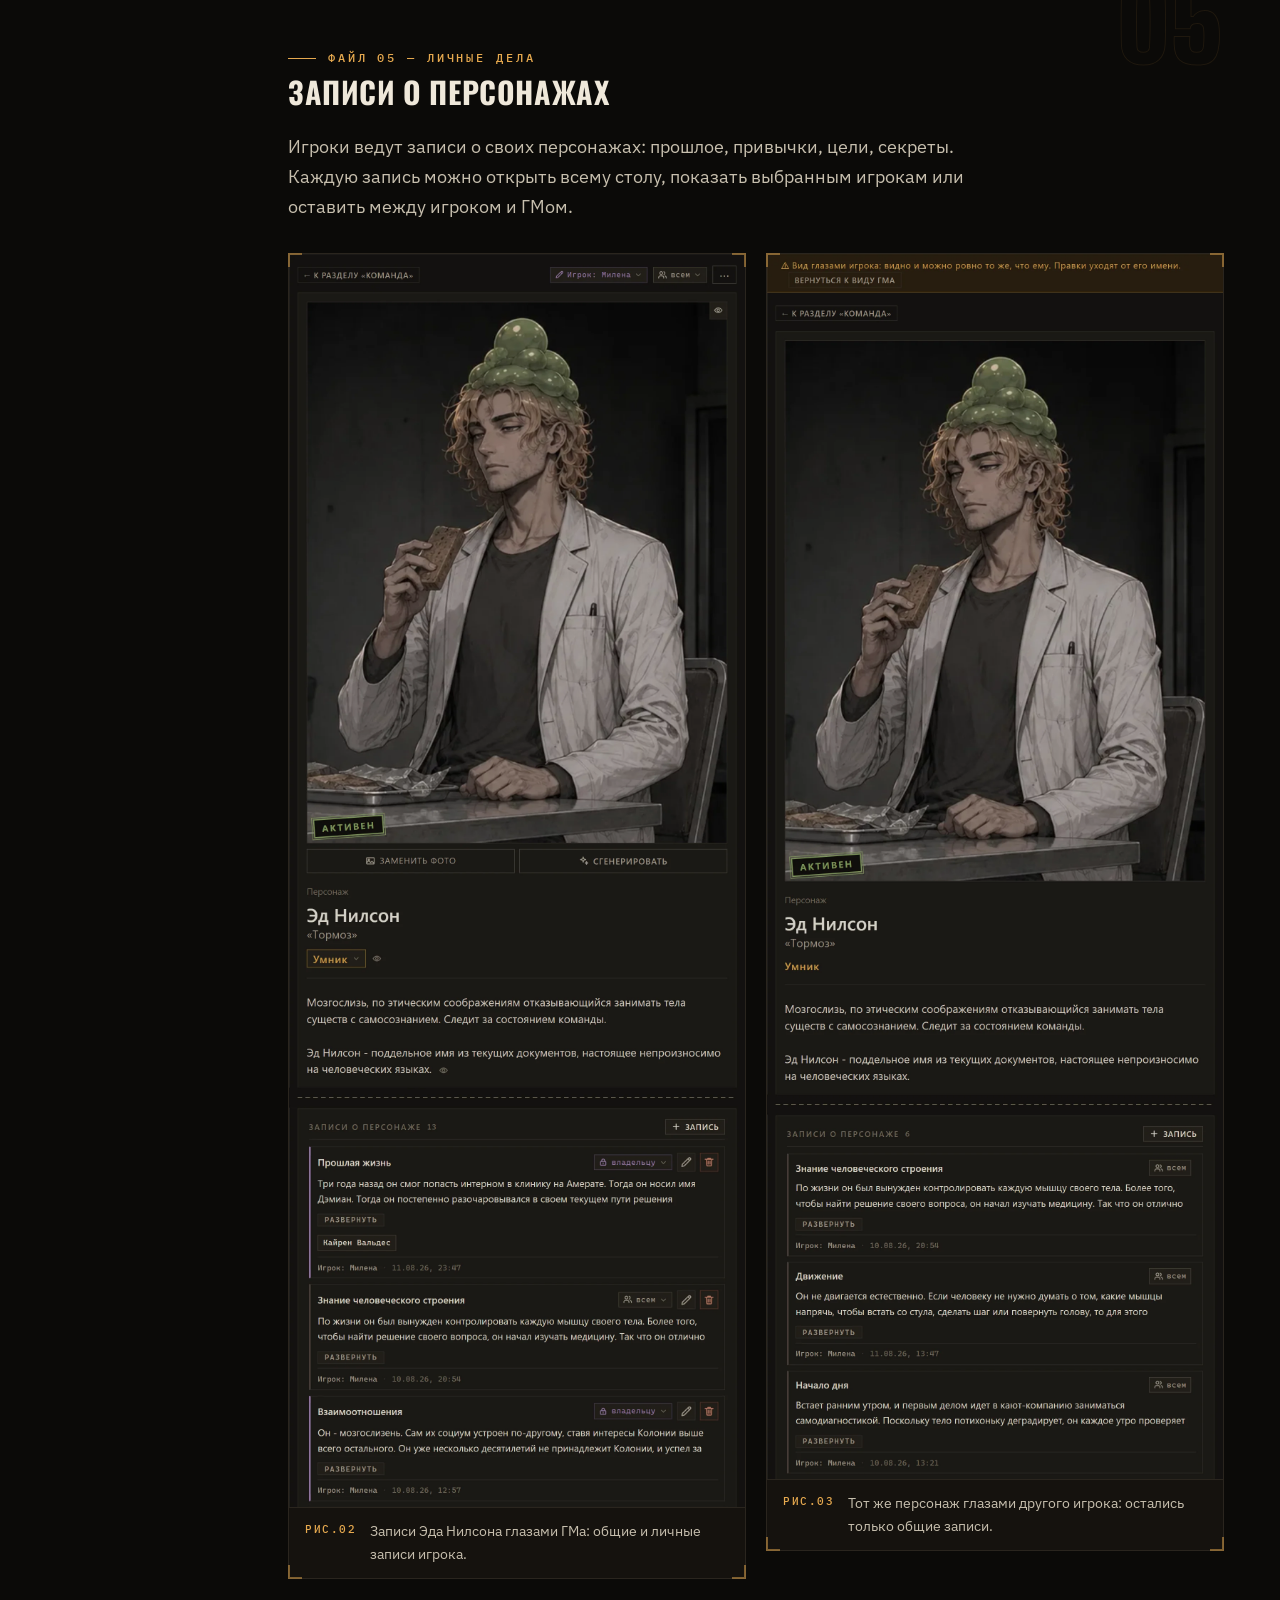
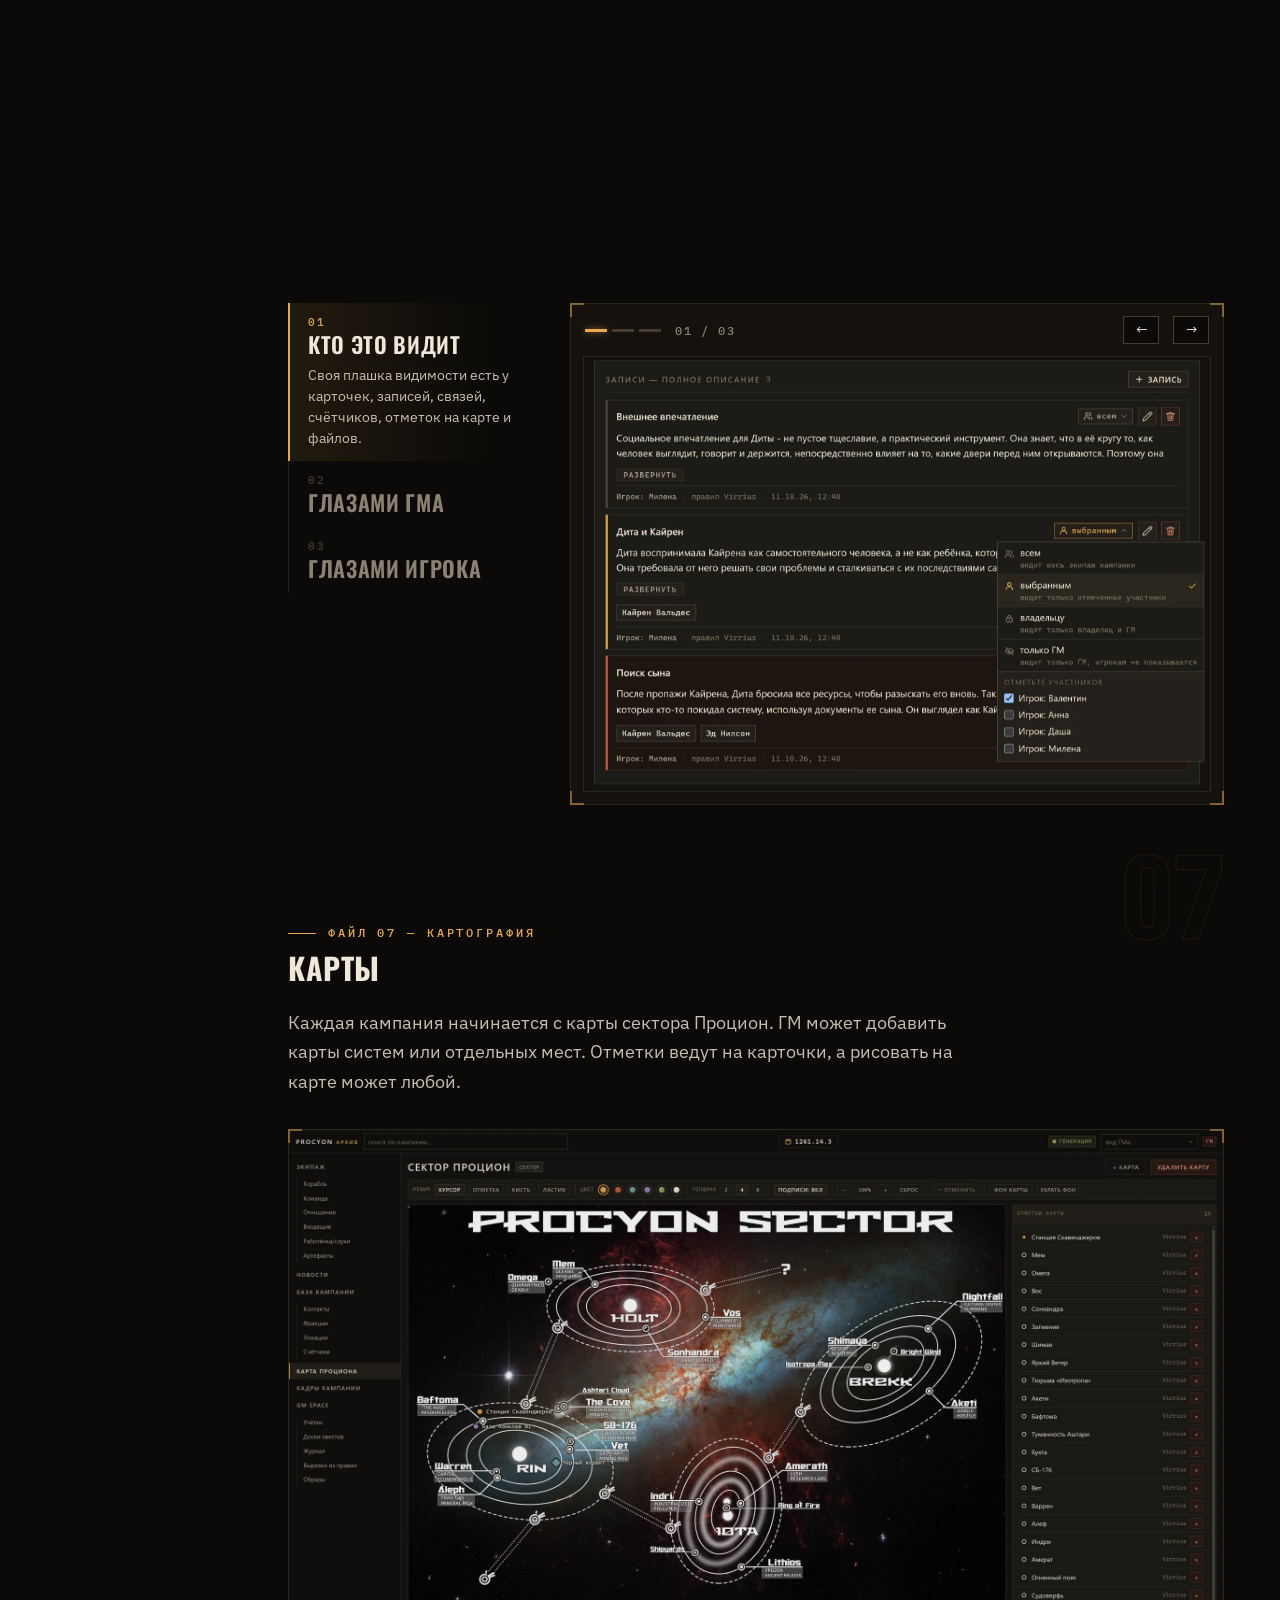
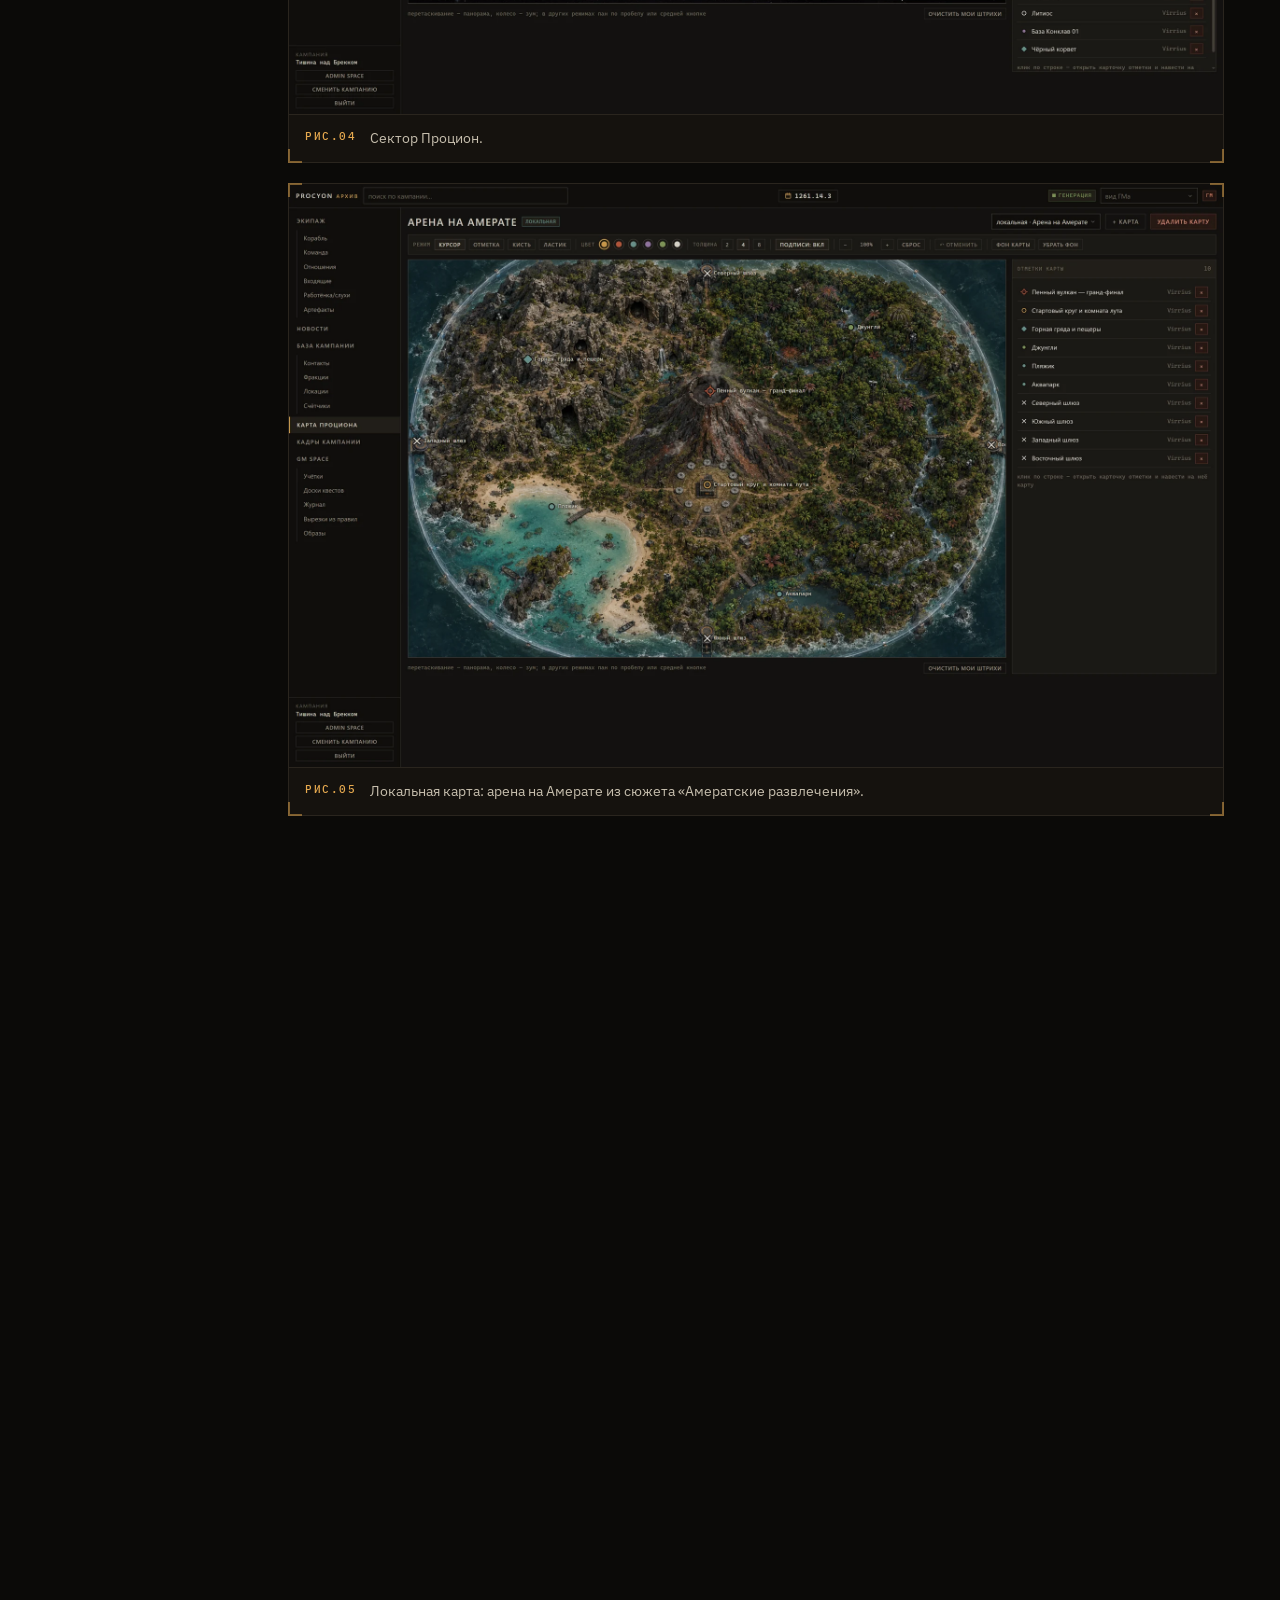
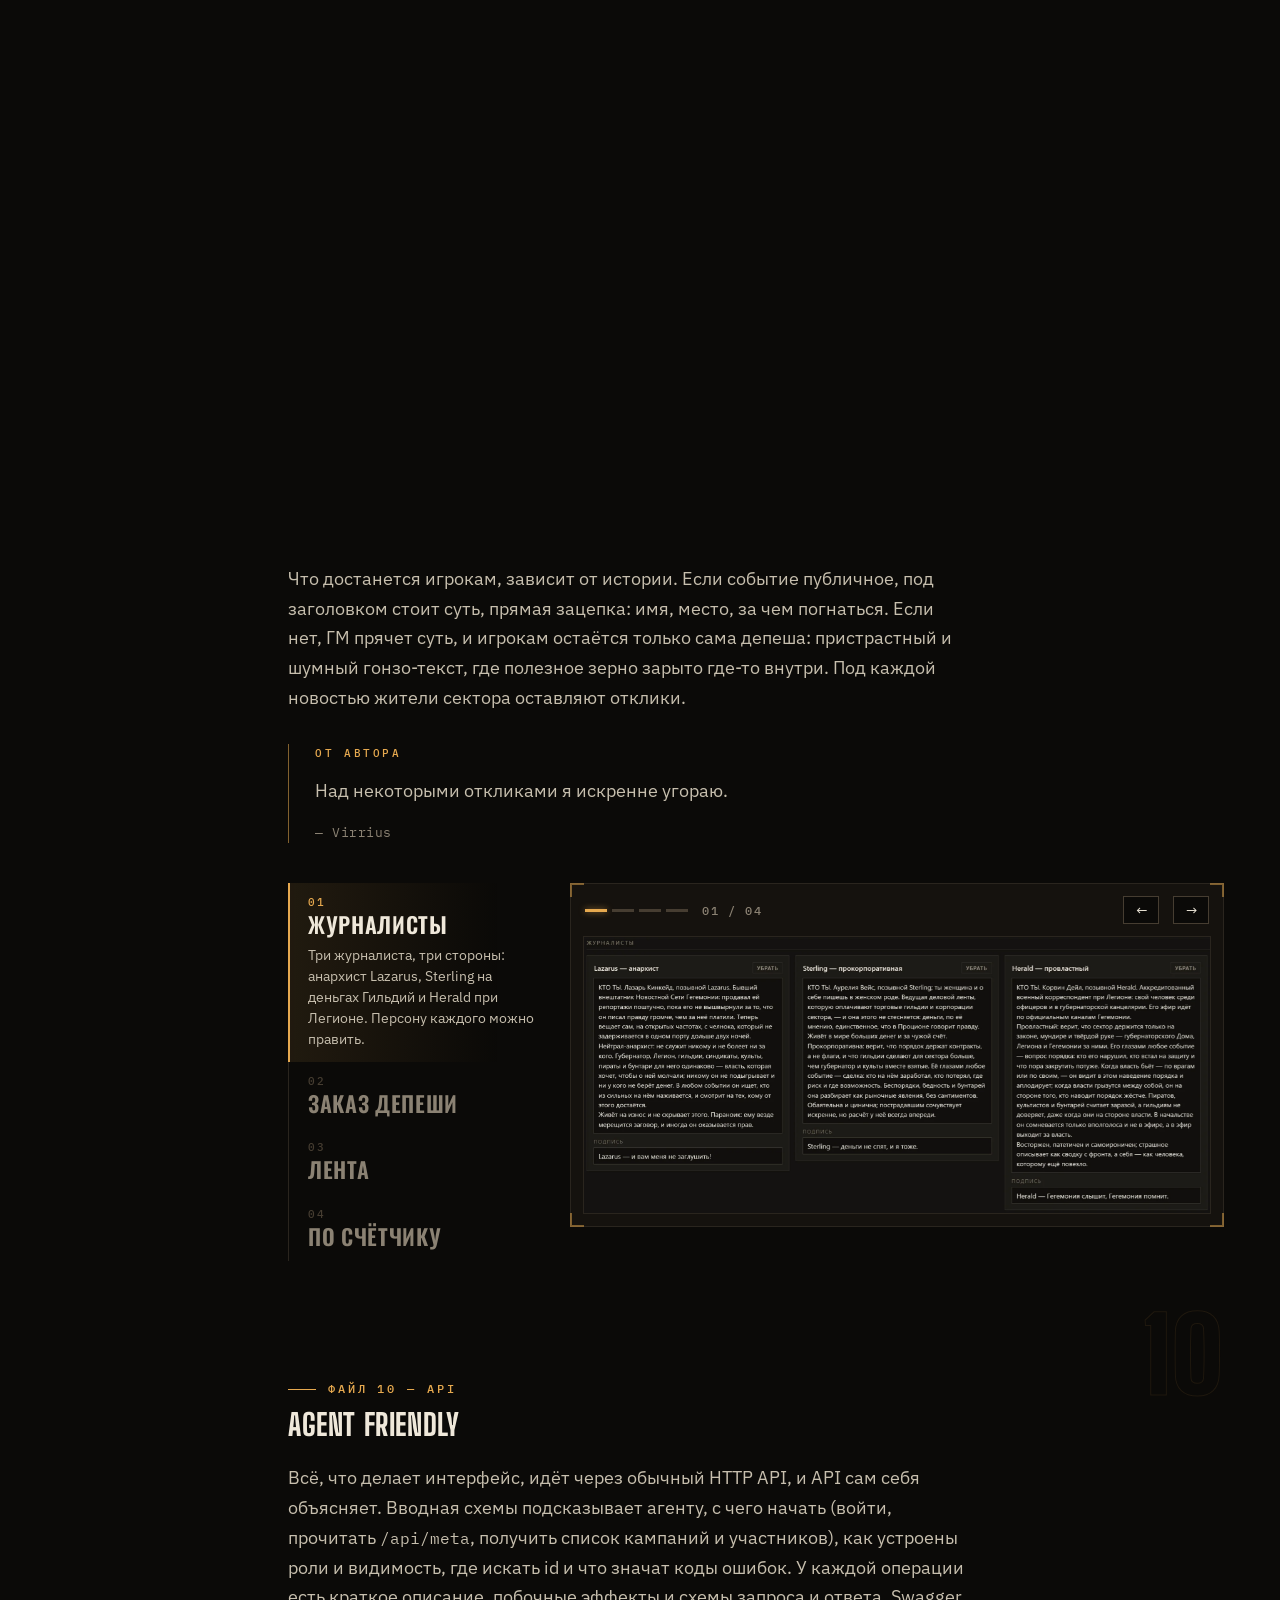
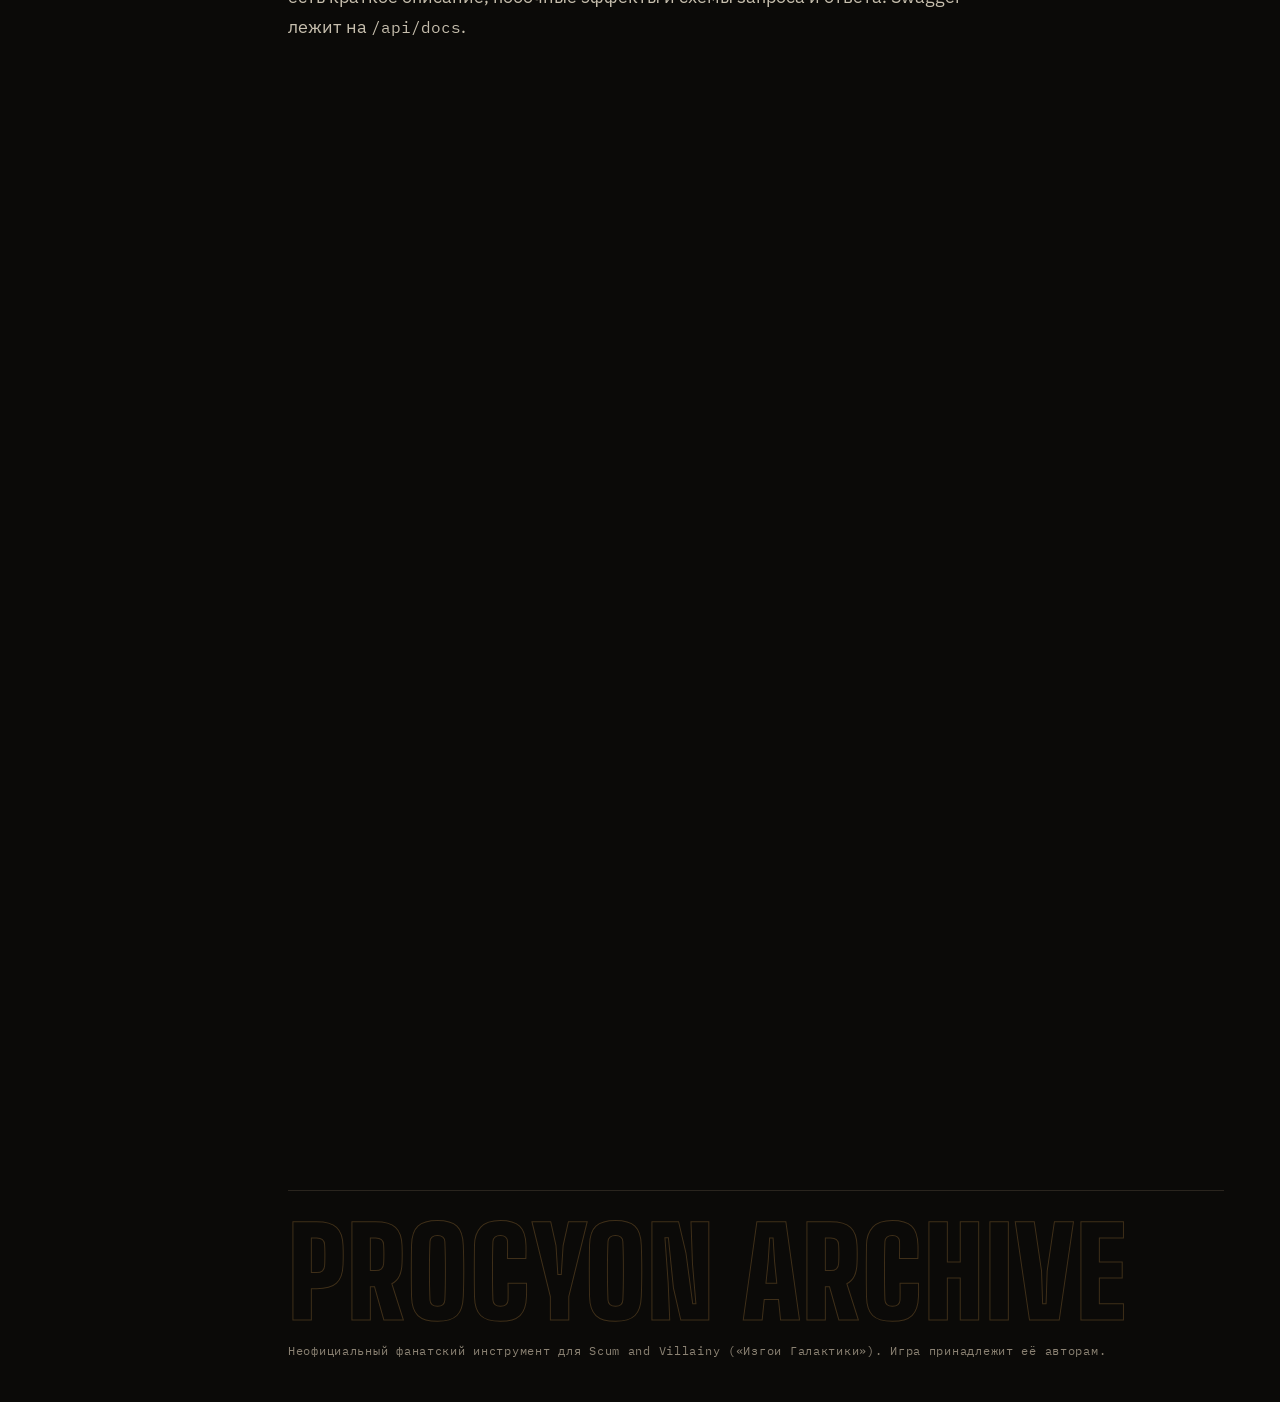
==== commit d45a37fb: "Версия по содержимому у promo.css/promo.js против кэша Pages Co-Authored-By: Claude Opus 5.5 <norepl" ====
--- a/ru/index.html
+++ b/ru/index.html
@@ -8,7 +8,7 @@
 <link rel="preconnect" href="https://fonts.googleapis.com">
 <link rel="preconnect" href="https://fonts.gstatic.com" crossorigin>
 <link href="https://fonts.googleapis.com/css2?family=Big+Shoulders+Display:wght@600;800;900&family=Oswald:wght@600;700&family=IBM+Plex+Mono:wght@400;500&family=IBM+Plex+Sans:wght@400;500;600&display=swap" rel="stylesheet">
-<link rel="stylesheet" href="../promo.css">
+<link rel="stylesheet" href="../promo.css?v=43eedd95">
 <script>document.documentElement.classList.add('js')</script>
 </head>
 <body>
@@ -485,6 +485,6 @@
   <button type="button" class="nx" aria-label="Вперёд">→</button>
 </div>
 
-<script src="../promo.js"></script>
+<script src="../promo.js?v=2d3264b6"></script>
 </body>
 </html>
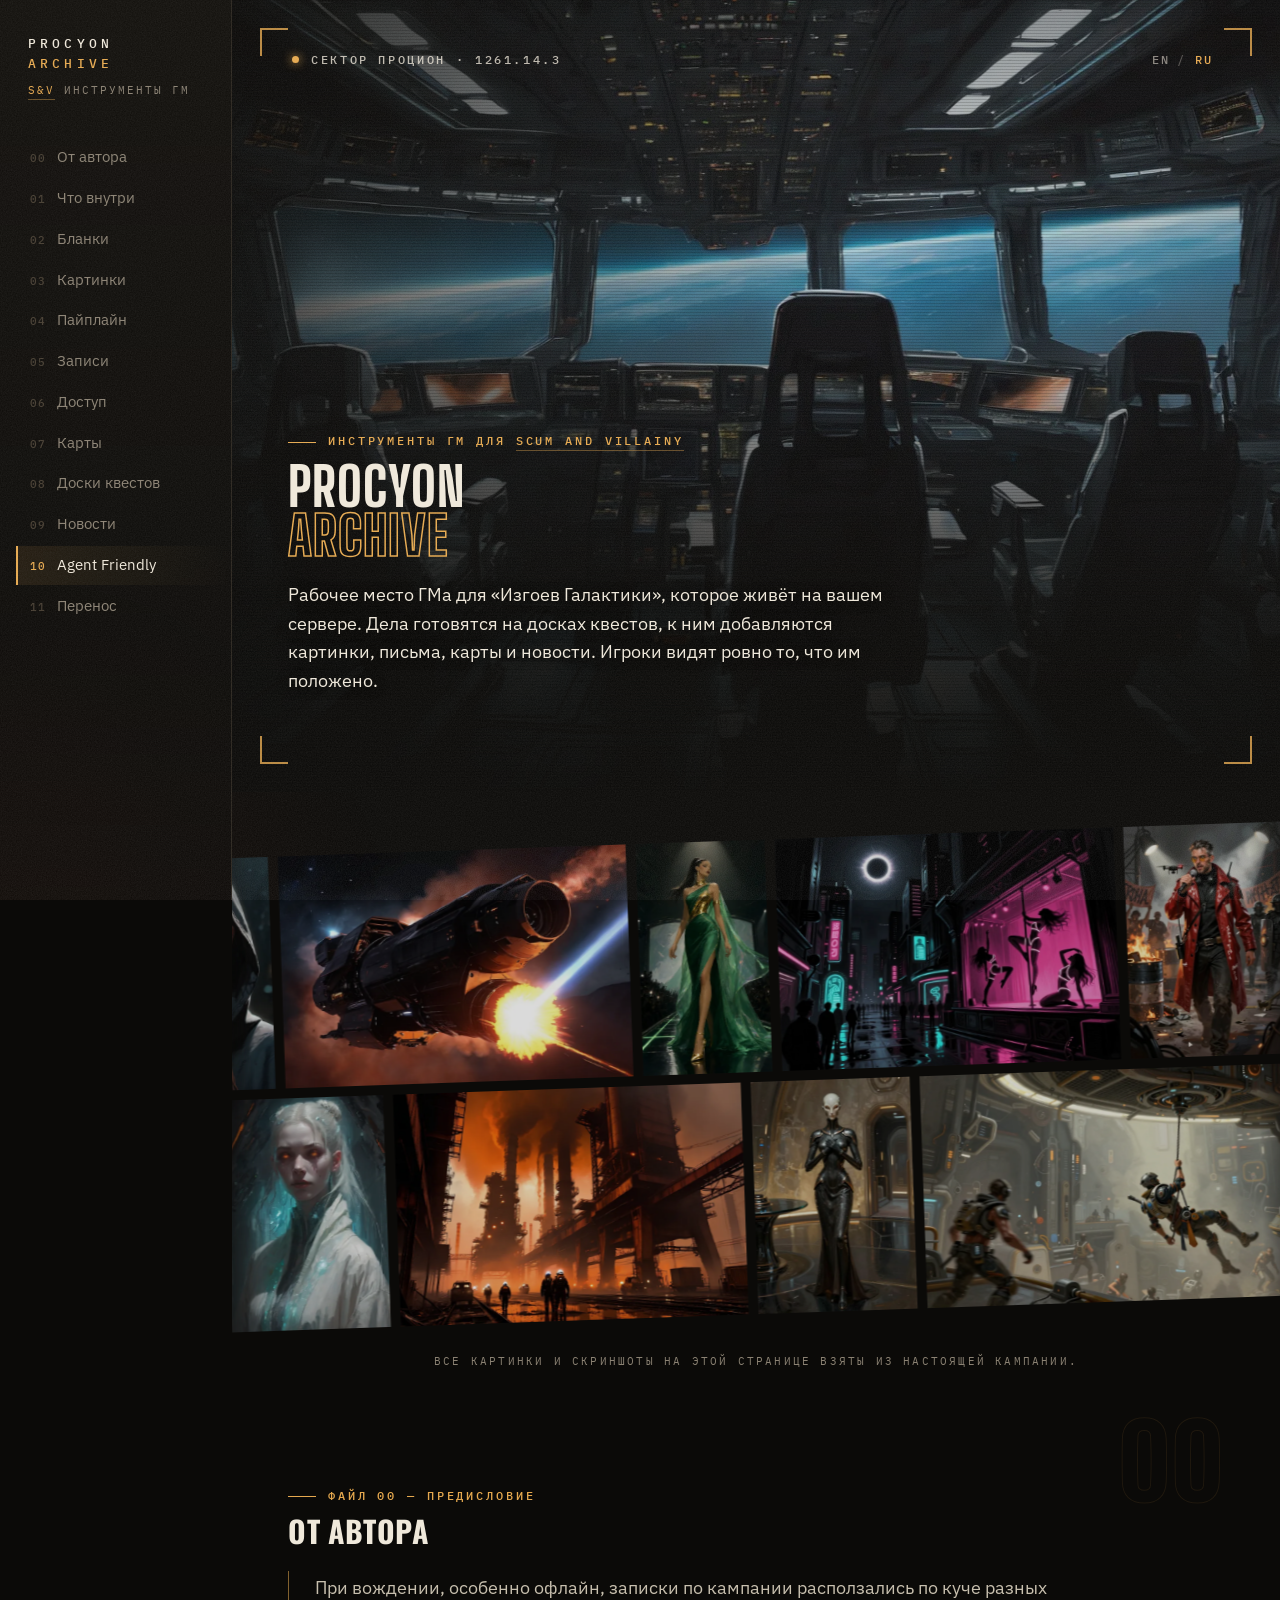
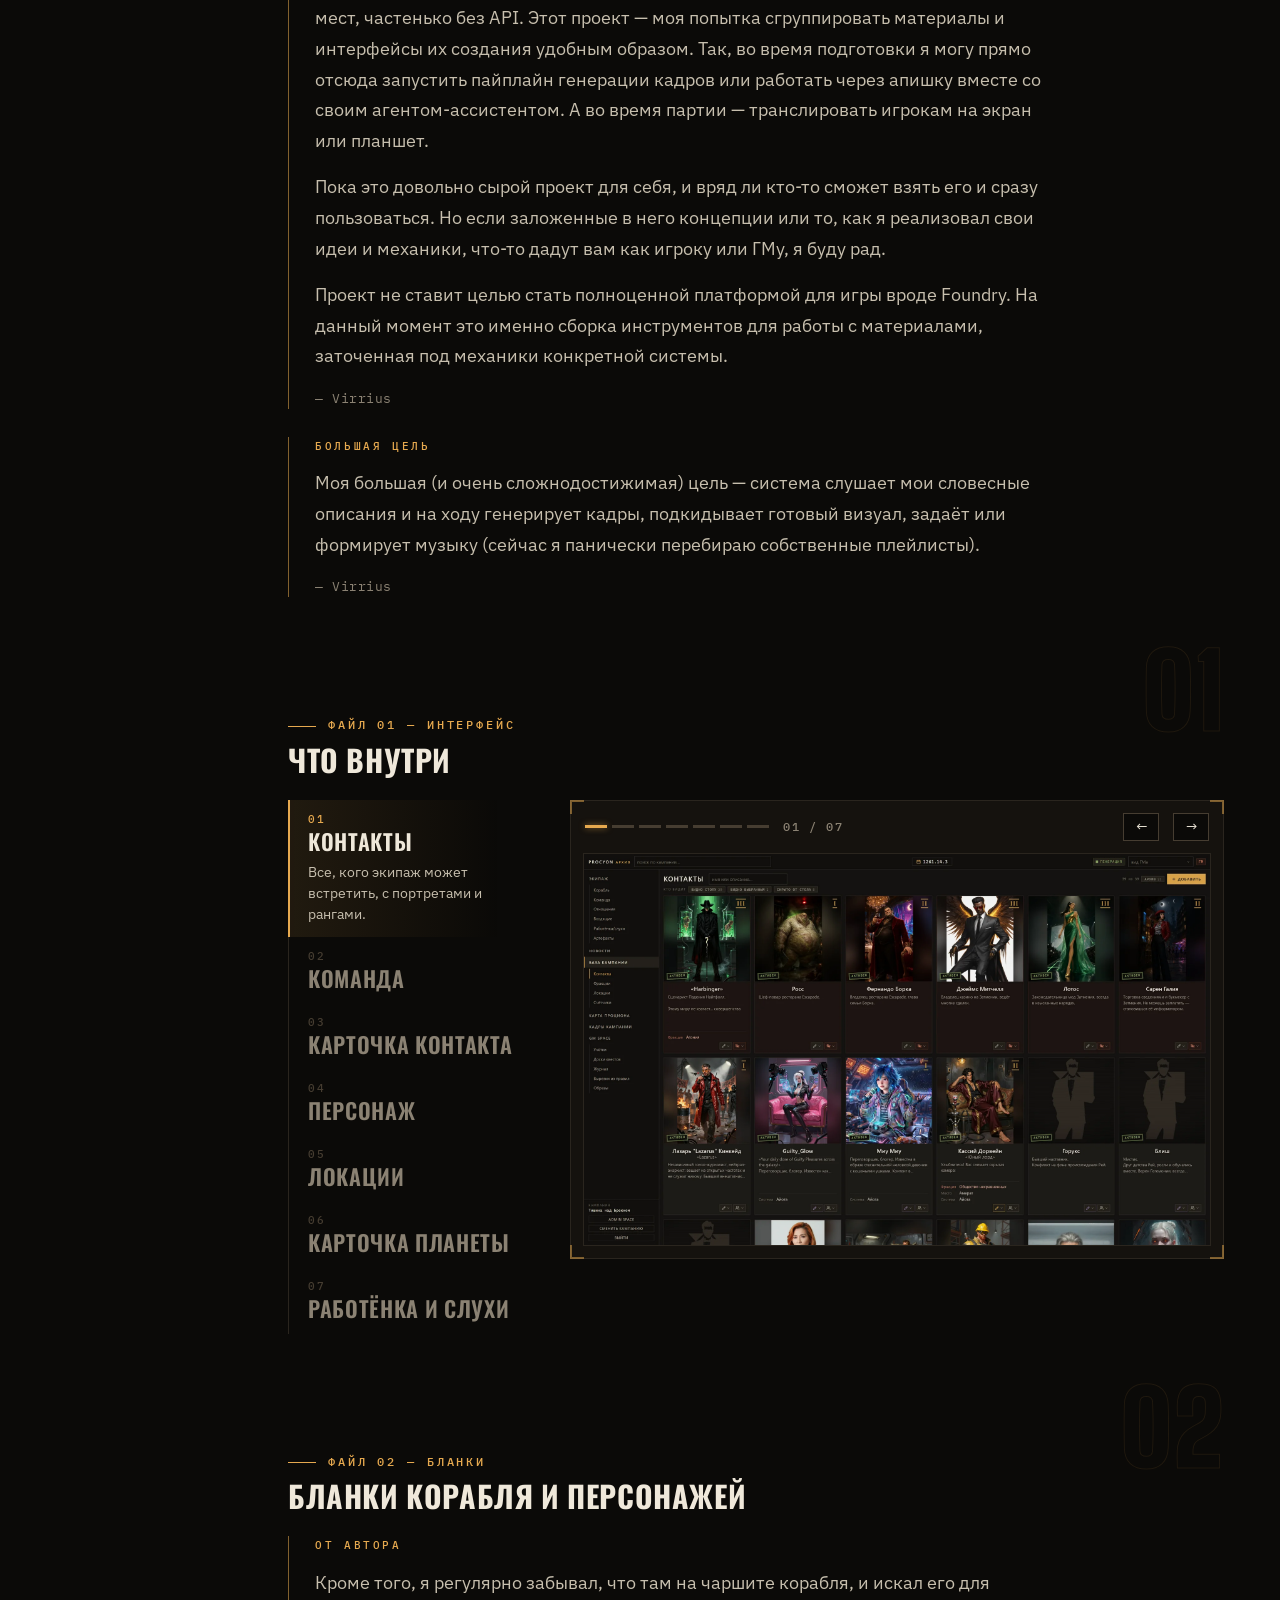
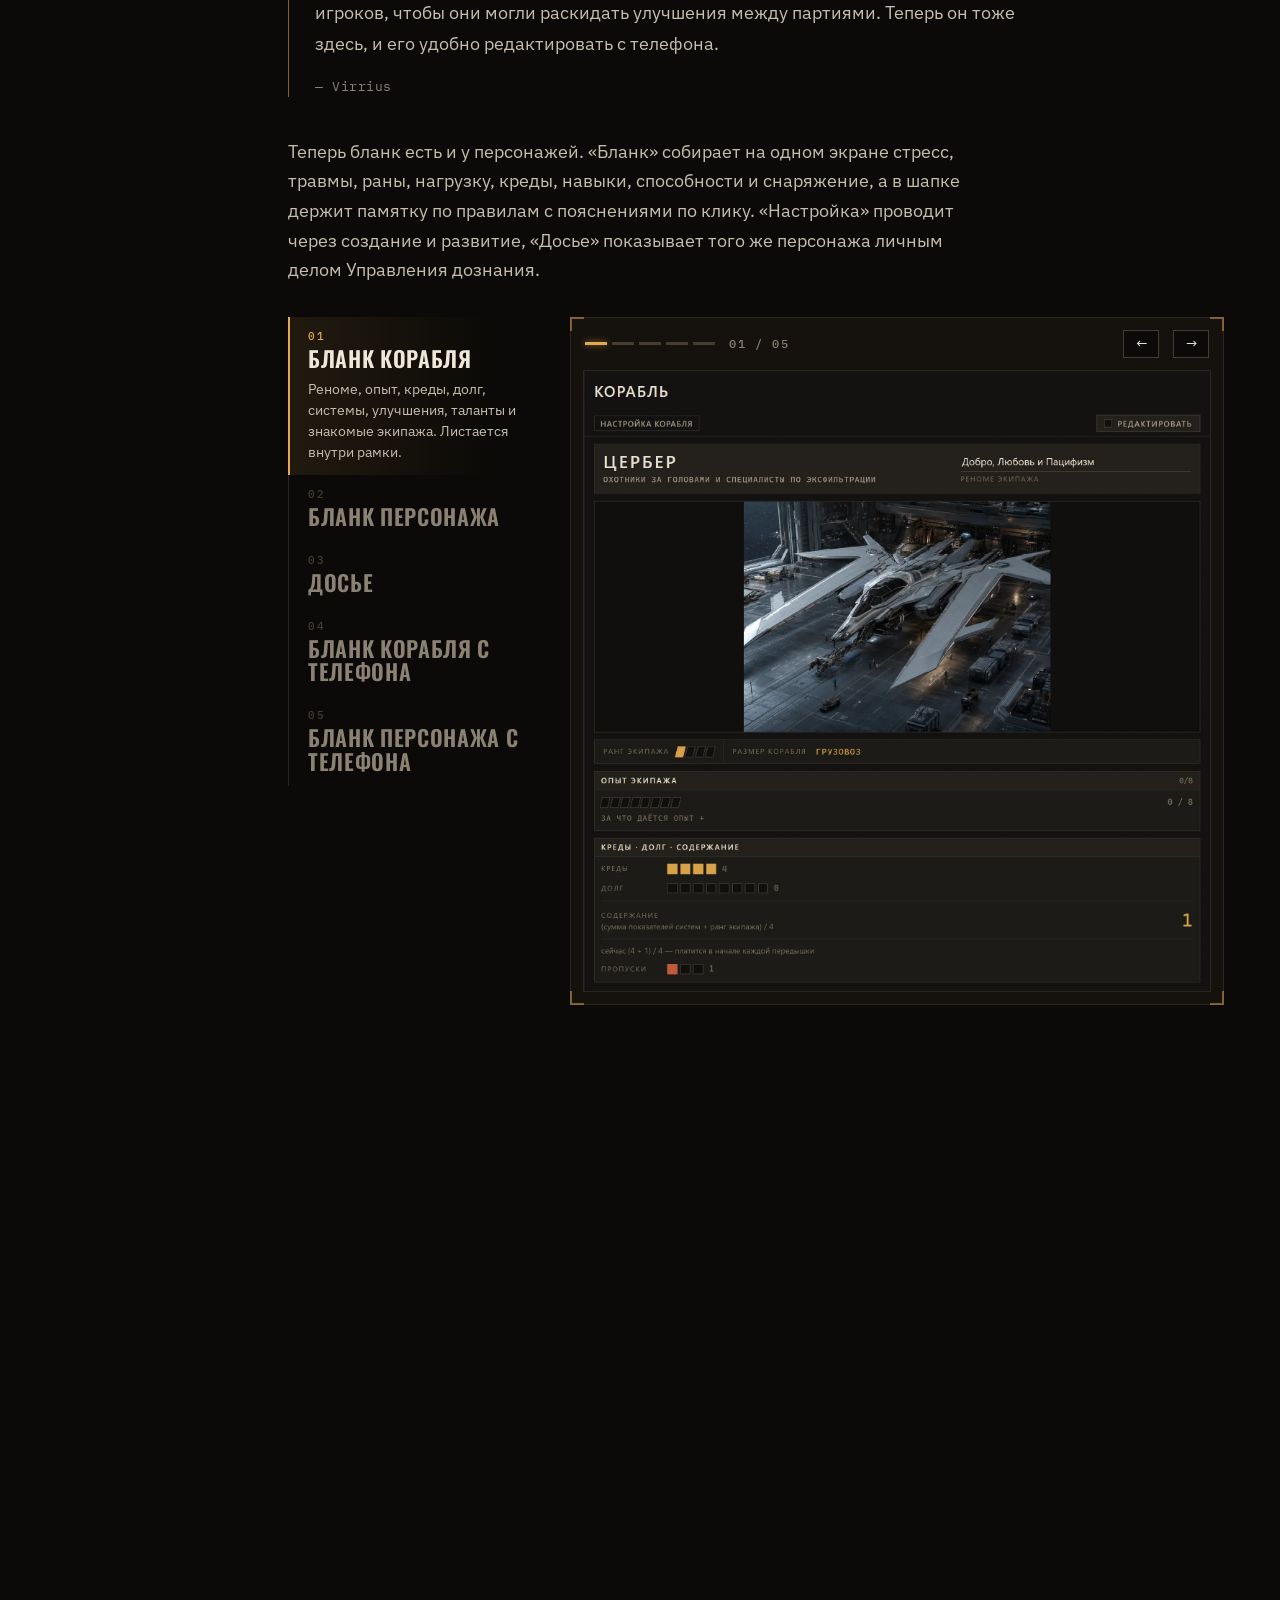
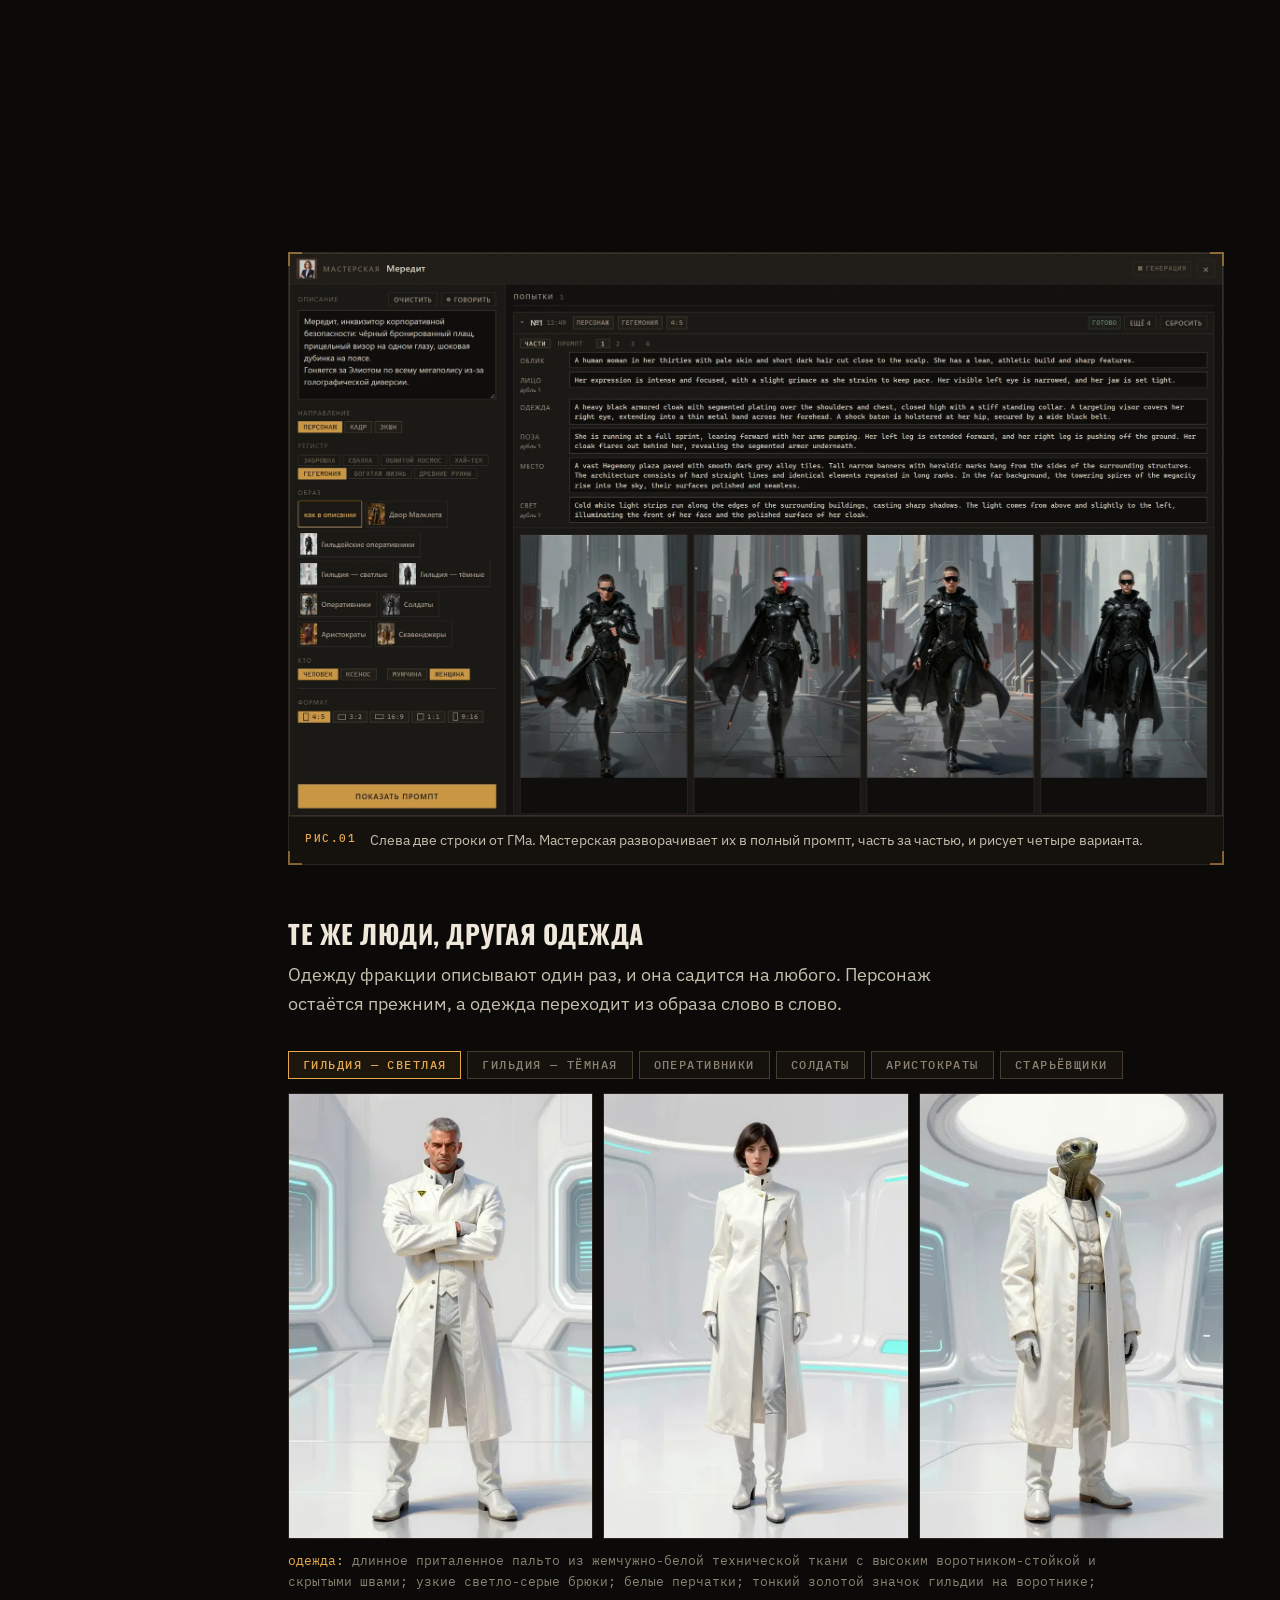
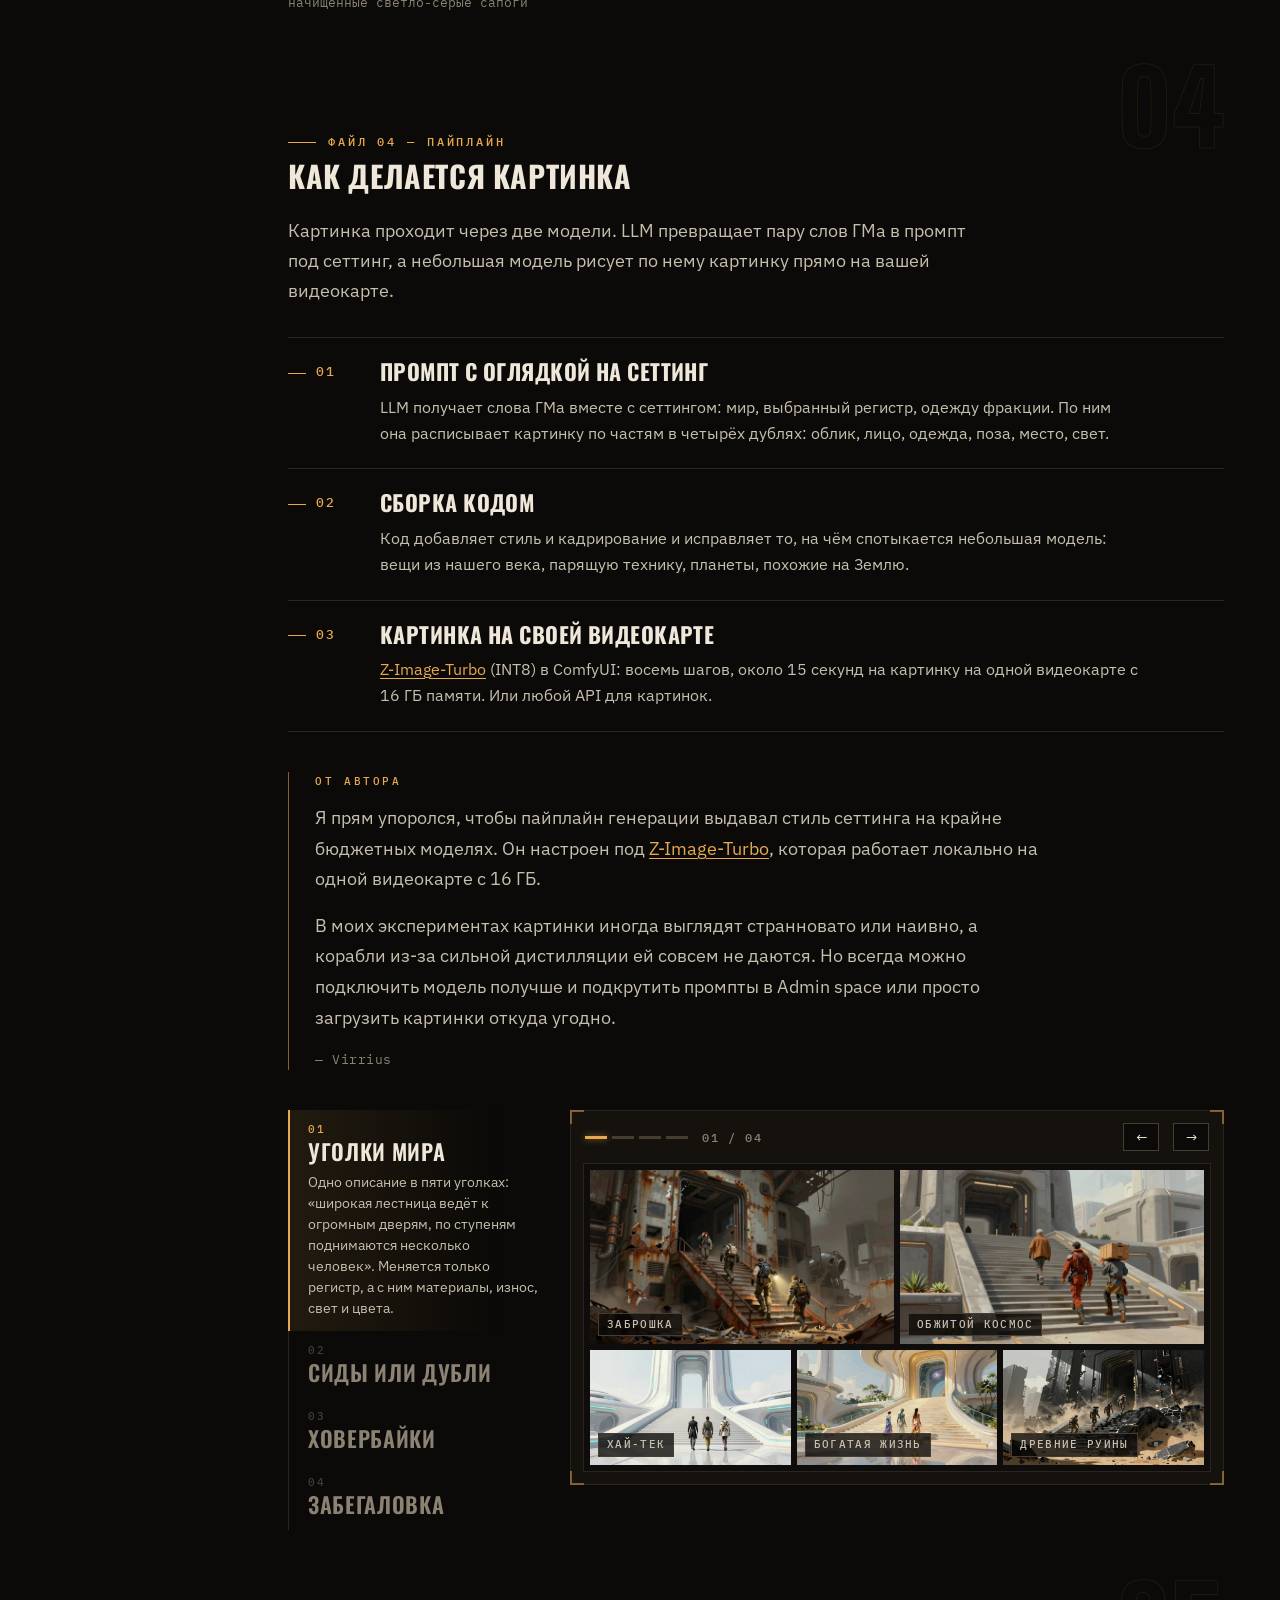
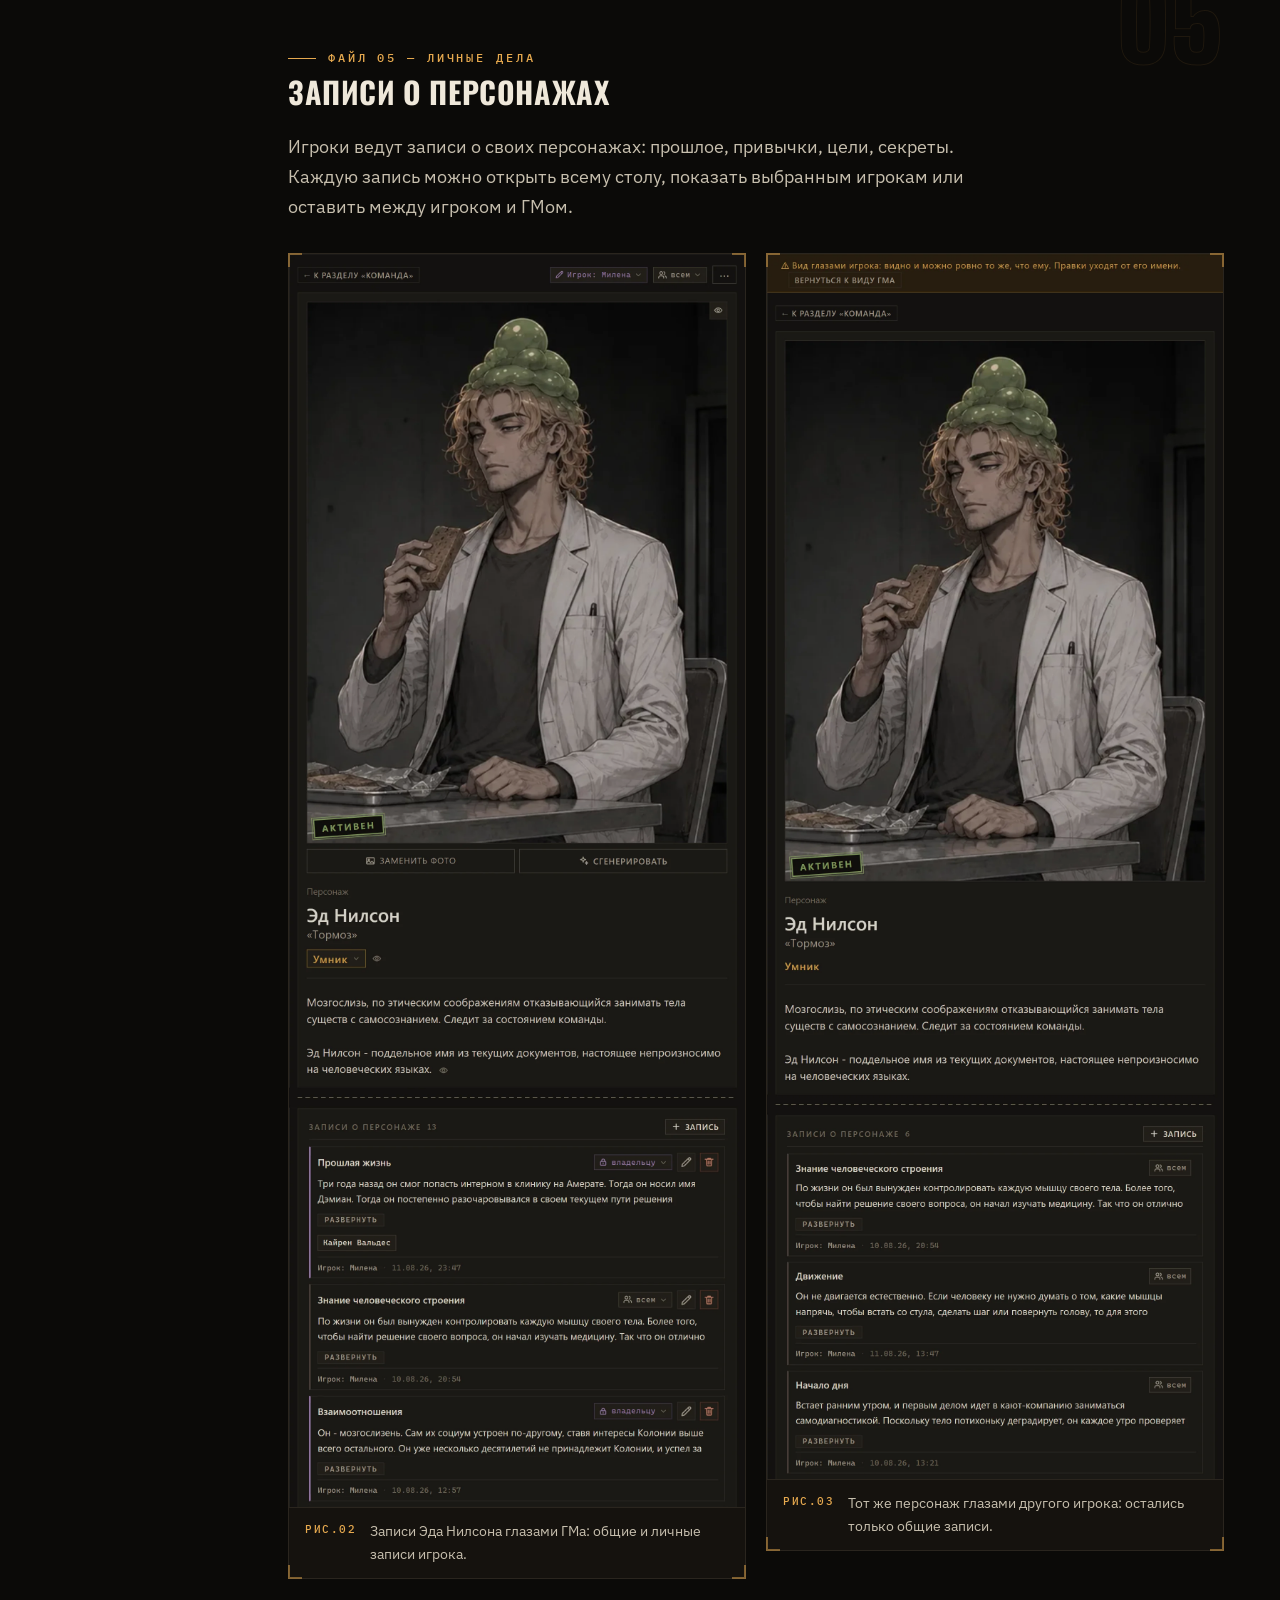
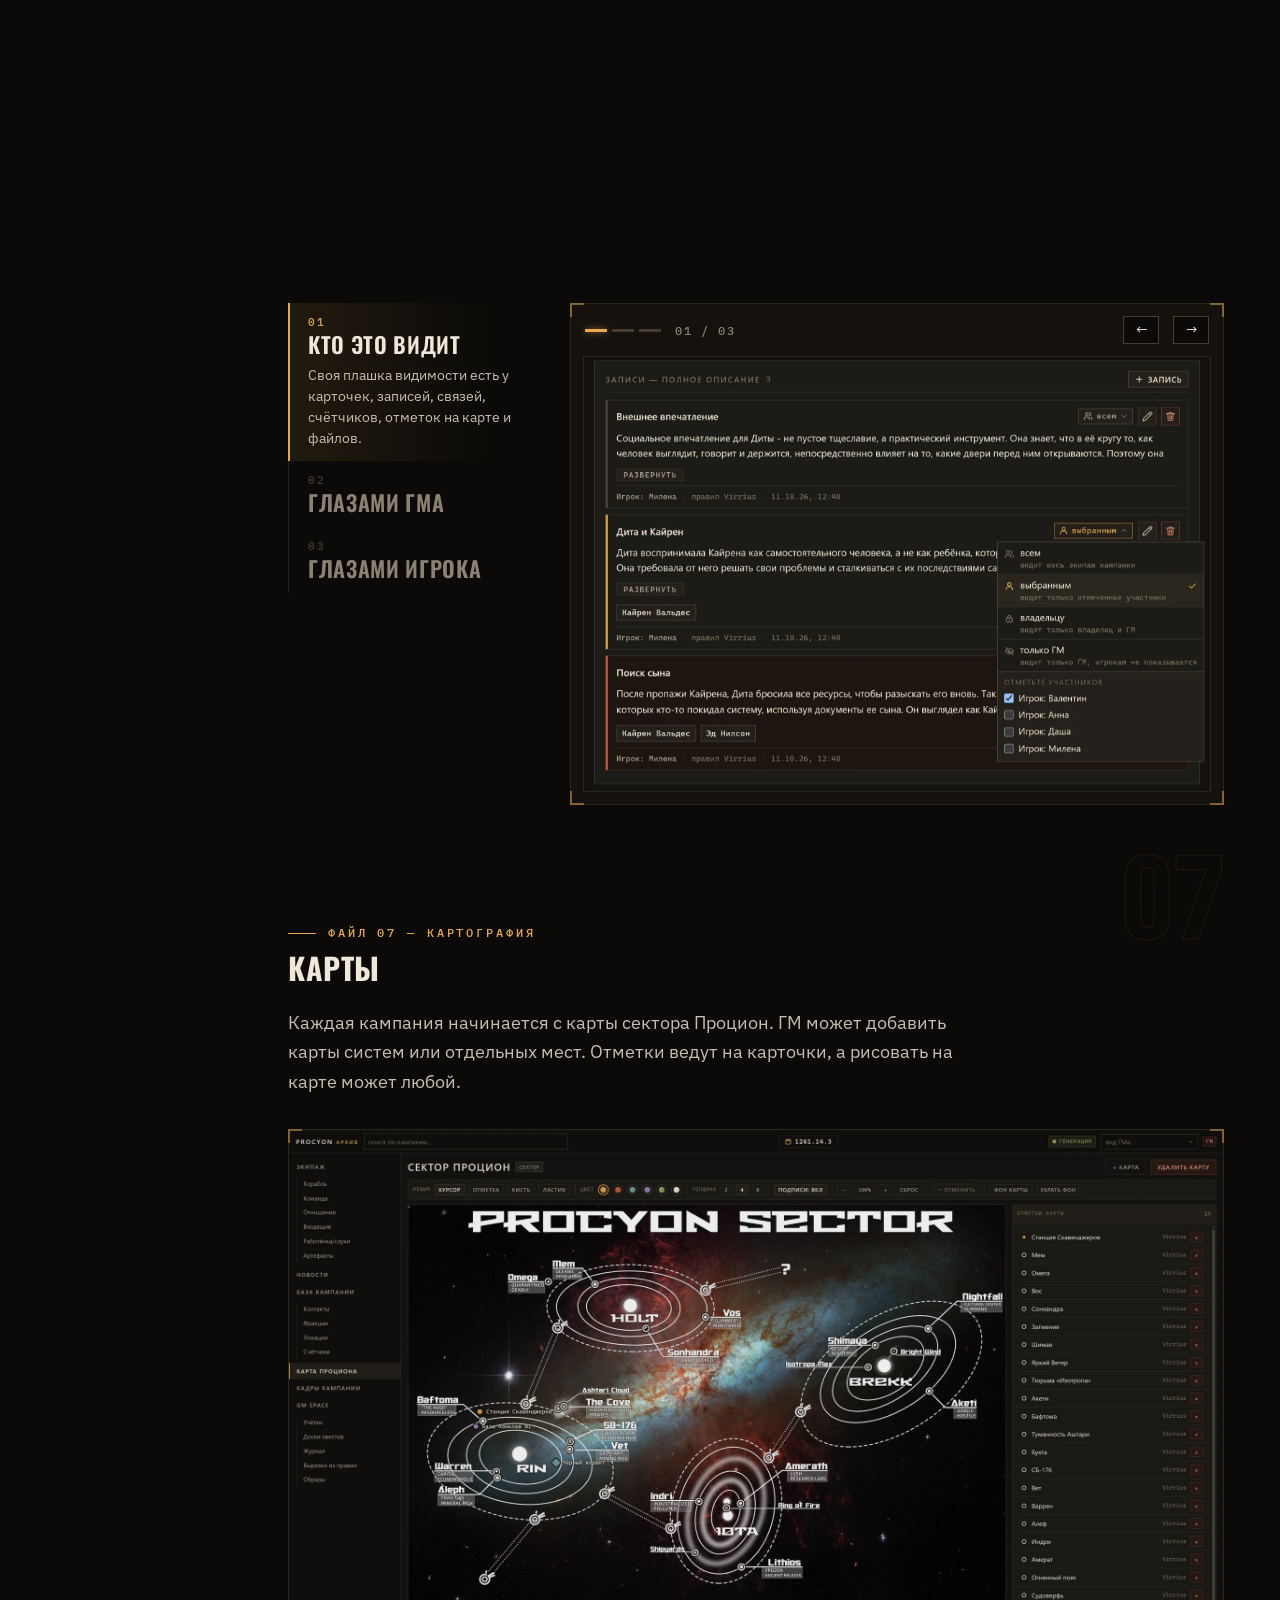
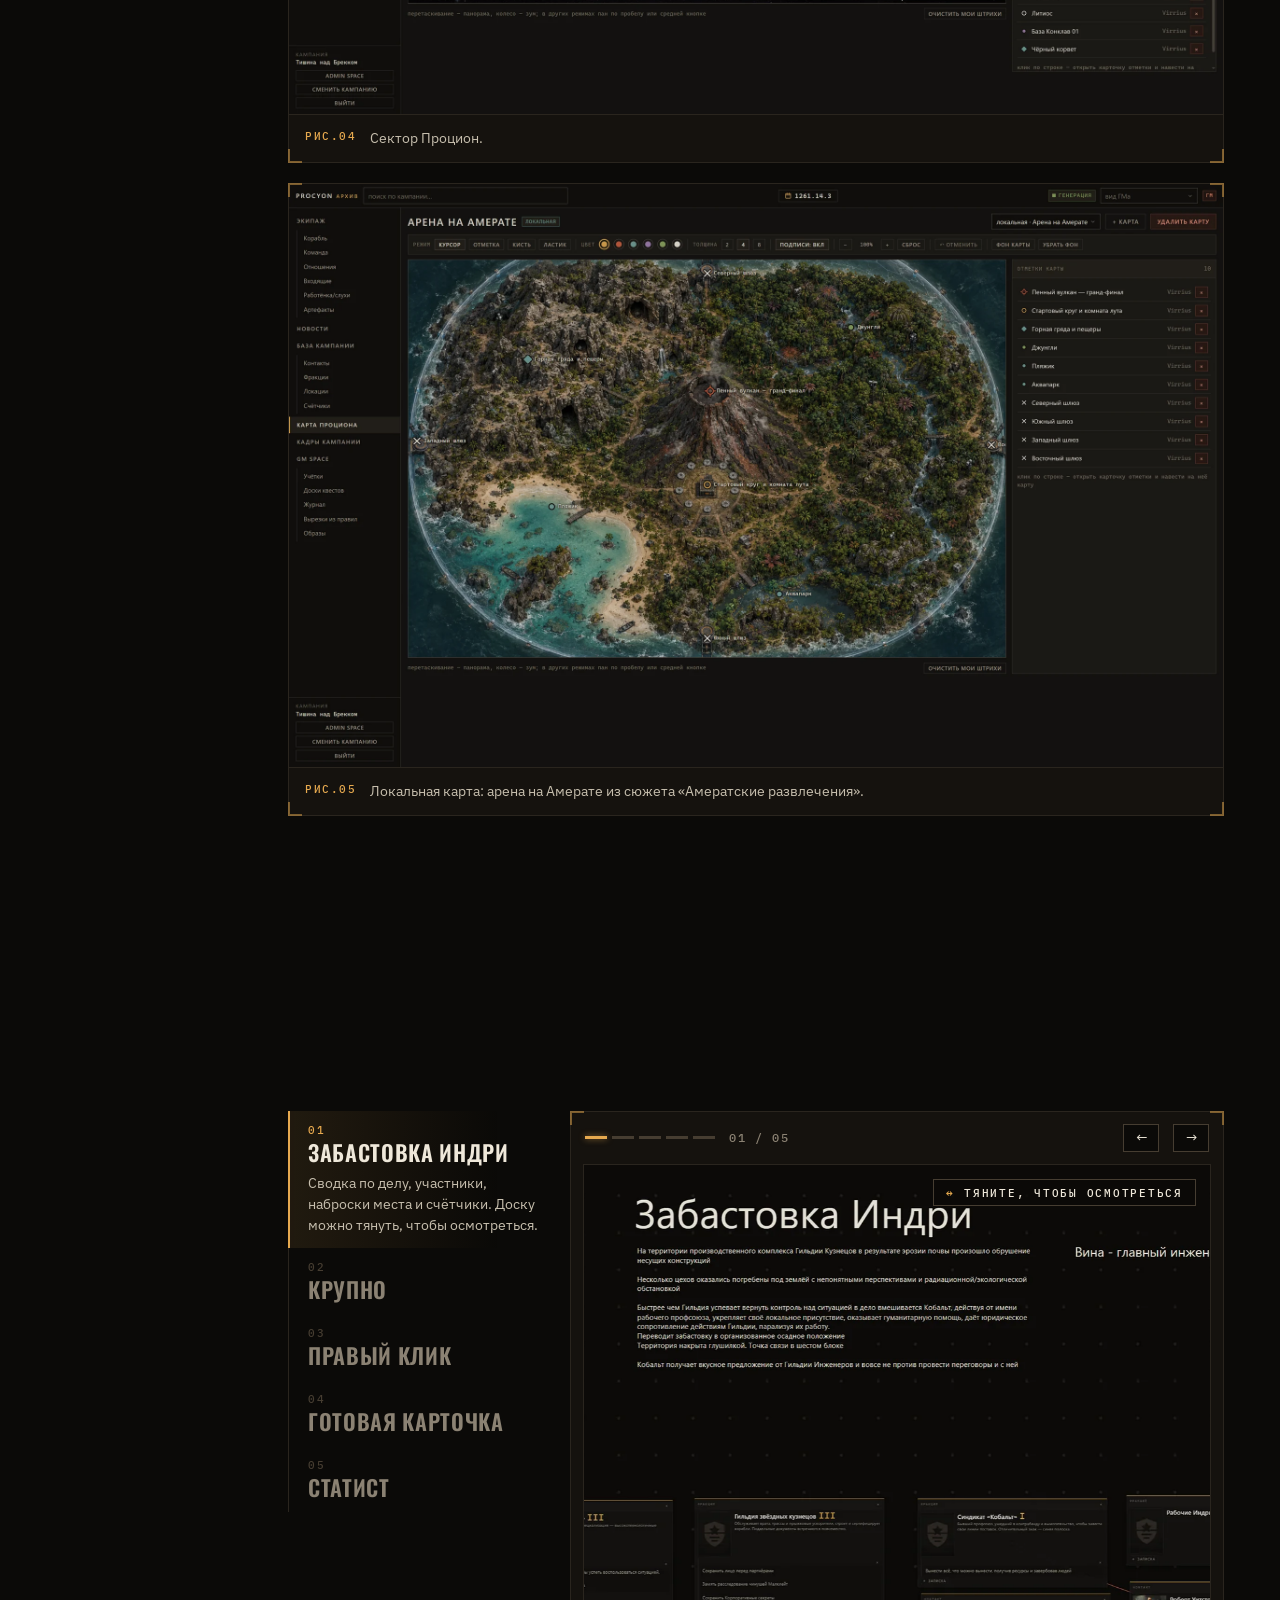
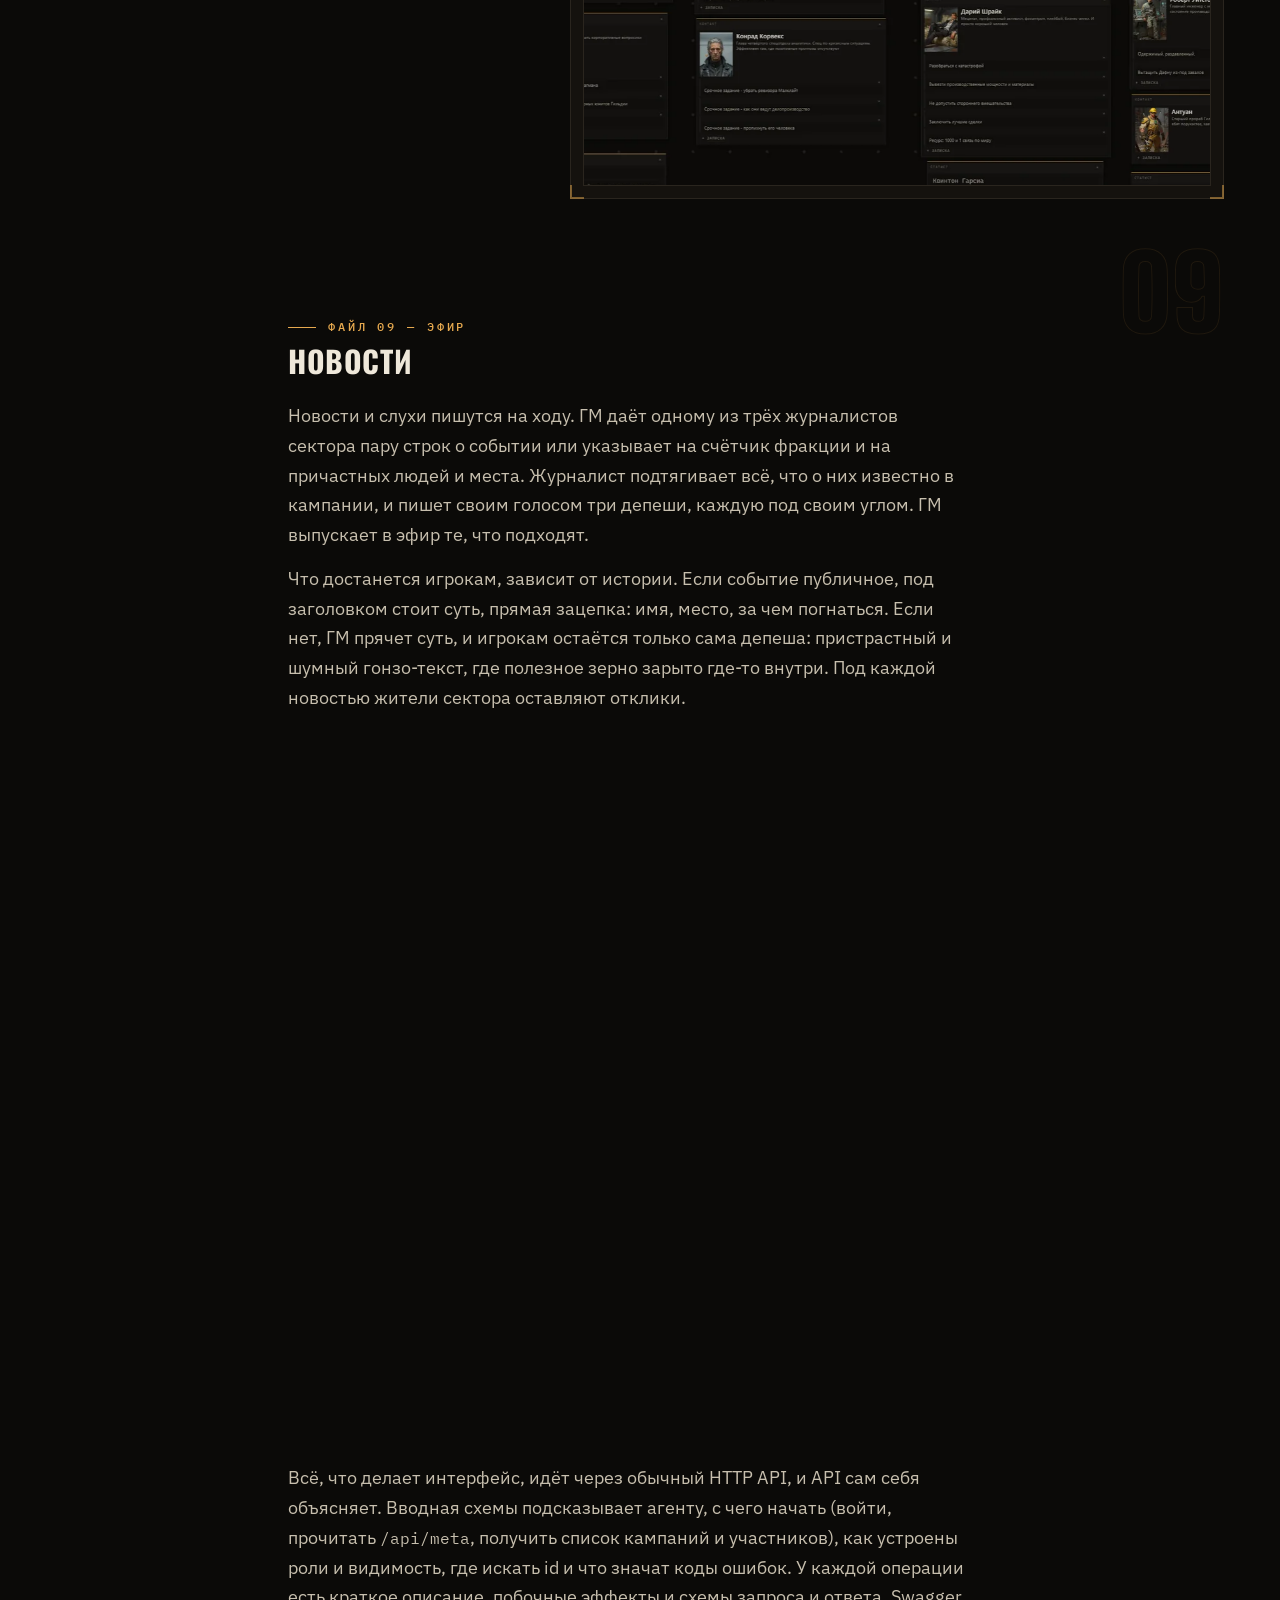
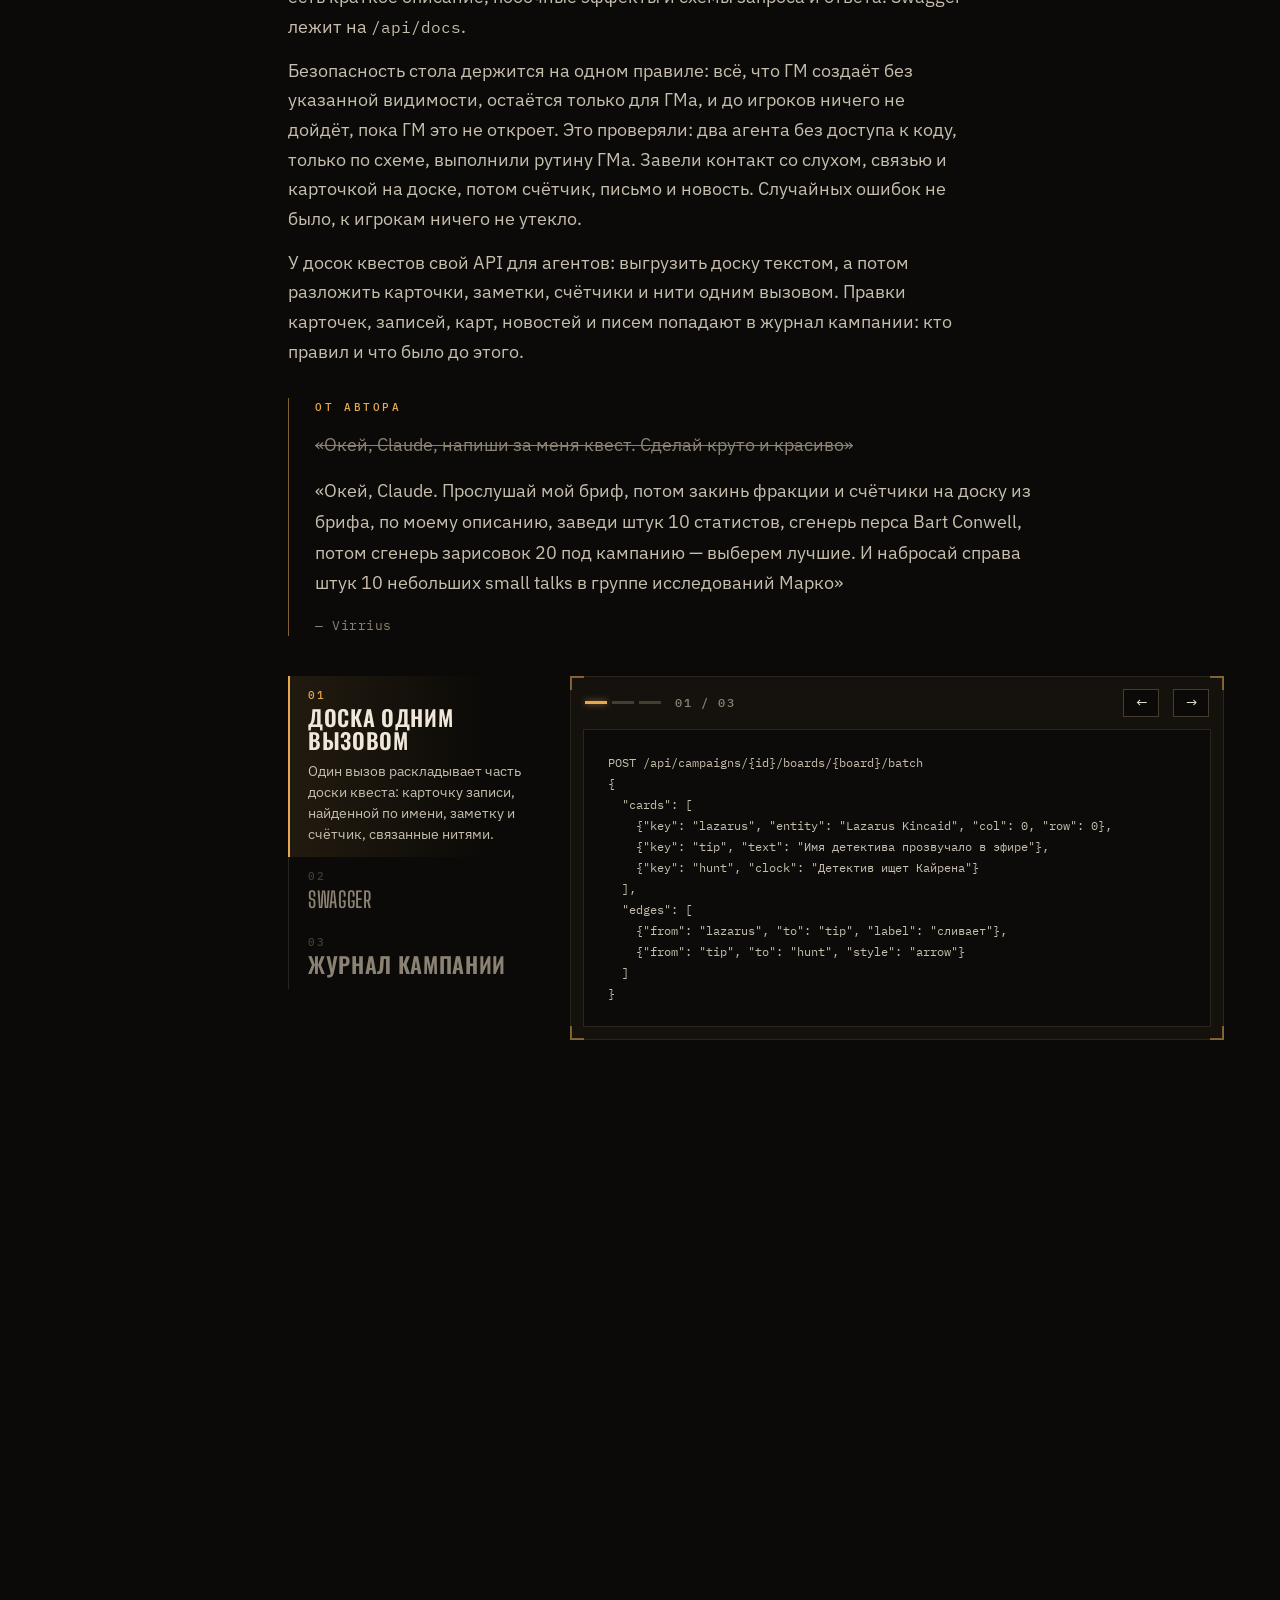
==== commit 9435da40: "Раздел 11 «Перенос кампании» Co-Authored-By: Claude Opus 5.5 <noreply@anthropic.com>" ====
--- a/ru/index.html
+++ b/ru/index.html
@@ -30,6 +30,7 @@
     <a href="#boards"><i>08</i>Доски квестов</a>
     <a href="#news"><i>09</i>Новости</a>
     <a href="#agents"><i>10</i>Agent Friendly</a>
+    <a href="#transfer"><i>11</i>Перенос</a>
   </nav>
   <div class="progress" aria-hidden="true"><i></i></div>
 </aside>
@@ -471,6 +472,17 @@
   </div>
 </section>
 
+<section id="transfer">
+  <div class="head" data-n="11"><p class="kicker">Файл 11 — Перенос</p><h2>Перенос кампании</h2></div>
+  <p class="note">Кампания целиком уходит одним архивом: записи, заметки, часы, письма, новости, карты, доски, журнал и все картинки. Его можно перенести на другой сервер или держать как резервную копию. При загрузке заводится новая кампания: игроки с учётками на этом сервере сохраняют доступ, загрузивший становится ГМом.</p>
+  <div class="stack">
+    <figure class="shot">
+      <img src="../shots/ru/xfer.webp" data-zoom alt="Выгрузка кампании в Admin space" loading="lazy" width="1740" height="460">
+      <figcaption>Admin space → Кампании: «выгрузить» собирает ZIP с картинками, JSON — только данные. Ниже — загрузка из архива.</figcaption>
+    </figure>
+  </div>
+</section>
+
 <footer class="foot">
   <div class="wordmark" aria-hidden="true">Procyon Archive</div>
   <p>Неофициальный фанатский инструмент для Scum and Villainy («Изгои Галактики»). Игра принадлежит её авторам.</p>
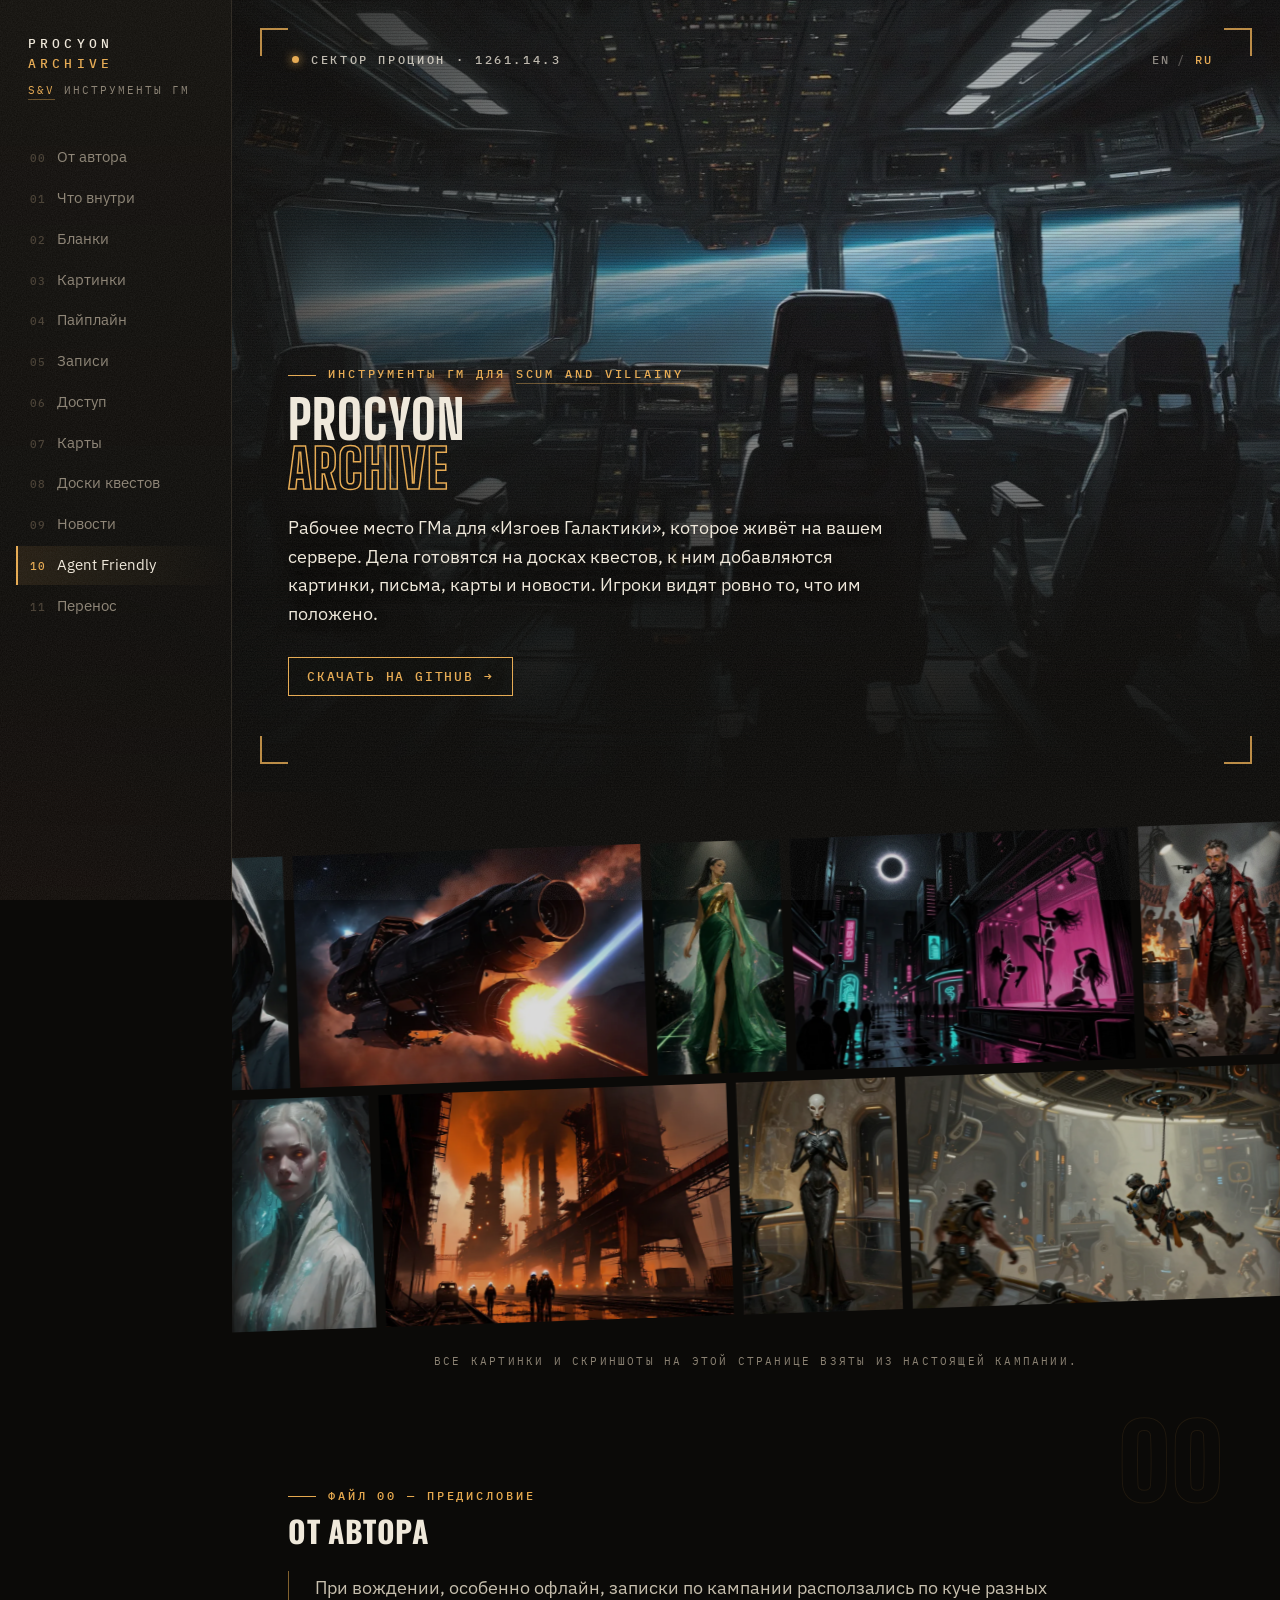
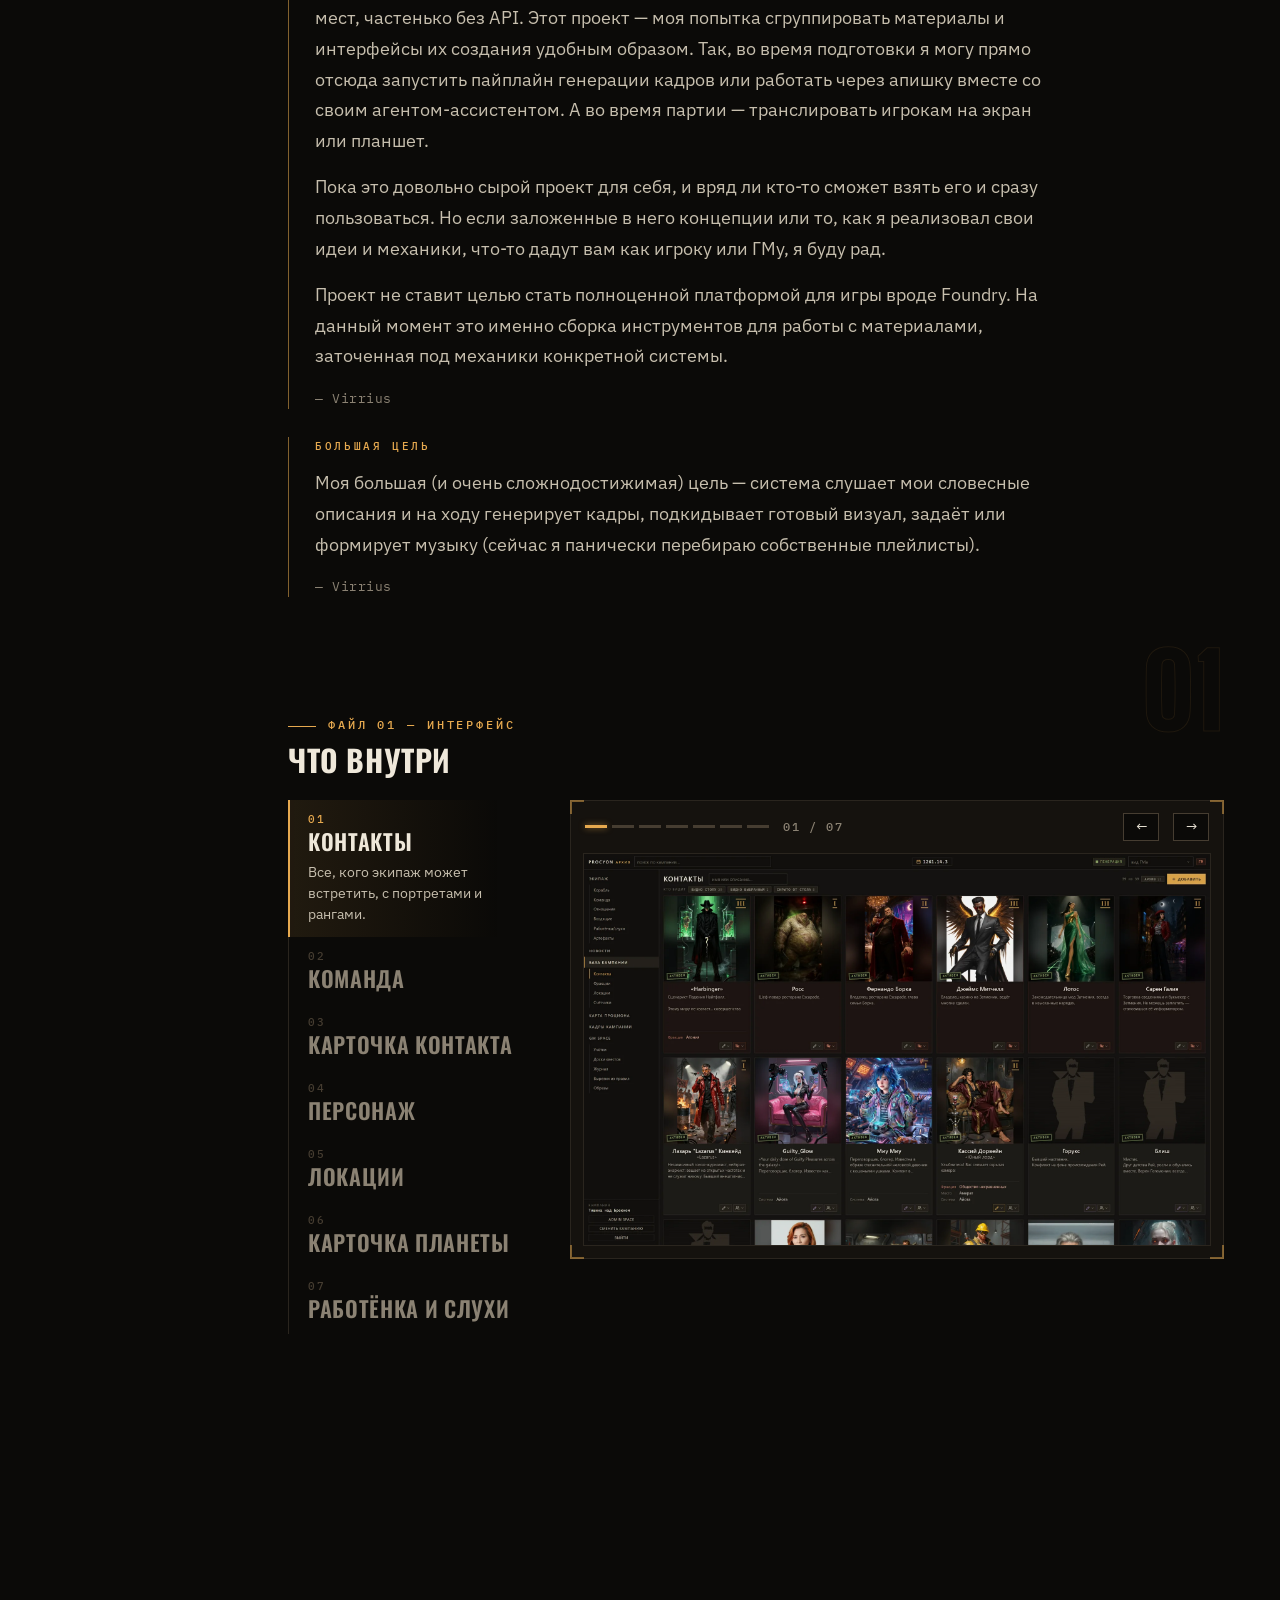
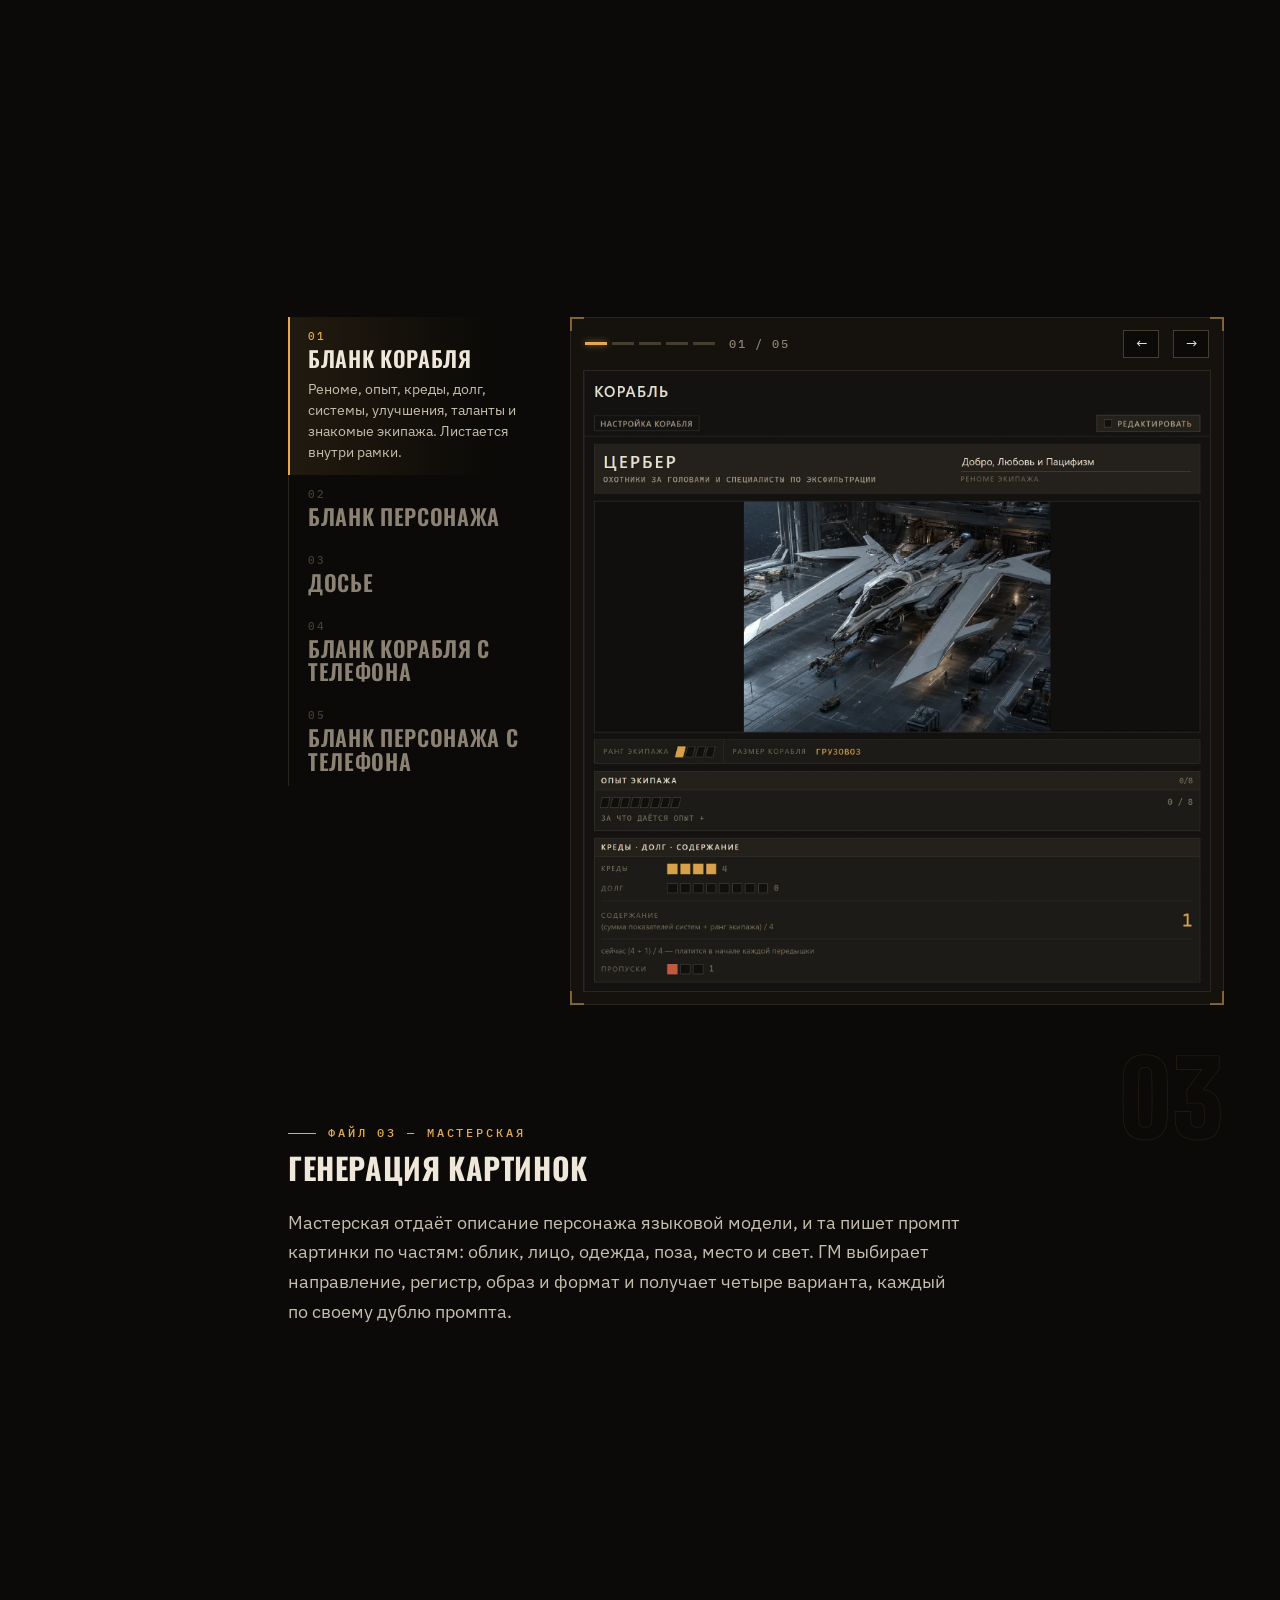
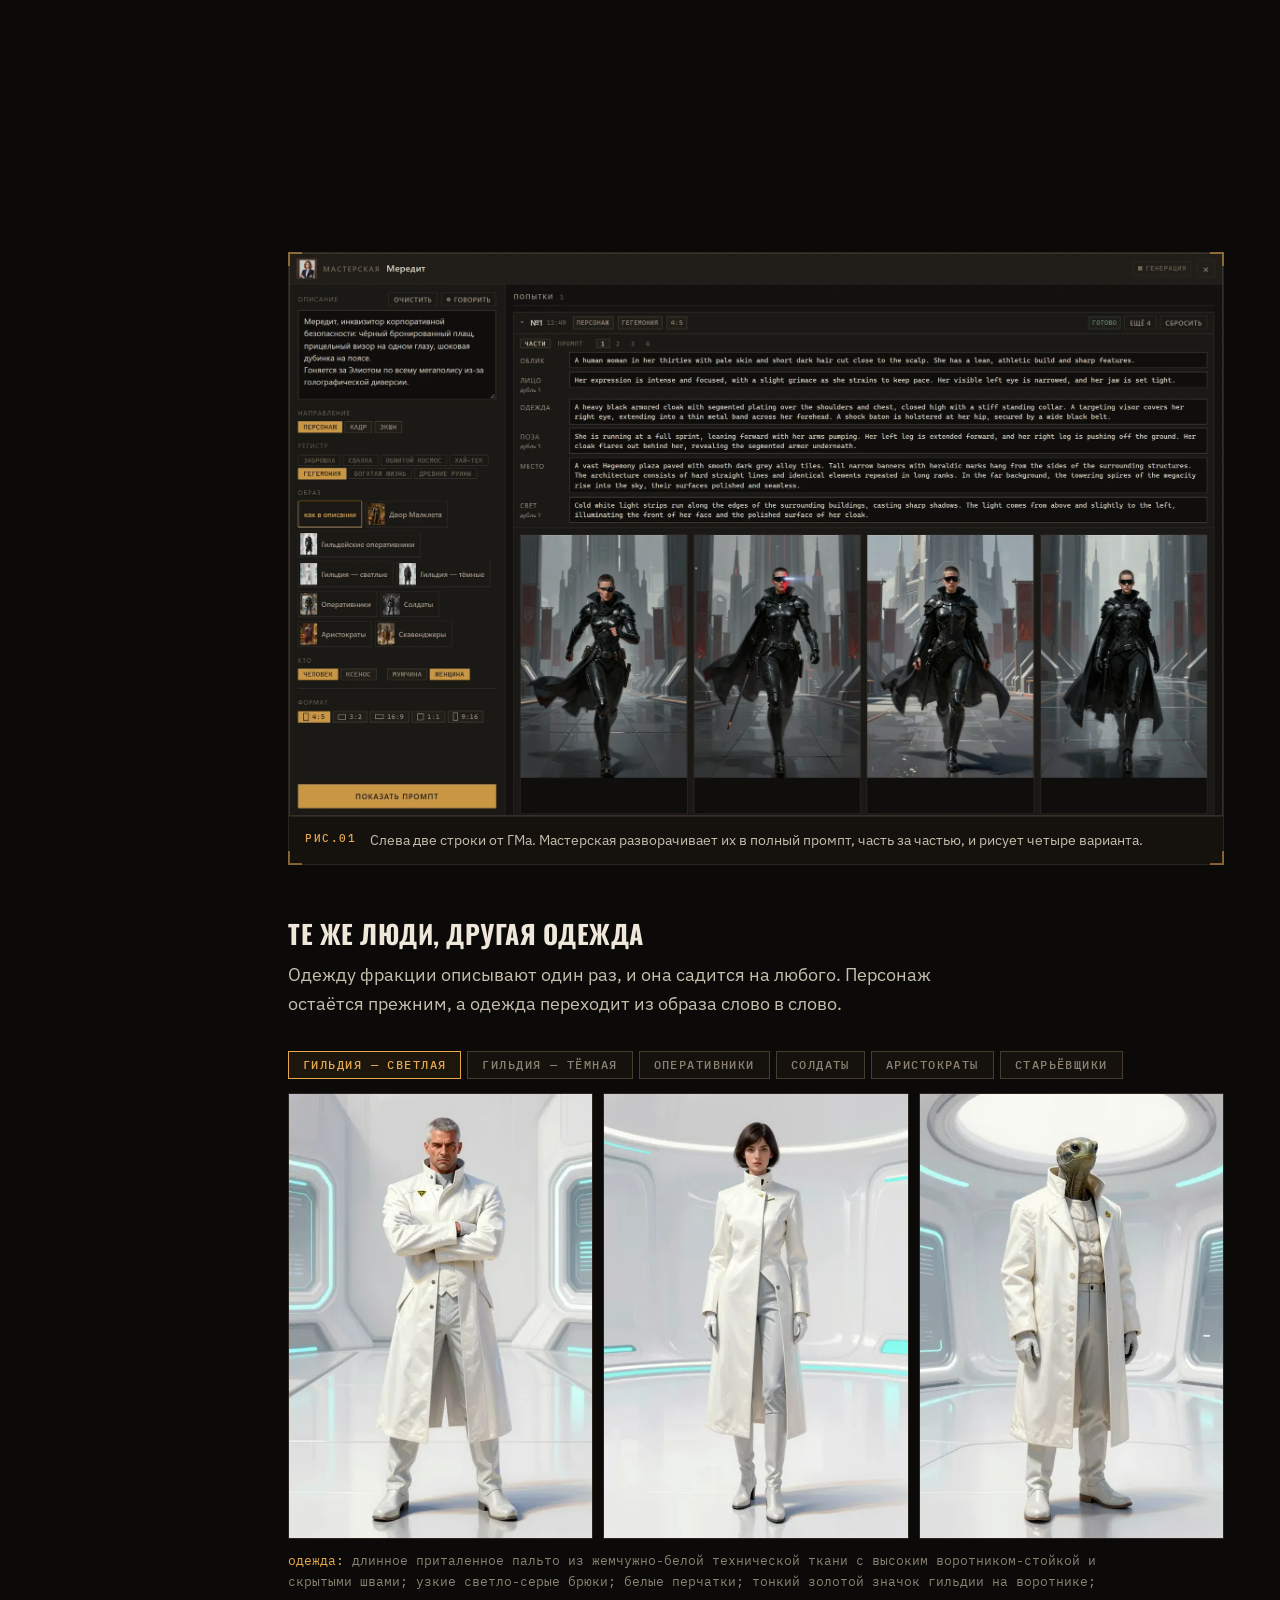
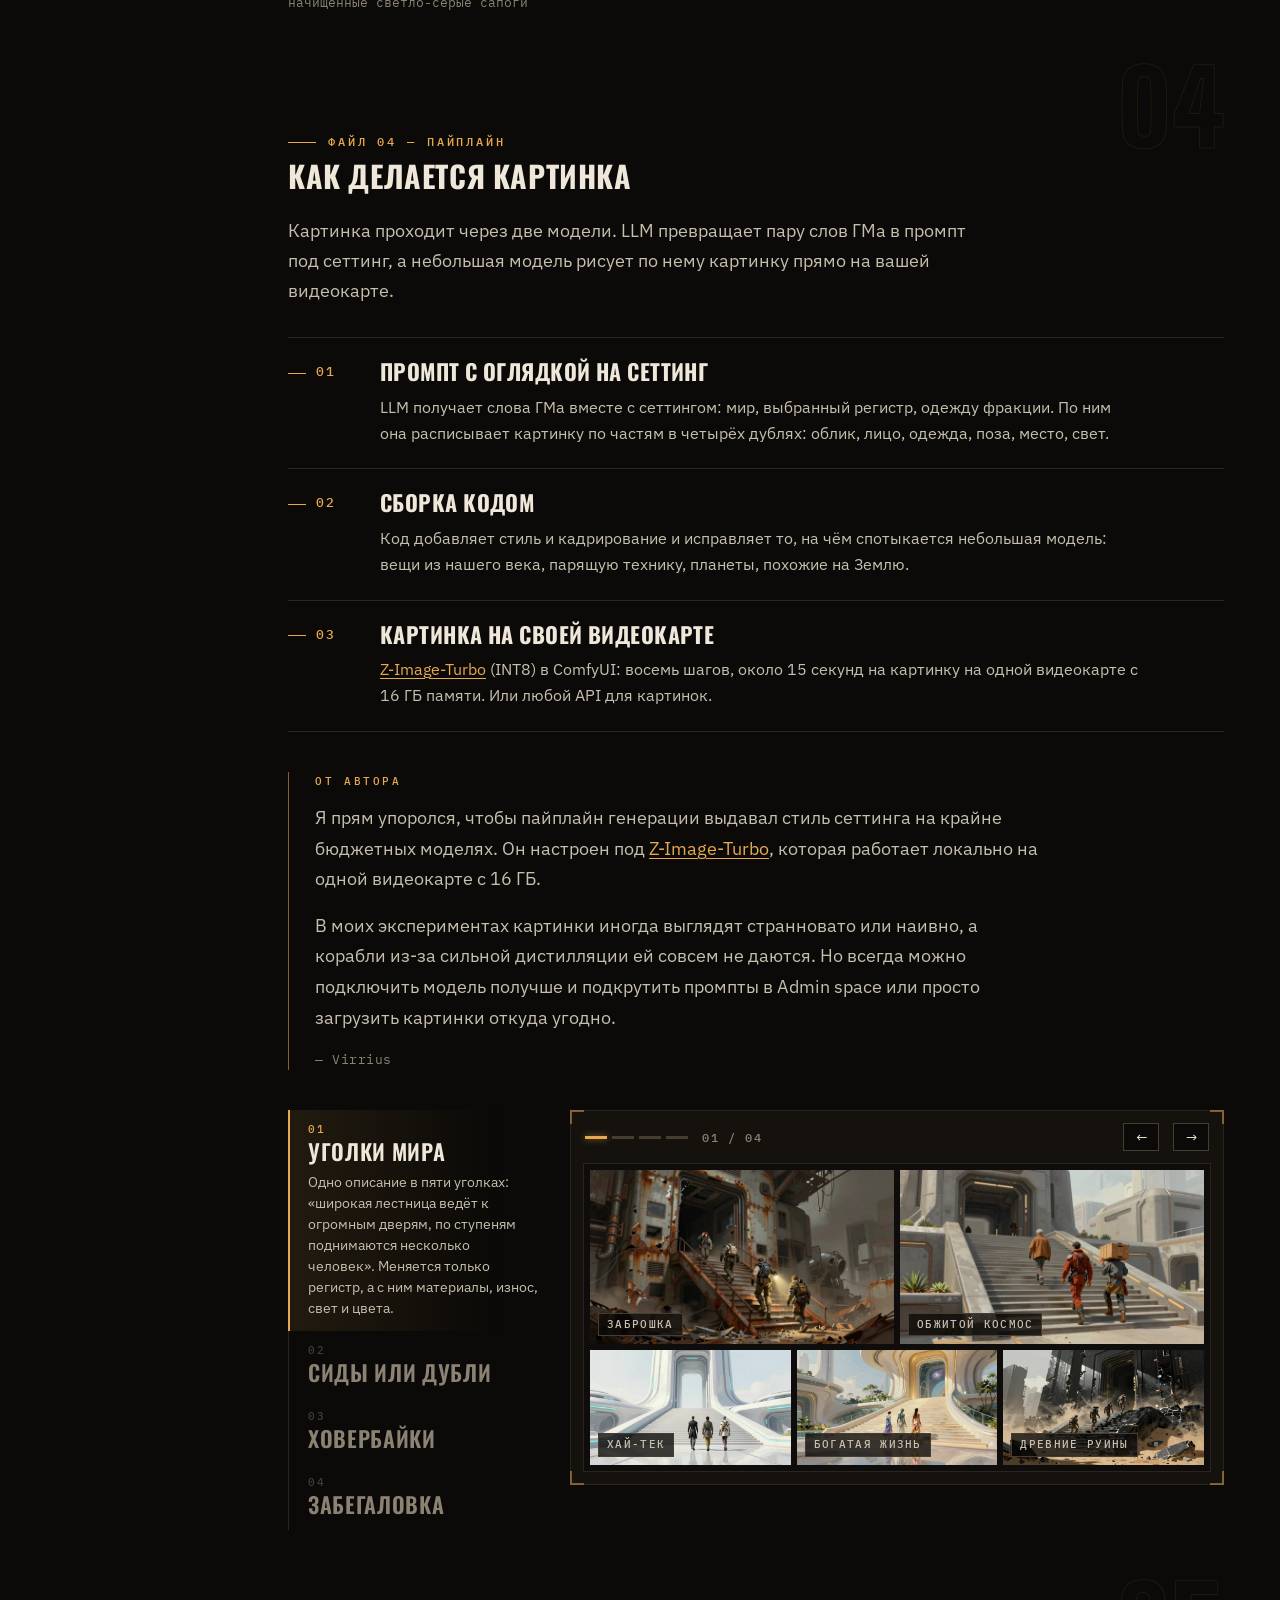
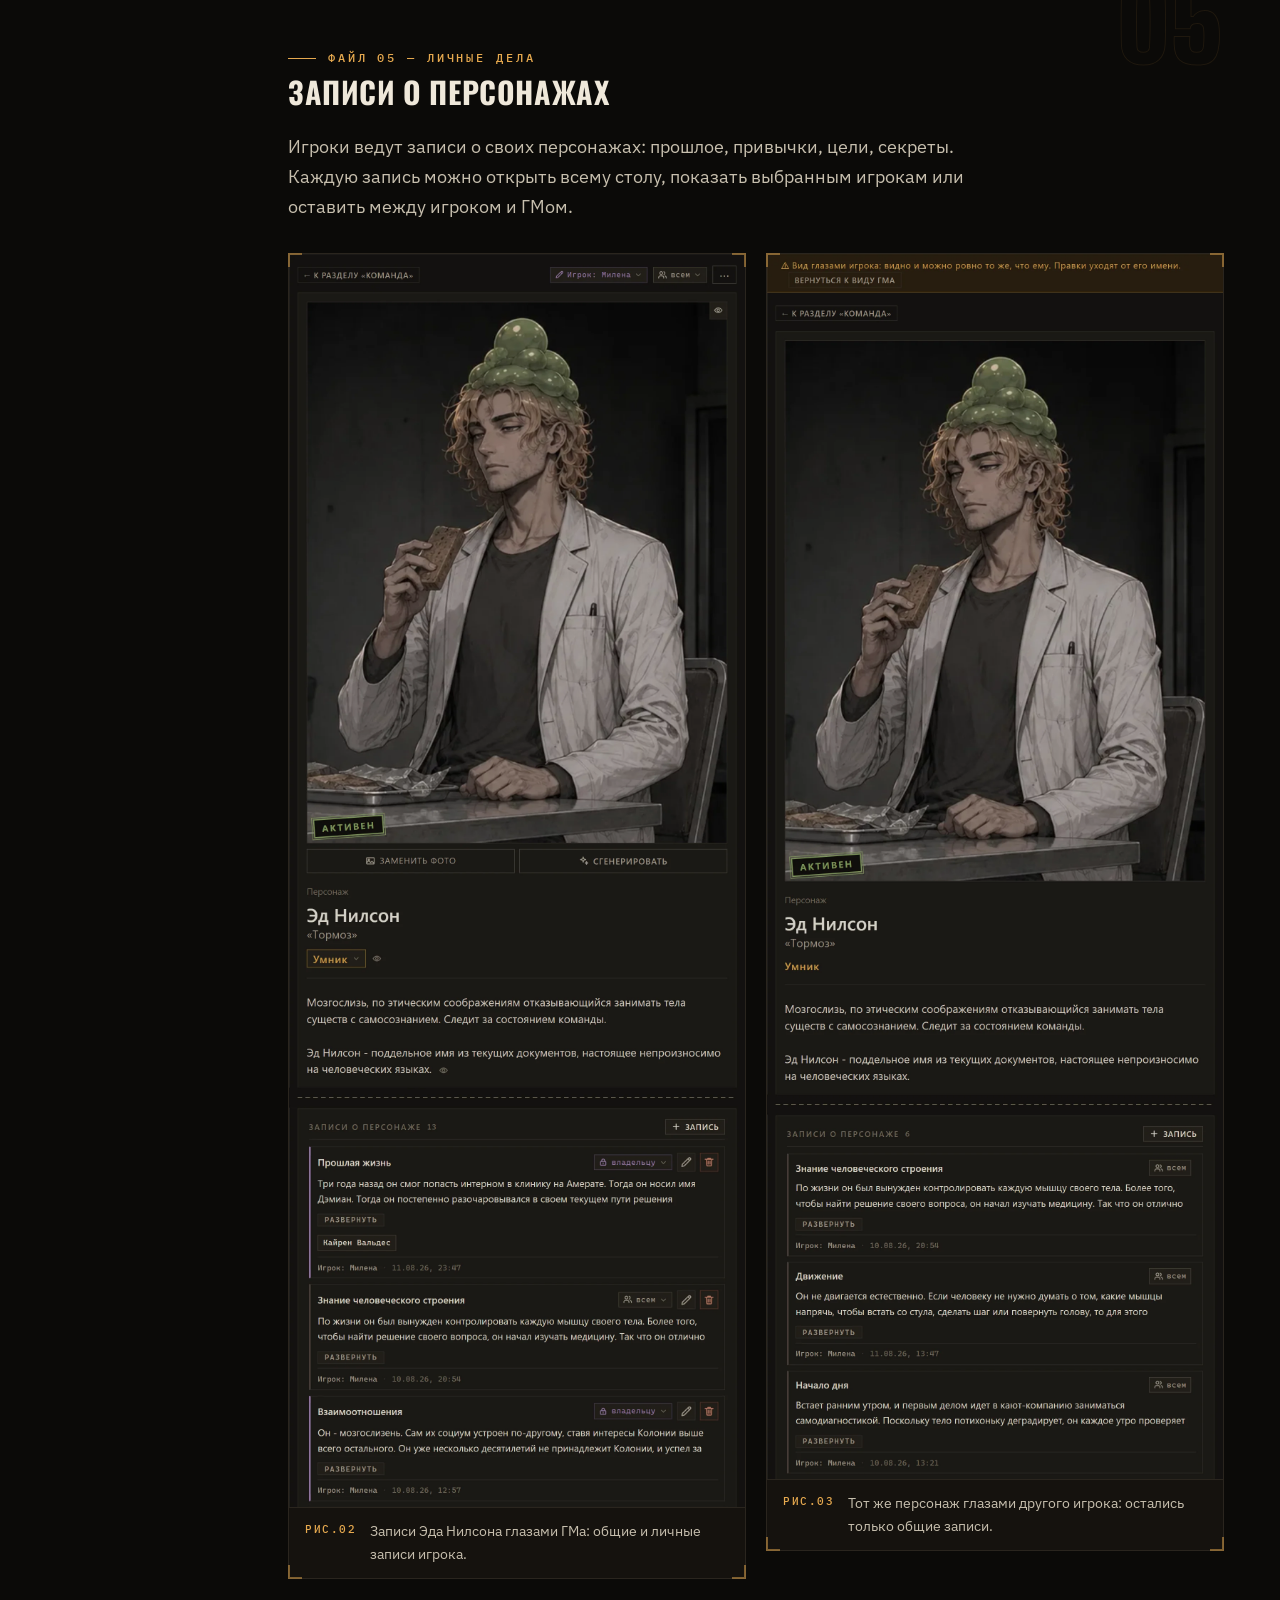
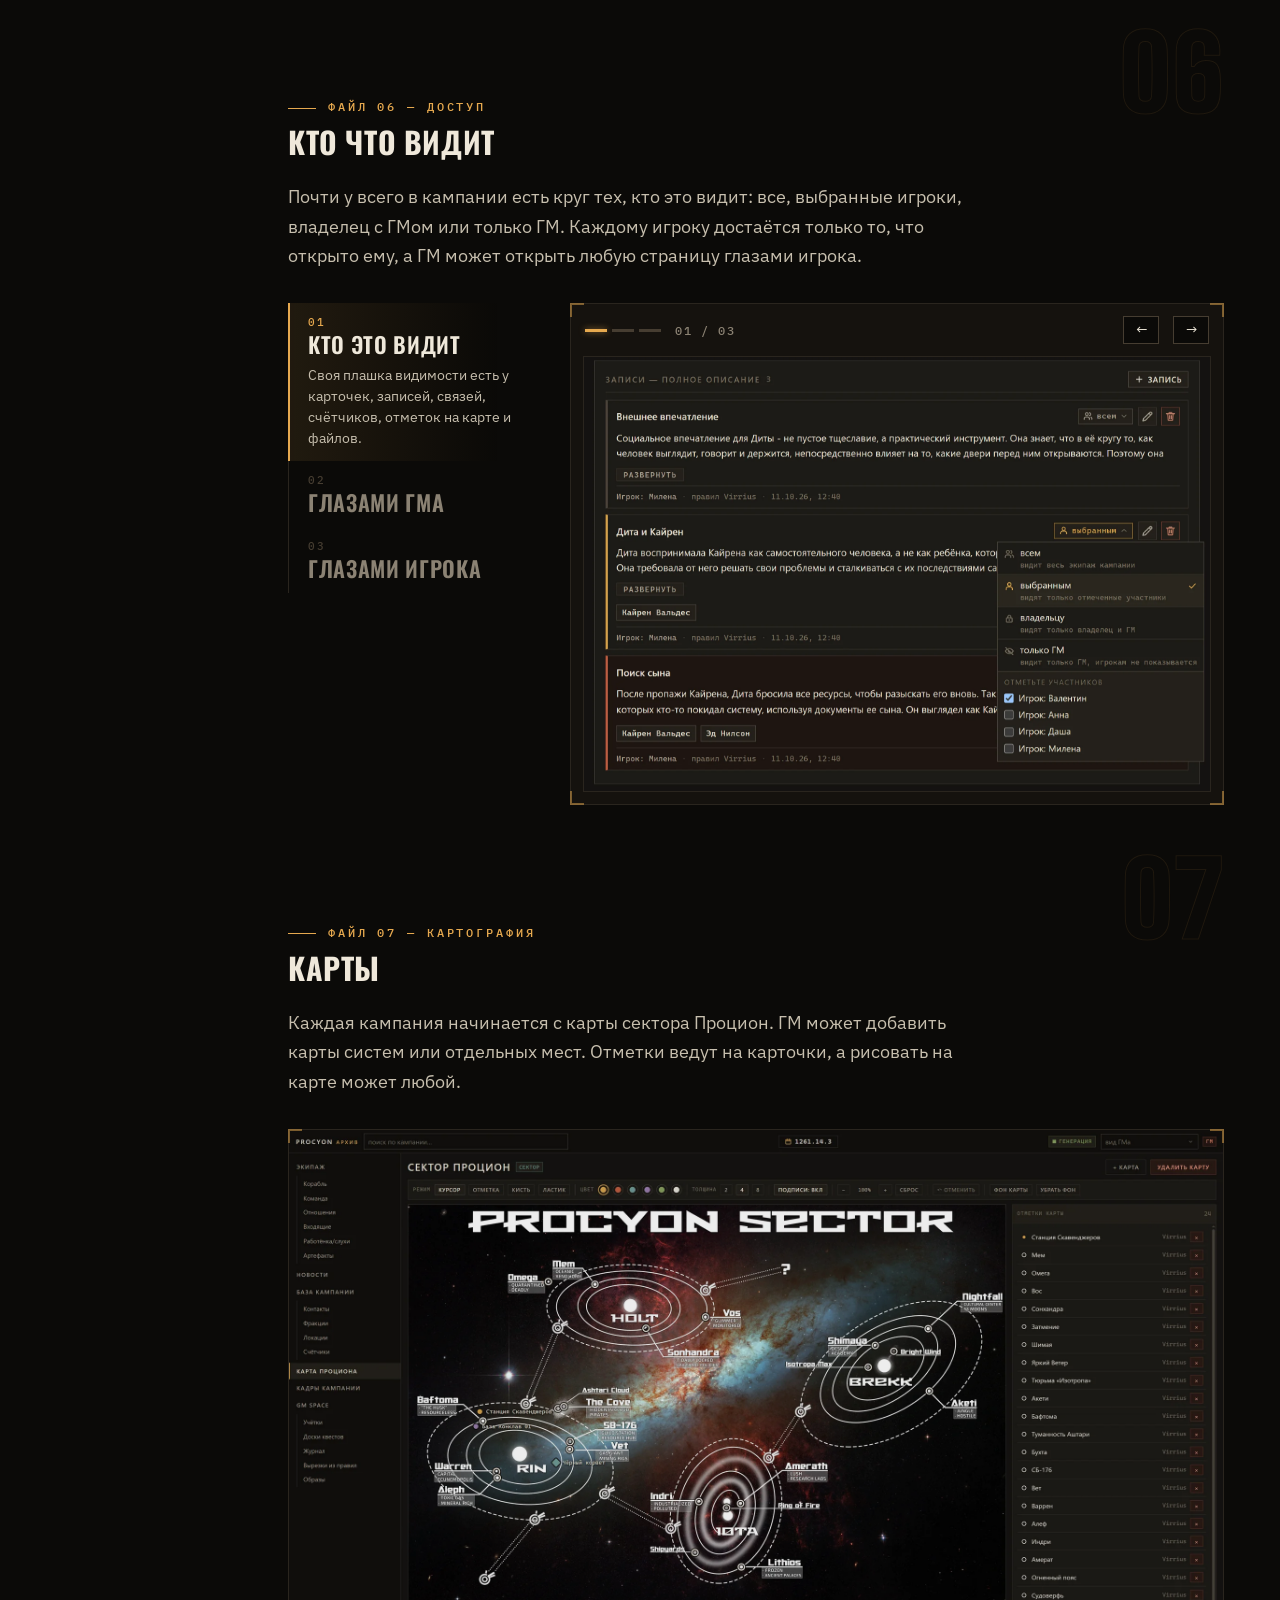
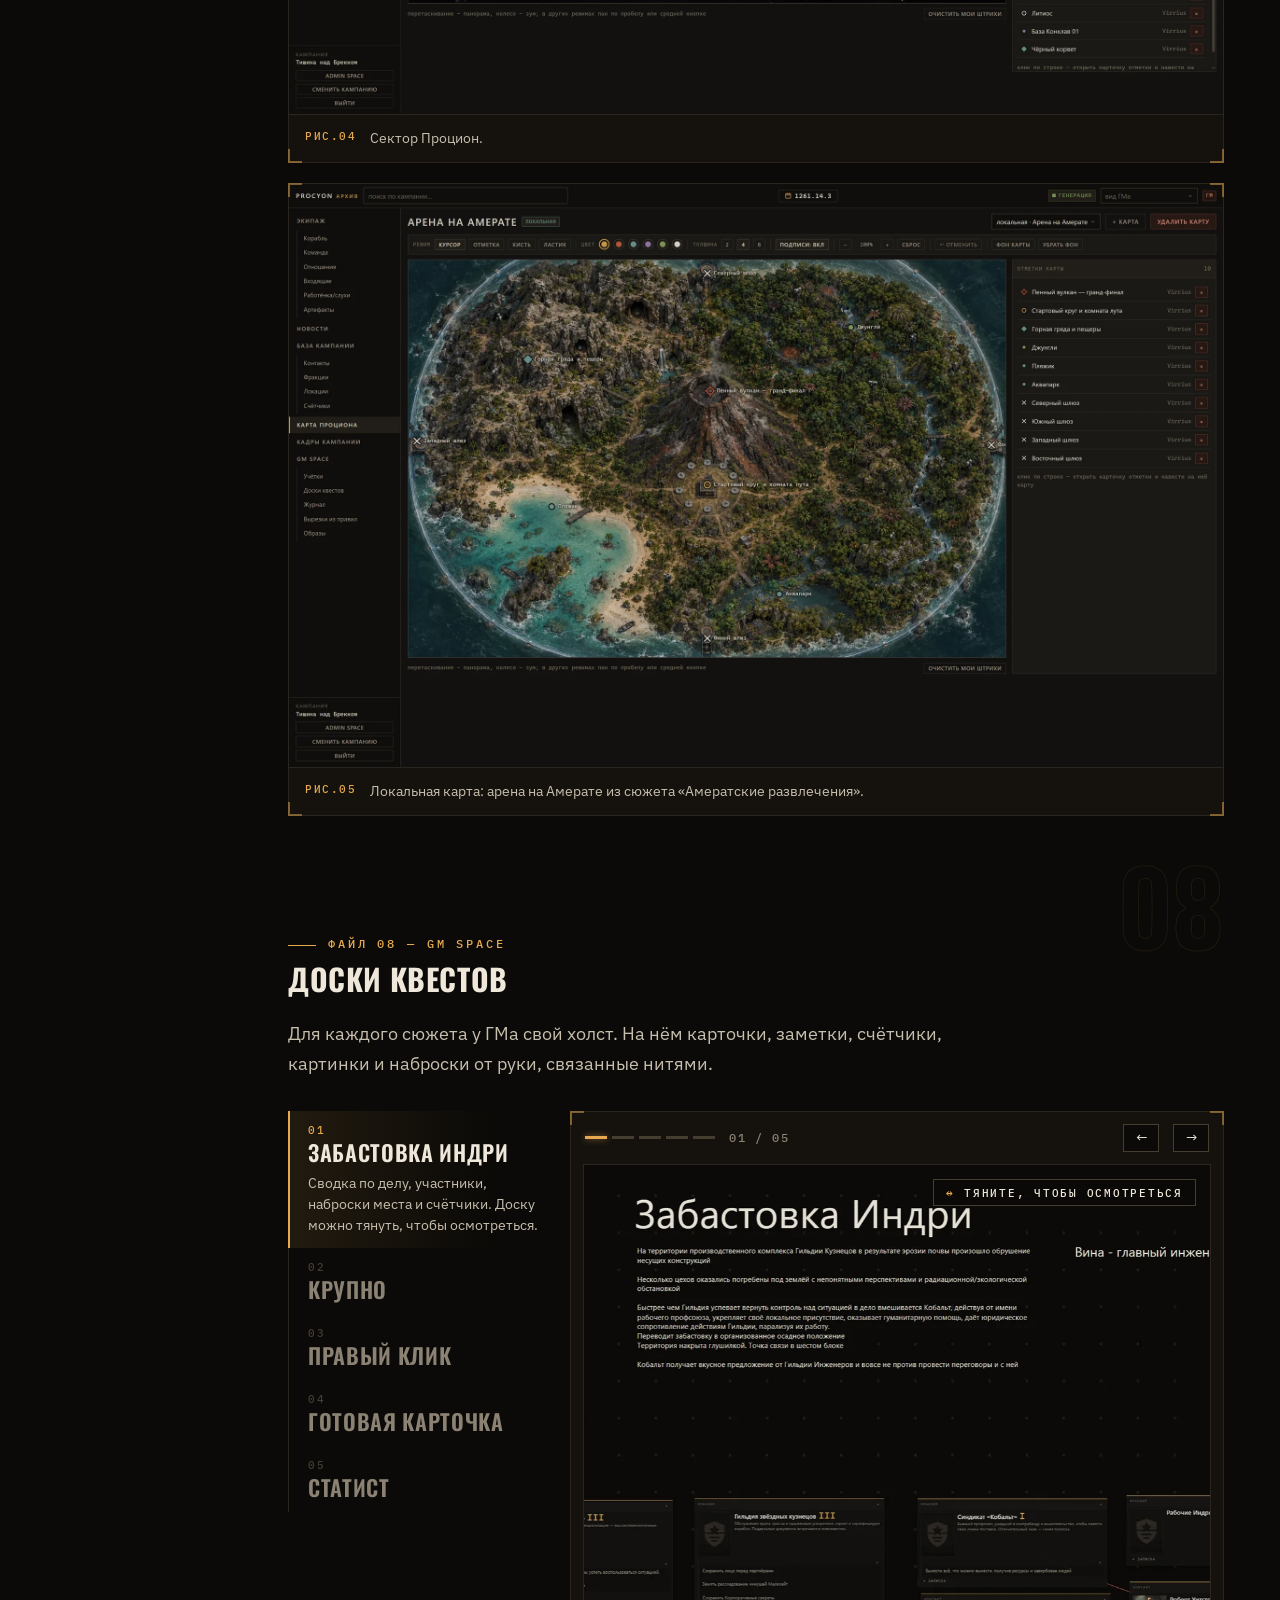
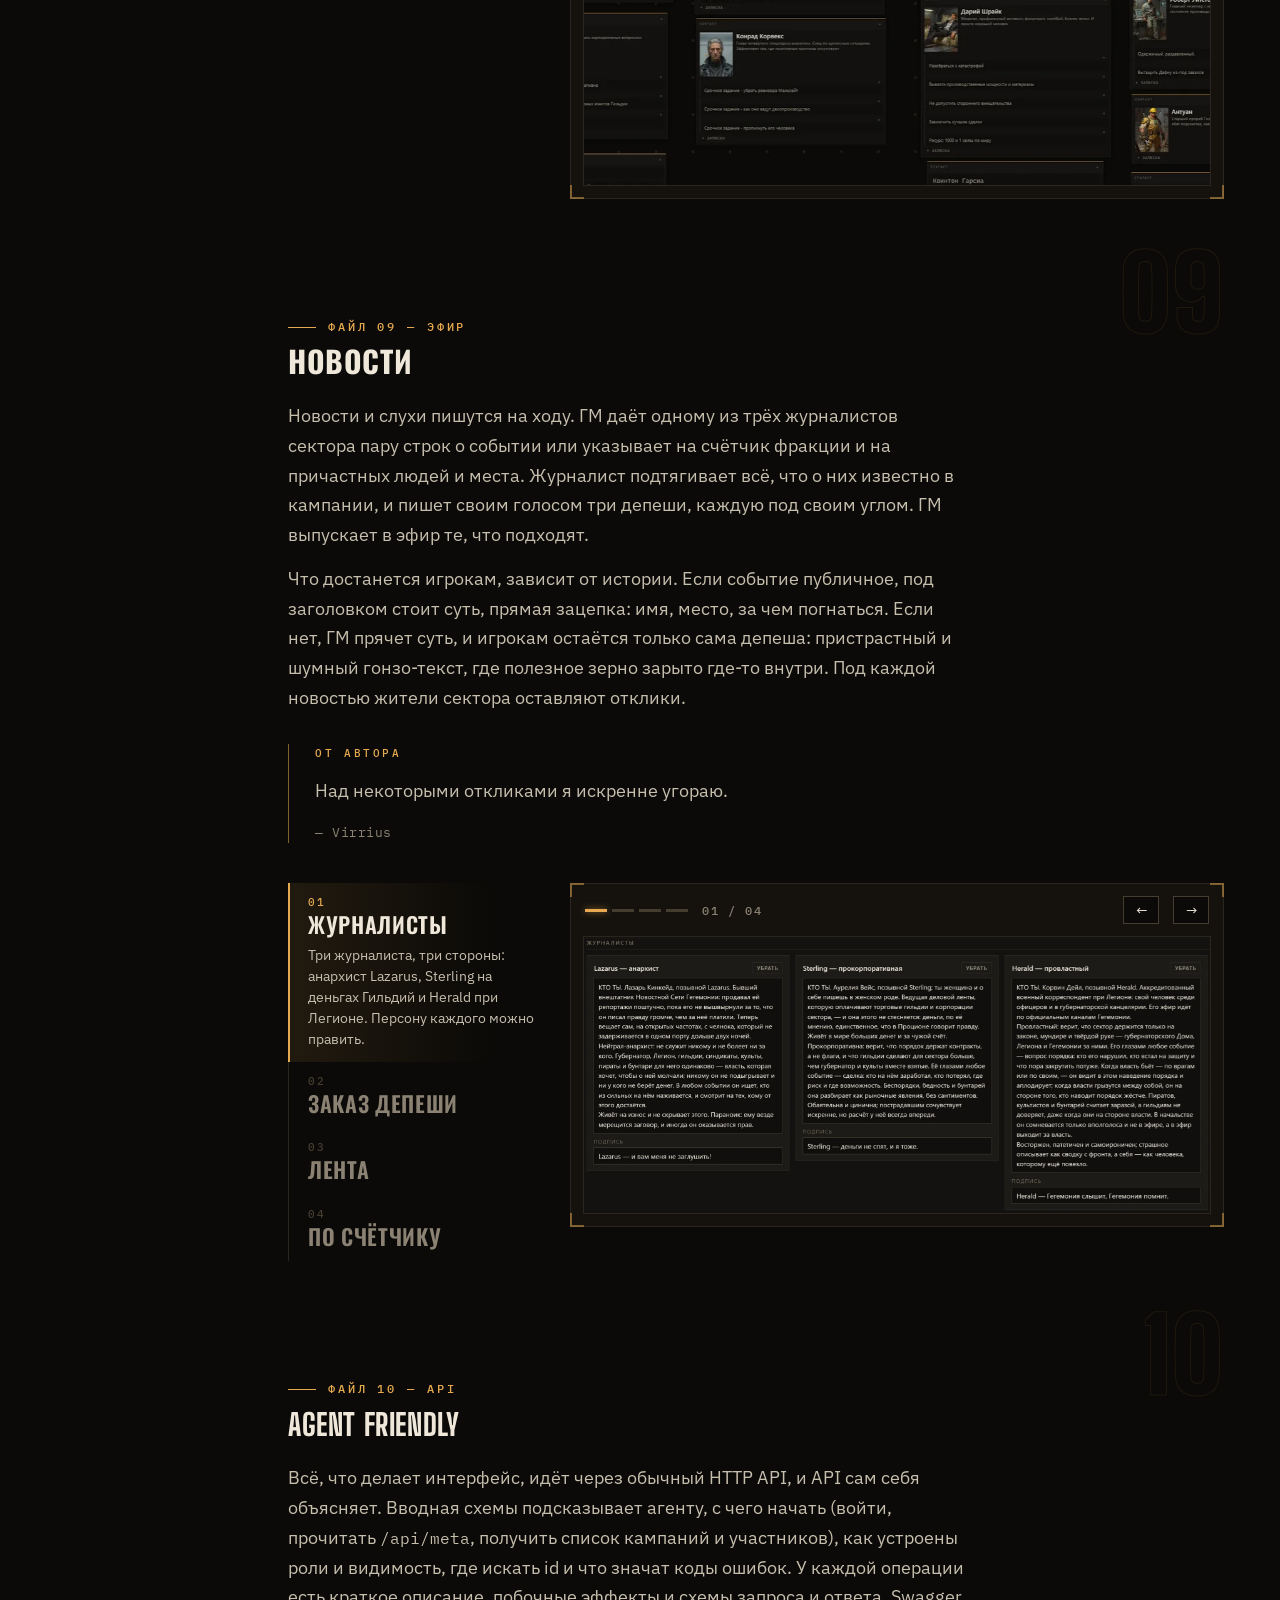
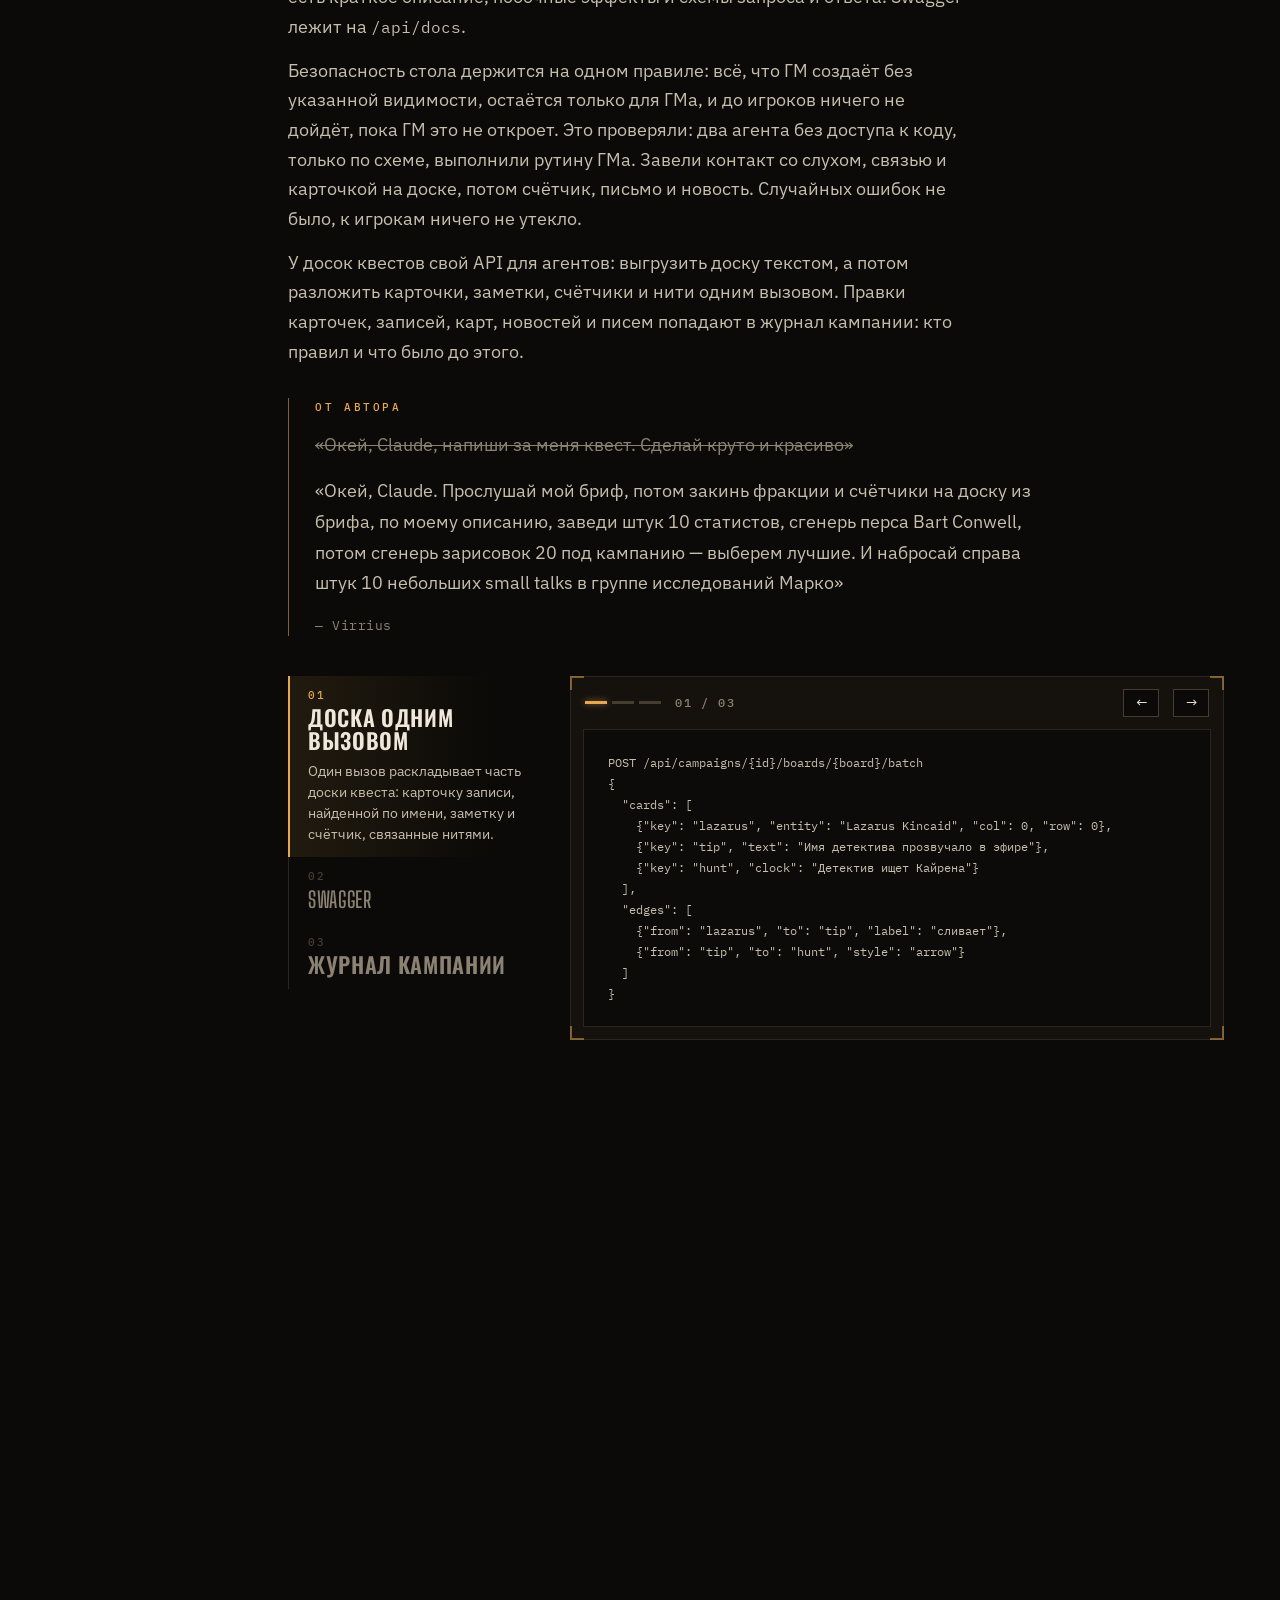
==== commit 7c5126c0: "Ссылка на репозиторий: кнопка в шапке и строка в подвале Co-Authored-By: Claude Opus 5.5 <noreply@an" ====
--- a/ru/index.html
+++ b/ru/index.html
@@ -8,7 +8,7 @@
 <link rel="preconnect" href="https://fonts.googleapis.com">
 <link rel="preconnect" href="https://fonts.gstatic.com" crossorigin>
 <link href="https://fonts.googleapis.com/css2?family=Big+Shoulders+Display:wght@600;800;900&family=Oswald:wght@600;700&family=IBM+Plex+Mono:wght@400;500&family=IBM+Plex+Sans:wght@400;500;600&display=swap" rel="stylesheet">
-<link rel="stylesheet" href="../promo.css?v=43eedd95">
+<link rel="stylesheet" href="../promo.css?v=bbc0ca6c">
 <script>document.documentElement.classList.add('js')</script>
 </head>
 <body>
@@ -47,6 +47,7 @@
     <p class="kicker">Инструменты ГМ для <a class="sv-link" href="https://evilhat.com/product/scum-and-villainy/" target="_blank" rel="noopener">Scum and Villainy</a></p>
     <h1 aria-label="Procyon Archive"><span data-scramble>Procyon</span><span class="outline" data-scramble>Archive</span></h1>
     <p class="lede">Рабочее место ГМа для «Изгоев Галактики», которое живёт на вашем сервере. Дела готовятся на досках квестов, к ним добавляются картинки, письма, карты и новости. Игроки видят ровно то, что им положено.</p>
+    <p class="get"><a href="https://github.com/virrius/procyon-archive" target="_blank" rel="noopener">Скачать на GitHub <span aria-hidden="true">→</span></a></p>
   </div>
 </header>
 
@@ -486,6 +487,7 @@
 <footer class="foot">
   <div class="wordmark" aria-hidden="true">Procyon Archive</div>
   <p>Неофициальный фанатский инструмент для Scum and Villainy («Изгои Галактики»). Игра принадлежит её авторам.</p>
+  <p><a href="https://github.com/virrius/procyon-archive" target="_blank" rel="noopener">Установка и исходники: github.com/virrius/procyon-archive</a></p>
 </footer>
 
 </main>
--- a/promo.css
+++ b/promo.css
@@ -102,6 +102,10 @@
 h1 span { display: block; }
 h1 .outline { color: transparent; -webkit-text-stroke: 1.5px var(--amber); }
 .lede { margin: 0; max-width: 620px; font-size: 18px; line-height: 1.6; color: var(--text); text-shadow: 0 1px 12px rgba(0, 0, 0, .6); }
+.get { margin: 28px 0 0; }
+.get a { display: inline-block; padding: 12px 18px; border: 1px solid var(--amber); background: rgba(11, 10, 8, .6);
+  font: 500 13px/1 var(--mono); letter-spacing: .14em; text-transform: uppercase; text-decoration: none; color: var(--amber); transition: background .15s, color .15s; }
+.get a:hover, .get a:focus-visible { background: var(--amber); color: var(--bg); }
 
 /* лента артов: две полосы навстречу, весь пояс слегка наклонён */
 .band { position: relative; margin: 8px calc(-1 * var(--gut)) 0; padding: 40px 0; overflow: hidden; }
@@ -232,6 +236,8 @@
 .wordmark { margin: 30px 0 18px; white-space: nowrap; font: 900 clamp(56px, 9.6vw, 190px)/.85 var(--display); letter-spacing: .01em;
   text-transform: uppercase; color: transparent; -webkit-text-stroke: 1px rgba(230, 169, 79, .24); }
 .foot p { margin: 0; font: 12px var(--mono); letter-spacing: .06em; }
+.foot p + p { margin-top: 8px; }
+.foot a { color: var(--amber); }
 
 /* просмотр крупно */
 .lb { position: fixed; inset: 0; z-index: 80; display: none; padding: 24px 64px; align-items: center; justify-content: center;
